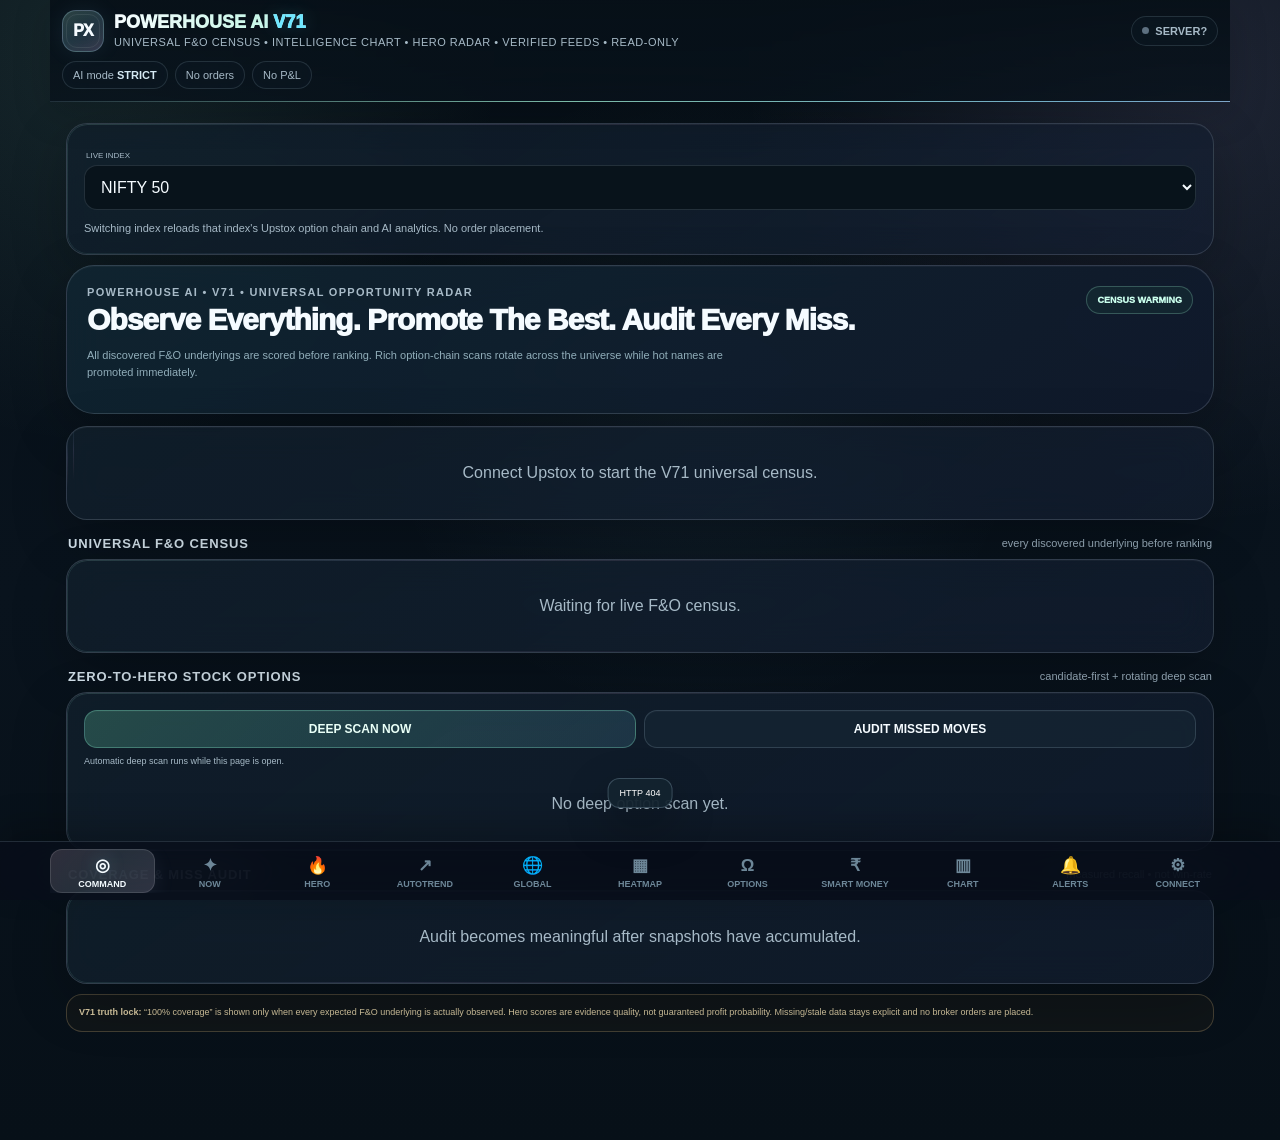
==== static/index.html @ 6ad4db07 "Add files via upload" ====
<!doctype html>
<html lang="en">
<head>
<meta charset="utf-8"/>
<meta name="viewport" content="width=device-width,initial-scale=1,viewport-fit=cover,user-scalable=no"/>
<meta name="theme-color" content="#071018"/>
<meta name="apple-mobile-web-app-capable" content="yes"/>
<meta name="apple-mobile-web-app-status-bar-style" content="black-translucent"/>
<link rel="manifest" href="/manifest.webmanifest"/>
<link rel="apple-touch-icon" href="/static/apple-touch-icon.png"/>
<title>POWERHOUSE AI V71 — Intelligence Chart + Universal Opportunity Radar OS</title>
<style>
:root{--bg:#061019;--bg2:#091720;--card:#0b1822;--card2:#0f202d;--line:#1a3040;--text:#edf8ff;--muted:#7893a5;--green:#31e7aa;--red:#ff6578;--amber:#ffc969;--cyan:#56c9ff;--violet:#b598ff;--shadow:0 16px 50px rgba(0,0,0,.28)}
*{box-sizing:border-box;-webkit-tap-highlight-color:transparent}html,body{margin:0;background:radial-gradient(circle at 80% -5%,rgba(86,201,255,.11),transparent 28%),radial-gradient(circle at 0 28%,rgba(181,152,255,.07),transparent 22%),var(--bg);color:var(--text);font-family:Inter,ui-sans-serif,-apple-system,BlinkMacSystemFont,"Segoe UI",sans-serif;min-height:100%}body{padding-bottom:90px}button,input,select{font:inherit}.shell{width:min(1180px,100%);margin:auto}.top{position:sticky;top:0;z-index:40;padding:calc(10px + env(safe-area-inset-top)) 12px 10px;background:rgba(6,16,25,.88);backdrop-filter:blur(18px);border-bottom:1px solid rgba(38,62,78,.7)}
.brandline{display:flex;justify-content:space-between;align-items:center;gap:10px}.brand{display:flex;gap:10px;align-items:center}.logo{width:42px;height:42px;border-radius:14px;display:grid;place-items:center;background:linear-gradient(145deg,#17394b,#0d1d28);border:1px solid #285064;box-shadow:inset 0 0 20px rgba(86,201,255,.08);font-weight:950;letter-spacing:-1px}.brand h1{margin:0;font-size:15px}.brand small{display:block;margin-top:2px;color:var(--muted);font-size:9px;letter-spacing:.55px}.status{border:1px solid var(--line);border-radius:999px;background:#08131b;padding:7px 9px;color:var(--muted);font-size:9px;font-weight:900;display:flex;align-items:center;gap:6px}.status i{width:7px;height:7px;border-radius:50%;background:#5d7080}.status.live{color:#bcf8e4;border-color:#25614f}.status.live i{background:var(--green);box-shadow:0 0 10px rgba(49,231,170,.8)}.ticker{display:flex;gap:7px;overflow:auto;margin-top:9px;scrollbar-width:none}.ticker::-webkit-scrollbar{display:none}.chip{white-space:nowrap;padding:6px 9px;border-radius:999px;border:1px solid var(--line);background:#08131b;color:var(--muted);font-size:9px}.chip b{color:#d6eaf4}.chip.good{border-color:#245f4d;color:#baf6df}.chip.bad{border-color:#5c2b34;color:#ffc3ca}.chip.warn{border-color:#5f502d;color:#ffe1a0}
main{padding:11px 11px 18px}.page{display:none}.page.active{display:block}.card{background:linear-gradient(180deg,rgba(15,32,45,.98),rgba(9,23,32,.98));border:1px solid var(--line);border-radius:21px;padding:14px;box-shadow:var(--shadow);margin-bottom:10px}.hero{position:relative;overflow:hidden;padding:16px}.hero:after{content:"";position:absolute;width:160px;height:160px;border-radius:50%;right:-70px;top:-75px;background:radial-gradient(circle,rgba(86,201,255,.18),transparent 66%);pointer-events:none}.eyebrow{font-size:9px;text-transform:uppercase;letter-spacing:1.3px;color:var(--muted);font-weight:900}.heroTop{display:flex;justify-content:space-between;gap:12px;align-items:flex-start}.spot{font-size:37px;font-weight:950;letter-spacing:-1.5px;margin:5px 0 2px}.sub{font-size:10px;color:var(--muted);line-height:1.45}.aiOrb{width:72px;height:72px;border-radius:22px;background:#08131b;border:1px solid var(--line);display:grid;place-items:center;text-align:center;flex:0 0 auto}.aiOrb b{display:block;font-size:21px}.aiOrb small{display:block;color:var(--muted);font-size:8px;text-transform:uppercase;margin-top:1px}.heroGrid{display:grid;grid-template-columns:repeat(4,1fr);gap:7px;margin-top:13px}.mini{background:#08131b;border:1px solid var(--line);border-radius:14px;padding:9px;min-width:0}.mini .k{font-size:8px;color:var(--muted);text-transform:uppercase}.mini .v{font-size:12px;font-weight:900;margin-top:4px;white-space:nowrap;overflow:hidden;text-overflow:ellipsis}.signalCard{position:relative;overflow:hidden}.signalCard:before{content:"";position:absolute;left:0;top:0;bottom:0;width:4px;background:var(--amber)}.signalCard.ce:before{background:var(--green)}.signalCard.pe:before{background:var(--red)}.signalHead{display:flex;justify-content:space-between;gap:10px}.signalLabel{font-size:10px;font-weight:950;letter-spacing:.8px;color:var(--amber)}.signalLabel.ce{color:var(--green)}.signalLabel.pe{color:var(--red)}.signalMain{font-size:32px;font-weight:950;letter-spacing:-1px;margin-top:4px}.signalMain small{font-size:15px}.stateBadge{padding:7px 9px;border:1px solid var(--line);border-radius:12px;background:#08131b;font-size:9px;font-weight:900;height:max-content}.stateBadge.confirmed{color:var(--green);border-color:#245f4d}.stateBadge.reversal{color:var(--red);border-color:#5f2b36}.stateBadge.wait{color:var(--amber);border-color:#5d4f2b}.meterRow{display:grid;grid-template-columns:1fr 1fr;gap:8px;margin-top:11px}.meterBox{background:#08131b;border:1px solid var(--line);border-radius:15px;padding:10px}.meterTop{display:flex;justify-content:space-between;gap:10px;font-size:9px}.meterTop span:first-child{color:#bcd0dc}.meterTop span:last-child{color:var(--muted)}.meter{height:8px;background:#071018;border:1px solid #142633;border-radius:999px;overflow:hidden;margin-top:7px}.meter i{display:block;height:100%;width:50%;background:linear-gradient(90deg,#196f58,var(--green));border-radius:99px}.meter i.red{background:linear-gradient(90deg,#7b2c39,var(--red))}.meter i.cyan{background:linear-gradient(90deg,#1c5d7d,var(--cyan))}.sectionTitle{display:flex;justify-content:space-between;align-items:center;margin:16px 2px 8px}.sectionTitle h2{margin:0;font-size:11px;text-transform:uppercase;letter-spacing:1px;color:#b3cad7}.sectionTitle span{font-size:9px;color:var(--muted)}.candidate{display:grid;grid-template-columns:1fr auto;gap:10px;align-items:start}.candidateName{font-size:28px;font-weight:950;letter-spacing:-.8px}.candidateName small{font-size:14px}.score{width:64px;height:64px;border-radius:18px;border:1px solid var(--line);background:#08131b;display:grid;place-items:center;text-align:center}.score b{font-size:19px}.score small{font-size:8px;color:var(--muted);display:block}.metricGrid{display:grid;grid-template-columns:repeat(3,1fr);gap:7px;margin-top:11px}.metric{background:#08131b;border:1px solid var(--line);border-radius:14px;padding:9px;min-width:0}.metric .k{font-size:8px;color:var(--muted);text-transform:uppercase}.metric .v{font-size:12px;font-weight:900;margin-top:4px;white-space:nowrap;overflow:hidden;text-overflow:ellipsis}.pills{display:flex;flex-wrap:wrap;gap:6px;margin-top:10px}.reason{font-size:9px;border:1px solid var(--line);border-radius:999px;padding:6px 8px;color:#bdd0da;background:#08131b}.reason.good{border-color:#235b49;color:#b6f5dd}.reason.bad{border-color:#5f2a34;color:#ffc1c9}.reason.warn{border-color:#5d4f2b;color:#ffe19f}.reason.info{border-color:#285a72;color:#c2ebff}.list{display:grid;gap:7px}.row{background:#08131b;border:1px solid var(--line);border-radius:15px;padding:10px;display:grid;grid-template-columns:1fr auto;gap:8px;align-items:center}.row b{font-size:12px}.row small{display:block;color:var(--muted);font-size:9px;margin-top:3px;line-height:1.35}.row .num{font-size:11px;font-weight:950;text-align:right}.agent{padding:11px}.agentHead{display:flex;justify-content:space-between;gap:8px}.agentName{font-size:12px;font-weight:900}.vote{font-size:9px;font-weight:950;border-radius:999px;border:1px solid var(--line);padding:5px 7px}.vote.bull{color:var(--green);border-color:#245f4d}.vote.bear{color:var(--red);border-color:#5c2c35}.vote.neutral{color:var(--amber);border-color:#60502d}.agentScore{display:grid;grid-template-columns:1fr auto;gap:8px;align-items:center;margin-top:8px}.agentScore .meter{margin:0}.agentScore b{font-size:10px}.agentMeta{display:flex;gap:7px;flex-wrap:wrap;margin-top:7px;color:var(--muted);font-size:8px}.agentEvidence{margin-top:8px;color:#a6bcc8;font-size:9px;line-height:1.45}.smartGrid{display:grid;grid-template-columns:1fr 1fr;gap:8px}.smart{background:#08131b;border:1px solid var(--line);border-radius:15px;padding:11px}.smart .k{font-size:8px;color:var(--muted);text-transform:uppercase}.smart .v{font-size:17px;font-weight:950;margin-top:5px}.smart .d{font-size:8px;color:var(--muted);line-height:1.4;margin-top:3px}.radar{display:grid;gap:7px}.radarRow{display:grid;grid-template-columns:80px 1fr auto;gap:9px;align-items:center;background:#08131b;border:1px solid var(--line);border-radius:15px;padding:10px}.radarRow .contract{font-weight:950;font-size:12px}.radarRow .contract.ce{color:var(--green)}.radarRow .contract.pe{color:var(--red)}.radarStats{display:grid;grid-template-columns:repeat(2,1fr);gap:2px 8px;font-size:8px;color:var(--muted)}.radarStats b{color:#c8dce7}.radarScore{font-size:13px;font-weight:950}.chain{display:grid;gap:7px}.chainRow{display:grid;grid-template-columns:1fr 68px 1fr;gap:5px}.leg{background:#08131b;border:1px solid var(--line);border-radius:14px;padding:8px}.leg.ce.best{border-color:#2e745e;box-shadow:inset 0 0 0 1px rgba(49,231,170,.12)}.leg.pe.best{border-color:#79404a;box-shadow:inset 0 0 0 1px rgba(255,101,120,.12)}.legTop{display:flex;justify-content:space-between;gap:5px;font-size:9px;font-weight:900}.leg.ce .tag{color:var(--green)}.leg.pe .tag{color:var(--red)}.legLtp{font-size:12px}.legMeta{display:grid;grid-template-columns:1fr 1fr;gap:3px;margin-top:6px;font-size:8px;color:var(--muted)}.legMeta b{color:#c0d3dd}.strikeBox{border:1px solid var(--line);border-radius:14px;background:#0d1d27;display:grid;place-items:center;text-align:center;padding:5px}.strikeBox.atm{border-color:#426176;background:#102733}.strikeBox b{font-size:12px}.strikeBox small{font-size:7px;color:var(--muted)}.field{margin:10px 0}.field label{display:block;font-size:8px;color:var(--muted);text-transform:uppercase;margin:0 0 5px 2px}.field input,.field select{width:100%;border:1px solid var(--line);background:#08131b;color:var(--text);border-radius:13px;padding:12px;outline:none}.actions{display:grid;grid-template-columns:1fr 1fr;gap:8px}.btn{border:1px solid var(--line);background:#0d1d27;color:var(--text);border-radius:13px;padding:11px 12px;font-weight:900;font-size:10px}.btn.primary{background:#143d33;border-color:#286852;color:#caffed}.btn.warn{background:#3a2f18;border-color:#665529;color:#ffe7af}.btn.red{background:#3a1e24;border-color:#67313b;color:#ffd0d6}.btn.wide{width:100%}.safe{border:1px solid #245e4c;background:#0b211b;color:#bbf5df;border-radius:15px;padding:11px;font-size:9px;line-height:1.5}.note{font-size:9px;color:var(--muted);line-height:1.5}.diag{font-size:9px;line-height:1.55}.ok{color:var(--green)}.bad{color:var(--red)}.empty{text-align:center;padding:20px 12px;color:var(--muted)}.empty b{display:block;color:#c8d9e2;font-size:12px;margin-bottom:5px}.demoBanner{display:none;margin-bottom:9px;border:1px solid #6b572c;background:#3d3119;color:#ffe2a2;border-radius:13px;padding:8px 10px;font-size:9px}.demoBanner.show{display:block}.nav{position:fixed;z-index:50;left:0;right:0;bottom:0;background:rgba(6,16,25,.95);backdrop-filter:blur(18px);border-top:1px solid var(--line);padding:7px 8px calc(7px + env(safe-area-inset-bottom))}.navInner{max-width:1180px;margin:auto;display:flex;gap:3px;overflow-x:auto;scrollbar-width:none}.navInner::-webkit-scrollbar{display:none}.navBtn{min-width:72px;flex:1 0 72px}.navBtn{border:0;background:transparent;color:#6d8798;border-radius:12px;padding:6px 1px 4px;font-size:8px;font-weight:900}.navBtn span{display:block;font-size:18px;margin-bottom:3px}.navBtn.active{background:#0e202b;color:#e5f6ff}.toast{position:fixed;z-index:100;left:50%;transform:translateX(-50%);bottom:92px;max-width:90%;background:#142532;border:1px solid #324d5e;border-radius:12px;padding:9px 11px;color:#fff;font-size:9px;opacity:0;pointer-events:none;transition:.2s}.toast.show{opacity:1}@media(min-width:900px){#page-home,#page-command,#page-desk,#page-pitch,#page-autotrend,#page-ai,#page-index,#page-money,#page-chart,#page-radar,#page-chain,#page-connect{max-width:1080px;margin:auto}.heroGrid{grid-template-columns:repeat(6,1fr)}.stockList{grid-template-columns:1fr 1fr}.radar{grid-template-columns:1fr 1fr}.chain{grid-template-columns:1fr 1fr}.card{padding:17px}.brand h1{font-size:18px}}@media(min-width:620px){main{padding-left:16px;padding-right:16px}.metricGrid{grid-template-columns:repeat(6,1fr)}.smartGrid{grid-template-columns:repeat(4,1fr)}}

.brainHero{display:grid;grid-template-columns:1fr auto;gap:10px;align-items:start}.brainTitle{font-size:22px;font-weight:950;letter-spacing:-.5px}.brainDir{font-size:9px;font-weight:950;border-radius:999px;padding:6px 8px;border:1px solid var(--line);height:max-content}.brainDir.bull{color:var(--green);border-color:#245f4d}.brainDir.bear{color:var(--red);border-color:#5c2c35}.brainDir.neutral{color:var(--amber);border-color:#60502d}.brainGrid{display:grid;grid-template-columns:repeat(3,1fr);gap:7px;margin-top:10px}.stockList{display:grid;gap:7px}.stockRow{background:#08131b;border:1px solid var(--line);border-radius:15px;padding:10px;display:grid;grid-template-columns:1fr auto;gap:8px;align-items:center}.stockName{font-size:11px;font-weight:900}.stockMeta{font-size:8px;color:var(--muted);margin-top:3px}.stockNums{text-align:right}.stockNums b{display:block;font-size:11px}.stockNums small{font-size:8px;color:var(--muted)}.up{color:var(--green)}.down{color:var(--red)}.flat{color:var(--amber)}.impactBar{height:5px;background:#071018;border:1px solid #142633;border-radius:99px;margin-top:6px;overflow:hidden}.impactBar i{display:block;height:100%;border-radius:99px;background:var(--cyan)}.sectorRow{display:grid;grid-template-columns:1fr auto;gap:8px;align-items:center;background:#08131b;border:1px solid var(--line);border-radius:14px;padding:9px}.sectorRow b{font-size:10px}.sectorRow small{display:block;color:var(--muted);font-size:8px;margin-top:2px}.sourceNote{font-size:8px;color:var(--muted);line-height:1.45;margin-top:9px}.brainAlert{border-radius:14px;padding:10px;border:1px solid #5d4f2b;background:#251f12;color:#ffe4a4;font-size:9px;line-height:1.45}.brainAlert.good{border-color:#245f4d;background:#0c211b;color:#c0f7e3}.brainAlert.bad{border-color:#5c2c35;background:#241419;color:#ffc9cf}@media(max-width:390px){.brainGrid{grid-template-columns:1fr 1fr}.navBtn{font-size:7px}.navBtn span{font-size:16px}}

.commandHero{display:grid;grid-template-columns:1fr auto;gap:12px;align-items:start}.verdict{font-size:34px;font-weight:950;letter-spacing:-1px}.commandGrid{display:grid;grid-template-columns:repeat(2,1fr);gap:8px}.matrix{display:grid;gap:7px}.matrixRow{display:grid;grid-template-columns:100px 1fr auto;gap:8px;align-items:center;background:#08131b;border:1px solid var(--line);border-radius:14px;padding:10px}.matrixRow .bar{height:8px;background:#071018;border-radius:99px;overflow:hidden}.matrixRow .bar i{display:block;height:100%;background:linear-gradient(90deg,#1c5d7d,var(--cyan));border-radius:99px}.battleRow{display:grid;grid-template-columns:1fr 76px 1fr;gap:6px;align-items:stretch}.battleLeg{background:#08131b;border:1px solid var(--line);border-radius:14px;padding:9px}.battleLeg.ce{border-color:#245f4d}.battleLeg.pe{border-color:#5f2b36}.battleLeg b{font-size:10px}.battleLeg small{display:block;font-size:8px;color:var(--muted);margin-top:4px}.battleStrike{display:grid;place-items:center;text-align:center;border:1px solid var(--line);border-radius:14px;background:#10232f;font-weight:950}.timeline{display:grid;grid-template-columns:repeat(auto-fit,minmax(55px,1fr));gap:5px;align-items:end;height:110px}.timelineCol{display:flex;flex-direction:column;justify-content:flex-end;gap:3px;height:100%}.timelineBar{border-radius:8px 8px 4px 4px;background:linear-gradient(180deg,#2d8db8,#143d52);min-height:5px}.timelineCol small{text-align:center;color:var(--muted);font-size:7px}.shiftList{display:grid;gap:6px}.shift{background:#08131b;border:1px solid var(--line);border-radius:13px;padding:9px;font-size:9px}.qualityA{color:var(--green)}.qualityB{color:#9eeaff}.qualityC{color:var(--amber)}.qualityD,.qualityINSUFFICIENT{color:var(--red)}
@media(min-width:620px){.commandGrid{grid-template-columns:repeat(4,1fr)}}

.proHero{display:grid;grid-template-columns:1fr auto;gap:12px;align-items:start}.proTitle{font-size:31px;font-weight:950;letter-spacing:-.8px}.deskGrid{display:grid;grid-template-columns:repeat(2,1fr);gap:8px}.deskCard{background:#08131b;border:1px solid var(--line);border-radius:15px;padding:11px}.deskCard .k{font-size:8px;color:var(--muted);text-transform:uppercase}.deskCard .v{font-size:18px;font-weight:950;margin-top:5px}.deskCard .d{font-size:8px;color:var(--muted);margin-top:4px;line-height:1.4}.riskFlags{display:flex;flex-wrap:wrap;gap:6px}.riskFlag{font-size:9px;border:1px solid #5c2c35;color:#ffc9cf;background:#241419;border-radius:999px;padding:7px 9px}.riskFlag.good{border-color:#245f4d;color:#c0f7e3;background:#0c211b}.tfRow{display:grid;grid-template-columns:54px 1fr auto;gap:8px;align-items:center;background:#08131b;border:1px solid var(--line);border-radius:13px;padding:9px}.tfRow .bar{height:7px;background:#071018;border-radius:999px;overflow:hidden}.tfRow .bar i{display:block;height:100%;border-radius:99px;background:linear-gradient(90deg,#1c5d7d,var(--cyan))}.watchBoard{display:grid;gap:7px}.watchItem{display:grid;grid-template-columns:1fr auto;gap:8px;align-items:center;background:#08131b;border:1px solid var(--line);border-radius:13px;padding:10px}.watchItem b{font-size:10px}.watchItem small{display:block;color:var(--muted);font-size:8px;margin-top:3px}@media(min-width:620px){.deskGrid{grid-template-columns:repeat(4,1fr)}}

.pitchTable{width:100%;border-collapse:separate;border-spacing:0 6px;font-size:9px}.pitchTable th{color:var(--muted);text-transform:uppercase;letter-spacing:.5px;text-align:right;padding:5px 7px}.pitchTable th:nth-child(2),.pitchTable td:nth-child(2){text-align:left}.pitchTable td{background:#08131b;border-top:1px solid var(--line);border-bottom:1px solid var(--line);padding:9px 7px;text-align:right}.pitchTable td:first-child{border-left:1px solid var(--line);border-radius:11px 0 0 11px}.pitchTable td:last-child{border-right:1px solid var(--line);border-radius:0 11px 11px 0}.pitchTable .pos{color:var(--green);font-weight:900}.pitchTable .neg{color:var(--red);font-weight:900}.pitchTable .neu{color:var(--amber);font-weight:900}.optionBoard{overflow-x:auto}.optionTable{width:100%;min-width:760px;border-collapse:collapse;font-size:9px}.optionTable th{padding:8px 6px;color:var(--muted);border-bottom:1px solid var(--line);white-space:nowrap}.optionTable td{padding:9px 6px;border-bottom:1px solid rgba(26,48,64,.7);text-align:center;white-space:nowrap}.optionTable .strike{font-weight:950;background:#10202b}.optionTable .ce{color:#baf6df}.optionTable .pe{color:#ffc3ca}.oiBar{height:4px;background:#0a151d;border-radius:99px;overflow:hidden;margin-top:3px}.oiBar i{display:block;height:100%;border-radius:99px}.oiBar .c{background:var(--green)}.oiBar .p{background:var(--red)}.trendTabs{display:flex;gap:6px;margin-bottom:8px}.trendTabs button{border:1px solid var(--line);background:#08131b;color:var(--muted);padding:7px 10px;border-radius:10px;font-size:9px;font-weight:900}.trendTabs button.active{color:#dff6ff;border-color:#3a6e88;background:#102431}.sourceWarn{font-size:8px;line-height:1.4;color:var(--muted);margin-top:8px}
 .chartToolbar{display:flex;gap:6px;flex-wrap:wrap;margin-bottom:8px}.tfBtn,.barsBtn{border:1px solid var(--line);background:#08131b;color:#9fb7c5;border-radius:10px;padding:8px 10px;font-size:9px;font-weight:900}.tfBtn.active,.barsBtn.active{color:#dff7ff;border-color:#2f718d;background:#0d2735}.chartSubToolbar{display:flex;justify-content:space-between;align-items:center;gap:8px;flex-wrap:wrap;margin-bottom:8px}.barsGroup{display:flex;gap:5px}.chartReadout{display:grid;grid-template-columns:repeat(4,1fr);gap:5px;margin:0 0 8px}.chartReadout .cr{background:#08131b;border:1px solid var(--line);border-radius:10px;padding:7px 8px;min-width:0}.chartReadout .k{font-size:7px;color:var(--muted);text-transform:uppercase}.chartReadout .v{font-size:11px;font-weight:900;margin-top:2px;white-space:nowrap;overflow:hidden;text-overflow:ellipsis}.candleWrap{overflow:hidden;background:#040d14;border:1px solid #244154;border-radius:16px;padding:5px;box-shadow:inset 0 0 0 1px rgba(86,201,255,.03)}.candleSvg{width:100%;height:420px;display:block}.patternBadge{display:inline-flex;border:1px solid var(--line);border-radius:999px;padding:7px 9px;margin:3px;font-size:9px;font-weight:850}.patternBadge.bull{border-color:#245f4d;color:var(--green);background:rgba(49,231,170,.06)}.patternBadge.bear{border-color:#5f2b36;color:var(--red);background:rgba(255,101,120,.06)}.patternBadge.neutral{border-color:#665529;color:var(--amber);background:rgba(255,201,105,.05)}.chartLegend{display:flex;gap:10px;flex-wrap:wrap;font-size:9px;color:#8fa8b7;margin-top:8px;line-height:1.4}.chartPatternGrid{display:grid;grid-template-columns:1fr;gap:7px}.chartPatternCard{background:#08131b;border:1px solid var(--line);border-radius:14px;padding:10px}.chartPatternCard .top{display:flex;justify-content:space-between;gap:8px;align-items:center}.chartPatternCard b{font-size:12px}.chartPatternCard .state{font-size:8px;font-weight:950;border-radius:999px;padding:5px 7px;border:1px solid var(--line)}.chartPatternCard .d{font-size:9px;color:var(--muted);line-height:1.45;margin-top:5px}.chartPatternCard.bull{border-color:#245f4d}.chartPatternCard.bear{border-color:#5f2b36}.chartPatternCard.neutral{border-color:#5d4f2b}@media(max-width:430px){.candleSvg{height:390px}.chartReadout{grid-template-columns:repeat(2,1fr)}}

.autoHero{display:grid;grid-template-columns:1fr auto;gap:12px;align-items:start}.autoVerdict{font-size:34px;font-weight:950;letter-spacing:-1px}.autoScore{min-width:84px;height:84px;border-radius:22px;border:1px solid var(--line);background:#08131b;display:grid;place-items:center;text-align:center}.autoScore b{font-size:24px}.autoScore small{display:block;font-size:8px;color:var(--muted);text-transform:uppercase}.flowBoard{display:grid;gap:9px}.flowRow{background:#08131b;border:1px solid var(--line);border-radius:15px;padding:10px}.flowTop{display:grid;grid-template-columns:92px 1fr 58px;gap:8px;align-items:center}.flowTop b{font-size:10px}.flowState{text-align:right;font-size:9px;font-weight:950}.flowRail{position:relative;height:16px;border-radius:999px;background:linear-gradient(90deg,rgba(255,101,120,.22) 0 49.7%,#31414b 49.7% 50.3%,rgba(49,231,170,.22) 50.3% 100%);overflow:hidden;border:1px solid #1d3442}.flowFill{position:absolute;top:2px;bottom:2px;border-radius:999px;overflow:hidden;filter:saturate(1.15)}.flowFill.bull{left:50%;background:linear-gradient(90deg,#247c61,#31e7aa)}.flowFill.bear{right:50%;background:linear-gradient(90deg,#ff6578,#9b3948)}.flowFill:after{content:"";position:absolute;inset:0;background:repeating-linear-gradient(115deg,rgba(255,255,255,0) 0 10px,rgba(255,255,255,.26) 10px 15px,rgba(255,255,255,0) 15px 25px);background-size:36px 100%;animation:flowStripe var(--flow-speed,1.25s) linear infinite}.flowFill.bear:after{animation-direction:reverse}.flowParticle{position:absolute;top:50%;width:6px;height:6px;border-radius:50%;transform:translate(-50%,-50%);opacity:.95;pointer-events:none}.flowParticle.bull{left:50%;background:#8fffd7;box-shadow:0 0 8px rgba(49,231,170,.9);animation:particleBull var(--flow-speed,1.25s) linear infinite}.flowParticle.bear{left:50%;background:#ff9aa7;box-shadow:0 0 8px rgba(255,101,120,.9);animation:particleBear var(--flow-speed,1.25s) linear infinite}.flowParticle.p2{animation-delay:-.33s}.flowParticle.p3{animation-delay:-.66s}.flowParticle.p4{animation-delay:-.99s}.flowDot{position:absolute;top:50%;width:8px;height:8px;border-radius:50%;background:#e7f7ff;border:1px solid #08131b;transform:translate(-50%,-50%);box-shadow:0 0 0 2px rgba(255,255,255,.12),0 0 10px rgba(231,247,255,.45)}@keyframes flowStripe{from{background-position:0 0}to{background-position:36px 0}}@keyframes particleBull{0%{left:50%;opacity:0}12%{opacity:1}100%{left:var(--flow-end,75%);opacity:0}}@keyframes particleBear{0%{left:50%;opacity:0}12%{opacity:1}100%{left:var(--flow-end,25%);opacity:0}}.flowMeta{display:flex;justify-content:space-between;gap:8px;margin-top:5px;color:var(--muted);font-size:8px}.trendRibbon{display:flex;gap:4px;overflow-x:auto;padding:3px 0 5px;scrollbar-width:none}.trendRibbon::-webkit-scrollbar{display:none}.trendBlock{min-width:54px;border-radius:10px;padding:8px 6px;text-align:center;border:1px solid var(--line);font-size:8px;font-weight:900}.trendBlock.bull{background:#103329;color:#bcf6e0;border-color:#245f4d}.trendBlock.bear{background:#351820;color:#ffc8cf;border-color:#5c2c35}.trendBlock.mixed{background:#332b18;color:#ffe3a4;border-color:#60502d}.trendBlock small{display:block;font-weight:700;opacity:.72;margin-top:2px}.autoGrid{display:grid;grid-template-columns:repeat(2,1fr);gap:8px}.autoTile{background:#08131b;border:1px solid var(--line);border-radius:14px;padding:10px}.autoTile .k{font-size:8px;color:var(--muted);text-transform:uppercase}.autoTile .v{font-size:15px;font-weight:950;margin-top:4px}.autoTile .d{font-size:8px;color:var(--muted);margin-top:3px;line-height:1.4}@media(min-width:650px){.autoGrid{grid-template-columns:repeat(4,1fr)}}

.xrayHero{display:grid;grid-template-columns:1fr auto;gap:10px;align-items:start}.xrayTitle{font-size:24px;font-weight:950;letter-spacing:-.6px}.xrayScore{width:74px;height:74px;border-radius:20px;border:1px solid var(--line);background:#08131b;display:grid;place-items:center;text-align:center}.xrayScore b{font-size:20px}.xrayScore small{display:block;color:var(--muted);font-size:8px}.heatGrid{display:grid;gap:5px}.heatRow{display:grid;grid-template-columns:70px 1fr 46px 1fr;gap:6px;align-items:center}.heatStrike{font-size:10px;font-weight:950;text-align:center}.heatCell{height:30px;border:1px solid var(--line);border-radius:9px;position:relative;overflow:hidden;background:#071018}.heatCell i{position:absolute;inset:0 auto 0 0;opacity:.72}.heatCell.ce i{background:linear-gradient(90deg,#541a25,#ff6578)}.heatCell.pe i{background:linear-gradient(90deg,#0d5c46,#31e7aa)}.heatCell span{position:relative;z-index:1;display:grid;place-items:center;height:100%;font-size:8px;font-weight:900}.scannerGrid{display:grid;grid-template-columns:1fr 1fr;gap:8px}.scanCard{background:#08131b;border:1px solid var(--line);border-radius:15px;padding:10px}.scanCard .k{font-size:8px;color:var(--muted);text-transform:uppercase}.scanCard .v{font-size:16px;font-weight:950;margin-top:4px}.scanCard .d{font-size:8px;color:var(--muted);margin-top:4px;line-height:1.4}.indicatorGrid{display:grid;grid-template-columns:repeat(2,1fr);gap:8px}.indCard{background:#08131b;border:1px solid var(--line);border-radius:14px;padding:10px}.indCard .k{font-size:8px;color:var(--muted);text-transform:uppercase}.indCard .v{font-size:14px;font-weight:950;margin-top:4px}.indCard .d{font-size:8px;color:var(--muted);margin-top:3px}.strengthBar{height:9px;border-radius:99px;background:#071018;border:1px solid #142633;overflow:hidden;margin-top:7px}.strengthBar i{display:block;height:100%;background:linear-gradient(90deg,#ff6578,#f6c95f,#31e7aa)}.sectorHeat{display:grid;grid-template-columns:repeat(2,1fr);gap:7px}.sectorHeat .tile{border:1px solid var(--line);border-radius:13px;padding:9px;background:#08131b}.sectorHeat .tile b{font-size:10px}.sectorHeat .tile small{display:block;font-size:8px;color:var(--muted);margin-top:3px}.sectorHeat .tile.up{box-shadow:inset 0 0 22px rgba(49,231,170,.09)}.sectorHeat .tile.down{box-shadow:inset 0 0 22px rgba(255,101,120,.09)}@media(min-width:650px){.indicatorGrid{grid-template-columns:repeat(4,1fr)}.scannerGrid{grid-template-columns:repeat(4,1fr)}.sectorHeat{grid-template-columns:repeat(4,1fr)}}

/* v18 */

.v20Grid{display:grid;grid-template-columns:repeat(2,1fr);gap:8px}.v20Card{background:#08131b;border:1px solid var(--line);border-radius:15px;padding:11px;min-width:0}.v20Card .k{font-size:8px;color:var(--muted);text-transform:uppercase;letter-spacing:.45px}.v20Card .v{font-size:16px;font-weight:950;margin-top:5px}.v20Card .d{font-size:8px;line-height:1.4;color:var(--muted);margin-top:4px}.v20Card .miniLine{height:5px;border-radius:999px;background:#101f29;margin-top:8px;overflow:hidden}.v20Card .miniLine i{display:block;height:100%;border-radius:999px;background:linear-gradient(90deg,#2f5e76,var(--cyan))}.v20Card.bad .miniLine i{background:linear-gradient(90deg,#75303c,var(--red))}.v20Card.ok .miniLine i{background:linear-gradient(90deg,#216c55,var(--green))}.historySvg{width:100%;height:150px;display:block;background:#08131b;border:1px solid var(--line);border-radius:16px}.historyMeta{display:flex;justify-content:space-between;gap:8px;margin-top:7px;font-size:8px;color:var(--muted)}.historyLegend{display:flex;gap:10px;flex-wrap:wrap;margin-top:7px;font-size:8px;color:var(--muted)}.historyLegend b{color:#d9edf8}.decisionBanner{border:1px solid var(--line);border-radius:16px;padding:12px;background:#08131b}.decisionBanner.wait{border-color:#65552d;background:rgba(255,201,105,.055)}.decisionBanner.clear{border-color:#255f4e;background:rgba(49,231,170,.045)}.decisionBanner .big{font-size:21px;font-weight:950;letter-spacing:-.4px}.decisionBanner .why{font-size:9px;color:var(--muted);line-height:1.5;margin-top:5px}.shiftPill{display:inline-flex;align-items:center;gap:5px;border:1px solid var(--line);border-radius:999px;padding:5px 7px;font-size:8px;color:#c4d8e3;margin-top:7px}.shiftPill i{width:6px;height:6px;border-radius:50%;background:var(--amber)}.shiftPill.bull i{background:var(--green)}.shiftPill.bear i{background:var(--red)}.flowMatrix{display:grid;grid-template-columns:1fr 1fr;gap:7px;margin-top:8px}.flowMatrix>div{border:1px solid var(--line);border-radius:12px;padding:8px;background:#091720}.flowMatrix small{display:block;font-size:7px;color:var(--muted);text-transform:uppercase}.flowMatrix b{display:block;margin-top:3px;font-size:11px}@media(min-width:650px){.v20Grid{grid-template-columns:repeat(4,1fr)}}
.heatControls{display:flex;gap:7px;flex-wrap:wrap;margin-bottom:10px}.heatBtn{border:1px solid var(--line);background:#08131b;color:var(--muted);border-radius:999px;padding:7px 10px;font-size:9px;font-weight:900}.heatBtn.active{color:#fff;border-color:#3a6881;background:#123044}.sectorPanels{display:grid;gap:9px}.sectorPanel{border:1px solid var(--line);border-radius:17px;overflow:hidden;background:#08131b}.sectorHead{width:100%;border:0;background:#102433;color:var(--text);padding:11px 12px;display:flex;justify-content:space-between;align-items:center;font-weight:900}.sectorHead small{color:var(--muted);font-size:8px}.stockHeatGrid{display:grid;grid-template-columns:repeat(3,1fr);gap:1px;background:#19303f}.stockHeatTile{min-height:78px;padding:9px;background:#0b1822;position:relative;overflow:hidden}.stockHeatTile b{font-size:10px;display:block;white-space:nowrap;overflow:hidden;text-overflow:ellipsis}.stockHeatTile .px{font-size:12px;font-weight:900;margin-top:7px}.stockHeatTile .chg{font-size:10px;margin-top:3px}.stockHeatTile.up{background:rgba(49,231,170,var(--alpha,.18))}.stockHeatTile.down{background:rgba(255,101,120,var(--alpha,.18))}.stockHeatTile.flat{background:#13232d}.stockHeatTile .weight{position:absolute;right:5px;top:5px;font-size:7px;color:rgba(255,255,255,.6)}.sectorSummary{padding:8px 10px;font-size:8px;color:var(--muted);display:flex;justify-content:space-between;gap:8px}.turnRadar{display:grid;grid-template-columns:repeat(2,1fr);gap:8px}.turnCard{background:#08131b;border:1px solid var(--line);border-radius:14px;padding:10px}.turnCard .k{font-size:8px;color:var(--muted);text-transform:uppercase}.turnCard .v{font-size:15px;font-weight:950;margin-top:4px}.turnCard .d{font-size:8px;color:var(--muted);margin-top:3px;line-height:1.35}.pulseLamp{display:inline-block;width:7px;height:7px;border-radius:50%;margin-right:5px;background:var(--amber);animation:pulseLamp 1.1s ease-in-out infinite}.pulseLamp.bull{background:var(--green)}.pulseLamp.bear{background:var(--red)}@keyframes pulseLamp{50%{transform:scale(1.55);opacity:.55}}@media(min-width:650px){.stockHeatGrid{grid-template-columns:repeat(5,1fr)}.turnRadar{grid-template-columns:repeat(4,1fr)}}

/* v22 advanced chart + autotrend */
.v22Explain{display:grid;gap:8px}.v22Reason{display:grid;grid-template-columns:auto 1fr auto;gap:9px;align-items:center;background:#08131b;border:1px solid var(--line);border-radius:14px;padding:10px}.v22Reason .dot{width:9px;height:9px;border-radius:50%;background:var(--amber);box-shadow:0 0 10px rgba(255,201,105,.2)}.v22Reason.bull .dot{background:var(--green);box-shadow:0 0 10px rgba(49,231,170,.45)}.v22Reason.bear .dot{background:var(--red);box-shadow:0 0 10px rgba(255,101,120,.45)}.v22Reason b{font-size:11px}.v22Reason small{display:block;color:var(--muted);font-size:8px;margin-top:2px}.v22Reason .score{width:auto;height:auto;border:0;background:none;font-size:11px;font-weight:950}.leadGrid{display:grid;grid-template-columns:repeat(3,1fr);gap:7px}.leadCard{background:#08131b;border:1px solid var(--line);border-radius:15px;padding:10px;min-width:0}.leadCard .k{font-size:8px;color:var(--muted);text-transform:uppercase}.leadCard .v{font-size:15px;font-weight:950;margin:5px 0}.leadCard .d{font-size:8px;color:var(--muted);line-height:1.35}.leadCard.leader{border-color:#2d6b58}.leadCard.drag{border-color:#71303c}.v22BandLegend{display:flex;gap:6px;overflow:auto;padding:4px 0 1px;scrollbar-width:none}.v22BandLegend span{white-space:nowrap;font-size:7px;padding:5px 7px;border-radius:999px;border:1px solid var(--line);color:var(--muted);background:#07121a}.patternHero{display:grid;grid-template-columns:1fr auto;gap:10px;align-items:start;background:#08131b;border:1px solid var(--line);border-radius:16px;padding:11px;margin-bottom:8px}.patternHero .name{font-size:17px;font-weight:950}.patternHero .meta{font-size:8px;color:var(--muted);line-height:1.45;margin-top:3px}.patternHero .completion{width:68px;height:68px;border-radius:18px;display:grid;place-items:center;text-align:center;border:1px solid var(--line);background:#061019}.patternHero .completion b{font-size:19px}.patternHero .completion small{display:block;font-size:7px;color:var(--muted);text-transform:uppercase}.patternMetrics{display:grid;grid-template-columns:repeat(3,1fr);gap:7px;margin:8px 0}.patternMetric{background:#08131b;border:1px solid var(--line);border-radius:13px;padding:8px}.patternMetric .k{font-size:7px;color:var(--muted);text-transform:uppercase}.patternMetric .v{font-size:10px;font-weight:900;margin-top:4px;white-space:nowrap;overflow:hidden;text-overflow:ellipsis}.chartPatternCard .meter{height:5px;margin-top:7px}.chartPatternCard .meter i{background:linear-gradient(90deg,#2b7797,#56c9ff)}.chartPatternCard.bull .meter i{background:linear-gradient(90deg,#17694f,#31e7aa)}.chartPatternCard.bear .meter i{background:linear-gradient(90deg,#71303c,#ff6578)}.patternOverlayTag{font-weight:900}.candleWrap{min-height:430px}.candleSvg{height:430px!important}.chartFocusNote{font-size:8px;color:var(--muted);line-height:1.45;margin-top:6px}.patternStateRow{display:flex;flex-wrap:wrap;gap:6px;margin-top:7px}.patternStateRow span{font-size:7px;border:1px solid var(--line);border-radius:999px;padding:5px 7px;color:#bdd0da}.patternStateRow .ok{border-color:#285f4e;color:#bdf5df}.patternStateRow .bad{border-color:#6a303a;color:#ffc7ce}.patternStateRow .warn{border-color:#65512a;color:#ffe1a0}
@media(max-width:520px){.leadGrid{grid-template-columns:1fr}.patternMetrics{grid-template-columns:1fr 1fr}.patternHero .name{font-size:15px}.candleSvg{height:455px!important}.candleWrap{min-height:455px}}


/* v31 full-market opportunity + alert cockpit */
.v31Hero{display:grid;grid-template-columns:1fr auto;gap:12px;align-items:center}.v31Hero .big{font-size:24px;font-weight:950}.v31Hero .meta{font-size:9px;color:var(--muted);margin-top:4px}.v31Badge{min-width:76px;border:1px solid var(--line);border-radius:18px;padding:10px;text-align:center;background:#071018}.v31Badge b{font-size:22px}.oppGrid{display:grid;gap:8px}.oppCard{background:#08131b;border:1px solid var(--line);border-radius:17px;padding:11px}.oppCard.ready{border-color:#2d6b58}.oppCard.bear{box-shadow:inset 3px 0 0 rgba(255,101,120,.8)}.oppCard.bull{box-shadow:inset 3px 0 0 rgba(49,231,170,.8)}.oppTop{display:grid;grid-template-columns:1fr auto;gap:8px}.oppName{font-size:15px;font-weight:950}.oppMeta{font-size:8px;color:var(--muted);margin-top:2px}.oppSide{font-size:12px;font-weight:950}.oppSide.ce{color:var(--green)}.oppSide.pe{color:var(--red)}.oppLevels{display:grid;grid-template-columns:repeat(4,1fr);gap:6px;margin-top:9px}.oppLv{background:#061019;border:1px solid #163041;border-radius:11px;padding:7px}.oppLv .k{font-size:7px;color:var(--muted)}.oppLv .v{font-size:10px;font-weight:900;margin-top:3px}.oppFoot{display:flex;justify-content:space-between;gap:7px;align-items:center;margin-top:9px}.gradePill{font-size:8px;font-weight:950;border:1px solid var(--line);border-radius:999px;padding:5px 7px}.loadOpt{border:1px solid #315a70;background:#102b3b;color:#d9f2ff;border-radius:999px;padding:6px 9px;font-size:8px;font-weight:900}.v31Stats{display:grid;grid-template-columns:repeat(4,1fr);gap:7px}.v31Stat{background:#08131b;border:1px solid var(--line);border-radius:14px;padding:9px}.v31Stat .k{font-size:7px;color:var(--muted)}.v31Stat .v{font-size:15px;font-weight:950;margin-top:4px}.alertLog{display:grid;gap:6px;max-height:360px;overflow:auto}.alertItem{background:#08131b;border:1px solid var(--line);border-radius:13px;padding:9px;font-size:9px}.alertItem small{display:block;color:var(--muted);margin-top:3px}.v31Controls{display:grid;grid-template-columns:1fr 1fr;gap:8px}.v31Controls select,.v31Controls button{width:100%}@media(max-width:520px){.oppLevels{grid-template-columns:1fr 1fr}.v31Stats{grid-template-columns:1fr 1fr}}

/* V31.1 — Slow Readable Bands + Large-Type Mobile UI */
:root{--v311-type-scale:1.12}
.brand h1{font-size:18px!important;line-height:1.15}.brand small{font-size:11px!important;line-height:1.35;letter-spacing:.5px}.status{font-size:11px!important;padding:8px 10px}.chip{font-size:11px!important;padding:7px 10px}.eyebrow{font-size:11px!important}.spot{font-size:40px!important}.sub{font-size:12px!important;line-height:1.55}.mini .k,.metric .k,.smart .k,.autoTile .k,.turnCard .k,.v31Stat .k,.oppLv .k{font-size:10px!important}.mini .v,.metric .v{font-size:14px!important}.sectionTitle h2{font-size:13px!important}.sectionTitle span{font-size:11px!important}.signalLabel{font-size:12px!important}.signalMain{font-size:36px!important}.signalMain small{font-size:17px!important}.stateBadge{font-size:11px!important}.meterTop{font-size:11px!important}.reason{font-size:11px!important;line-height:1.35}.candidateName{font-size:30px!important}.candidateName small{font-size:16px!important}.row b,.agentName{font-size:14px!important}.row small,.agentEvidence,.note,.diag{font-size:11px!important;line-height:1.5}.row .num{font-size:13px!important}.agentMeta{font-size:10px!important}.smart .v{font-size:19px!important}.smart .d{font-size:10px!important}.btn{font-size:12px!important}.safe{font-size:11px!important}.navBtn{font-size:9px!important}.navBtn span{font-size:17px!important}
/* AutoTrender bands: intentionally slow and easier to follow */
.flowBoard{gap:11px}.flowRow{padding:12px}.flowTop{grid-template-columns:104px 1fr 62px;gap:9px}.flowTop b{font-size:12px!important}.flowState{font-size:11px!important}.flowRail{height:20px!important}.flowFill{top:3px!important;bottom:3px!important}.flowParticle{width:7px!important;height:7px!important}.flowMeta{font-size:10px!important;line-height:1.4;margin-top:7px}.trendBlock{font-size:10px!important;min-width:62px;padding:9px 7px}.autoVerdict{font-size:36px!important}.autoScore b{font-size:26px!important}.autoScore small{font-size:10px!important}.autoTile .v{font-size:17px!important}.autoTile .d{font-size:10px!important;line-height:1.45}.v22BandLegend span{font-size:9px!important}
/* V31 trade radar readability */
.v31Hero .big{font-size:27px!important}.v31Hero .meta{font-size:11px!important;line-height:1.45}.oppName{font-size:18px!important}.oppMeta{font-size:10px!important}.oppSide{font-size:14px!important}.oppLv .v{font-size:12px!important}.gradePill,.loadOpt{font-size:10px!important}.v31Stat .v{font-size:17px!important}.alertItem{font-size:11px!important}.alertItem small{font-size:10px!important}
@media(max-width:520px){.brand h1{font-size:17px!important}.brand small{font-size:10.5px!important}.spot{font-size:39px!important}.flowTop{grid-template-columns:96px 1fr 56px}.flowTop b{font-size:11.5px!important}.flowMeta{font-size:9.5px!important}.heroGrid{gap:6px}.mini{padding:9px 7px}.mini .v{font-size:13px!important}.oppLevels{gap:7px}}
@media(prefers-reduced-motion:reduce){.flowFill:after,.flowParticle{animation-duration:7s!important}}

/* ===== V31.2 Pastel Aurora Live UI ===== */
:root{
 --bg:#071018;--bg2:#0b1520;--card:rgba(17,29,40,.82);--card2:rgba(22,36,49,.86);
 --line:rgba(186,215,234,.15);--text:#f5fbff;--muted:#a7bac7;
 --green:#78e8c4;--red:#ff9aac;--amber:#ffd790;--cyan:#91dcff;--violet:#c8b4ff;
 --pink:#ffb7df;--mint:#9df0d2;--peach:#ffc9a8;--lav:#cdbbff;
 --shadow:0 18px 55px rgba(0,0,0,.22),0 0 0 1px rgba(255,255,255,.015)
}
html,body{background:
 radial-gradient(circle at 8% 4%,rgba(157,240,210,.10),transparent 25%),
 radial-gradient(circle at 93% 7%,rgba(205,187,255,.12),transparent 28%),
 radial-gradient(circle at 55% 35%,rgba(145,220,255,.06),transparent 32%),
 linear-gradient(180deg,#071018 0%,#09131d 52%,#071018 100%)!important}
body:before{content:"";position:fixed;inset:-25%;z-index:-1;pointer-events:none;opacity:.36;filter:blur(70px);background:conic-gradient(from 120deg,rgba(157,240,210,.16),rgba(145,220,255,.13),rgba(205,187,255,.16),rgba(255,183,223,.12),rgba(255,201,168,.11),rgba(157,240,210,.16));animation:auroraDrift 22s linear infinite}
@keyframes auroraDrift{to{transform:rotate(360deg) scale(1.04)}}
.top{background:linear-gradient(180deg,rgba(7,16,24,.94),rgba(8,18,27,.82))!important;border-bottom:1px solid rgba(170,208,232,.16)!important;box-shadow:0 10px 38px rgba(0,0,0,.18)}
.top:after{content:"";position:absolute;left:0;right:0;bottom:-1px;height:1px;background:linear-gradient(90deg,transparent,var(--mint),var(--cyan),var(--lav),var(--pink),transparent);background-size:220% 100%;animation:liveScan 9s linear infinite;opacity:.72}
@keyframes liveScan{to{background-position:220% 0}}
.logo{background:linear-gradient(145deg,rgba(157,240,210,.20),rgba(145,220,255,.16),rgba(205,187,255,.20))!important;border-color:rgba(184,225,245,.28)!important;box-shadow:inset 0 0 24px rgba(255,255,255,.05),0 0 22px rgba(145,220,255,.08)!important}
.brand h1{background:linear-gradient(90deg,#f7fdff,#c9f7e8,#cddfff,#e4d8ff,#ffd6ec);-webkit-background-clip:text;background-clip:text;color:transparent;font-weight:950}
.status,.chip,.mini,.meterBox,.metric,.row,.smart,.agent,.stockRow,.sectorRow,.leg,.strikeBox,.stateBadge,.score,.aiOrb,.autoTile,.turnCard,.v31Stat,.oppLv{background:rgba(12,24,34,.68)!important;border-color:rgba(187,216,235,.14)!important;backdrop-filter:blur(10px)}
.status.live{color:#cffff0!important;border-color:rgba(120,232,196,.42)!important;background:rgba(33,79,65,.22)!important;box-shadow:0 0 18px rgba(120,232,196,.08)}
.status.live i{background:var(--green)!important;box-shadow:0 0 0 4px rgba(120,232,196,.10),0 0 14px rgba(120,232,196,.7)!important;animation:livePulse 2.8s ease-in-out infinite}
@keyframes livePulse{50%{transform:scale(1.18);box-shadow:0 0 0 7px rgba(120,232,196,.03),0 0 18px rgba(120,232,196,.8)}}
.card{position:relative;background:linear-gradient(150deg,rgba(18,31,43,.90),rgba(10,23,33,.84))!important;border-color:rgba(188,216,234,.15)!important;box-shadow:var(--shadow)!important;backdrop-filter:blur(14px);overflow:hidden}
.card:before{content:"";position:absolute;inset:0;border-radius:inherit;padding:1px;background:linear-gradient(125deg,rgba(157,240,210,.25),rgba(145,220,255,.12),rgba(205,187,255,.22),rgba(255,183,223,.12),transparent 62%);-webkit-mask:linear-gradient(#000 0 0) content-box,linear-gradient(#000 0 0);-webkit-mask-composite:xor;mask-composite:exclude;pointer-events:none;opacity:.55}
.hero:after{width:230px!important;height:230px!important;right:-95px!important;top:-110px!important;background:radial-gradient(circle,rgba(205,187,255,.20),rgba(145,220,255,.10),transparent 67%)!important}
.sectionTitle h2{color:#dcebf5!important;letter-spacing:.85px!important}.sectionTitle span{color:#9fb3c2!important}
.spot,.signalMain,.candidateName,.brainTitle{letter-spacing:-1.1px!important}
.meter{height:10px!important;background:rgba(5,14,21,.78)!important;border-color:rgba(186,215,234,.12)!important}
.meter i{background:linear-gradient(90deg,#65dcb6,#a4f4da)!important;box-shadow:0 0 12px rgba(120,232,196,.18)}.meter i.red{background:linear-gradient(90deg,#ff829b,#ffc0cb)!important}.meter i.cyan{background:linear-gradient(90deg,#73cfff,#b8ecff)!important}
.signalCard.ce:before{background:linear-gradient(180deg,var(--mint),var(--cyan))!important}.signalCard.pe:before{background:linear-gradient(180deg,var(--pink),var(--peach))!important}.signalCard:before{width:5px!important}
.reason.good,.vote.bull,.brainDir.bull{color:#caffed!important;border-color:rgba(120,232,196,.34)!important;background:rgba(64,130,106,.12)!important}.reason.bad,.vote.bear,.brainDir.bear{color:#ffd0da!important;border-color:rgba(255,154,172,.32)!important;background:rgba(130,61,79,.12)!important}.reason.warn,.vote.neutral,.brainDir.neutral{color:#ffe8b4!important;border-color:rgba(255,215,144,.32)!important;background:rgba(135,104,43,.12)!important}.reason.info{color:#d3f1ff!important;border-color:rgba(145,220,255,.30)!important;background:rgba(60,115,146,.12)!important}
.btn{background:rgba(21,37,50,.82)!important;border-color:rgba(190,219,237,.17)!important;box-shadow:inset 0 1px 0 rgba(255,255,255,.025)}.btn.primary{background:linear-gradient(135deg,rgba(82,164,137,.34),rgba(69,127,152,.26))!important;border-color:rgba(128,224,196,.34)!important;color:#e9fff7!important}.btn.warn{background:linear-gradient(135deg,rgba(151,118,54,.26),rgba(151,91,111,.16))!important}.btn.red{background:linear-gradient(135deg,rgba(151,70,89,.25),rgba(139,91,154,.18))!important}
.nav{background:rgba(7,16,24,.92)!important;border-top-color:rgba(188,216,234,.15)!important;box-shadow:0 -14px 34px rgba(0,0,0,.22)}.navBtn{transition:background .25s,color .25s,transform .25s}.navBtn.active{background:linear-gradient(135deg,rgba(157,240,210,.13),rgba(145,220,255,.10),rgba(205,187,255,.13))!important;color:#f4fbff!important;box-shadow:inset 0 0 0 1px rgba(197,225,242,.12)}.navBtn.active span{filter:drop-shadow(0 0 8px rgba(145,220,255,.28))}
.ticker{padding-bottom:2px}.chip.good{border-color:rgba(120,232,196,.30)!important;color:#caffed!important}.chip.bad{border-color:rgba(255,154,172,.30)!important;color:#ffd0d8!important}.chip.warn{border-color:rgba(255,215,144,.30)!important;color:#ffe9b7!important}
.flowTrack{background:rgba(6,16,24,.85)!important;border-color:rgba(189,218,236,.13)!important}.flowFill.bull{background:linear-gradient(90deg,rgba(157,240,210,.20),rgba(120,232,196,.82),rgba(145,220,255,.52))!important}.flowFill.bear{background:linear-gradient(90deg,rgba(205,187,255,.42),rgba(255,154,172,.82),rgba(255,201,168,.35))!important}
.candleWrap{background:linear-gradient(180deg,rgba(5,15,23,.90),rgba(8,20,29,.86))!important;border-color:rgba(187,216,235,.13)!important}
.toast{background:rgba(20,35,47,.95)!important;border-color:rgba(183,217,239,.24)!important;box-shadow:0 16px 45px rgba(0,0,0,.28)}
@media(prefers-reduced-motion:reduce){body:before,.top:after,.status.live i{animation:none!important}}

/* V31.3 session-only market-hours notification center */
.alertCenterHero{display:grid;grid-template-columns:1fr auto;gap:12px;align-items:center}.marketHoursBadge{border:1px solid var(--line);border-radius:999px;padding:8px 11px;font-size:11px;font-weight:950}.marketHoursBadge.on{color:#bff6df;border-color:rgba(157,240,210,.35);background:rgba(157,240,210,.08)}.marketHoursBadge.off{color:#d7c7e9;border-color:rgba(205,187,255,.28);background:rgba(205,187,255,.07)}.notifCenter{display:grid;gap:8px}.notifRow{position:relative;overflow:hidden;background:linear-gradient(135deg,rgba(12,28,40,.94),rgba(14,25,38,.90));border:1px solid rgba(191,219,236,.14);border-radius:18px;padding:12px 13px}.notifRow:before{content:"";position:absolute;left:0;top:0;bottom:0;width:3px;background:linear-gradient(180deg,#9df0d2,#91dcff,#cdbbff,#ffb9d2)}.notifTop{display:flex;justify-content:space-between;gap:8px;align-items:flex-start}.notifTitle{font-size:13px;font-weight:950;line-height:1.35}.notifTime{font-size:10px;color:var(--muted);white-space:nowrap}.notifMeta{font-size:10px;color:var(--muted);margin-top:5px;line-height:1.45}.notifEmpty{padding:26px 12px;text-align:center;color:var(--muted);font-size:12px}.notifNote{font-size:11px;color:var(--muted);line-height:1.5}.alertDot{width:8px;height:8px;border-radius:50%;display:inline-block;background:#9df0d2;box-shadow:0 0 0 0 rgba(157,240,210,.45);animation:alertPulse 1.8s infinite;margin-right:6px}@keyframes alertPulse{70%{box-shadow:0 0 0 8px rgba(157,240,210,0)}100%{box-shadow:0 0 0 0 rgba(157,240,210,0)}}
@media(max-width:520px){.card{border-radius:23px!important}.hero{padding:17px!important}.sectionTitle{margin-top:18px!important}.brand h1{font-size:19px!important}.brand small{font-size:11px!important}.chip{font-size:11px!important}.navBtn{min-width:74px!important;flex-basis:74px!important}}

/* V50 Supreme Intelligence OS */
.v36Dash{display:grid;grid-template-columns:repeat(3,1fr);gap:9px;margin-bottom:10px}.v36Tile{border:1px solid rgba(205,187,255,.20);border-radius:18px;padding:13px;background:linear-gradient(145deg,rgba(157,240,210,.08),rgba(145,220,255,.07),rgba(205,187,255,.07));box-shadow:inset 0 1px rgba(255,255,255,.05)}.v36Tile .k{font-size:9px;color:var(--muted);font-weight:850;letter-spacing:.6px}.v36Tile .v{font-size:18px;font-weight:950;margin-top:5px}.funnel{display:flex;gap:7px;overflow:auto;padding-bottom:2px}.funnelStep{min-width:92px;text-align:center;border:1px solid rgba(191,219,236,.15);border-radius:15px;padding:10px;background:rgba(9,22,33,.7)}.funnelStep b{display:block;font-size:19px}.funnelStep small{font-size:8px;color:var(--muted)}.intelStrip{display:flex;flex-wrap:wrap;gap:5px;margin-top:8px}.intelPill{font-size:8px;border:1px solid rgba(191,219,236,.16);border-radius:999px;padding:5px 7px;color:#dcecf7}.whyBox{margin-top:8px;padding:8px;border-radius:12px;background:rgba(145,220,255,.05);font-size:9px;color:var(--muted);line-height:1.5}@media(max-width:520px){.v36Dash{grid-template-columns:1fr 1fr}.v36Tile:last-child{grid-column:1/-1}}

/* V40 Pastel Rainbow Derivatives OS */
:root{--v40mint:#85f3cf;--v40cyan:#89dcff;--v40lav:#c9b4ff;--v40pink:#ffb5dc;--v40peach:#ffc9a8}
.v40Aurora{position:relative;overflow:hidden;border:1px solid rgba(201,180,255,.32);background:linear-gradient(135deg,rgba(133,243,207,.08),rgba(137,220,255,.08) 30%,rgba(201,180,255,.09) 60%,rgba(255,181,220,.08));box-shadow:0 18px 45px rgba(120,120,220,.12)}
.v40Aurora:before{content:"";position:absolute;inset:-70%;background:conic-gradient(from 180deg,rgba(133,243,207,.11),rgba(137,220,255,.10),rgba(201,180,255,.11),rgba(255,181,220,.10),rgba(255,201,168,.10),rgba(133,243,207,.11));animation:v40aurora 16s linear infinite;pointer-events:none}.v40Aurora>*{position:relative;z-index:1}@keyframes v40aurora{to{transform:rotate(360deg)}}
.v40Top{display:grid;grid-template-columns:repeat(4,minmax(0,1fr));gap:8px}.v40Metric{padding:12px;border-radius:16px;background:rgba(18,22,30,.78);border:1px solid rgba(255,255,255,.08)}.v40Metric small{display:block;font-size:11px;color:#aeb7c5}.v40Metric b{display:block;font-size:19px;margin-top:4px}
.v40Tabs{display:flex;gap:7px;overflow:auto;padding:3px 0 8px}.v40Tab{white-space:nowrap;border:1px solid rgba(255,255,255,.11);background:#171b23;color:#cfd7e4;border-radius:999px;padding:9px 13px;font-weight:800}.v40Tab.active{background:linear-gradient(90deg,rgba(137,220,255,.2),rgba(201,180,255,.2),rgba(255,181,220,.2));border-color:rgba(137,220,255,.55);color:white}
.oiStage{height:310px;display:flex;align-items:flex-end;gap:5px;padding:26px 8px 36px;position:relative;border-radius:18px;background:rgba(10,13,19,.82);overflow-x:auto}.oiPair{height:100%;min-width:38px;display:flex;align-items:flex-end;justify-content:center;gap:3px;position:relative}.oiBarV{width:14px;border-radius:8px 8px 2px 2px;transition:height 3.4s cubic-bezier(.22,.61,.36,1),opacity 1.2s ease;min-height:2px}.oiBarV.pe{background:linear-gradient(180deg,var(--v40mint),#49cba8)}.oiBarV.ce{background:linear-gradient(180deg,var(--v40pink),#ff7d93)}.oiBarV.hollow{background:transparent;border:2px solid currentColor}.oiStrike{position:absolute;bottom:-27px;font-size:10px;transform:rotate(-45deg);color:#8792a4}.oiPair.atm:after{content:"ATM";position:absolute;top:-21px;font-size:9px;color:var(--v40cyan);font-weight:900}.oiPair.hot{filter:drop-shadow(0 0 8px rgba(255,255,255,.22))}
.activityGrid{display:grid;grid-template-columns:repeat(2,minmax(0,1fr));gap:8px}.activityCard{background:rgba(18,22,30,.82);border:1px solid rgba(255,255,255,.08);border-radius:16px;padding:12px}.activityCard .label{font-size:11px;color:#9ba6b5}.activityCard .value{font-size:20px;font-weight:950;margin-top:3px}.activityMeter{height:8px;background:#252a34;border-radius:999px;overflow:hidden;margin-top:9px}.activityMeter i{display:block;height:100%;border-radius:inherit;background:linear-gradient(90deg,var(--v40mint),var(--v40cyan),var(--v40lav),var(--v40pink));transition:width 3s ease}.straddleChart{width:100%;height:180px}.v40Explain{font-size:14px;line-height:1.55}.v40Explain b{color:#fff}.v40Signal{display:inline-flex;padding:7px 10px;border-radius:999px;font-weight:950;background:rgba(201,180,255,.13);border:1px solid rgba(201,180,255,.3)}
@media(max-width:430px){.v40Top{grid-template-columns:repeat(2,minmax(0,1fr))}.v40Metric b{font-size:21px}.oiStage{height:330px}}

/* V50 Supreme Intelligence OS */
.v50Hero{position:relative;overflow:hidden;background:linear-gradient(135deg,rgba(133,243,207,.12),rgba(137,220,255,.10),rgba(201,180,255,.12),rgba(255,181,220,.09),rgba(255,201,168,.10));border:1px solid rgba(201,180,255,.30)}
.v50Hero:before{content:"";position:absolute;inset:-55%;background:conic-gradient(from 0deg,rgba(133,243,207,.10),rgba(137,220,255,.10),rgba(201,180,255,.12),rgba(255,181,220,.10),rgba(255,201,168,.10),rgba(133,243,207,.10));animation:v50spin 18s linear infinite;pointer-events:none}.v50Hero>*{position:relative}@keyframes v50spin{to{transform:rotate(360deg)}}
.v50Headline{display:grid;grid-template-columns:1fr auto;gap:12px;align-items:start}.v50Headline h2{font-size:26px;line-height:1.05;margin:5px 0}.v50Pulse{width:82px;height:82px;border-radius:26px;border:1px solid rgba(137,220,255,.32);display:grid;place-items:center;text-align:center;background:rgba(6,16,25,.72);box-shadow:0 0 32px rgba(137,220,255,.10)}.v50Pulse b{font-size:24px}.v50Pulse small{font-size:8px;color:var(--muted);display:block}
.v50Kpis{display:grid;grid-template-columns:repeat(4,1fr);gap:7px;margin-top:13px}.v50Kpi{background:rgba(5,15,23,.72);border:1px solid var(--line);border-radius:15px;padding:10px}.v50Kpi .k{font-size:8px;color:var(--muted);text-transform:uppercase}.v50Kpi .v{font-size:15px;font-weight:950;margin-top:4px}.v50Kpi .d{font-size:8px;color:var(--muted);margin-top:3px;line-height:1.35}
.v50Grid{display:grid;gap:8px}.v50Setup{background:linear-gradient(180deg,rgba(13,29,39,.96),rgba(7,18,27,.98));border:1px solid var(--line);border-radius:18px;padding:12px;position:relative;overflow:hidden}.v50Setup:after{content:"";position:absolute;height:2px;left:0;right:0;bottom:0;background:linear-gradient(90deg,#85f3cf,#89dcff,#c9b4ff,#ffb5dc,#ffc9a8);opacity:.7}.v50Setup .head{display:grid;grid-template-columns:1fr auto;gap:8px}.v50Setup .name{font-size:21px;font-weight:950}.v50Setup .side{font-size:9px;font-weight:950}.v50Setup .rank{min-width:54px;text-align:center;border:1px solid var(--line);border-radius:13px;padding:7px;background:#08131b}.v50Setup .rank b{display:block;font-size:18px}.v50Setup .rank small{font-size:7px;color:var(--muted)}
.v50Evidence{display:grid;grid-template-columns:repeat(4,1fr);gap:5px;margin-top:10px}.v50Ev{border:1px solid var(--line);background:#08131b;border-radius:11px;padding:7px}.v50Ev .k{font-size:7px;color:var(--muted);text-transform:uppercase}.v50Ev .v{font-size:10px;font-weight:900;margin-top:3px}.v50Bar{height:5px;border-radius:999px;background:#061018;overflow:hidden;margin-top:5px}.v50Bar i{display:block;height:100%;border-radius:99px;background:linear-gradient(90deg,#85f3cf,#89dcff,#c9b4ff);transition:width 3.6s cubic-bezier(.2,.7,.2,1)}
.v50Tags{display:flex;gap:5px;flex-wrap:wrap;margin-top:9px}.v50Tag{font-size:8px;padding:5px 7px;border-radius:999px;border:1px solid var(--line);color:#c3d6e0;background:#08131b}.v50Tag.good{border-color:#2f715d;color:#bdf8e3}.v50Tag.warn{border-color:#6c5930;color:#ffe6aa}.v50Tag.bad{border-color:#713541;color:#ffc3cc}.v50Reason{font-size:9px;line-height:1.45;color:#a9c0cc;margin-top:8px}
.v50EngineGrid{display:grid;grid-template-columns:repeat(2,1fr);gap:7px}.v50Engine{border:1px solid var(--line);border-radius:13px;padding:9px;background:#08131b;display:flex;justify-content:space-between;gap:7px;align-items:center}.v50Engine b{font-size:9px}.v50Engine span{font-size:8px;font-weight:900}.v50Engine .live{color:#9ff5d8}.v50Engine .planned{color:#ffdaa0}
.v50Funnel{display:flex;gap:6px;overflow-x:auto;padding-bottom:2px}.v50Step{min-width:92px;border:1px solid var(--line);border-radius:13px;padding:9px;background:#08131b}.v50Step .k{font-size:7px;color:var(--muted);text-transform:uppercase}.v50Step .v{font-size:18px;font-weight:950;margin-top:3px}
.v50Change{border-left:3px solid #89dcff;padding-left:10px}.v50Change b{font-size:11px}.v50Change div{font-size:9px;color:var(--muted);margin-top:4px;line-height:1.45}
@media(min-width:760px){.v50Grid{grid-template-columns:repeat(3,1fr)}.v50EngineGrid{grid-template-columns:repeat(4,1fr)}.v50Evidence{grid-template-columns:repeat(4,1fr)}}
@media(max-width:520px){.v50Kpis{grid-template-columns:repeat(2,1fr)}.v50Evidence{grid-template-columns:repeat(2,1fr)}}


/* V54 Visual Intelligence Terminal */
.v54Hero{overflow:hidden;position:relative}.v54Hero:before{content:"";position:absolute;inset:0;background:linear-gradient(110deg,transparent 0 35%,rgba(86,201,255,.08) 48%,transparent 61%);background-size:240% 100%;animation:v54Scan 6s linear infinite;pointer-events:none}.v54Hero .spot{position:relative}.v54Tabs{display:flex;gap:7px;overflow:auto;padding-bottom:2px}.v54Tab{white-space:nowrap;border:1px solid var(--line);background:#08131b;color:var(--muted);border-radius:999px;padding:8px 10px;font-size:9px;font-weight:900}.v54Tab.active{color:var(--text);border-color:#3b647b;background:#102633}.v54ControlGrid{display:grid;grid-template-columns:1fr 150px;gap:8px;align-items:end}.v54HeatGrid{display:grid;grid-template-columns:repeat(auto-fill,minmax(108px,1fr));gap:7px}.v54HeatTile{position:relative;overflow:hidden;min-height:82px;border:1px solid var(--line);border-radius:15px;padding:10px;background:#08131b;isolation:isolate;transition:transform .25s ease,border-color .45s ease}.v54HeatTile:before{content:"";position:absolute;inset:0;z-index:-1;opacity:var(--heat,.12);transition:opacity .8s ease;background:var(--tile-bg,linear-gradient(145deg,rgba(86,201,255,.35),rgba(181,152,255,.15)))}.v54HeatTile.up{--tile-bg:linear-gradient(145deg,rgba(49,231,170,.72),rgba(49,231,170,.10))}.v54HeatTile.down{--tile-bg:linear-gradient(145deg,rgba(255,101,120,.72),rgba(255,101,120,.10))}.v54HeatTile.warn{--tile-bg:linear-gradient(145deg,rgba(255,201,105,.65),rgba(255,201,105,.08))}.v54HeatTile b{font-size:12px}.v54HeatTile .big{font-size:16px;font-weight:950;margin-top:5px}.v54HeatTile small{display:block;color:var(--muted);font-size:8px;line-height:1.4;margin-top:4px}.v54Sector{margin-bottom:10px}.v54SectorHead{display:flex;justify-content:space-between;gap:8px;align-items:center;margin:3px 2px 6px;color:#b8cedb;font-size:9px;font-weight:900}.v54Bars{display:grid;gap:10px}.v54BarTop{display:flex;justify-content:space-between;gap:8px;font-size:9px}.v54BarTop b{font-size:10px}.v54BarRail{height:14px;border:1px solid var(--line);border-radius:999px;background:#071018;overflow:hidden;position:relative;margin-top:6px}.v54BarFill{height:100%;width:var(--w,50%);border-radius:999px;background:linear-gradient(90deg,#ff6578,#ffc969,#31e7aa);transition:width 1.2s cubic-bezier(.22,.61,.36,1)}.v54BarMid{position:absolute;left:50%;top:0;bottom:0;width:1px;background:rgba(255,255,255,.22)}.v54BarMeta{display:flex;justify-content:space-between;color:var(--muted);font-size:8px;margin-top:4px}.v54Flow{display:flex;align-items:stretch;gap:6px;overflow:auto;padding:4px 1px}.v54FlowNode{min-width:112px;border:1px solid var(--line);border-radius:15px;background:#08131b;padding:10px;position:relative}.v54FlowNode:not(:last-child):after{content:"→";position:absolute;right:-8px;top:50%;transform:translateY(-50%);z-index:2;color:#7391a2;font-weight:950}.v54FlowNode b{font-size:10px;display:block}.v54FlowNode small{font-size:8px;color:var(--muted);display:block;margin-top:5px}.v54FlowNode.pass{border-color:#285f4e}.v54FlowNode.fail{border-color:#6a303a}.v54FlowNode.review{border-color:#66512a}.v54FlowNode.action{border-color:#37677f;animation:v54Pulse 2.6s ease-in-out infinite}.v54OptScroller{overflow-x:auto;border:1px solid var(--line);border-radius:16px}.v54OptHeader,.v54OptRow{display:grid;grid-template-columns:minmax(205px,1fr) 78px minmax(205px,1fr);gap:5px;min-width:540px}.v54OptHeader{position:sticky;top:0;background:#0b1822;z-index:2;padding:8px;font-size:8px;color:var(--muted);font-weight:900;text-align:center}.v54OptRow{padding:4px 8px}.v54OptCell{position:relative;overflow:hidden;border:1px solid var(--line);border-radius:11px;padding:8px;background:#08131b;min-height:56px}.v54OptCell:before{content:"";position:absolute;inset:0;opacity:var(--heat,.08);background:var(--leg-bg);transition:opacity .8s ease}.v54OptCell.ce{--leg-bg:linear-gradient(90deg,rgba(255,101,120,.65),transparent)}.v54OptCell.pe{--leg-bg:linear-gradient(270deg,rgba(49,231,170,.65),transparent)}.v54OptCell>*{position:relative}.v54OptCell .topline{display:flex;justify-content:space-between;gap:7px;font-size:9px;font-weight:900}.v54OptCell .meta{display:flex;flex-wrap:wrap;gap:6px;margin-top:6px;color:var(--muted);font-size:8px}.v54Strike{display:grid;place-items:center;text-align:center;border:1px solid var(--line);border-radius:11px;background:#0d1d27;font-size:11px;font-weight:950}.v54Strike.atm{border-color:#56c9ff;box-shadow:inset 0 0 18px rgba(86,201,255,.10)}.v54Strike small{display:block;color:var(--cyan);font-size:7px;margin-top:2px}.v54DepthRows{display:grid;gap:7px}.v54DepthRow{display:grid;grid-template-columns:74px 1fr 52px;gap:8px;align-items:center}.v54DepthRow b{font-size:9px}.v54MiniRail{height:10px;border-radius:999px;background:#071018;border:1px solid var(--line);overflow:hidden}.v54MiniFill{height:100%;width:var(--w,0%);background:linear-gradient(90deg,#56c9ff,#31e7aa);transition:width 1s ease}.v54MiniFill.ask{background:linear-gradient(90deg,#ffc969,#ff6578)}.v54Spinner{display:inline-block;width:10px;height:10px;border:2px solid #355064;border-top-color:#aee9ff;border-radius:50%;animation:v54Spin .8s linear infinite;margin-right:6px}@keyframes v54Scan{to{background-position:-240% 0}}@keyframes v54Pulse{0%,100%{box-shadow:0 0 0 0 rgba(86,201,255,0)}50%{box-shadow:0 0 0 4px rgba(86,201,255,.08)}}@keyframes v54Spin{to{transform:rotate(360deg)}}@media(max-width:560px){.v54ControlGrid{grid-template-columns:1fr}.v54HeatGrid{grid-template-columns:repeat(2,minmax(0,1fr))}.v54FlowNode{min-width:102px}}@media(prefers-reduced-motion:reduce){.v54Hero:before,.v54FlowNode.action,.v54Spinner{animation:none}.v54BarFill,.v54MiniFill,.v54OptCell:before,.v54HeatTile:before{transition:none}}

/* V56 PREMIUM TERMINAL */
:root{--v56-a:#6fe7ff;--v56-b:#79ffb2;--v56-c:#a889ff;--v56-hot:#ffcf6e}
body:before{content:"";position:fixed;inset:0;pointer-events:none;background:linear-gradient(rgba(255,255,255,.012) 1px,transparent 1px),linear-gradient(90deg,rgba(255,255,255,.01) 1px,transparent 1px);background-size:38px 38px;mask-image:linear-gradient(to bottom,rgba(0,0,0,.45),transparent 70%);z-index:-1}
.premiumLogo{position:relative;background:conic-gradient(from 210deg,#0b2130,#18495f,#46346c,#0b2130);border-color:rgba(111,231,255,.42);box-shadow:0 0 28px rgba(86,201,255,.14),inset 0 0 18px rgba(255,255,255,.05)}.premiumLogo:after{content:"";position:absolute;inset:3px;border:1px solid rgba(255,255,255,.08);border-radius:11px}.brand h1 em{font-style:normal;color:var(--v56-a);text-shadow:0 0 18px rgba(111,231,255,.28)}
.premiumGlass{position:relative;background:linear-gradient(145deg,rgba(13,31,43,.94),rgba(8,19,28,.90));border:1px solid rgba(111,231,255,.14);box-shadow:0 24px 70px rgba(0,0,0,.32),inset 0 1px rgba(255,255,255,.03);backdrop-filter:blur(16px)}
.v56Hero{border-radius:28px;padding:20px;overflow:hidden;margin-bottom:12px}.v56HeroGlow{position:absolute;width:420px;height:260px;right:-130px;top:-140px;background:radial-gradient(circle,rgba(111,231,255,.22),rgba(168,137,255,.08) 42%,transparent 70%);filter:blur(8px);pointer-events:none}.v56Hero:after{content:"";position:absolute;left:-15%;right:-15%;bottom:-1px;height:1px;background:linear-gradient(90deg,transparent,var(--v56-a),var(--v56-c),transparent);opacity:.7}.v56HeroTop{display:flex;justify-content:space-between;gap:18px;align-items:flex-start;position:relative}.v56Title{font-size:clamp(26px,5vw,46px);line-height:.98;font-weight:950;letter-spacing:-1.9px;margin-top:7px;background:linear-gradient(100deg,#fff 10%,#bceeff 58%,#d7caff);-webkit-background-clip:text;background-clip:text;color:transparent}.v56Sub{margin-top:10px;color:#91aeba;font-size:11px;max-width:680px;line-height:1.55}.v56LivePill{display:flex;align-items:center;gap:7px;border:1px solid rgba(121,255,178,.25);background:rgba(20,72,54,.18);border-radius:999px;padding:8px 10px;color:#bfffd9;font-size:8px;font-weight:900;white-space:nowrap}.v56LivePill i{width:7px;height:7px;border-radius:50%;background:var(--v56-b);box-shadow:0 0 12px var(--v56-b);animation:v56Dot 1.8s ease-in-out infinite}.v56Funnel{position:relative;margin-top:16px;padding:12px 14px;border-radius:15px;border:1px solid rgba(111,231,255,.13);background:linear-gradient(90deg,rgba(86,201,255,.08),rgba(168,137,255,.05));font-size:10px;font-weight:850;letter-spacing:.15px;color:#d8f3ff}.v56Funnel.compact{margin:10px 0}.v56HeroStats{display:grid;grid-template-columns:repeat(4,1fr);gap:8px;margin-top:10px}.v56HeroStat{padding:11px;border:1px solid rgba(255,255,255,.06);background:rgba(4,13,20,.48);border-radius:15px}.v56HeroStat span{display:block;color:#6f8b9c;font-size:7px;letter-spacing:1.1px}.v56HeroStat b{display:block;font-size:13px;margin-top:5px}.v56HeroStat small{display:block;color:#748d9b;font-size:7px;margin-top:2px}.v56QuickBar{display:flex;gap:7px;overflow:auto;padding:2px 0 10px;scrollbar-width:none}.v56QuickBar::-webkit-scrollbar{display:none}.v56Preset{border:1px solid var(--line);background:rgba(8,19,27,.92);color:#91a9b6;border-radius:14px;padding:10px 12px;font-size:8px;font-weight:900;white-space:nowrap;letter-spacing:.3px;transition:.2s ease}.v56Preset span{margin-right:4px;color:#7adfff}.v56Preset:hover,.v56Preset.active{color:#ecfbff;border-color:rgba(111,231,255,.42);background:linear-gradient(180deg,rgba(27,75,94,.55),rgba(11,28,39,.85));box-shadow:0 8px 24px rgba(50,172,220,.10),inset 0 0 0 1px rgba(255,255,255,.025);transform:translateY(-1px)}.v56SectionHead{display:flex;justify-content:space-between;align-items:flex-end;gap:10px;margin:8px 2px 8px}.v56SectionHead>div{display:flex;gap:8px;align-items:center}.v56SectionHead span{display:grid;place-items:center;width:26px;height:26px;border-radius:9px;border:1px solid rgba(111,231,255,.2);color:var(--v56-a);font-size:8px;font-weight:950}.v56SectionHead b{font-size:11px;letter-spacing:.7px}.v56SectionHead small{color:#698494;font-size:8px}.v56CandidateGrid{display:grid;grid-template-columns:repeat(3,minmax(0,1fr));gap:9px;margin-bottom:12px}.v56CandidateGrid .v54HeatTile{border-radius:18px;min-height:118px;padding:13px;background:linear-gradient(145deg,rgba(13,31,43,.95),rgba(7,18,26,.96));border-color:rgba(255,255,255,.07);transition:.2s ease}.v56CandidateGrid .v54HeatTile:hover{transform:translateY(-2px);border-color:rgba(111,231,255,.28);box-shadow:0 16px 36px rgba(0,0,0,.2)}.v56CandidateGrid .v54HeatTile .big{font-size:17px;margin:7px 0 5px;letter-spacing:-.35px}.v56TwoCol{display:grid;grid-template-columns:1fr 1fr;gap:10px;margin-top:5px}.v56Block{border-radius:22px;padding:14px;margin-bottom:10px}.v56BlockHead{display:flex;justify-content:space-between;align-items:flex-start;gap:10px;margin-bottom:10px}.v56BlockHead>div{display:flex;gap:9px;align-items:center}.v56BlockHead b{display:block;font-size:11px}.v56BlockHead small{display:block;color:#718b9b;font-size:8px;margin-top:2px}.v56Icon{width:32px;height:32px;border-radius:11px;display:grid;place-items:center;background:linear-gradient(145deg,rgba(111,231,255,.16),rgba(168,137,255,.10));border:1px solid rgba(111,231,255,.18);color:#dff9ff;font-weight:950;font-size:9px}.v56Tag{border:1px solid rgba(255,255,255,.08);background:rgba(6,15,22,.55);padding:6px 7px;border-radius:999px;color:#7892a1;font-size:7px;font-weight:900}.v56OiGrid{display:grid;grid-template-columns:repeat(2,1fr);gap:7px}.v56OiGrid .v54HeatTile{border-radius:15px;padding:10px;min-height:90px}.v56OptionVisual{display:grid;grid-template-columns:1fr 58px 1fr;align-items:center;gap:8px;padding:16px 4px 9px}.v56OptionSide span{display:block;font-size:8px;font-weight:950}.v56OptionSide small{display:block;color:#718b9b;font-size:7px;margin-top:6px}.v56PulseRail{height:9px;border:1px solid rgba(255,255,255,.08);background:#061019;border-radius:999px;margin-top:8px;overflow:hidden}.v56PulseRail i{display:block;height:100%;width:64%;border-radius:inherit;background:linear-gradient(90deg,#ff6578,#ffc969);animation:v56Breath 2.5s ease-in-out infinite}.v56OptionSide.pe{text-align:right}.v56OptionSide.pe .v56PulseRail i{margin-left:auto;background:linear-gradient(90deg,#56c9ff,#31e7aa);width:58%}.v56ATM{height:58px;border-radius:18px;border:1px solid rgba(111,231,255,.2);display:grid;place-items:center;text-align:center;font-size:7px;color:#7f9aaa;background:rgba(15,39,52,.62)}.v56ATM b{font-size:17px;color:#bcefff;line-height:.8}.v56TruthStrip{display:flex;justify-content:center;flex-wrap:wrap;gap:6px;padding:10px 2px 2px}.v56TruthStrip span{border:1px solid rgba(121,255,178,.14);background:rgba(12,45,34,.18);color:#9acbb3;padding:6px 8px;border-radius:999px;font-size:7px;font-weight:900;letter-spacing:.45px}
@keyframes v56Dot{0%,100%{opacity:.45;transform:scale(.85)}50%{opacity:1;transform:scale(1.12)}}@keyframes v56Breath{0%,100%{opacity:.62;filter:saturate(.8)}50%{opacity:1;filter:saturate(1.3)}}
@media(max-width:760px){.v56CandidateGrid{grid-template-columns:repeat(2,minmax(0,1fr))}.v56TwoCol{grid-template-columns:1fr}.v56HeroStats{grid-template-columns:repeat(2,1fr)}.v56SectionHead{align-items:flex-start;flex-direction:column}.v56HeroTop{flex-direction:column}.v56LivePill{align-self:flex-start}}
@media(max-width:430px){.v56Hero{padding:16px;border-radius:23px}.v56CandidateGrid{grid-template-columns:1fr 1fr;gap:7px}.v56CandidateGrid .v54HeatTile{min-height:105px}.v56Title{font-size:29px}.v56OptionVisual{grid-template-columns:1fr 48px 1fr}.v56HeroStats{gap:6px}.v56HeroStat{padding:9px}.v56QuickBar{margin-right:-11px;padding-right:11px}}
@media(prefers-reduced-motion:reduce){.v56LivePill i,.v56PulseRail i{animation:none}.v56Preset,.v56CandidateGrid .v54HeatTile{transition:none}}


/* V60.1 Pastel Rainbow UI refresh */
:root{--pastelA:#ffd9ef;--pastelB:#d8f5ff;--pastelC:#e7ddff;--pastelD:#dfffe9;--pastelE:#fff0cf}
body{background:linear-gradient(125deg,#07131d 0%,#0d1823 35%,#111827 100%);background-attachment:fixed;position:relative}
body:before,body:after{content:"";position:fixed;inset:-25%;z-index:-2;pointer-events:none;filter:blur(75px);opacity:.28;background:conic-gradient(from 0deg,var(--pastelA),var(--pastelB),var(--pastelC),var(--pastelD),var(--pastelE),var(--pastelA));animation:rainbowDrift 18s linear infinite}
body:after{inset:-10%;opacity:.14;animation-direction:reverse;animation-duration:26s;transform:scale(.8)}
@keyframes rainbowDrift{0%{transform:rotate(0deg) scale(1)}50%{transform:rotate(180deg) scale(1.08)}100%{transform:rotate(360deg) scale(1)}}
.card,.premiumGlass,.v56Hero{background:linear-gradient(145deg,rgba(17,31,43,.82),rgba(20,30,48,.68))!important;border:1px solid rgba(221,234,255,.16)!important;box-shadow:0 18px 55px rgba(0,0,0,.24),inset 0 1px 0 rgba(255,255,255,.035)!important;backdrop-filter:blur(18px) saturate(125%)}
.prHero{padding:22px;margin-bottom:14px;border-radius:28px;position:relative;overflow:hidden}.prHero:after{content:"";position:absolute;width:220px;height:220px;right:-90px;top:-110px;border-radius:50%;background:radial-gradient(circle,rgba(255,217,239,.26),rgba(216,245,255,.14),transparent 70%);animation:floatGlow 6s ease-in-out infinite alternate;pointer-events:none}@keyframes floatGlow{to{transform:translate(-20px,22px) scale(1.12)}}
.v56Preset,.navBtn,.btn{transition:transform .22s ease,box-shadow .22s ease,background .22s ease!important}.v56Preset:hover,.btn:hover{transform:translateY(-1px)}.navBtn:active,.btn:active,.v56Preset:active{transform:scale(.96)}
.nav{background:rgba(8,14,25,.78)!important;backdrop-filter:blur(24px) saturate(140%)!important}.navBtn.active{background:linear-gradient(135deg,rgba(255,217,239,.16),rgba(216,245,255,.14),rgba(231,221,255,.17))!important;box-shadow:0 6px 22px rgba(191,219,254,.08),inset 0 0 0 1px rgba(255,255,255,.12)!important}
.v56HeroStat,.v54HeatTile,.row,.metric,.mini,.smart{background:linear-gradient(145deg,rgba(12,26,38,.75),rgba(26,29,48,.62))!important}.v54HeatTile{transition:transform .25s ease,border-color .25s ease,box-shadow .25s ease}.v54HeatTile:hover{transform:translateY(-2px);border-color:rgba(216,245,255,.3)!important;box-shadow:0 10px 28px rgba(0,0,0,.18)}
.volControls{display:flex;gap:8px;overflow-x:auto;padding:4px 0 12px}.auditGrid{display:grid;grid-template-columns:repeat(2,minmax(0,1fr));gap:10px}.auditCard{padding:14px;border-radius:20px;background:rgba(12,27,39,.72);border:1px solid rgba(220,235,255,.14)}.auditCard b{display:block;font-size:13px}.auditCard small{display:block;color:var(--muted);margin-top:5px;line-height:1.4}.auditCard.ok{box-shadow:inset 3px 0 0 #9be7c4}.auditCard.partial{box-shadow:inset 3px 0 0 #ffe2a0}.auditCard.miss{box-shadow:inset 3px 0 0 #ffb4c1}
@media(max-width:620px){.auditGrid{grid-template-columns:1fr}.prHero{padding:18px}.v56Title{font-size:25px!important}}
@media(prefers-reduced-motion:reduce){body:before,body:after,.prHero:after{animation:none!important}.v54HeatTile,.navBtn,.btn,.v56Preset{transition:none!important}}

.teacherPlanGrid{display:grid;grid-template-columns:repeat(3,1fr);gap:10px;margin:12px 0}.teacherPlanCard{padding:15px;border-radius:22px;background:linear-gradient(145deg,rgba(255,255,255,.07),rgba(255,255,255,.025));border:1px solid rgba(255,255,255,.11);box-shadow:0 14px 35px rgba(0,0,0,.14);position:relative;overflow:hidden}.teacherPlanCard:after{content:"";position:absolute;inset:auto -30px -45px auto;width:110px;height:110px;border-radius:50%;background:radial-gradient(circle,rgba(255,207,235,.18),transparent 68%)}.teacherPlanCard b{font-size:15px}.teacherPlanCard .big{font-size:28px;font-weight:950;margin:7px 0}.teacherPlanCard small{color:var(--muted);line-height:1.5}.battleGrid{display:grid;grid-template-columns:repeat(auto-fit,minmax(115px,1fr));gap:8px}.battleTile{padding:11px;border-radius:16px;background:rgba(8,19,27,.72);border:1px solid rgba(255,255,255,.08)}.battleTile b{display:block;font-size:14px}.battleTile small{font-size:9px;color:var(--muted)}.teacherBadge{display:inline-flex;gap:6px;align-items:center;padding:6px 9px;border-radius:999px;background:linear-gradient(90deg,rgba(255,211,236,.12),rgba(202,240,255,.12),rgba(226,214,255,.12));border:1px solid rgba(255,255,255,.11);font-size:9px;font-weight:900}.riskFlag{display:inline-block;padding:6px 8px;margin:3px;border-radius:999px;border:1px solid rgba(255,174,190,.22);background:rgba(94,30,48,.16);font-size:9px;color:#ffd3dc}@media(max-width:720px){.teacherPlanGrid{grid-template-columns:1fr}}

/* V71 Universal Opportunity Radar + Intelligence Chart */
.v71Hero{padding:20px;border-radius:28px;margin-bottom:12px;background:linear-gradient(145deg,rgba(16,37,49,.90),rgba(16,25,43,.90))!important}.v71Top{display:flex;justify-content:space-between;gap:12px;align-items:flex-start}.v71Title{font-size:30px;font-weight:950;letter-spacing:-1px;margin-top:5px}.v71Badge{padding:8px 10px;border:1px solid rgba(157,240,210,.25);border-radius:999px;font-size:9px;font-weight:950;color:#caffed;background:rgba(38,95,75,.17);white-space:nowrap}.v71Kpis{display:grid;grid-template-columns:repeat(4,minmax(0,1fr));gap:8px;margin-top:12px}.v71Kpi{padding:11px;border:1px solid rgba(255,255,255,.08);border-radius:16px;background:rgba(5,17,25,.54)}.v71Kpi span{display:block;font-size:8px;color:var(--muted);letter-spacing:.55px;text-transform:uppercase}.v71Kpi b{display:block;font-size:18px;margin-top:5px}.v71Kpi small{font-size:8px;color:var(--muted)}.v71Stage{display:inline-flex;border:1px solid rgba(255,255,255,.1);padding:5px 7px;border-radius:999px;font-size:8px;font-weight:950}.v71Stage.hero{color:#caffed;border-color:rgba(120,232,196,.4);background:rgba(30,98,74,.18)}.v71Stage.trigger{color:#d3f1ff;border-color:rgba(145,220,255,.35);background:rgba(39,91,118,.16)}.v71Stage.build{color:#ffe8b4;border-color:rgba(255,215,144,.32);background:rgba(110,83,31,.14)}.v71CoverageBar{height:9px;border:1px solid rgba(255,255,255,.08);border-radius:999px;overflow:hidden;background:#061018;margin-top:7px}.v71CoverageBar i{display:block;height:100%;background:linear-gradient(90deg,#79e8c4,#8bd9ff);border-radius:inherit}.v71RadarRow{cursor:pointer}.v71RadarRow:hover{border-color:rgba(145,220,255,.3)!important}.v71Truth{padding:11px 12px;border-radius:16px;border:1px solid rgba(255,215,144,.22);background:rgba(74,58,24,.12);font-size:9px;color:#d7c8a1;line-height:1.55}.v71ChartGrid{display:grid;grid-template-columns:repeat(2,minmax(0,1fr));gap:9px}.v71ChartTile{padding:12px;border:1px solid rgba(255,255,255,.08);border-radius:16px;background:rgba(6,18,27,.62)}.v71ChartTile .k{font-size:8px;color:var(--muted);text-transform:uppercase}.v71ChartTile .v{font-size:16px;font-weight:950;margin-top:5px}.v71ChartTile small{display:block;font-size:8px;color:var(--muted);margin-top:4px;line-height:1.4}.v71Scenario{display:grid;grid-template-columns:1fr 1fr 1fr;gap:7px}.v71Scenario>div{padding:11px;border-radius:15px;border:1px solid rgba(255,255,255,.08);background:rgba(6,18,27,.62);font-size:9px}.v71Scenario b{display:block;font-size:13px;margin-top:4px}.v71DeepStatus{font-size:9px;color:var(--muted);margin-top:8px}.v71Mono{font-variant-numeric:tabular-nums}.v71DataOk{color:var(--green)}.v71DataWarn{color:var(--amber)}.v71DataBad{color:var(--red)}
@media(max-width:650px){.v71Kpis{grid-template-columns:1fr 1fr}.v71Top{flex-direction:column}.v71Title{font-size:26px}.v71ChartGrid{grid-template-columns:1fr}.v71Scenario{grid-template-columns:1fr}.v71Badge{white-space:normal}}
</style>
</head>
<body>
<div class="shell">
<header class="top">
  <div class="brandline">
    <div class="brand"><div class="logo premiumLogo"><span>PX</span></div><div><h1>POWERHOUSE AI <em>V71</em></h1><small>UNIVERSAL F&amp;O CENSUS • INTELLIGENCE CHART • HERO RADAR • VERIFIED FEEDS • READ-ONLY</small></div></div>
    <button class="status" id="statusBtn"><i></i><span id="statusText">OFFLINE</span></button>
  </div>
  <div class="ticker" id="ticker"><span class="chip">AI mode <b>STRICT</b></span><span class="chip">No orders</span><span class="chip">No P&amp;L</span></div>
</header>
<main>
  <div id="demoBanner" class="demoBanner">DEMO MODE — synthetic numbers only. Connect Upstox for live market data.</div>
  <div class="card" style="margin-top:10px"><div class="field"><label>LIVE INDEX</label><select id="underlying"><option value="NIFTY">NIFTY 50</option><option value="BANKNIFTY">BANK NIFTY</option><option value="MIDCPNIFTY">NIFTY MID SELECT</option><option value="SENSEX">SENSEX</option></select></div><div class="note">Switching index reloads that index's Upstox option chain and AI analytics. No order placement.</div></div>

  <section class="page" id="page-command">
    <div class="sectionTitle" style="margin-top:2px"><h2>Market Command Center</h2><span>one-screen decision intelligence</span></div>
    <div class="card" id="commandHero"></div>
    <div class="sectionTitle"><h2>Command Metrics</h2><span>signal • money • quality • risk</span></div>
    <div class="card"><div class="commandGrid" id="commandGrid"></div></div>
    <div class="sectionTitle"><h2>Cross-Index Matrix</h2><span>NIFTY • BANKNIFTY • SENSEX</span></div>
    <div class="card"><div class="matrix" id="crossMatrix"></div></div>
    <div class="sectionTitle"><h2>Strike Battle Map</h2><span>price + ΔOI build-up labels</span></div>
    <div class="card"><div class="list" id="strikeBattle"></div></div>
    <div class="sectionTitle"><h2>Flow Timeline</h2><span>this browser session</span></div>
    <div class="card"><div class="timeline" id="flowTimeline"></div><div class="sourceNote">Session-only history; resets when this browser/app session is cleared. It is not historical exchange data.</div></div>
    <div class="sectionTitle"><h2>Wall Shift Tracker</h2><span>call / put OI wall migration</span></div>
    <div class="card"><div class="shiftList" id="wallShifts"></div></div>
  </section>



  <section class="page" id="page-pitch">
    <div class="sectionTitle" style="margin-top:2px"><h2>Pitch Report</h2><span>heavyweight futures • CMP • % change</span></div>
    <div class="card"><div id="pitchReport"></div><div class="sourceWarn">CMP and % change are from the discovered current-month heavyweight futures feed. If a futures contract is unavailable, the row shows N/A rather than substituting spot data.</div></div>
    <div class="sectionTitle"><h2>Option Data Weekly</h2><span>ΔOI • OI% • LTP • OI lakhs • strike</span></div>
    <div class="card"><div class="optionBoard" id="weeklyOptionBoard"></div></div>
    <div class="sectionTitle"><h2>Intraday Option Trend</h2><span>3m • 5m • 15m rolling browser history</span></div>
    <div class="card"><div class="trendTabs"><button class="active" data-trend="3">3 mins</button><button data-trend="5">5 mins</button><button data-trend="15">15 mins</button></div><div id="intradayTrend"></div><div class="sourceWarn">Trend snapshots are built from this browser session's live refreshes. Until enough history exists, the app shows WARMING UP instead of inventing past values.</div></div>
  </section>

  <section class="page" id="page-desk">
    <div class="sectionTitle" style="margin-top:2px"><h2>Pro Trading Desk</h2><span>alignment • regime • levels • risk</span></div>
    <div class="card" id="deskHero"></div>
    <div class="sectionTitle"><h2>Desk Intelligence</h2><span>not probability of profit</span></div>
    <div class="card"><div class="deskGrid" id="deskGrid"></div></div>
    <div class="sectionTitle"><h2>Multi-Timeframe Alignment</h2><span>3 • 5 • 15 minute trajectory</span></div>
    <div class="card"><div class="list" id="timeframeBoard"></div></div>
    <div class="sectionTitle"><h2>Market Geometry</h2><span>VWAP • max pain • walls • PCR • IV</span></div>
    <div class="card"><div class="deskGrid" id="geometryGrid"></div></div>

    <div class="sectionTitle"><h2>Session & Expiry Brain</h2><span>opening range • day range • expiry risk</span></div>
    <div class="card"><div class="smartGrid" id="sessionBrain"></div></div>
    <div class="sectionTitle"><h2>Derivatives Brain</h2><span>gamma • theta • delta • premium divergence</span></div>
    <div class="card"><div class="smartGrid" id="derivativeBrain"></div></div>
    <div class="sectionTitle"><h2>Sector Rotation</h2><span>heavyweight leadership by sector</span></div>
    <div class="card"><div class="list" id="sectorRotation"></div></div>
    <div class="sectionTitle"><h2>Decision Stack</h2><span>read-only quality gates</span></div>
    <div class="card"><div class="list" id="decisionStack"></div></div>
    <div class="sectionTitle"><h2>Market Pulse Brain</h2><span>range position • acceleration • regime</span></div>
    <div class="card"><div class="smartGrid" id="pulseBrain"></div></div>
    <div class="sectionTitle"><h2>Derivative Pressure Map</h2><span>volume share • OI concentration • IV skew</span></div>
    <div class="card"><div class="smartGrid" id="pressureBrain"></div></div>
    <div class="sectionTitle"><h2>Input Coverage</h2><span>never confuse missing data with zero</span></div>
    <div class="card"><div class="smartGrid" id="coverageBrain"></div></div>
    <div class="sectionTitle"><h2>Conflict Matrix</h2><span>AI • flow • MTF • VWAP • OR • sectors</span></div>
    <div class="card"><div class="list" id="conflictBrain"></div></div>
    <div class="sectionTitle"><h2>Risk Flags</h2><span>automatic conflict detection</span></div>
    <div class="card"><div class="riskFlags" id="deskRisks"></div></div>
    <div class="sectionTitle"><h2>What To Watch Next</h2><span>conditions, not execution instructions</span></div>
    <div class="card"><div class="watchBoard" id="deskWatch"></div></div>
  </section>

  <section class="page" id="page-home">
    <div class="card hero" id="hero"></div>
    <div class="sectionTitle"><h2>AI Signal</h2><span>multi-agent fusion</span></div>
    <div class="card signalCard" id="signalCard"></div>
    <div class="sectionTitle"><h2>Best Option Strike</h2><span>ranked, not executed</span></div>
    <div class="card" id="candidate"></div>
    <div class="sectionTitle"><h2>Backup Strikes</h2><span>same AI direction</span></div>
    <div class="card"><div class="list" id="backups"></div></div>
    <div class="sectionTitle"><h2>Why AI Said This</h2><span>explainable reasons</span></div>
    <div class="card" id="reasonBox"></div>
    <div class="sectionTitle"><h2>AI Next-Move Map</h2><span>1–30 minute horizons</span></div>
    <div class="card"><div class="smartGrid" id="forecast"></div></div>
    <div class="sectionTitle"><h2>AI Risk Shield</h2><span>false-signal defence</span></div>
    <div class="card" id="shield"></div>
  </section>

  <section class="page" id="page-ai">
    <div class="sectionTitle" style="margin-top:2px"><h2>AI Brain</h2><span>adaptive fusion + self-calibration</span></div>
    <div class="card" id="aiSummary"></div>
    <div class="sectionTitle"><h2>Expert Votes</h2><span>regime-weighted</span></div>
    <div class="list" id="agents"></div>
    <div class="sectionTitle"><h2>Adaptive Learning</h2><span>5-minute calibration</span></div>
    <div class="card" id="learning"></div>
    <div class="sectionTitle"><h2>AI Watch Conditions</h2><span>what the model is waiting for</span></div>
    <div class="card"><div class="list" id="watch"></div></div>
  </section>

  <section class="page" id="page-index">
    <div class="sectionTitle" style="margin-top:2px"><h2>AI Index Brain</h2><span>weightage-aware heavyweight intelligence</span></div>
    <div class="card" id="indexNifty"></div>
    <div class="sectionTitle"><h2>NIFTY Heavyweights</h2><span>leader / drag / contribution proxy</span></div>
    <div class="stockList" id="indexNiftyStocks"></div>
    <div class="sectionTitle"><h2>NIFTY Sector Pulse</h2><span>tracked high-impact sectors</span></div>
    <div class="card"><div class="list" id="sectorPulse"></div></div>
    <div class="sectionTitle"><h2>Bank Nifty Brain</h2><span>HDFC • ICICI • SBI • Kotak • Axis +</span></div>
    <div class="card" id="indexBank"></div>
    <div class="sectionTitle"><h2>Bank Nifty Heavyweights</h2><span>weighted bank internals</span></div>
    <div class="stockList" id="indexBankStocks"></div>
    <div class="sectionTitle"><h2>Divergence Shield</h2><span>index vs heavyweight confirmation</span></div>
    <div id="divergenceBox"></div>
  </section>


  <section class="page" id="page-money">
    <div class="sectionTitle" style="margin-top:2px"><h2>Big Money Footprints</h2><span>institutional-style pressure inference</span></div>
    <div class="card" id="moneyHero"></div>
    <div class="sectionTitle"><h2>Smart Money Intelligence v67</h2><span>evidence lifecycle • counter-evidence • truth-safe identity</span></div>
    <div class="card" id="smartMoneyV67"><div class="empty">Open Smart Money after connecting Upstox.</div></div>
    <div class="sectionTitle"><h2>Pressure Evidence Stack</h2><span>bull evidence vs bear evidence</span></div>
    <div class="card"><div class="smartGrid" id="smartMoneyEvidenceV67"></div></div>
    <div class="sectionTitle"><h2>Market Depth Intelligence v69</h2><span>up to 30 levels • walls • imbalance • spread</span></div>
    <div class="card" id="v69Depth"><div class="empty">Connect Upstox for live order-book depth.</div></div>
    <div class="sectionTitle"><h2>Bulk / Block Deals v69</h2><span>verified deals only • accumulation / distribution evidence</span></div>
    <div class="card"><div class="list" id="v69Deals"><div class="empty">No verified bulk/block deals loaded.</div></div></div>
    <div class="sectionTitle"><h2>Anonymous Market Pressure</h2><span>OI • volume • heavyweight internals</span></div>
    <div class="card"><div class="smartGrid" id="moneyGrid"></div></div>
    <div class="sectionTitle"><h2>Whale Strike Radar</h2><span>highest visible activity concentration</span></div>
    <div class="card"><div class="list" id="whaleRadar"></div></div>
    <div class="sectionTitle"><h2>Institutional Trap Shield</h2><span>absorption • divergence • liquidity conflict</span></div>
    <div class="card" id="moneyShield"></div>
    <div class="card"><div class="note"><b>Important:</b> Exchange option-chain data is anonymous. This page detects institutional-style footprints; it does not claim that a specific trade was made by an FII or DII. Official FII/DII identity is not shown unless a verified categorized source is connected.</div></div>
  </section>

  <section class="page" id="page-autotrend">
    <div class="sectionTitle" style="margin-top:2px"><h2>Auto Trender Flow</h2><span>original read-only trend visualization</span></div>
    <div class="card" id="autoHero"><div class="empty">Waiting for live market inputs.</div></div>
    <div class="sectionTitle"><h2>Flowing Trend Bars</h2><span>bear ← neutral → bull</span></div>
    <div class="card"><div class="flowBoard" id="flowBoard"></div><div class="sourceNote">Animated bars visualize current alignment from available inputs. They are not an execution signal or probability of profit.</div></div>
    <div class="sectionTitle"><h2>Session Flow</h2><span>verdict changes over time</span></div>
    <div class="card"><div class="trendRibbon" id="trendRibbon"><div class="empty">History starts when this device receives live snapshots.</div></div></div>
    <div class="sectionTitle"><h2>Trend Components</h2><span>why the bar is moving</span></div>
    <div class="card"><div class="autoGrid" id="autoComponents"></div></div>
    <div class="sectionTitle"><h2>Turning Point Radar</h2><span>momentum • RSI • MACD • bands</span></div>
    <div class="card"><div class="turnRadar" id="turnPointRadar"></div><div class="sourceNote">Rule-based confluence only; not a guaranteed reversal.</div></div>
    <div class="sectionTitle"><h2>V22 Flow Intelligence</h2><span>acceleration • persistence • decision quality</span></div>
    <div class="card"><div class="v20Grid" id="v20Decision"></div></div>
    <div class="sectionTitle"><h2>OI Flow & Strike Shift</h2><span>writing • covering • moving walls</span></div>
    <div class="card"><div class="v20Grid" id="v20Derivatives"></div><div class="sourceNote">Uses visible-chain ΔOI and OI-wall migration. Anonymous exchange activity is not attributed to a specific participant.</div></div>
    <div class="sectionTitle"><h2>Premium Response</h2><span>index move vs ATM CE/PE response</span></div>
    <div class="card" id="v20Premium"><div class="empty">Needs a few live snapshots to compare premium response.</div></div>
    <div class="sectionTitle"><h2>Live Trend Score History</h2><span>session persistence • local device history</span></div>
    <div class="card"><div id="v20ScoreChart"><div class="empty">History starts when this device receives live snapshots.</div></div></div>
    <div class="sectionTitle"><h2>No-Trade / Wait Detector</h2><span>coverage • conflict • data quality</span></div>
    <div class="card" id="v20WaitGate"><div class="empty">Waiting for calibrated inputs.</div></div>
    <div class="sectionTitle"><h2>Explainable Bias v22</h2><span>top drivers • counter-signals • flip conditions</span></div>
    <div class="card" id="v22Explain"><div class="empty">Waiting for live calibrated inputs.</div></div>
    <div class="sectionTitle"><h2>Cross-Index Lead / Lag</h2><span>NIFTY • BANKNIFTY • SENSEX</span></div>
    <div class="card" id="v22LeadLag"><div class="empty">Waiting for cross-index weighted feeds.</div></div>
    <div class="sectionTitle"><h2>PCR Velocity</h2><span>level • slope • acceleration</span></div>
    <div class="card" id="v22PcrVelocity"><div class="empty">Needs live history.</div></div>
    <div class="card"><div class="note"><b>Design note:</b> This is Powerhouse AI's own implementation of a flowing trend dashboard. It uses live/derived Upstox market inputs and does not reproduce any third-party proprietary formula or interface.</div></div>
  </section>

  <section class="page" id="page-chart">
    <div class="sectionTitle" style="margin-top:2px"><h2>Intelligence Chart Pro v71</h2><span>indices + full NSE F&O chart universe</span></div>
    <div class="card">
      <div class="field"><label>Chart symbol</label><input id="chartSymbolInput" list="chartSymbolList" value="NIFTY" placeholder="NIFTY / BANKNIFTY / TATASTEEL / SBIN ..."><datalist id="chartSymbolList"></datalist></div>
      <div class="actions"><button class="btn primary" id="chartOpenBtn">OPEN CHART</button><button class="btn" id="chartScanBtn">UNIVERSAL F&amp;O RADAR</button></div>
      <div class="chartToolbar" style="margin-top:10px"><button class="tfBtn" data-tf="1">1M</button><button class="tfBtn" data-tf="3">3M</button><button class="tfBtn active" data-tf="5">5M</button><button class="tfBtn" data-tf="15">15M</button><button class="tfBtn" data-tf="30">30M</button></div>
      <div class="chartSubToolbar"><div class="sub">Candle density</div><div class="barsGroup"><button class="barsBtn" data-bars="24">24</button><button class="barsBtn active" data-bars="36">36</button><button class="barsBtn" data-bars="60">60</button></div></div>
      <div class="chartReadout" id="chartReadout"></div>
      <div class="candleWrap"><svg id="candleSvg" class="candleSvg" viewBox="0 0 760 420" preserveAspectRatio="none"></svg></div>
      <div class="chartLegend"><span>🟢 Bull candle</span><span>🔴 Bear candle</span><span>━━ Last price</span><span>┅┅ VWAP</span><span>Pattern labels are analysis aids, not guarantees.</span></div>
      <div class="sourceNote" id="v71ChartTruth">V71 overlays use returned candle history + the current universal census. Conditional scenarios never draw fake future candles.</div>
    </div>

    <div class="sectionTitle"><h2>V71 Master Chart State</h2><span>structure • profile • scenario • evidence</span></div>
    <div class="card" id="v71ChartState"><div class="empty">Open a chart to load V71 intelligence.</div></div>
    <div class="sectionTitle"><h2>Structure &amp; Auction Map</h2><span>BOS • CHOCH • VWAP • POC • VAH • VAL</span></div>
    <div class="card"><div class="v71ChartGrid" id="v71ChartStructure"></div></div>
    <div class="sectionTitle"><h2>Conditional Scenario Map</h2><span>no fake future candles</span></div>
    <div class="card" id="v71Scenario"><div class="empty">Scenario levels waiting.</div></div>
    <div class="sectionTitle"><h2>Closest Confluence Levels</h2><span>profile + prior levels + VWAP</span></div>
    <div class="card"><div class="list" id="v71Levels"><div class="empty">Levels waiting.</div></div></div>
    <div class="sectionTitle"><h2>Pre-Move Pattern Radar</h2><span>forming before confirmation</span></div>
    <div class="card" id="v67PreMove"><div class="empty">Pattern lifecycle waiting for candles.</div></div>
    <div class="sectionTitle"><h2>Forming Candlestick Radar</h2><span>current candle • explicitly unconfirmed</span></div>
    <div class="card" id="v67CandleForming"><div class="empty">Forming-candle intelligence waiting.</div></div>
    <div class="sectionTitle"><h2>Auto Fibonacci Intelligence</h2><span>23.6 • 38.2 • 50 • 61.8 • 78.6 + extensions</span></div>
    <div class="card" id="v67Fib"><div class="empty">Fib engine waiting for swing history.</div></div>
    <div class="sectionTitle"><h2>Smart Money + Chart Confluence</h2><span>pressure • counter evidence • no identity guessing</span></div>
    <div class="card" id="v67ChartSmart"><div class="empty">Smart-money chart fusion waiting.</div></div>
    <div class="sectionTitle"><h2>Full F&O Chart Scanner</h2><span>forming pattern • trigger near • smart-money pressure</span></div>
    <div class="card"><div class="list" id="v67Scan"><div class="empty">Tap SCAN F&O to scan current candidates.</div></div></div>
    <div class="sectionTitle"><h2>Candlestick Pattern Brain</h2><span>latest confirmed geometry</span></div>
    <div class="card" id="candlePatterns"><div class="empty">Open chart after connecting Upstox.</div></div>
    <div class="sectionTitle"><h2>Chart Pattern Brain</h2><span>swings • formations • breakout levels</span></div>
    <div class="card" id="chartPatterns"><div class="empty">Chart patterns waiting for enough candles.</div></div>
    <div class="sectionTitle"><h2>Pattern Decision Map v22</h2><span>completion • breakout • invalidation</span></div>
    <div class="card" id="patternDecision"><div class="empty">Waiting for enough swing structure.</div></div>
    <div class="sectionTitle"><h2>Market Structure</h2><span>price action</span></div>
    <div class="card" id="candleStructure"><div class="empty">Structure waiting for candles.</div></div>
  </section>


  <section class="page" id="page-xray">
    <div class="sectionTitle" style="margin-top:2px"><h2>Market X-Ray v22</h2><span>trend • derivatives • momentum • liquidity</span></div>
    <div class="card" id="xrayHero"><div class="empty">Connect live data to start Market X-Ray.</div></div>
    <div class="sectionTitle"><h2>Momentum Engine</h2><span>RSI • MACD • EMA • Bollinger • Supertrend • ATR</span></div>
    <div class="card"><div class="indicatorGrid" id="xrayIndicators"></div></div>
    <div class="sectionTitle"><h2>OI Heatmap</h2><span>nearest strikes • CE vs PE concentration</span></div>
    <div class="card"><div class="heatGrid" id="oiHeatmap"></div><div class="sourceNote">Heat intensity uses visible option-chain OI. Missing OI is excluded, never treated as zero.</div></div>
    <div class="sectionTitle"><h2>Liquidity / Breakout Brain</h2><span>sweep • breakout • retest</span></div>
    <div class="card" id="liquidityBrain"><div class="empty">Waiting for candle history.</div></div>
    <div class="sectionTitle"><h2>Volume Profile</h2><span>POC • value area when candle volume exists</span></div>
    <div class="card" id="volumeProfile"><div class="empty">Volume profile waiting for usable candle volume.</div></div>
    <div class="sectionTitle"><h2>Sector & Stock Heatmap</h2><span>live tracked universe</span></div>
    <div class="card"><div class="heatControls"><button class="heatBtn active" data-heatmode="move">% MOVE</button><button class="heatBtn" data-heatmode="weight">INDEX WEIGHT</button><button class="heatBtn" data-heatmode="flow">FLOW SCORE</button></div><div class="sectorPanels" id="xraySectorHeat"></div><div class="sourceNote">Broad live NSE sector universe via Upstox; unavailable quotes stay N/A. Index-weight mode is shown only where index weights exist.</div></div>
    <div class="sectionTitle"><h2>Heavyweight Scanner</h2><span>strongest • weakest • breadth</span></div>
    <div class="card"><div class="scannerGrid" id="xrayScanner"></div></div>
    <div class="card"><div class="note"><b>Read-only analytics:</b> X-Ray combines observable market data and derived indicators. It does not place orders and its confluence score is not a probability of profit.</div></div>
  </section>
  <section class="page" id="page-radar">
    <div class="sectionTitle" style="margin-top:2px"><h2>AI Contract Radar</h2><span>top liquid options</span></div>
    <div class="radar" id="radar"></div>
    <div class="sectionTitle"><h2>Market Structure</h2><span>OI + volume + volatility</span></div>
    <div class="card"><div class="smartGrid" id="structure"></div></div>
  </section>

  <section class="page" id="page-chain">
    <div class="sectionTitle" style="margin-top:2px"><h2>Mobile Option Chain</h2><span id="chainMeta">—</span></div>
    <div class="chain" id="chain"></div>
  </section>


  <section class="page" id="page-alerts-center">
    <div class="sectionTitle" style="margin-top:2px"><h2>Notification Center</h2><span>session only • market hours</span></div>
    <div class="card">
      <div class="alertCenterHero"><div><div class="eyebrow">LIVE MARKET ALERT STREAM</div><div style="font-size:24px;font-weight:950;margin-top:4px">Today’s Alerts</div><div class="notifNote" style="margin-top:5px">Nothing is stored after market hours. Alerts are kept only in this open app session and auto-cleared when the market closes.</div></div><div id="marketHoursBadge" class="marketHoursBadge off">CLOSED</div></div>
    </div>
    <div class="card"><div class="v31Controls"><select id="alertCenterMode"><option value="A">A/A+ only</option><option value="A+">A+ only</option><option value="ALL">All READY setups</option><option value="OFF">Off</option></select><button class="btn" id="alertCenterNotif">ENABLE NOTIFICATIONS</button></div></div>
    <div class="notifCenter" id="notificationCenter"><div class="notifEmpty">Market-hours alerts will appear here.</div></div>
  </section>

  <section class="page" id="page-v31">
    <div class="sectionTitle" style="margin-top:2px"><h2>V40 Market Intelligence OS</h2><span>stocks • indices • options • alerts</span></div>
    <div class="card" id="v31Hero"><div class="empty">Connect Upstox for live opportunity ranking.</div></div>
    <div class="v36Dash" id="v36Dash"></div>
    <div class="sectionTitle"><h2>Decision Funnel</h2><span>observed → filtered → independent</span></div>
    <div class="card"><div class="funnel" id="v36Funnel"></div></div>
    <div class="sectionTitle"><h2>Best Independent Setups</h2><span>correlation-aware • noise reduced</span></div>
    <div class="oppGrid" id="v31Best"></div>
    <div class="sectionTitle"><h2>Market Coverage</h2><span>live universe only • missing stays N/A</span></div>
    <div class="card"><div class="v31Stats" id="v31Coverage"></div></div>
    <div class="sectionTitle"><h2>Opportunity Queue</h2><span>WATCH → BUILDING → READY</span></div>
    <div class="card"><div class="oppGrid" id="v31Queue"></div></div>
    <div class="sectionTitle"><h2>Alert Cockpit</h2><span>browser / PWA notifications</span></div>
    <div class="card"><div class="v31Controls"><select id="v31AlertMode"><option value="A">A/A+ only</option><option value="A+">A+ only</option><option value="ALL">All READY setups</option><option value="OFF">Off</option></select><button class="btn" id="v31Notif">ENABLE NOTIFICATIONS</button></div><div class="alertLog" id="v31AlertLog" style="margin-top:10px"><div class="empty">No V31 alerts yet.</div></div></div>
    <div class="card"><div class="note"><b>Read-only:</b> V36 ranks correlation-aware analytical setups and can show entry-trigger / invalidation / target scenario levels. Quality grade is not a probability of profit. No orders are placed. Full-market coverage depends on the connected live data universe and API limits; the app does not claim that every trade can be detected.</div></div>
  </section>


  <section class="page" id="page-v40-options">
    <div class="sectionTitle" style="margin-top:2px"><h2>V40 Derivatives Intelligence</h2><span>option chain • OI • activity • straddle • AI</span></div>
    <div class="card v40Aurora"><div class="v40Top" id="v40Top"></div></div>
    <div class="card"><div class="v40Tabs"><button class="v40Tab active" data-v40mode="oi">OPEN INTEREST</button><button class="v40Tab" data-v40mode="doI">OI CHANGE</button><button class="v40Tab" data-v40mode="volume">VOLUME</button><button class="v40Tab" data-v40mode="premium">PREMIUM</button></div><div class="oiStage" id="v40OiStage"></div></div>
    <div class="sectionTitle"><h2>Strike Activity Radar</h2><span>where activity is concentrated</span></div><div class="activityGrid" id="v40Activity"></div>
    <div class="sectionTitle"><h2>Auto ATM Straddle</h2><span>session-only premium track</span></div><div class="card v40Aurora"><div id="v40StraddleMeta" class="note">Waiting for live option chain.</div><svg id="v40StraddleChart" class="straddleChart" viewBox="0 0 600 180" preserveAspectRatio="none"></svg></div>
    <div class="sectionTitle"><h2>AI Derivatives Brain</h2><span>explainable • read-only</span></div><div class="card"><div id="v40Explain" class="v40Explain">Connect live data to build derivatives interpretation.</div></div>
    <div class="sectionTitle"><h2>Participant Positioning</h2><span>exchange-labelled data only</span></div><div class="card"><div id="v40Participants" class="note">FII / Pro / Client labels appear only when a connected data source explicitly provides participant-category data. Anonymous option activity is never attributed to a participant.</div></div>
    <div class="card"><div class="note"><b>V40 safety:</b> setup/activity scores measure market activity and confluence, not probability of profit. Missing data remains N/A. No order placement or execution.</div></div>
  </section>

  <section class="page" id="page-v50">
    <div class="sectionTitle" style="margin-top:2px"><h2>V50 Supreme Intelligence OS</h2><span>V40 + cumulative AI layers</span></div>
    <div class="card v50Hero" id="v50Hero"><div class="empty">Connect live data to activate Supreme Intelligence.</div></div>
    <div class="sectionTitle"><h2>Mission Control</h2><span>actual connected-universe funnel</span></div><div class="card"><div class="v50Funnel" id="v50Funnel"></div></div>
    <div class="sectionTitle"><h2>What Changed?</h2><span>session delta detector</span></div><div class="card" id="v50Changed"><div class="empty">Waiting for the next live update.</div></div>
    <div class="sectionTitle"><h2>Best Now — Trade MRI</h2><span>independent evidence • red-team checked</span></div><div class="v50Grid" id="v50Best"></div>
    <div class="sectionTitle"><h2>Almost Ready</h2><span>one or more confirmations pending</span></div><div class="card"><div class="v50Grid" id="v50Almost"></div></div>
    <div class="sectionTitle"><h2>Anti-FOMO / Second Chance</h2><span>strong setup ≠ good late entry</span></div><div class="card"><div class="v50Grid" id="v50Second"></div></div>
    <div class="sectionTitle"><h2>Unknown Anomaly Lab</h2><span>interesting behavior outside A-grade setups</span></div><div class="card"><div class="v50Grid" id="v50Anomaly"></div></div>
    <div class="sectionTitle"><h2>Option Chain Geometry</h2><span>walls • activity • anonymous flow</span></div><div class="card" id="v50ChainGeo"></div>
    <div class="sectionTitle"><h2>Intelligence Modules</h2><span>live vs staged</span></div><div class="card"><div class="v50EngineGrid" id="v50Engines"></div></div>
    <div class="card"><div class="note"><b>V50 policy:</b> Everything remains read-only. Setup/evidence scores describe confluence and data quality, not probability of profit. Missing data is shown as N/A and does not become a bullish/bearish zero. Anonymous market activity is never labelled as a specific participant. Coverage is measured only over the connected configured universe and cannot guarantee that every market opportunity is detected.</div></div>
  </section>


  <section class="page" id="page-v54">
    <div class="card hero v54Hero"><div class="eyebrow">POWERHOUSE AI V54 • VISUAL INTELLIGENCE TERMINAL</div><div id="v54State" class="spot" style="font-size:28px!important">DATA WAIT</div><div class="sub">Live heatmaps • index options • stock options • animated pressure bars • depth • decision flow • read-only</div></div>
    <div class="card"><div class="v54Tabs"><button class="v54Tab active" data-v54jump="v54-market">MARKET HEATMAP</button><button class="v54Tab" data-v54jump="v54-index-options">INDEX OPTIONS</button><button class="v54Tab" data-v54jump="v54-stock-options">STOCK OPTIONS</button><button class="v54Tab" data-v54jump="v54-flow">FLOW</button><button class="v54Tab" data-v54jump="v54-depth">DEPTH</button></div></div>
    <div class="sectionTitle"><h2>Live Pressure Bars</h2><span>smooth state transitions • data based</span></div><div class="card"><div id="v54Bars" class="v54Bars"></div></div>
    <div id="v54-market" class="sectionTitle"><h2>Stock & Sector Heatmap</h2><span>connected NSE universe</span></div>
    <div class="card"><div class="v54ControlGrid"><div class="note">Tile intensity is normalized within the currently visible universe.</div><div class="field" style="margin:0"><label>Heat metric</label><select id="v54StockMetric"><option value="move">% MOVE</option><option value="volume">VOLUME</option><option value="depth">DEPTH</option><option value="setup">SETUP QUALITY</option><option value="52w">52W STATE</option></select></div></div><div id="v54StockHeat" style="margin-top:12px"></div></div>
    <div id="v54-index-options" class="sectionTitle"><h2>Index Options Heatmap</h2><span>CE ↔ strike ↔ PE • ATM highlighted</span></div>
    <div class="card"><div class="v54ControlGrid"><div id="v54IndexMeta" class="note">Waiting for option chain.</div><div class="field" style="margin:0"><label>Option metric</label><select id="v54OptionMetric"><option value="activity">ACTIVITY</option><option value="oi">OI</option><option value="delta_oi">ΔOI</option><option value="volume">VOLUME</option><option value="iv">IV</option><option value="depth">DEPTH</option><option value="spread">SPREAD</option></select></div></div><div id="v54IndexOpt" style="margin-top:12px"></div></div>
    <div id="v54-stock-options" class="sectionTitle"><h2>Stock Options Heatmap</h2><span>on-demand • avoids wasteful full-universe chain polling</span></div>
    <div class="card"><div class="v54ControlGrid"><div class="field" style="margin:0"><label>F&O stock symbol</label><input id="v54StockSymbol" placeholder="e.g. RELIANCE / ICICIBANK" autocomplete="off"/></div><div class="field" style="margin:0"><label>Expiry</label><select id="v54StockExpiry"><option value="">AUTO</option></select></div></div><div class="actions" style="margin-top:8px"><button class="btn primary" id="v54LoadStock">LOAD STOCK HEATMAP</button><button class="btn" id="v54ClearStock">CLEAR</button></div><div id="v54StockOptMeta" class="note" style="margin-top:10px">Enter an F&O stock. Missing broker fields remain N/A.</div><div id="v54StockOpt" style="margin-top:10px"></div></div>
    <div id="v54-flow" class="sectionTitle"><h2>Decision Flow Chart</h2><span>where the setup passes / waits / fails</span></div><div class="card"><div id="v54Flow" class="v54Flow"></div></div>
    <div id="v54-depth" class="sectionTitle"><h2>Depth & Liquidity Bars</h2><span>displayed bid/ask only • no identity inference</span></div><div class="card"><div id="v54OptionDepth"></div><div class="sectionTitle"><h2>Stock Universe Top-of-Book</h2><span>strongest displayed imbalance</span></div><div id="v54Depth" class="v54DepthRows"></div></div>
    <div class="card"><div class="note"><b>V54 truth policy:</b> Heatmap colors, bars and animations visualize observed data; they do not represent probability of profit. Displayed order-book liquidity can be changed or cancelled and is not proof of institutional activity, spoofing or manipulation. Missing RVOL, 52-week, news or participant-labelled data remains N/A until a legitimate source is connected.</div></div>
  </section>

  <section class="page" id="page-v53">
    <div class="card hero"><div class="eyebrow">POWERHOUSE AI V53 • SUPREME DECISION & SMART MONEY OS</div><div id="v53State" class="spot" style="font-size:28px!important">DATA WAIT</div><div class="sub">Less confusion • fewer but better setups • volume first • exact option contract • strong data truth</div></div>
    <div class="sectionTitle"><h2>Best Now</h2><span>de-correlated • one thesis per stock</span></div><div id="v53Best" class="v50Grid"></div>
    <div class="sectionTitle"><h2>Almost Ready</h2><span>confirmation pending / insufficient room</span></div><div id="v53Almost" class="v50Grid"></div>
    <div class="sectionTitle"><h2>Volume Breakout Hunter</h2><span>awakening → pressure → breakout → acceptance</span></div><div id="v53Volume" class="card"></div>
    <div class="sectionTitle"><h2>52W Breakout Hunter</h2><span>truthful N/A until 52-week source is available</span></div><div id="v53_52" class="card"></div>
    <div class="sectionTitle"><h2>Best Option Contract</h2><span>exact strike • expiry • liquidity • Greeks</span></div><div id="v53Option" class="card"></div>
    <div class="sectionTitle"><h2>Scanner Health</h2><span>real counts only</span></div><div id="v53Health" class="v50Kpis"></div>
    <div class="card"><div class="note"><b>V53 truth policy:</b> Missing data remains N/A / INSUFFICIENT DATA / STALE / UNAVAILABLE. Trigger-ready actions are suppressed when critical data is stale. Anonymous activity is never labelled FII/DII/PRO/CLIENT without an explicit categorized source. Scores are setup/evidence quality, never profit probability.</div></div>
  </section>


  <section class="page active" id="page-v71">
    <div class="v71Hero premiumGlass">
      <div class="v71Top"><div><div class="eyebrow">POWERHOUSE AI • V71 • UNIVERSAL OPPORTUNITY RADAR</div><div class="v71Title">Observe Everything. Promote The Best. Audit Every Miss.</div><div class="v56Sub">All discovered F&amp;O underlyings are scored before ranking. Rich option-chain scans rotate across the universe while hot names are promoted immediately.</div></div><div class="v71Badge" id="v71CoverageBadge">CENSUS WARMING</div></div>
      <div class="v71Kpis" id="v71Coverage"></div>
    </div>
    <div class="card signalCard wait" id="v71Master"><div class="empty">Connect Upstox to start the V71 universal census.</div></div>
    <div class="sectionTitle"><h2>Universal F&amp;O Census</h2><span id="v71CensusMeta">every discovered underlying before ranking</span></div>
    <div class="card"><div class="list" id="v71Radar"><div class="empty">Waiting for live F&amp;O census.</div></div></div>
    <div class="sectionTitle"><h2>Zero-to-Hero Stock Options</h2><span>candidate-first + rotating deep scan</span></div>
    <div class="card"><div class="actions"><button class="btn primary" id="v71DeepScan">DEEP SCAN NOW</button><button class="btn" id="v71AuditBtn">AUDIT MISSED MOVES</button></div><div class="v71DeepStatus" id="v71DeepStatus">Automatic deep scan runs while this page is open.</div><div class="list" id="v71HeroResults" style="margin-top:9px"><div class="empty">No deep option scan yet.</div></div></div>
    <div class="sectionTitle"><h2>Coverage &amp; Miss Audit</h2><span>measured recall • not win-rate</span></div>
    <div class="card" id="v71Audit"><div class="empty">Audit becomes meaningful after snapshots have accumulated.</div></div>
    <div class="v71Truth"><b>V71 truth lock:</b> “100% coverage” is shown only when every expected F&amp;O underlying is actually observed. Hero scores are evidence quality, not guaranteed profit probability. Missing/stale data stays explicit and no broker orders are placed.</div>
  </section>

  <section class="page" id="page-v70">
    <div class="prHero premiumGlass"><div class="eyebrow">V70 • EXPIRY PRECISION HERO</div><div class="v56Title">Before The Blast + One Master Thesis</div><div class="v56Sub">No premium cap. NIFTY • BANK NIFTY • MIDCPNIFTY • SENSEX. Evidence quality is not a profit guarantee.</div></div>
    <div class="card signalCard" id="v70HeroCard"><div class="empty">Connect Upstox / load market data.</div></div>
    <div class="sectionTitle"><h2>Evidence Matrix</h2><span id="v70Truth">DATA TRUTH</span></div>
    <div id="v70Evidence" class="v54HeatGrid"></div>
    <div class="sectionTitle"><h2>Strike Ladder</h2><span>best contract wins • no premium ceiling</span></div>
    <div id="v70Ladder" class="list"></div>
    <div class="sectionTitle"><h2>All-Index Hero Radar</h2><span>4-index competition board</span></div>
    <div class="card"><button class="btn primary wide" id="v70ScanAll">SCAN NIFTY + BANKNIFTY + MIDCPNIFTY + SENSEX</button><div class="note" style="margin-top:8px">REST scans non-active indices on demand; active index retains richer WebSocket velocity/depth evidence.</div></div>
    <div id="v70Board" class="list"><div class="empty">Tap scan all.</div></div>
    <div class="sectionTitle"><h2>V70 Engine Coverage</h2><span id="v70ModuleCount"></span></div>
    <div id="v70Modules" class="auditGrid"></div>
  </section>

  <section class="page" id="page-connect">
    <div class="card">
      <div class="safe"><b>READ-ONLY POWERHOUSE</b><br>No order placement, no execution, no P&amp;L, no paper-trading ledger. This build only reads market data and generates analytics signals.</div>
      <div class="field"><label>AI Signal Mode</label><select id="mode"><option value="strict">STRICT — fewer, higher-conviction signals</option><option value="balanced">BALANCED — moderate filter</option><option value="fast">FAST — faster signal changes</option></select></div>
      <div class="field"><label>Upstox Access Token</label><input id="token" type="password" autocomplete="off" placeholder="Paste on your own device only"/></div>
      <label class="note"><input type="checkbox" id="persist" checked/> Remember token for this device session</label>
      <div class="actions" style="margin-top:10px"><button class="btn primary" id="connectToken">CONNECT UPSTOX</button><button class="btn" id="oauth">UPSTOX OAUTH</button></div>
      <div class="actions" style="margin-top:8px"><button class="btn warn" id="demo">PREVIEW AI DEMO</button><button class="btn red" id="logout">DISCONNECT</button></div>
    </div>
    <div class="card">
      <div class="field"><label>Expiry</label><select id="expiry"><option value="">Connect Upstox first</option></select></div>
      <div class="actions"><button class="btn" id="refresh">FORCE REFRESH</button><button class="btn" id="diagnose">DIAGNOSTICS</button></div>
      <div id="diag" class="diag" style="margin-top:10px"></div>
    </div>
    <div class="card">
      <div class="field"><label>Mobile Signal Alerts</label><select id="alerts"><option value="off">Off</option><option value="strong">Strong / confirmed only</option><option value="all">All signal state changes</option></select></div>
      <button class="btn wide" id="install">INSTALL / ADD TO HOME SCREEN</button>
      <p class="note">For alerts, allow browser notifications. iPhone PWA notification availability depends on your iOS/browser setup. The app can also vibrate on supported Android devices.</p>
    </div>
    <div class="card"><div class="note"><b>v31 AI architecture:</b> an adaptive regime-aware expert-fusion + Big Money Footprint engine combines trend, OI, premium/volume flow, microstructure, multi-index NIFTY/BANKNIFTY/SENSEX intelligence, heavyweight breadth, Greeks/volatility and market structure, then adds multi-horizon forecasting, anomaly detection, false-signal risk, stability scoring and conservative online self-calibration from observed 5-minute moves. It is not a profit guarantee and does not place trades.</div></div>
  </section>
  <section class="page" id="page-v60">
    <div class="v56Hero premiumGlass">
      <div class="v56HeroGlow"></div>
      <div class="v56HeroTop">
        <div><div class="eyebrow">POWERHOUSE AI • V60.3</div><div class="v56Title">Full-Market Production Intelligence & Self-Audit OS</div><div class="v56Sub">Full radar → evidence timeline → freshness → firewall → action → benchmark → autopsy.</div></div>
        <div class="v56LivePill"><i></i><span id="v56Health">WARMING UP</span></div>
      </div>
      <div class="v56Funnel" id="v56Finder">Scanner warming up…</div>
      <div class="v56HeroStats">
        <div class="v56HeroStat"><span>MODE</span><b>STRICT</b><small>quality before quantity</small></div>
        <div class="v56HeroStat"><span>ENGINE</span><b>OPPORTUNITY OS</b><small>early + second chance</small></div>
        <div class="v56HeroStat"><span>DERIVATIVES</span><b>OI FLOW</b><small>verified data only</small></div>
        <div class="v56HeroStat"><span>EXECUTION</span><b>OFF</b><small>analytics only</small></div>
      </div>
    </div>

    <div class="v56QuickBar">
      <button class="v56Preset active" onclick="v56ShowPreset('breakout_now',this)"><span>⚡</span>BREAKOUT NOW</button>
      <button class="v56Preset" onclick="v56ShowPreset('breakout_building',this)"><span>◒</span>BUILDING</button>
      <button class="v56Preset" onclick="v56ShowPreset('volume_surge',this)"><span>▥</span>VOLUME SURGE</button>
      <button class="v56Preset" onclick="v56ShowPreset('high_rvol',this)"><span>↗</span>HIGH RVOL</button>
      <button class="v56Preset" onclick="v56ShowPreset('near_52w_high',this)"><span>◎</span>NEAR 52W</button>
      <button class="v56Preset" onclick="v56ShowPreset('depth_buy_pressure',this)"><span>≋</span>BUY DEPTH</button>
    </div>

    <div class="v56SectionHead"><div><span>01</span><b id="v56PresetTitle">BREAKOUT NOW</b></div><small>Ranked by observable setup evidence — not profit probability</small></div>
    <div id="v56Rows" class="v56CandidateGrid"></div>

    <div class="v56TwoCol">
      <div class="premiumGlass v56Block">
        <div class="v56BlockHead"><div><span class="v56Icon">OI</span><div><b>OI Spurts Radar</b><small>Price + futures OI state</small></div></div><span class="v56Tag">LIVE WHEN VERIFIED</span></div>
        <div id="v56OI" class="v56OiGrid"></div>
      </div>
      <div class="premiumGlass v56Block">
        <div class="v56BlockHead"><div><span class="v56Icon">Ω</span><div><b>Option Chain Intelligence</b><small>PCR • volume • max pain • walls</small></div></div><span class="v56Tag" id="v56OptionSummary">WARMING UP</span></div>
        <div class="v56OptionVisual">
          <div class="v56OptionSide ce"><span>CALL ACTIVITY</span><div class="v56PulseRail"><i></i></div><small>Observed CE OI / volume context</small></div>
          <div class="v56ATM">ATM<br><b>↕</b></div>
          <div class="v56OptionSide pe"><span>PUT ACTIVITY</span><div class="v56PulseRail"><i></i></div><small>Observed PE OI / volume context</small></div>
        </div>
        <div class="sourceNote">OI walls are context only — not guaranteed support/resistance.</div>
      </div>
    </div>

    <div class="premiumGlass v56Block" id="v55BreakoutPanel">
      <div class="v56BlockHead"><div><span class="v56Icon">B</span><div><b>Breakout Lifecycle Engine</b><small>BUILDING → ATTACKING → TRIGGER READY → CONFIRMED</small></div></div><span class="v56Tag" id="v55Health">WARMING UP</span></div>
      <div id="v55Funnel" class="v56Funnel compact"></div>
      <div id="v55Breakouts" class="v56CandidateGrid"></div>
      <div class="sourceNote">Missing RVOL / historical structure remains N/A. The engine does not fabricate breakout confirmation.</div>
    </div>


    <div class="v56SectionHead"><div><span>V60</span><b>PRODUCTION INTELLIGENCE COMMAND CENTER</b></div><small>Read-only evidence engine • lifecycle memory • data truth • unavailable inputs remain N/A</small></div>
    <div class="v56HeroStats" style="margin-bottom:14px">
      <div class="v56HeroStat"><span>BEST NOW</span><b id="v58BestCount">0</b><small>firewall passed</small></div>
      <div class="v56HeroStat"><span>ABOUT TO MOVE</span><b id="v58SoonCount">0</b><small>early / attacking</small></div>
      <div class="v56HeroStat"><span>SECOND CHANCE</span><b id="v58SecondCount">0</b><small>developing near structure</small></div>
      <div class="v56HeroStat"><span>DATA HEALTH</span><b id="v58DataHealth">N/A</b><small id="v58Coverage">coverage warming up</small></div>
    </div>
    <div class="v56TwoCol">
      <div class="premiumGlass v56Block"><div class="v56BlockHead"><div><span class="v56Icon">⚡</span><div><b>About To Move</b><small>velocity • acceleration • RS • confluence</small></div></div><span class="v56Tag">EARLY</span></div><div id="v58Soon" class="v56CandidateGrid"></div></div>
      <div class="premiumGlass v56Block"><div class="v56BlockHead"><div><span class="v56Icon">↺</span><div><b>Second Chance</b><small>retest / developing structure candidates</small></div></div><span class="v56Tag">NO CHASE</span></div><div id="v58Second" class="v56CandidateGrid"></div></div>
    </div>
    <div class="v56TwoCol">
      <div class="premiumGlass v56Block"><div class="v56BlockHead"><div><span class="v56Icon">◉</span><div><b>V60 Production Readiness</b><small>coverage • freshness • lifecycle • benchmark</small></div></div><span class="v56Tag" id="v60ReadyState">WARMING</span></div><div class="v56HeroStats" style="margin-top:10px"><div class="v56HeroStat"><span>READINESS</span><b id="v60ReadyScore">0</b><small>/100 data foundation</small></div><div class="v56HeroStat"><span>TRACKED</span><b id="v60Tracked">0</b><small>lifecycle symbols</small></div><div class="v56HeroStat"><span>AVG LEAD</span><b id="v60Lead">N/A</b><small>before trigger</small></div><div class="v56HeroStat"><span>WEBSOCKET</span><b id="v60Ws">N/A</b><small>provider health</small></div></div></div>
      <div class="premiumGlass v56Block"><div class="v56BlockHead"><div><span class="v56Icon">⌁</span><div><b>Evidence Timeline + Final Action</b><small>why now • counter evidence • freshness • signal aging</small></div></div><span class="v56Tag">NO FAKE PROBABILITY</span></div><div id="v60Decision" class="v56CandidateGrid"></div></div>
      <div class="premiumGlass v56Block"><div class="v56BlockHead"><div><span class="v56Icon">✓</span><div><b>Detection Benchmark</b><small>on-radar-before-trigger • direct trigger • late/chase • developing</small></div></div></div><div id="v60Benchmark" class="v56CandidateGrid"></div></div>
      <div class="premiumGlass v56Block"><div class="v56BlockHead"><div><span class="v56Icon">◎</span><div><b>Anomaly + Micro-Burst Radar</b><small>price velocity • acceleration • volume/OI velocity</small></div></div></div><div id="v58Anomaly" class="v56CandidateGrid"></div></div>
      <div class="premiumGlass v56Block"><div class="v56BlockHead"><div><span class="v56Icon">⊘</span><div><b>Avoid / Counter-Evidence</b><small>chase • liquidity reject • severe conflict</small></div></div></div><div id="v58Avoid" class="v56CandidateGrid"></div></div>
    </div>
    <div class="v56TruthStrip"><span>✓ READ-ONLY</span><span>✓ NO AUTO ORDERS</span><span>✓ MISSING DATA = N/A</span><span>✓ STATE-CHANGE INTELLIGENCE</span></div>
  </section>

  <section class="page" id="page-v55">
    <div class="prHero premiumGlass"><div class="eyebrow">V55 • BREAKOUT INTELLIGENCE</div><div class="v56Title">Breakout Lifecycle Command</div><div class="v56Sub">BUILDING → ATTACKING → TRIGGER READY → CONFIRMED. Missing structure/RVOL stays N/A.</div></div>
    <div class="v56HeroStats"><div class="v56HeroStat"><span>SCANNER</span><b id="v55PageHealth">WARMING</b><small>verified coverage</small></div><div class="v56HeroStat"><span>FUNNEL</span><b id="v55PageCount">0</b><small>active candidates</small></div><div class="v56HeroStat"><span>MODE</span><b>READ ONLY</b><small>no execution</small></div><div class="v56HeroStat"><span>TRUTH</span><b>N/A = N/A</b><small>no fabricated levels</small></div></div>
    <div class="premiumGlass v56Block"><div class="v56BlockHead"><div><span class="v56Icon">⚡</span><div><b>Breakout Funnel</b><small id="v55PageFunnel">warming up</small></div></div><span class="v56Tag">LIVE</span></div><div id="v55PageBreakouts" class="v56CandidateGrid"></div></div>
  </section>

  <section class="page" id="page-volume">
    <div class="prHero premiumGlass"><div class="eyebrow">V60.1 • VOLUME INTELLIGENCE</div><div class="v56Title">Volume Shockers & Activity Radar</div><div class="v56Sub">True RVOL when verified • live volume-burst acceleration • sustained activity • bullish/bearish separation • chase awareness.</div></div>
    <div class="v56HeroStats"><div class="v56HeroStat"><span>SCANNED</span><b id="volScanned">0</b><small>connected universe</small></div><div class="v56HeroStat"><span>ACTIVE</span><b id="volActive">0</b><small>volume anomalies</small></div><div class="v56HeroStat"><span>BULLISH</span><b id="volBull">0</b><small>price + volume</small></div><div class="v56HeroStat"><span>BEARISH</span><b id="volBear">0</b><small>price + volume</small></div></div>
    <div class="premiumGlass v56Block"><div class="v56BlockHead"><div><span class="v56Icon">◒</span><div><b>Volume Shockers</b><small>sorted by verified evidence quality, not profit probability</small></div></div><span class="v56Tag">2.5s APP REFRESH</span></div><div class="volControls"><button class="v56Preset active" data-vol="all">ALL</button><button class="v56Preset" data-vol="bull">BULLISH</button><button class="v56Preset" data-vol="bear">BEARISH</button><button class="v56Preset" data-vol="rvol">TRUE RVOL</button></div><div id="volumeRows" class="v56CandidateGrid"></div></div>
    <div class="v56TruthStrip"><span>✓ VOLUME ≠ DIRECTION</span><span>✓ TRUE RVOL ONLY WHEN SUPPLIED</span><span>✓ SUSTAINED ACTIVITY</span><span>✓ NO PARTICIPANT IDENTITY CLAIM</span></div>
  </section>

  <section class="page" id="page-v57-radar">
    <div class="prHero premiumGlass"><div class="eyebrow">V57 • OPPORTUNITY RADAR</div><div class="v56Title">Early Movers & Missed-Move Prevention</div><div class="v56Sub">Early mover → attacking → trigger ready → confirmed, with liquidity and relative-strength context.</div></div>
    <div id="v57PageStats" class="v56HeroStats"></div><div class="premiumGlass v56Block"><div class="v56BlockHead"><div><span class="v56Icon">⌁</span><div><b>Opportunity Radar</b><small>why now • reject reasons • stage</small></div></div></div><div id="v57PageRows" class="v56CandidateGrid"></div></div>
  </section>

  <section class="page" id="page-v58-os">
    <div class="prHero premiumGlass"><div class="eyebrow">V58 • MARKET OPPORTUNITY OS</div><div class="v56Title">Anomaly, Second Chance & Counter-Evidence</div><div class="v56Sub">Velocity • acceleration • confluence • conflict • entry quality • move maturity.</div></div>
    <div id="v58PageStats" class="v56HeroStats"></div><div class="v56TwoCol"><div class="premiumGlass v56Block"><div class="v56BlockHead"><div><span class="v56Icon">⚡</span><div><b>About To Move</b><small>early candidates</small></div></div></div><div id="v58PageSoon" class="v56CandidateGrid"></div></div><div class="premiumGlass v56Block"><div class="v56BlockHead"><div><span class="v56Icon">↺</span><div><b>Second Chance</b><small>retest/developing</small></div></div></div><div id="v58PageSecond" class="v56CandidateGrid"></div></div></div>
  </section>


  <section class="page" id="page-daily-plan">
    <div class="prHero premiumGlass"><div class="eyebrow">V60.2 • DAILY NIFTY PLAN</div><div class="v56Title">Scenario Intelligence • Today → Tomorrow</div><div class="v56Sub">Inspired by the publicly observable daily/next-day NIFTY planning format of @BestTeacher-MA. Uses our own verified-data rules; unseen proprietary video rules are not invented.</div><div style="margin-top:10px"><span class="teacherBadge">◉ LEVELS + VWAP + ORB + OI WALLS + HEAVYWEIGHTS + VOLUME</span></div></div>
    <div class="v56HeroStats"><div class="v56HeroStat"><span>BIAS</span><b id="dpBias">N/A</b><small>evidence alignment</small></div><div class="v56HeroStat"><span>PCR</span><b id="dpPcr">N/A</b><small>option OI context</small></div><div class="v56HeroStat"><span>MAX PAIN</span><b id="dpMaxPain">N/A</b><small>context only</small></div><div class="v56HeroStat"><span>GAP</span><b id="dpGap">N/A</b><small>vs previous close</small></div></div>
    <div class="teacherPlanGrid"><div class="teacherPlanCard"><b>🟢 BULL SCENARIO</b><div class="big" id="dpBull">N/A</div><small id="dpBullText">Waiting for verified structure.</small></div><div class="teacherPlanCard"><b>🔴 BEAR SCENARIO</b><div class="big" id="dpBear">N/A</div><small id="dpBearText">Waiting for verified structure.</small></div><div class="teacherPlanCard"><b>🟡 NO-TRADE ZONE</b><div class="big" id="dpWait">N/A</div><small>Conflicted/inside-zone market = WAIT. No forced trade.</small></div></div>
    <div class="v56TwoCol"><div class="premiumGlass v56Block"><div class="v56BlockHead"><div><span class="v56Icon">▦</span><div><b>Option Wall & Strike Battle</b><small>OI • ΔOI • volume • nearest strikes</small></div></div></div><div id="dpWalls" class="v56HeroStats"></div><div id="dpBattle" class="battleGrid" style="margin-top:10px"></div></div><div class="premiumGlass v56Block"><div class="v56BlockHead"><div><span class="v56Icon">◉</span><div><b>Why This Bias?</b><small>heavyweights • VWAP • OI • session structure</small></div></div></div><div id="dpEvidence" class="pills"></div><div id="dpRisks" style="margin-top:10px"></div></div></div>
    <div class="premiumGlass v56Block"><div class="v56BlockHead"><div><span class="v56Icon">✓</span><div><b>Next-Session Checklist</b><small>repeatable plan before taking any directional view</small></div></div></div><div id="dpChecklist" class="list"></div></div>
    <div class="v56TruthStrip"><span>✓ SCENARIO, NOT GUARANTEE</span><span>✓ OI WALL ≠ CERTAIN SUPPORT/RESISTANCE</span><span>✓ READ-ONLY</span><span>✓ MISSING DATA = N/A</span></div>
  </section>

  <section class="page" id="page-foundation">
    <div class="prHero premiumGlass"><div class="eyebrow">V60.3 • DATA FOUNDATION</div><h1>Full F&O Coverage Engine</h1><p>Official Upstox NSE BOD universe + V3 full quotes + futures OI + 52W range + gradual true same-time RVOL / historical structure hydration.</p></div>
    <div class="v56HeroStats" style="margin:14px 0">
      <div class="v56HeroStat"><span>F&O UNIVERSE</span><b id="fnoUniverse">0</b><small>eligible equity underlyings</small></div>
      <div class="v56HeroStat"><span>LIVE QUOTES</span><b id="fnoLive">0</b><small>V3 full market quotes</small></div>
      <div class="v56HeroStat"><span>TRUE RVOL</span><b id="fnoRvol">0</b><small>same-time baselines hydrated</small></div>
      <div class="v56HeroStat"><span>FUTURES OI</span><b id="fnoOi">0</b><small>previous OI comparison ready</small></div>
    </div>
    <div class="v56TwoCol">
      <div class="premiumGlass v56Block"><div class="v56BlockHead"><div><span class="v56Icon">52</span><div><b>Historical Structure Coverage</b><small>PDH/PDL • 20D/50D • trailing-year range</small></div></div></div><div id="fnoStructure" class="v56CandidateGrid"></div></div>
      <div class="premiumGlass v56Block"><div class="v56BlockHead"><div><span class="v56Icon">OI</span><div><b>Data Source & Truth</b><small>verified provider fields only</small></div></div></div><div id="fnoTruth" class="v56CandidateGrid"></div></div>
    </div>
    <div class="sourceNote">RVOL coverage fills gradually because each symbol needs historical intraday baselines. Until hydrated, RVOL stays N/A rather than being fabricated.</div>
  </section>



  <section class="page" id="page-v66">
    <div class="prHero premiumGlass"><div class="eyebrow">POWERHOUSE AI • V66</div><div class="v56Title">Historical Intelligence • Replay • Self-Learning OS</div><div class="v56Sub">1/3/5/15/30/60-minute evidence history • sector rotation • option migration • point-in-time replay • missed-move diagnostics • expiry risk context. History is never fabricated.</div></div>
    <div class="v54Stats" style="margin-top:12px">
      <div class="v54Stat"><div class="k">HISTORY ROWS</div><div class="v" id="v66Rows">0</div></div>
      <div class="v54Stat"><div class="k">TRACKED SYMBOLS</div><div class="v" id="v66Symbols">0</div></div>
      <div class="v54Stat"><div class="k">SECTOR LEADER</div><div class="v" id="v66Sector">—</div></div>
      <div class="v54Stat"><div class="k">MISSED MOVES</div><div class="v" id="v66Missed">0</div></div>
    </div>
    <div class="sectionTitle"><h2>📉 Replay Chart Workspace</h2><span>price • VWAP • historical evidence</span></div><div class="premiumGlass v56Block"><div id="v66Chart" style="min-height:260px"></div></div>
    <div class="sectionTitle"><h2>⏱ Evidence Through Time</h2><span>1m • 3m • 5m • 15m • 30m • 60m deltas</span></div><div class="v54HeatGrid" id="v66History"></div>
    <div class="sectionTitle"><h2>↻ Sector Rotation</h2><span>leadership acceleration / decay</span></div><div class="v54HeatGrid" id="v66Rotation"></div>
    <div class="sectionTitle"><h2>⌁ Options Migration</h2><span>PCR • OI walls • IV through time</span></div><div class="v54HeatGrid" id="v66Options"></div>
    <div class="sectionTitle"><h2>🎯 Missed-Move Audit</h2><span>coverage diagnostic, not P&amp;L</span></div><div class="v54HeatGrid" id="v66MissedGrid"></div>
    <div class="sectionTitle"><h2>⚠ Expiry Intelligence</h2><span>gamma • theta • expiry risk mode</span></div><div class="v54HeatGrid" id="v66Expiry"></div>
    <div class="safe">V66 stores point-in-time evidence and evaluates later price behavior. EARLY/ON-TIME/FALSE-BREAKOUT labels are diagnostics only, never guaranteed trade probabilities. Durable history still requires persistent deployment storage.</div>
  </section>



  <section class="page" id="page-v65">
    <div class="prHero premiumGlass"><div class="eyebrow">POWERHOUSE AI • V65</div><div class="v56Title">Institutional Money Map • Source-Verified Intelligence</div><div class="v56Sub">Quarter-by-quarter ownership, FII/DII/PRO positioning, promoter & pledge changes, bulk/block timeline, sector capital rotation, institutional conviction and source health. No anonymous-flow identity inference.</div></div>
    <div class="v54Stats" style="margin-top:12px">
      <div class="v54Stat"><div class="k">TOP MONEY SECTOR</div><div class="v" id="v65TopSector">—</div></div>
      <div class="v54Stat"><div class="k">TOP STOCK FOOTPRINT</div><div class="v" id="v65TopStock">—</div></div>
      <div class="v54Stat"><div class="k">NEW ENTRIES</div><div class="v" id="v65NewEntries">0</div></div>
      <div class="v54Stat"><div class="k">DATA SOURCES</div><div class="v" id="v65Sources">0</div></div>
    </div>
    <div class="sectionTitle"><h2>🗺 Institutional Sector Money Map</h2><span>FPI • MF • DII • deals • breadth</span></div><div class="v54HeatGrid" id="v65SectorMap"></div>
    <div class="sectionTitle"><h2>🏦 Stock Institutional Consensus</h2><span>ownership persistence + deals + promoter + price/RVOL/OI confirmation</span></div><div class="v54HeatGrid" id="v65StockConsensus"></div>
    <div class="sectionTitle"><h2>📈 Ownership Footsteps</h2><span>new entry • accumulation streak • reduction • complete exit</span></div><div class="v54HeatGrid" id="v65Ownership"></div>
    <div class="sectionTitle"><h2>⚖ Participant Derivatives Shift</h2><span>FII / DII / PRO / CLIENT day-over-day</span></div><div class="v54HeatGrid" id="v65Participants"></div>
    <div class="sectionTitle"><h2>🧑‍💼 Promoter & Pledge Intelligence</h2><span>holding change + pledge risk</span></div><div class="v54HeatGrid" id="v65Promoter"></div>
    <div class="sectionTitle"><h2>🔎 Source Health & Provenance</h2><span>verified only when server-side registry trusts the source</span></div><div class="v54HeatGrid" id="v65SourcesGrid"></div>
    <div class="safe">A caller cannot turn a record into “verified” by sending verified=true. V65 verification is controlled by the server-side source registry. Official-data collectors are configurable and scheduled, but if no permitted endpoint/file is configured the dataset stays unavailable rather than being fabricated.</div>
  </section>

  <section class="page" id="page-v64">
    <div class="prHero premiumGlass"><div class="eyebrow">POWERHOUSE AI • V64</div><div class="v56Title">Sector Opportunity • Institutional Footprints</div><div class="v56Sub">Strongest-sector opportunities + FII/FPI/DII/PRO positioning + holding increases/decreases + verified bulk/block footprints. Identity is never inferred from anonymous market flow.</div></div>
    <div class="v54Stats" style="margin-top:12px">
      <div class="v54Stat"><div class="k">STRONGEST SECTOR</div><div class="v" id="v64Sector">—</div></div>
      <div class="v54Stat"><div class="k">BEST OPPORTUNITY</div><div class="v" id="v64Best">—</div></div>
      <div class="v54Stat"><div class="k">FII/FPI CASH</div><div class="v" id="v64Fii">N/A</div></div>
      <div class="v54Stat"><div class="k">DII CASH</div><div class="v" id="v64Dii">N/A</div></div>
    </div>
    <div class="sectionTitle"><h2>🎯 Strongest Sector — Best Opportunity</h2><span>top gainer ≠ necessarily best entry</span></div><div class="v54HeatGrid" id="v64SectorOpp"></div>
    <div class="sectionTitle"><h2>🏦 FII / DII / PRO Positioning</h2><span>verified participant data only</span></div><div class="v54HeatGrid" id="v64Participant"></div>
    <div class="sectionTitle"><h2>📊 Who Is Increasing / Decreasing Holdings?</h2><span>reporting-period shareholding changes</span></div><div class="v54HeatGrid" id="v64Holdings"></div>
    <div class="sectionTitle"><h2>👣 Institutional Footprints</h2><span>holdings + named bulk/block deals + market confirmation</span></div><div class="v54HeatGrid" id="v64Footprints"></div>
    <div class="safe">FII/DII daily cash activity is market-level aggregate data. It cannot tell which individual stock they bought. Stock-level identity is shown only from explicit verified holdings/deal disclosures. Anonymous price, volume, OI and order-book data remain participant-unknown.</div>
  </section>

  <section class="page" id="page-v63">
    <div class="prHero premiumGlass"><div class="eyebrow">POWERHOUSE AI • V63</div><div class="v56Title">Market Command Center • Sector Leadership</div><div class="v56Sub">TradingView-style market overview architecture + today's strongest sector + top gainer inside that sector + global futures cues. Live values only from verified/configured sources.</div></div>
    <div class="v54Stats" style="margin-top:12px">
      <div class="v54Stat"><div class="k">STRONGEST SECTOR</div><div class="v" id="v63StrongSector">—</div></div>
      <div class="v54Stat"><div class="k">TOP GAINER</div><div class="v" id="v63TopGainer">—</div></div>
      <div class="v54Stat"><div class="k">SECTOR BREADTH</div><div class="v" id="v63SectorBreadth">—</div></div>
      <div class="v54Stat"><div class="k">GLOBAL STATE</div><div class="v" id="v63GlobalState">—</div></div>
      <div class="v54Stat"><div class="k">US 10Y YIELD</div><div class="v" id="v63US10Y">—</div></div>
      <div class="v54Stat"><div class="k">10Y–2Y CURVE</div><div class="v" id="v63Curve">—</div></div>
    </div>
    <div class="sectionTitle"><h2>🔥 Today's Sector Leadership</h2><span>sector score ≠ win probability</span></div><div class="v54HeatGrid" id="v63SectorCards"></div>
    <div class="sectionTitle"><h2>🏆 Sector Ranking</h2><span>change • breadth • RVOL confirmation</span></div><div class="v54HeatGrid" id="v63SectorRank"></div>
    <div class="sectionTitle"><h2>📈 Market Movers</h2><span>gainers • losers • volume • RVOL</span></div><div class="v54HeatGrid" id="v63Movers"></div>
    <div class="sectionTitle"><h2>🌍 Global Markets & Macro Feeds</h2><span>GIFT • cash indices • true futures adapters • VIX • DXY • FX • oil • gold • US yields</span></div><div class="v54HeatGrid" id="v63GlobalMarkets"></div>
    <div class="safe">Source-truth policy: Upstox Global Instruments are shown as indices/indicators with their published latency; they are never mislabeled as CME futures. US Treasury yields are daily FRED observations. Actual Dow/S&P/Nasdaq futures remain UNAVAILABLE unless a legitimate futures provider is configured. No Moneycontrol/TradingView scraping.</div>
  </section>

  <section class="page" id="page-v62">
    <div class="prHero premiumGlass"><div class="eyebrow">POWERHOUSE AI • V62</div><div class="v56Title">Consolidated Market Intelligence • Global Futures OS</div><div class="v56Sub">F&O + structure + volume profile + AVWAP + options dynamics + depth persistence + breadth/sector rotation + GIFT NIFTY + DOW FUTURES. Verified-source only.</div></div>
    <div class="v54Stats" style="margin-top:12px">
      <div class="v54Stat"><div class="k">READINESS</div><div class="v" id="v62Ready">—</div></div>
      <div class="v54Stat"><div class="k">GIFT NIFTY</div><div class="v" id="v62Gift">—</div></div>
      <div class="v54Stat"><div class="k">DOW FUTURES</div><div class="v" id="v62Dow">—</div></div>
      <div class="v54Stat"><div class="k">GLOBAL CUE</div><div class="v" id="v62Global">—</div></div>
    </div>
    <div class="sectionTitle"><h2>🌍 Global Futures</h2><span>Never fabricated</span></div><div class="v54HeatGrid" id="v62Cross"></div>
    <div class="sectionTitle"><h2>◈ Structure & Auction</h2><span>CPR • POC • AVWAP • Gap</span></div><div class="v54HeatGrid" id="v62Structure"></div>
    <div class="sectionTitle"><h2>⌁ Options / Depth / Breadth</h2><span>migration through time</span></div><div class="v54HeatGrid" id="v62Flow"></div>
    <div class="sectionTitle"><h2>✓ Data Readiness</h2><span>source-aware</span></div><div class="v54HeatGrid" id="v62Checks"></div>
    <div class="safe">V62 remains read-only analytics. GIFT NIFTY and Dow Futures are displayed only when a legitimate configured feed or verified ingest is available.</div>
  </section>
  <section class="page" id="page-v61">
    <div class="prHero premiumGlass"><div class="eyebrow">POWERHOUSE AI • V61</div><div class="v56Title">Persistent Market Memory • Replay • Alert OS</div><div class="v56Sub">Durable lifecycle memory → state-change replay → internal alerts → catalyst guard → daily self-audit. Read-only; no execution.</div></div>
    <div class="v56HeroStats"><div class="v56HeroStat"><span>OBSERVATIONS</span><b id="v61Obs">0</b><small>persistent market memory</small></div><div class="v56HeroStat"><span>SYMBOLS</span><b id="v61Syms">0</b><small>tracked across restarts</small></div><div class="v56HeroStat"><span>ALERTS</span><b id="v61Alerts">0</b><small>in-app analytics alerts</small></div><div class="v56HeroStat"><span>CATALYST RISK</span><b id="v61Cat">0</b><small>high-risk context events</small></div></div>
    <div class="v56TwoCol"><div class="premiumGlass v56Block"><div class="v56BlockHead"><div><span class="v56Icon">↻</span><div><b>State Change Replay</b><small>what changed, when, and for which symbol</small></div></div></div><div id="v61Replay" class="v56CandidateGrid"></div></div><div class="premiumGlass v56Block"><div class="v56BlockHead"><div><span class="v56Icon">🔔</span><div><b>Alert Center</b><small>trigger-ready / confirmed analytics alerts</small></div></div></div><div id="v61AlertRows" class="v56CandidateGrid"></div></div></div>
    <div class="v56TwoCol"><div class="premiumGlass v56Block"><div class="v56BlockHead"><div><span class="v56Icon">!</span><div><b>Catalyst Guard</b><small>verified/unverified event context stays separate from signal logic</small></div></div></div><div id="v61Catalysts" class="v56CandidateGrid"></div></div><div class="premiumGlass v56Block"><div class="v56BlockHead"><div><span class="v56Icon">✓</span><div><b>Daily Self-Audit</b><small>coverage and detection timing, not win probability</small></div></div></div><div id="v61Audit" class="v56CandidateGrid"></div></div></div>
    <div class="v56TruthStrip"><span>✓ DURABLE MEMORY</span><span>✓ REPLAYABLE STATE CHANGES</span><span>✓ READ-ONLY ALERTS</span><span>✓ CATALYST ≠ SIGNAL</span></div>
  </section>

  <section class="page" id="page-audit">
    <div class="prHero premiumGlass"><div class="eyebrow">SYSTEM REVIEW • V50 → V64</div><div class="v56Title">Feature & Data Coverage Audit</div><div class="v56Sub">Shows what is actually present in the current payload and what is unavailable. No hidden “implemented” claims.</div></div>
    <div id="auditGrid" class="auditGrid"></div>
  </section>

</main>
</div>
<nav class="nav"><div class="navInner">
<button class="navBtn active" data-page="v71"><span>◎</span>COMMAND</button>
<button class="navBtn" data-page="v60"><span>✦</span>NOW</button>
<button class="navBtn" data-page="v70"><span>🔥</span>HERO</button>
<button class="navBtn" data-page="autotrend"><span>↗</span>AUTOTREND</button>
<button class="navBtn" data-page="v63"><span>🌐</span>GLOBAL</button>
<button class="navBtn" data-page="v54"><span>▦</span>HEATMAP</button>
<button class="navBtn" data-page="v40-options"><span>Ω</span>OPTIONS</button>
<button class="navBtn" data-page="money"><span>₹</span>SMART MONEY</button>
<button class="navBtn" data-page="chart"><span>▥</span>CHART</button>
<button class="navBtn" data-page="alerts-center"><span>🔔</span>ALERTS</button>
<button class="navBtn" data-page="connect"><span>⚙</span>CONNECT</button>
</div></nav>
<div class="toast" id="toast"></div>
<script>
const $=id=>document.getElementById(id);const safe=(v,d=0)=>Number.isFinite(+v)?+v:d;const clamp=(v,a,b)=>Math.max(a,Math.min(b,v));const fmt=(v,d=2)=>Number.isFinite(+v)?(+v).toLocaleString('en-IN',{minimumFractionDigits:d,maximumFractionDigits:d}):'—';const compact=v=>{v=safe(v);if(Math.abs(v)>=1e7)return(v/1e7).toFixed(2)+'Cr';if(Math.abs(v)>=1e5)return(v/1e5).toFixed(2)+'L';if(Math.abs(v)>=1e3)return(v/1e3).toFixed(1)+'K';return fmt(v,0)};
const DEVICE_ID=localStorage.getItem('niftyDeviceId')||(()=>{const v=(crypto.randomUUID?crypto.randomUUID():('dev-'+Date.now()+'-'+Math.random().toString(36).slice(2)));localStorage.setItem('niftyDeviceId',v);return v})();
const state={status:null,data:null,poll:null,demo:false,mode:localStorage.getItem('aiMode')||'balanced',alerts:localStorage.getItem('signalAlerts')||'off',lastSignal:null,lastLife:null,deferred:null,nseOi:null,flowHistory:{},wallHistory:{},optionTrend:{},trendMinutes:3,chartTf:5,chartSymbol:localStorage.getItem('chartSymbol')||'NIFTY',chartBars:+(localStorage.getItem('chartBars')||36),candleIntel:null,autoTrendHistory:JSON.parse(localStorage.getItem('autoTrendHistory')||'[]'),autoV20History:JSON.parse(localStorage.getItem('autoV20History')||'[]'),heatMode:'move',v31AlertMode:localStorage.getItem('v31AlertMode')||'A',v31Seen:{},v31Log:[],marketWasOpen:null,v50History:[],v54StockOption:null,v54StockMetric:'move',v54OptionMetric:'activity',v71ChartIntel:null,v71DeepPoll:null,v71HeroScan:null};$('mode').value=state.mode;$('alerts').value=state.alerts;
function toast(t){const e=$('toast');e.textContent=t;e.classList.add('show');clearTimeout(e._t);e._t=setTimeout(()=>e.classList.remove('show'),12000)}
async function api(url,opt={}){const r=await fetch(url,{...opt,headers:{'Content-Type':'application/json','X-Device-ID':DEVICE_ID,...(opt.headers||{})}});let j={};try{j=await r.json()}catch{}if(!r.ok){const e=new Error(j.detail||j.message||('HTTP '+r.status));e.status=r.status;throw e}return j}
function navTo(p){document.querySelectorAll('.page').forEach(x=>x.classList.toggle('active',x.id==='page-'+p));document.querySelectorAll('.navBtn').forEach(x=>x.classList.toggle('active',x.dataset.page===p));if(state.v71DeepPoll){clearInterval(state.v71DeepPoll);state.v71DeepPoll=null}if(p==='chart'&&!state.demo){loadV67Symbols();loadV67Chart()}else if(p==='xray'&&!state.demo)loadCandles();if(p==='money'&&!state.demo){loadV67SmartMoney();loadV69SmartMoney();}if(p==='alerts-center'){enforceMarketAlertSession();renderNotificationCenter()}if(p==='v70'&&state.data?.v70)renderV70(state.data.v70);if(p==='v71'){if(state.data?.v71)renderV71(state.data.v71);if(!state.demo&&state.status?.authenticated){loadV71HeroScan();state.v71DeepPoll=setInterval(loadV71HeroScan,20000)}}window.scrollTo({top:0,behavior:'smooth'})}document.querySelectorAll('.navBtn').forEach(b=>b.onclick=()=>navTo(b.dataset.page));$('statusBtn').onclick=()=>navTo('connect');document.querySelectorAll('[data-trend]').forEach(b=>b.onclick=()=>{state.trendMinutes=+b.dataset.trend;document.querySelectorAll('[data-trend]').forEach(x=>x.classList.toggle('active',x===b));if(state.data)renderIntradayTrend(state.data.market||{})});
function voteClass(v){return v==='BULL'?'bull':v==='BEAR'?'bear':'neutral'}function signalClass(side){return side==='CE'?'ce':side==='PE'?'pe':'wait'}
function chartTimeLabel(ts){try{const d=new Date(ts);if(Number.isNaN(d.getTime()))return '';return d.toLocaleTimeString('en-IN',{hour:'2-digit',minute:'2-digit',hour12:false})}catch{return ''}}
function detectChartPatterns(cs){
 if(!cs||cs.length<16)return [];
 const n=cs.length,last=+cs[n-1].close,hi=Math.max(...cs.map(z=>+z.high)),lo=Math.min(...cs.map(z=>+z.low)),range=Math.max(hi-lo,.01),tol=Math.max(last*.0014,range*.045),out=[];
 const piv=(kind,w=2)=>{const a=[];for(let i=w;i<n-w;i++){const seg=cs.slice(i-w,i+w+1),v=+(kind==='H'?cs[i].high:cs[i].low),xs=seg.map(z=>+(kind==='H'?z.high:z.low));if(kind==='H'?v>=Math.max(...xs):v<=Math.min(...xs))a.push({i,v});}return a};
 const H=piv('H').slice(-7),L=piv('L').slice(-7);
 const add=(o)=>{o.completion=Math.round(clamp(o.completion??65,1,100));o.strength=Math.round(clamp(o.strength??o.completion,1,100));o.state=o.state||'DEVELOPING';o.invalidation=o.invalidation??null;o.breakout=o.breakout??o.level??null;out.push(o)};
 const betweenLow=(a,b)=>Math.min(...cs.slice(a.i,b.i+1).map(z=>+z.low)),betweenHigh=(a,b)=>Math.max(...cs.slice(a.i,b.i+1).map(z=>+z.high));
 // Head & shoulders / inverse H&S
 if(H.length>=3){const a=H[H.length-3],b=H[H.length-2],c=H[H.length-1],shoulder=Math.abs(a.v-c.v)<=tol*1.6,head=b.v>Math.max(a.v,c.v)+tol*1.1;if(shoulder&&head){const nl=(betweenLow(a,b)+betweenLow(b,c))/2,confirmed=last<nl;add({name:'HEAD & SHOULDERS',side:'BEAR',state:confirmed?'CONFIRMED':'DEVELOPING',level:nl,breakout:nl,invalidation:b.v,completion:confirmed?96:82,strength:90,detail:`Shoulders ${fmt((a.v+c.v)/2,1)} • head ${fmt(b.v,1)} • neckline ${fmt(nl,1)}`,points:[a,b,c]})}}
 if(L.length>=3){const a=L[L.length-3],b=L[L.length-2],c=L[L.length-1],shoulder=Math.abs(a.v-c.v)<=tol*1.6,head=b.v<Math.min(a.v,c.v)-tol*1.1;if(shoulder&&head){const nl=(betweenHigh(a,b)+betweenHigh(b,c))/2,confirmed=last>nl;add({name:'INVERSE H&S',side:'BULL',state:confirmed?'CONFIRMED':'DEVELOPING',level:nl,breakout:nl,invalidation:b.v,completion:confirmed?96:82,strength:90,detail:`Shoulders ${fmt((a.v+c.v)/2,1)} • head ${fmt(b.v,1)} • neckline ${fmt(nl,1)}`,points:[a,b,c]})}}
 // Double / triple tops and bottoms
 if(H.length>=2){const a=H[H.length-2],b=H[H.length-1],neck=betweenLow(a,b);if(Math.abs(a.v-b.v)<=tol&&Math.min(a.v,b.v)-neck>tol*1.35)add({name:'DOUBLE TOP',side:'BEAR',state:last<neck?'CONFIRMED':'DEVELOPING',level:neck,breakout:neck,invalidation:Math.max(a.v,b.v),completion:last<neck?95:78,strength:86,detail:`Twin resistance ${fmt((a.v+b.v)/2,1)} • neckline ${fmt(neck,1)}`,points:[a,b]})}
 if(L.length>=2){const a=L[L.length-2],b=L[L.length-1],neck=betweenHigh(a,b);if(Math.abs(a.v-b.v)<=tol&&neck-Math.max(a.v,b.v)>tol*1.35)add({name:'DOUBLE BOTTOM',side:'BULL',state:last>neck?'CONFIRMED':'DEVELOPING',level:neck,breakout:neck,invalidation:Math.min(a.v,b.v),completion:last>neck?95:78,strength:86,detail:`Twin support ${fmt((a.v+b.v)/2,1)} • neckline ${fmt(neck,1)}`,points:[a,b]})}
 if(H.length>=3){const z=H.slice(-3),vals=z.map(q=>q.v);if(Math.max(...vals)-Math.min(...vals)<=tol*1.15){const neck=Math.min(...cs.slice(z[0].i,z[2].i+1).map(q=>+q.low));add({name:'TRIPLE TOP',side:'BEAR',state:last<neck?'CONFIRMED':'DEVELOPING',level:neck,invalidation:Math.max(...vals),completion:last<neck?97:84,strength:91,detail:`Three resistance tests • neckline ${fmt(neck,1)}`,points:z})}}
 if(L.length>=3){const z=L.slice(-3),vals=z.map(q=>q.v);if(Math.max(...vals)-Math.min(...vals)<=tol*1.15){const neck=Math.max(...cs.slice(z[0].i,z[2].i+1).map(q=>+q.high));add({name:'TRIPLE BOTTOM',side:'BULL',state:last>neck?'CONFIRMED':'DEVELOPING',level:neck,invalidation:Math.min(...vals),completion:last>neck?97:84,strength:91,detail:`Three support tests • neckline ${fmt(neck,1)}`,points:z})}}
 // Triangles / wedges
 if(H.length>=3&&L.length>=3){const h=H.slice(-3).map(x=>x.v),l=L.slice(-3).map(x=>x.v),hDown=h[2]<h[1]&&h[1]<h[0],hUp=h[2]>h[1]&&h[1]>h[0],lUp=l[2]>l[1]&&l[1]>l[0],lDown=l[2]<l[1]&&l[1]<l[0],hFlat=Math.max(...h)-Math.min(...h)<=tol*1.35,lFlat=Math.max(...l)-Math.min(...l)<=tol*1.35;
  if(hDown&&lUp){const top=h[2],bot=l[2],br=last>top?top:last<bot?bot:null;add({name:'SYMMETRICAL TRIANGLE',side:br?(last>top?'BULL':'BEAR'):'NEUTRAL',state:br?'CONFIRMED':'DEVELOPING',level:br,breakout:br,completion:br?94:76,strength:82,detail:`Lower highs + higher lows • compression ${fmt(bot,1)}–${fmt(top,1)}`})}
  else if(hFlat&&lUp){const lv=h.reduce((a,b)=>a+b,0)/3;add({name:'ASCENDING TRIANGLE',side:'BULL',state:last>lv?'CONFIRMED':'DEVELOPING',level:lv,invalidation:l[2],completion:last>lv?95:80,strength:86,detail:`Flat resistance ${fmt(lv,1)} • rising lows`})}
  else if(lFlat&&hDown){const lv=l.reduce((a,b)=>a+b,0)/3;add({name:'DESCENDING TRIANGLE',side:'BEAR',state:last<lv?'CONFIRMED':'DEVELOPING',level:lv,invalidation:h[2],completion:last<lv?95:80,strength:86,detail:`Flat support ${fmt(lv,1)} • falling highs`})}
  else if(hUp&&lUp&&((h[2]-l[2])<(h[0]-l[0])*.78))add({name:'RISING WEDGE',side:'BEAR',state:'DEVELOPING',completion:78,strength:78,detail:'Rising highs/lows with narrowing spread • bearish-risk geometry'});
  else if(hDown&&lDown&&((h[2]-l[2])<(h[0]-l[0])*.78))add({name:'FALLING WEDGE',side:'BULL',state:'DEVELOPING',completion:78,strength:78,detail:'Falling highs/lows with narrowing spread • bullish-risk geometry'});
 }
 // Rectangle / range box
 const r16=cs.slice(-16),rh=Math.max(...r16.map(z=>+z.high)),rl=Math.min(...r16.map(z=>+z.low)),rw=rh-rl,tTop=r16.filter(z=>Math.abs(+z.high-rh)<=tol).length,tBot=r16.filter(z=>Math.abs(+z.low-rl)<=tol).length;if(tTop>=2&&tBot>=2&&rw/last<.025){const br=last>rh?rh:last<rl?rl:null;add({name:'RECTANGLE / RANGE',side:br?(last>rh?'BULL':'BEAR'):'NEUTRAL',state:br?'CONFIRMED':'ACTIVE',level:br,completion:br?93:72,strength:75,detail:`Repeated range tests ${fmt(rl,1)}–${fmt(rh,1)}`,invalidation:br?(last>rh?rl:rh):null})}
 // Channel
 const r=cs.slice(-12),dh=+r[r.length-1].high-+r[0].high,dl=+r[r.length-1].low-+r[0].low,rr=Math.max(...r.map(z=>+z.high))-Math.min(...r.map(z=>+z.low));if(Math.abs(dh-dl)<Math.max(tol,rr*.18)&&Math.abs(dh)>tol*1.5)add({name:dh>0?'RISING CHANNEL':'FALLING CHANNEL',side:dh>0?'BULL':'BEAR',state:'ACTIVE',completion:72,strength:70,detail:'Recent highs and lows are moving with similar slope'});
 // Flag / pennant heuristic
 if(cs.length>=22){const z=cs.slice(-22),poleStart=+z[0].close,poleEnd=+z[8].close,pole=poleEnd-poleStart,cons=z.slice(9),cr=Math.max(...cons.map(q=>+q.high))-Math.min(...cons.map(q=>+q.low));if(Math.abs(pole)>range*.28&&cr<Math.abs(pole)*.55){const side=pole>0?'BULL':'BEAR',nm=cr<Math.abs(pole)*.35?'PENNANT':'FLAG';add({name:`${side==='BULL'?'BULL':'BEAR'} ${nm}`,side,state:'DEVELOPING',completion:74,strength:76,detail:`Impulse ${pole>=0?'+':''}${fmt(pole,1)} pts followed by compact consolidation`})}}
 // Cup & handle heuristic
 if(cs.length>=30){const z=cs.slice(-30),left=Math.max(...z.slice(0,7).map(q=>+q.high)),mid=Math.min(...z.slice(8,20).map(q=>+q.low)),right=Math.max(...z.slice(20,26).map(q=>+q.high)),rim=(left+right)/2,depth=(rim-mid)/Math.max(rim,1),handleLow=Math.min(...z.slice(26).map(q=>+q.low));if(Math.abs(left-right)<=tol*2&&depth>.008&&depth<.07&&handleLow>mid+(rim-mid)*.5)add({name:'CUP & HANDLE',side:'BULL',state:last>rim?'CONFIRMED':'DEVELOPING',level:rim,invalidation:handleLow,completion:last>rim?96:80,strength:84,detail:`Rounded base depth ${fmt(depth*100,1)}% • rim ${fmt(rim,1)}`})}
 // Prefer confirmed, then stronger/completer patterns; de-duplicate names.
 const seen=new Set();return out.filter(x=>!seen.has(x.name)&&seen.add(x.name)).sort((a,b)=>(b.state==='CONFIRMED')-(a.state==='CONFIRMED')||b.completion-a.completion||b.strength-a.strength).slice(0,6)
}
function renderCandleChart(j){
 const svg=$('candleSvg'),box=$('candlePatterns'),st=$('candleStructure'),cp=$('chartPatterns'),pd=$('patternDecision'),ro=$('chartReadout');if(!svg)return;
 const all=(j&&j.candles||[]),bars=clamp(state.chartBars||36,18,80),cs=all.slice(-bars);
 if(!cs.length){svg.innerHTML='<text x="380" y="210" text-anchor="middle" fill="#9bb3c1" font-size="18">Candle data unavailable</text>';return}
 const W=760,H=420,L=12,R=82,T=18,B=38, plotW=W-L-R,plotH=H-T-B;
 let hi=Math.max(...cs.map(x=>+x.high)),lo=Math.min(...cs.map(x=>+x.low));let span=Math.max(hi-lo,.01);hi+=span*.055;lo-=span*.055;span=hi-lo;
 const y=v=>T+(hi-v)/span*plotH,step=plotW/cs.length,bw=Math.max(4,Math.min(15,step*.62));let g='';
 // background bands and grid
 g+=`<rect x="${L}" y="${T}" width="${plotW}" height="${plotH}" rx="8" fill="#050f17"/>`;
 for(let i=0;i<6;i++){const val=hi-i*span/5,yy=y(val);g+=`<line x1="${L}" y1="${yy}" x2="${W-R}" y2="${yy}" stroke="#1b3545" stroke-width="1"/><rect x="${W-R+7}" y="${yy-11}" width="68" height="19" rx="6" fill="#0c1b25" stroke="#203847"/><text x="${W-10}" y="${yy+3}" text-anchor="end" fill="#b7cbd6" font-size="11" font-weight="700">${fmt(val,1)}</text>`}
 const latestX=L+step*(cs.length-1)+step/2;g+=`<rect x="${Math.max(L,latestX-step/2)}" y="${T}" width="${Math.max(step,10)}" height="${plotH}" fill="rgba(255,255,255,.025)"/>`;
 cs.forEach((x,i)=>{const cx=L+step*i+step/2,up=+x.close>=+x.open,col=up?'#35efb1':'#ff6176',wick=up?'#6af6ca':'#ff8a99';g+=`<line x1="${cx}" y1="${y(+x.high)}" x2="${cx}" y2="${y(+x.low)}" stroke="${wick}" stroke-width="1.6"/><rect x="${cx-bw/2}" y="${Math.min(y(+x.open),y(+x.close))}" width="${bw}" height="${Math.max(2.2,Math.abs(y(+x.open)-y(+x.close)))}" fill="${col}" rx="1.5"/>`});
 // time labels
 const labelIdx=[0,Math.floor((cs.length-1)/3),Math.floor((cs.length-1)*2/3),cs.length-1];
 labelIdx.forEach(i=>{const cx=L+step*i+step/2,t=chartTimeLabel(cs[i].ts);if(t)g+=`<text x="${cx}" y="${H-10}" text-anchor="middle" fill="#7893a4" font-size="10">${t}</text>`});
 const vw=state.data&&state.data.market?safe(state.data.market.vwap):0;
 if(vw>=lo&&vw<=hi){const yy=y(vw);g+=`<line x1="${L}" y1="${yy}" x2="${W-R}" y2="${yy}" stroke="#56c9ff" stroke-width="1.8" stroke-dasharray="7 5"/><rect x="${L+5}" y="${yy-22}" width="96" height="19" rx="6" fill="#0a2635" stroke="#2b708f"/><text x="${L+12}" y="${yy-9}" fill="#77d7ff" font-size="10" font-weight="800">VWAP ${fmt(vw,1)}</text>`}
 const v71o=(state.v71ChartIntel&&state.v71ChartIntel.overlays)||{};[['POC',v71o.poc,'#ffc969'],['VAH',v71o.vah,'#b598ff'],['VAL',v71o.val,'#b598ff']].forEach(q=>{const val=+q[1];if(Number.isFinite(val)&&val>=lo&&val<=hi){const yy=y(val);g+=`<line x1="${L}" y1="${yy}" x2="${W-R}" y2="${yy}" stroke="${q[2]}" stroke-width="1.1" stroke-dasharray="3 6" opacity=".82"/><text x="${L+8}" y="${yy-4}" fill="${q[2]}" font-size="9" font-weight="800">${q[0]} ${fmt(val,1)}</text>`}});
 const v71t=(state.v71ChartIntel&&state.v71ChartIntel.trend)||null;if(v71t){const tc=v71t.side==='CE'?'#31e7aa':v71t.side==='PE'?'#ff6578':'#ffc969';g+=`<rect x="${L+8}" y="${T+7}" width="180" height="28" rx="8" fill="#08151f" stroke="${tc}" opacity=".96"/><text x="${L+18}" y="${T+25}" fill="${tc}" font-size="11" font-weight="900">V71 ${v71t.stage||'WAIT'} • ${v71t.side||'WAIT'} • ${fmt(v71t.score,0)}</text>`}
 const last=+cs[cs.length-1].close,ly=y(last),lastUp=last>=(+cs[cs.length-1].open),lc=lastUp?'#35efb1':'#ff6176';g+=`<line x1="${L}" y1="${ly}" x2="${W-R}" y2="${ly}" stroke="${lc}" stroke-width="1.3" stroke-dasharray="3 4" opacity=".9"/><rect x="${W-R+5}" y="${ly-12}" width="70" height="22" rx="7" fill="${lastUp?'#0b3a2d':'#44202a'}" stroke="${lc}"/><text x="${W-10}" y="${ly+3}" text-anchor="end" fill="#f4fbff" font-size="11" font-weight="900">${fmt(last,1)}</text>`;
 const chartP=detectChartPatterns(cs),primary=chartP[0],levelP=chartP.find(z=>z.level&&z.level>=lo&&z.level<=hi);if(levelP){const yy=y(levelP.level),col=levelP.side==='BULL'?'#31e7aa':levelP.side==='BEAR'?'#ff6578':'#ffc969';g+=`<line x1="${L}" y1="${yy}" x2="${W-R}" y2="${yy}" stroke="${col}" stroke-width="1.6" stroke-dasharray="10 5" opacity=".95"/><rect x="${L+105}" y="${yy-21}" width="230" height="19" rx="6" fill="#0b1821" stroke="${col}"/><text class="patternOverlayTag" x="${L+112}" y="${yy-8}" fill="${col}" font-size="10">${levelP.name} • ${levelP.state} • ${fmt(levelP.level,1)}</text>`}if(primary&&primary.points){primary.points.forEach(q=>{if(q.i>=all.length-cs.length&&q.i<all.length){const local=q.i-(all.length-cs.length),cx=L+step*local+step/2,cy=y(q.v),col=primary.side==='BULL'?'#31e7aa':primary.side==='BEAR'?'#ff6578':'#ffc969';g+=`<circle cx="${cx}" cy="${cy}" r="5" fill="#071018" stroke="${col}" stroke-width="2"/>`}})}
 const ps=j.patterns||[];if(ps.length){const label=ps[0],col=label.side==='BULL'?'#31e7aa':label.side==='BEAR'?'#ff6578':'#ffc969',lx=Math.max(L,latestX-100),ly2=Math.max(T+8,y(+cs[cs.length-1].high)-34);g+=`<rect x="${lx}" y="${ly2}" width="108" height="22" rx="7" fill="#0b1821" stroke="${col}"/><text x="${lx+54}" y="${ly2+15}" text-anchor="middle" fill="${col}" font-size="10" font-weight="900">${label.name}</text>`}
 svg.setAttribute('viewBox',`0 0 ${W} ${H}`);svg.innerHTML=g;
 const lcandle=cs[cs.length-1],chg=((+lcandle.close/+lcandle.open)-1)*100;
 if(ro)ro.innerHTML=`<div class="cr"><div class="k">Open</div><div class="v">${fmt(lcandle.open,1)}</div></div><div class="cr"><div class="k">High / Low</div><div class="v">${fmt(lcandle.high,1)} / ${fmt(lcandle.low,1)}</div></div><div class="cr"><div class="k">Close</div><div class="v ${chg>=0?'ok':'bad'}">${fmt(lcandle.close,1)} • ${chg>=0?'+':''}${fmt(chg,2)}%</div></div><div class="cr"><div class="k">View</div><div class="v">${cs.length} candles • ${j.interval||state.chartTf}M</div></div>`;
 box.innerHTML=ps.length?ps.map(x=>`<span class="patternBadge ${x.side==='BULL'?'bull':x.side==='BEAR'?'bear':'neutral'}">${x.name} • ${x.strength}/100</span>`).join('')+'<div class="sourceNote">Pattern strength = candle geometry quality, not probability of profit.</div>':'<div class="empty"><b>No major latest-candle pattern</b>That does not mean trend is neutral; use structure and chart formations below.</div>';
 if(cp)cp.innerHTML=chartP.length?`<div class="chartPatternGrid">${chartP.map(x=>`<div class="chartPatternCard ${x.side==='BULL'?'bull':x.side==='BEAR'?'bear':'neutral'}"><div class="top"><b>${x.name}</b><span class="state">${x.state}</span></div><div class="d">${x.detail}${x.level?` • key level ${fmt(x.level,1)}`:''}</div><div class="patternStateRow"><span>${x.side} BIAS</span><span class="${x.state==='CONFIRMED'?'ok':'warn'}">${x.state}</span><span>Strength ${fmt(x.strength,0)}/100</span></div><div class="meter"><i style="width:${clamp(x.completion,1,100)}%"></i></div><div class="sourceNote">Completion ${fmt(x.completion,0)}%${x.invalidation?` • invalidation ${fmt(x.invalidation,1)}`:''}</div></div>`).join('')}</div><div class="sourceNote">V22 formations are rule-based swing geometry. Completion/strength are structure-quality measures, not probability of profit.</div>`:'<div class="empty"><b>No clean chart formation</b>Current swings do not meet the minimum geometry threshold.</div>';
 if(pd){if(chartP.length){const x=chartP[0],cls=x.side==='BULL'?'ok':x.side==='BEAR'?'bad':'warn';pd.innerHTML=`<div class="patternHero"><div><div class="eyebrow">PRIMARY CHART FORMATION</div><div class="name ${cls}">${x.name}</div><div class="meta">${x.detail}</div><div class="patternStateRow"><span class="${x.state==='CONFIRMED'?'ok':'warn'}">${x.state}</span><span>${x.side} BIAS</span><span>strength ${fmt(x.strength,0)}/100</span></div></div><div class="completion"><div><b>${fmt(x.completion,0)}%</b><small>complete</small></div></div></div><div class="patternMetrics"><div class="patternMetric"><div class="k">Breakout / Neckline</div><div class="v">${x.breakout==null?'N/A':fmt(x.breakout,1)}</div></div><div class="patternMetric"><div class="k">Invalidation</div><div class="v">${x.invalidation==null?'N/A':fmt(x.invalidation,1)}</div></div><div class="patternMetric"><div class="k">Latest Close</div><div class="v">${fmt(last,1)}</div></div></div><div class="chartFocusNote">Confirmed means the latest close crossed the rule-defined breakout/neckline. Developing patterns can fail and are not execution instructions.</div>`}else pd.innerHTML='<div class="empty"><b>No qualified V22 formation</b>Pattern engine is monitoring swing geometry, compression, channels and reversal structures.</div>';}
 st.innerHTML=`<div class="smartGrid"><div class="smart"><div class="k">Structure</div><div class="v">${j.structure||'N/A'}</div><div class="d">recent six-candle geometry</div></div><div class="smart"><div class="k">Last Close</div><div class="v">${fmt(j.last_close,2)}</div><div class="d">${j.interval||state.chartTf} minute candles • read-only</div></div></div>`
}
async function loadCandles(){if(state.demo||!state.status||!state.status.authenticated)return;try{const j=await api(`/api/chart/candles?interval=${state.chartTf}&limit=120`);state.candleIntel=j;renderCandleChart(j);if(state.data)renderXray(state.data.market||{},state.data.ai||{},state.data.smart_money||{},j)}catch(e){if($('candlePatterns'))$('candlePatterns').innerHTML=`<div class="empty"><b>Chart unavailable</b>${e.message}</div>`}}
document.querySelectorAll('[data-tf]').forEach(b=>b.onclick=()=>{state.chartTf=+b.dataset.tf;document.querySelectorAll('[data-tf]').forEach(x=>x.classList.toggle('active',x===b));loadV67Chart()});
if($('chartOpenBtn'))$('chartOpenBtn').onclick=()=>loadV67Chart();if($('chartScanBtn'))$('chartScanBtn').onclick=()=>loadV67Scan();if($('chartSymbolInput'))$('chartSymbolInput').onkeydown=e=>{if(e.key==='Enter')loadV67Chart()};
document.querySelectorAll('[data-bars]').forEach(b=>{b.classList.toggle('active',+b.dataset.bars===state.chartBars);b.onclick=()=>{state.chartBars=+b.dataset.bars;localStorage.setItem('chartBars',state.chartBars);document.querySelectorAll('[data-bars]').forEach(x=>x.classList.toggle('active',x===b));if(state.candleIntel)renderCandleChart(state.candleIntel)}});
function renderOffline(){state.data=null;$('demoBanner').classList.remove('show');$('hero').innerHTML=`<div class="empty"><b>Connect Upstox</b>Live AI signals need market data. You can also use Preview AI Demo to inspect the interface.</div>`;$('signalCard').className='card signalCard';$('signalCard').innerHTML=`<div class="empty"><b>AI WAIT</b>No live market snapshot yet.</div>`;$('candidate').innerHTML='<div class="empty"><b>No strike selected</b>AI will rank CE/PE contracts after market data arrives.</div>';$('backups').innerHTML='<div class="empty">—</div>';$('reasonBox').innerHTML='<div class="empty">Connect data to see explainable AI reasons.</div>';$('forecast').innerHTML='<div class="empty">AI horizons waiting for data.</div>';$('shield').innerHTML='<div class="empty">AI risk shield waiting for data.</div>';$('watch').innerHTML='<div class="empty">No watch conditions yet.</div>';$('aiSummary').innerHTML='<div class="empty">AI brain waiting for data.</div>';$('agents').innerHTML='';$('learning').innerHTML='<div class="empty">Learning state will appear after AI snapshots.</div>';$('indexNifty').innerHTML='<div class="empty">NIFTY Index Brain waiting for constituent feeds.</div>';$('indexBank').innerHTML='<div class="empty">Bank Nifty Brain waiting for constituent feeds.</div>';$('indexNiftyStocks').innerHTML='';$('indexBankStocks').innerHTML='';$('sectorPulse').innerHTML='';$('divergenceBox').innerHTML='<div class="brainAlert">Connect Upstox or open demo to evaluate divergence.</div>';$('radar').innerHTML='';$('structure').innerHTML='';$('chain').innerHTML='';$('chainMeta').textContent='—';if($('pitchReport'))$('pitchReport').innerHTML='<div class="empty">Pitch Report waiting for live data.</div>';if($('weeklyOptionBoard'))$('weeklyOptionBoard').innerHTML='<div class="empty">Weekly option board waiting for live data.</div>';if($('intradayTrend'))$('intradayTrend').innerHTML='<div class="empty">Intraday trend waiting for live data.</div>';if($('xrayHero'))$('xrayHero').innerHTML='<div class="empty">Connect live data to start Market X-Ray.</div>';if($('v20Decision'))$('v20Decision').innerHTML='';if($('v20Derivatives'))$('v20Derivatives').innerHTML='';if($('v20Premium'))$('v20Premium').innerHTML='<div class="empty">Connect live data to start premium response history.</div>';if($('v20ScoreChart'))$('v20ScoreChart').innerHTML='<div class="empty">Connect live data to start score history.</div>';if($('v20WaitGate'))$('v20WaitGate').innerHTML='<div class="empty">Waiting for live calibrated inputs.</div>';if($('v22Explain'))$('v22Explain').innerHTML='<div class="empty">Waiting for live calibrated inputs.</div>';if($('v22LeadLag'))$('v22LeadLag').innerHTML='<div class="empty">Waiting for weighted cross-index feeds.</div>';if($('v22PcrVelocity'))$('v22PcrVelocity').innerHTML='<div class="empty">PCR history warming up.</div>';}
function renderTicker(m,a){const feed=state.demo?'DEMO':m.websocket_connected?'LIVE WS':'REST',code=m.active_underlying||'NIFTY',ib=(m.index_brain||{})[code]||{};$('ticker').innerHTML=`<span class="chip">${m.active_label||code} <b>${fmt(m.spot,2)}</b></span><span class="chip ${ib.direction==='BULL'?'good':ib.direction==='BEAR'?'bad':'warn'}">INDEX AI <b>${fmt(ib.confirmation_score,0)}</b></span><span class="chip">AI <b>${a.mode.toUpperCase()}</b></span><span class="chip">GRADE <b>${a.signal_grade||'—'}</b></span><span class="chip ${a.regime==='TREND'?'good':a.regime==='VOLATILE'?'bad':'warn'}">${a.regime.replaceAll('_',' ')}</span><span class="chip">DQ <b>${fmt(a.data_quality,0)}</b></span><span class="chip">${feed}</span>`}
function renderHero(m,a){const gap=safe(a.metrics?.gap_pct),code=m.active_underlying||'NIFTY',ib=(m.index_brain||{})[code]||{};$('hero').innerHTML=`<div class="heroTop"><div><div class="eyebrow">${m.active_label||code} • ${m.expiry||'—'}</div><div class="spot">${fmt(m.spot,2)}</div><div class="sub">VWAP ${fmt(m.vwap,2)} • ${gap>=0?'+':''}${fmt(gap,3)}% • ${state.demo?'synthetic demo':m.source||'market feed'}</div></div><div class="aiOrb"><div><b>${fmt(a.confidence,0)}</b><small>${a.signal_grade||'AI'} • confidence</small></div></div></div><div class="heroGrid"><div class="mini"><div class="k">Fusion</div><div class="v">${a.fusion_score>=0?'+':''}${fmt(a.fusion_score,0)}</div></div><div class="mini"><div class="k">Index AI</div><div class="v">${fmt(ib.confirmation_score,0)}/100</div></div><div class="mini"><div class="k">Stability</div><div class="v">${fmt(a.stability_score,0)}%</div></div><div class="mini"><div class="k">False Risk</div><div class="v">${fmt(a.false_signal_risk,0)}</div></div></div>`}
function renderSignal(a){const cls=signalClass(a.side),life=(a.lifecycle||'').toLowerCase();$('signalCard').className='card signalCard '+(a.side==='CE'?'ce':a.side==='PE'?'pe':'');const main=a.side==='WAIT'?'WAIT':`${a.signal}`;$('signalCard').innerHTML=`<div class="signalHead"><div><div class="signalLabel ${cls}">${a.side==='WAIT'?'NO CLEAN DIRECTIONAL EDGE':'AI DIRECTIONAL SIGNAL'}</div><div class="signalMain">${main}</div><div class="sub">${a.summary}</div></div><div class="stateBadge ${life==='confirmed'?'confirmed':life==='reversal'?'reversal':a.side==='WAIT'?'wait':''}">${a.lifecycle}</div></div><div class="meterRow"><div class="meterBox"><div class="meterTop"><span>Confidence</span><span>${fmt(a.confidence,0)}/100</span></div><div class="meter"><i class="${a.side==='PE'?'red':''}" style="width:${clamp(a.confidence,0,100)}%"></i></div></div><div class="meterBox"><div class="meterTop"><span>Trap Safety</span><span>${fmt(100-a.trap_risk,0)}/100</span></div><div class="meter"><i class="${a.trap_risk>55?'red':'cyan'}" style="width:${clamp(100-a.trap_risk,0,100)}%"></i></div></div></div><div class="pills"><span class="reason info">Regime ${a.regime.replaceAll('_',' ')}</span><span class="reason info">Lifecycle ${a.lifecycle}</span><span class="reason info">Index confirm ${fmt(a.index_confirmation?.confirmation_score,0)}/100</span>${(a.reject_reasons||[]).slice(0,3).map(x=>`<span class="reason warn">${x}</span>`).join('')}</div>`}
function renderCandidate(a){const b=a.top_contract;if(!b){$('candidate').innerHTML=`<div class="empty"><b>No option buy candidate</b>AI risk gates rejected the current setup. WAIT is an intentional output, not a missing signal.</div>`;return}$('candidate').innerHTML=`<div class="candidate"><div><div class="eyebrow">Top AI-ranked contract</div><div class="candidateName">${fmt(b.strike,0)} <small>${b.side}</small></div><div class="sub">Current premium ₹${fmt(b.ltp,2)} • ${b.flow_class}</div></div><div class="score"><div><b>${fmt(b.score,0)}</b><small>contract</small></div></div></div><div class="metricGrid"><div class="metric"><div class="k">Volume</div><div class="v">${compact(b.volume)}</div></div><div class="metric"><div class="k">OI</div><div class="v">${fmt(b.oi,2)}</div></div><div class="metric"><div class="k">ΔOI</div><div class="v">${fmt(b.oi_change,2)}</div></div><div class="metric"><div class="k">Delta</div><div class="v">${fmt(b.delta,2)}</div></div><div class="metric"><div class="k">IV</div><div class="v">${fmt(b.iv,1)}%</div></div><div class="metric"><div class="k">Spread</div><div class="v">${fmt(b.spread_pct,2)}%</div></div><div class="metric"><div class="k">Vol 1m</div><div class="v">${fmt(b.volume_spike_1m,2)}×</div></div><div class="metric"><div class="k">Vol 3m</div><div class="v">${fmt(b.volume_spike_3m,2)}×</div></div><div class="metric"><div class="k">Prem Mom</div><div class="v">${b.premium_momentum>=0?'+':''}${fmt(b.premium_momentum,2)}</div></div></div>`}
function renderBackups(a){const bs=a.backups||[];$('backups').innerHTML=bs.length?bs.map(b=>`<div class="row"><div><b>${fmt(b.strike,0)} ${b.side}</b><small>₹${fmt(b.ltp,2)} • Vol ${compact(b.volume)} • Δ ${fmt(b.delta,2)} • ${b.flow_class}</small></div><div class="num">${fmt(b.score,0)}/100</div></div>`).join(''):'<div class="empty">No backup strike until a directional signal clears all AI gates.</div>'}
function renderReasons(a){$('reasonBox').innerHTML=`<div class="pills" style="margin-top:0">${(a.reasons||[]).map(r=>`<span class="reason ${r.tone}">${r.text}</span>`).join('')}</div><div class="sectionTitle" style="margin-top:14px"><h2>What Changed</h2><span>recent AI memory</span></div><div class="pills" style="margin-top:0">${(a.what_changed||[]).map(x=>`<span class="reason info">${x}</span>`).join('')}</div><p class="note" style="margin-bottom:0">${a.lifecycle_note||''}</p>`}
function renderAISummary(a){const m=a.metrics||{};$('aiSummary').innerHTML=`<div class="smartGrid"><div class="smart"><div class="k">Regime</div><div class="v">${a.regime.replaceAll('_',' ')}</div><div class="d">AI changes expert weights by regime.</div></div><div class="smart"><div class="k">Agreement</div><div class="v">${fmt(a.agreement,0)}%</div><div class="d">How aligned the experts are.</div></div><div class="smart"><div class="k">Conflict</div><div class="v">${fmt(a.conflict,0)}%</div><div class="d">Higher conflict reduces confidence.</div></div><div class="smart"><div class="k">Data Quality</div><div class="v">${fmt(a.data_quality,0)}</div><div class="d">Freshness + depth + Greeks + feed.</div></div></div><div class="pills">${(a.data_quality_notes||[]).map(x=>`<span class="reason info">${x}</span>`).join('')}<span class="reason info">Breadth ${fmt(m.breadth_pct,2)}%</span><span class="reason info">Index Brain ${fmt(a.index_confirmation?.confirmation_score,0)}/100</span></div>`}
function renderAgents(a){const learns={};(a.learning?.agents||[]).forEach(x=>learns[x.name]=x);$('agents').innerHTML=(a.agents||[]).map(x=>{const l=learns[x.name]||{};const pct=(safe(x.score)+1)/2*100;return `<div class="card agent"><div class="agentHead"><div class="agentName">${x.name}</div><div class="vote ${voteClass(x.vote)}">${x.vote}</div></div><div class="agentScore"><div class="meter"><i class="${x.score<0?'red':'cyan'}" style="width:${clamp(Math.abs(x.score)*100,3,100)}%"></i></div><b>${x.score>=0?'+':''}${fmt(x.score*100,0)}</b></div><div class="agentMeta"><span>Reliability ${fmt(x.reliability,0)}%</span><span>Learned ×${fmt(l.multiplier||1,3)}</span>${l.hit_rate!=null?`<span>Observed hit ${fmt(l.hit_rate,0)}%</span>`:''}</div><div class="agentEvidence">${(x.evidence||[]).join(' • ')}</div></div>`}).join('')}
function renderLearning(a){const l=a.learning||{};const hit=l.observed_hit_rate==null?'Learning':fmt(l.observed_hit_rate,0)+'%';$('learning').innerHTML=`<div class="smartGrid"><div class="smart"><div class="k">Status</div><div class="v">${l.enabled?'ON':'OFF'}</div><div class="d">Conservative online calibration.</div></div><div class="smart"><div class="k">Resolved</div><div class="v">${fmt(l.resolved_predictions||0,0)}</div><div class="d">5-minute labelled observations.</div></div><div class="smart"><div class="k">Observed Hit</div><div class="v">${hit}</div><div class="d">Historical within this running engine only.</div></div><div class="smart"><div class="k">Pending</div><div class="v">${fmt(l.pending||0,0)}</div><div class="d">Waiting for a future price label.</div></div></div><p class="note">${l.note||''}</p>`}
function renderForecast(a){const fs=a.forecast||[];$('forecast').innerHTML=fs.map(x=>{const c=x.direction==='CE'?'good':x.direction==='PE'?'bad':'warn';return `<div class="smart"><div class="k">${x.label} • ${x.minutes}</div><div class="v">${x.direction}</div><div class="d">AI directional score ${x.score>=0?'+':''}${fmt(x.score,0)} • strength ${fmt(x.strength,0)}/100</div><div class="pills"><span class="reason ${c}">${x.direction==='WAIT'?'NO EDGE':x.direction+' BIAS'}</span></div></div>`}).join('')||'<div class="empty">No AI horizons yet.</div>'}
function renderShield(a){const i=a.intelligence||{},c=i.consensus||{};$('shield').innerHTML=`<div class="smartGrid"><div class="smart"><div class="k">Signal Grade</div><div class="v">${a.signal_grade||'—'}</div><div class="d">Combined signal-quality grade.</div></div><div class="smart"><div class="k">False Signal Risk</div><div class="v">${fmt(a.false_signal_risk,0)}</div><div class="d">Trap + conflict + anomaly + data quality.</div></div><div class="smart"><div class="k">Anomaly</div><div class="v">${fmt(a.anomaly_score,0)}</div><div class="d">Unusual volume/spread/IV conditions.</div></div><div class="smart"><div class="k">Consensus</div><div class="v">${fmt(c.dominant_pct,0)}%</div><div class="d">Bull ${c.bull||0} • Bear ${c.bear||0} • Neutral ${c.neutral||0}</div></div></div>`}
function renderWatch(a){$('watch').innerHTML=(a.watch_conditions||[]).map((x,i)=>`<div class="row"><div><b>${i+1}. ${x}</b><small>AI monitor condition • read-only</small></div><div class="num">◎</div></div>`).join('')||'<div class="empty">No major watch condition.</div>'}
function brainClass(d){return d==='BULL'?'bull':d==='BEAR'?'bear':'neutral'}
function renderBrainSummary(b,id){if(!b||!b.stocks){$(id).innerHTML='<div class="empty">Index Brain data unavailable.</div>';return}const lead=(b.leaders||[])[0],drag=(b.drags||[])[0],pts=b.approx_contribution_points;$(id).innerHTML=`<div class="brainHero"><div><div class="eyebrow">${b.label} • weighted constituents</div><div class="brainTitle">${b.direction} • ${fmt(b.confirmation_score,0)}/100</div><div class="sub">Heavyweight move ${b.weighted_heavy_move_pct>=0?'+':''}${fmt(b.weighted_heavy_move_pct,3)}% • agreement ${fmt(b.agreement_pct,0)}% • divergence ${fmt(b.divergence_risk,0)}/100</div></div><div class="brainDir ${brainClass(b.direction)}">${b.direction}</div></div><div class="brainGrid"><div class="mini"><div class="k">Tracked Weight</div><div class="v">${fmt(b.tracked_weight_pct,1)}%</div></div><div class="mini"><div class="k">Live Coverage</div><div class="v">${fmt(b.coverage_pct,0)}%</div></div><div class="mini"><div class="k">Approx Impact</div><div class="v">${pts==null?'—':(pts>=0?'+':'')+fmt(pts,1)+' pts'}</div></div><div class="mini"><div class="k">Bull Weight</div><div class="v">${fmt(b.bull_weight_pct,1)}%</div></div><div class="mini"><div class="k">Bear Weight</div><div class="v">${fmt(b.bear_weight_pct,1)}%</div></div><div class="mini"><div class="k">Fragility</div><div class="v">${fmt(b.fragility_risk,0)}</div></div></div><div class="pills">${lead?`<span class="reason good">Leader ${lead.symbol} ${lead.change_pct>=0?'+':''}${fmt(lead.change_pct,2)}%</span>`:''}${drag?`<span class="reason bad">Drag ${drag.symbol} ${drag.change_pct>=0?'+':''}${fmt(drag.change_pct,2)}%</span>`:''}<span class="reason ${b.divergence_risk>55?'warn':'info'}">${b.divergence_label}</span></div><div class="sourceNote">Weights: ${b.weights_source} • as of ${b.weights_as_of}. Contribution points are a first-order proxy from tracked weights, not an index-divisor reconstruction.</div>`}
function renderBrainStocks(b,id){const xs=(b?.stocks||[]),max=Math.max(...xs.map(x=>Math.abs(safe(x.contribution_pct))),.001);$(id).innerHTML=xs.map(x=>{const c=x.state==='BULL'?'up':x.state==='BEAR'?'down':'flat',w=clamp(Math.abs(safe(x.contribution_pct))/max*100,4,100);return `<div class="stockRow"><div><div class="stockName">${x.name} <span class="${c}">${x.state}</span></div><div class="stockMeta">${x.symbol} • weight ${fmt(x.weight,2)}% • ${x.sector} • ${x.live?'LIVE':'waiting'}</div><div class="impactBar"><i style="width:${w}%"></i></div></div><div class="stockNums"><b class="${c}">${x.change_pct>=0?'+':''}${fmt(x.change_pct,2)}%</b><small>impact ${x.contribution_pct>=0?'+':''}${fmt(x.contribution_pct,3)}%${x.approx_points==null?'':` • ${x.approx_points>=0?'+':''}${fmt(x.approx_points,1)} pts`}</small></div></div>`}).join('')||'<div class="empty">No constituent rows.</div>'}
function renderIndexBrain(m,a){const ib=m.index_brain||{},n=ib.NIFTY||{},b=ib.BANKNIFTY||{};renderBrainSummary(n,'indexNifty');renderBrainSummary(b,'indexBank');renderBrainStocks(n,'indexNiftyStocks');renderBrainStocks(b,'indexBankStocks');$('sectorPulse').innerHTML=(n.sectors||[]).map(x=>`<div class="sectorRow"><div><b>${x.sector}</b><small>tracked weight ${fmt(x.tracked_weight,1)}%</small></div><div class="${x.state==='BULL'?'up':x.state==='BEAR'?'down':'flat'}"><b>${x.weighted_move_pct>=0?'+':''}${fmt(x.weighted_move_pct,2)}%</b></div></div>`).join('')||'<div class="empty">No sector pulse yet.</div>';const nd=safe(n.divergence_risk),bd=safe(b.divergence_risk),risk=Math.max(nd,bd),cls=risk<35?'good':risk>60?'bad':'';let text=risk<35?'Heavyweights are broadly confirming the index move.':risk>60?'High divergence detected: index movement is not being cleanly confirmed by high-weight constituents.':'Mixed confirmation: wait for stronger alignment between index and major constituents.';$('divergenceBox').innerHTML=`<div class="brainAlert ${cls}"><b>Divergence Shield ${fmt(risk,0)}/100</b><br>${text}<br>NIFTY ${fmt(nd,0)} • BANKNIFTY ${fmt(bd,0)} • AI false-signal risk ${fmt(a.false_signal_risk,0)}</div>`}
function renderRadar(a){$('radar').innerHTML=(a.radar||[]).map(b=>`<div class="radarRow"><div class="contract ${b.side.toLowerCase()}">${fmt(b.strike,0)} ${b.side}</div><div class="radarStats"><span>Vol <b>${compact(b.volume)}</b></span><span>OI <b>${fmt(b.oi,1)}</b></span><span>Δ <b>${fmt(b.delta,2)}</b></span><span>1m <b>${fmt(b.volume_spike_1m,2)}×</b></span></div><div class="radarScore">${fmt(b.score,0)}</div></div>`).join('')||'<div class="empty">No contracts yet.</div>'}
function renderStructure(a){const m=a.metrics||{};$('structure').innerHTML=`<div class="smart"><div class="k">PCR OI</div><div class="v">${fmt(m.pcr_oi,2)}</div><div class="d">Put OI / Call OI.</div></div><div class="smart"><div class="k">ΔOI Ratio</div><div class="v">${fmt(m.delta_oi_ratio,2)}</div><div class="d">Positioning flow.</div></div><div class="smart"><div class="k">PE/CE Volume</div><div class="v">${fmt(m.pe_ce_volume_ratio,2)}</div><div class="d">Visible-chain volume ratio.</div></div><div class="smart"><div class="k">Max Pain</div><div class="v">${fmt(m.max_pain,0)}</div><div class="d">Distance ${fmt(m.max_pain_distance,0)} pts.</div></div><div class="smart"><div class="k">Call Wall</div><div class="v">${fmt(m.call_wall,0)}</div><div class="d">Largest visible Call OI.</div></div><div class="smart"><div class="k">Put Wall</div><div class="v">${fmt(m.put_wall,0)}</div><div class="d">Largest visible Put OI.</div></div><div class="smart"><div class="k">IV Proxy</div><div class="v">${fmt(m.iv_proxy,1)}</div><div class="d">Volatility context.</div></div><div class="smart"><div class="k">Breadth</div><div class="v">${fmt(m.breadth_pct,2)}%</div><div class="d">${fmt(m.breadth_live||0,0)} heavy contracts live.</div></div>`}
function renderChain(m,a){const rows=m.option_data||[],best=a.top_contract,spot=safe(m.spot);let atm=null,ad=1e9;rows.forEach(r=>{const d=Math.abs(safe(r.s)-spot);if(d<ad){ad=d;atm=r.s}});$('chainMeta').textContent=`${rows.length} strikes • ${m.expiry||'—'}`;$('chain').innerHTML=rows.map(r=>{const cb=best&&best.side==='CE'&&safe(best.strike)===safe(r.s),pb=best&&best.side==='PE'&&safe(best.strike)===safe(r.s);return `<div class="chainRow"><div class="leg ce ${cb?'best':''}"><div class="legTop"><span class="tag">CE${cb?' ★':''}</span><span class="legLtp">₹${fmt(r.cltp,2)}</span></div><div class="legMeta"><span>VOL <b>${compact(r.cvol)}</b></span><span>OI <b>${fmt(r.coi,1)}</b></span><span>ΔOI <b>${r.cchg==null?'N/A':fmt(r.cchg,2)}</b></span><span>IV <b>${fmt(r.civ,1)}</b></span></div></div><div class="strikeBox ${safe(r.s)===safe(atm)?'atm':''}"><b>${fmt(r.s,0)}</b><small>${safe(r.s)===safe(atm)?'ATM':'STRIKE'}</small></div><div class="leg pe ${pb?'best':''}"><div class="legTop"><span class="tag">PE${pb?' ★':''}</span><span class="legLtp">₹${fmt(r.pltp,2)}</span></div><div class="legMeta"><span>VOL <b>${compact(r.pvol)}</b></span><span>OI <b>${fmt(r.poi,1)}</b></span><span>ΔOI <b>${r.pchg==null?'N/A':fmt(r.pchg,2)}</b></span><span>IV <b>${fmt(r.piv,1)}</b></span></div></div></div>`}).join('')}

function valOrNA(v,suffix=''){return (v===null||v===undefined||!Number.isFinite(+v))?'N/A':fmt(v,1)+suffix}
function pctFromOi(oi,doi){if(oi==null||doi==null||!Number.isFinite(+oi)||!Number.isFinite(+doi))return null;const prev=(+oi)-(+doi);return Math.abs(prev)>1e-9?(+doi)/prev*100:null}
function renderPitch(m){const el=$('pitchReport');if(!el)return;const code=m.active_underlying||'NIFTY',b=(m.index_brain||{})[code]||{},xs=(b.stocks||[]).slice(0,10);if(!xs.length){el.innerHTML='<div class="empty">Pitch Report waiting for heavyweight feeds.</div>';return}el.innerHTML=`<table class="pitchTable"><thead><tr><th>#</th><th>Stock</th><th>CMP</th><th>% Chg Fut</th></tr></thead><tbody>${xs.map((x,i)=>{const ch=x.live?x.change_pct:null,cl=ch==null?'neu':ch>0?'pos':ch<0?'neg':'neu';return `<tr><td>${i+1}</td><td><b>${x.name||x.symbol}</b><div class="sub">${x.symbol||''} • wt ${fmt(x.weight,2)}%</div></td><td>${x.ltp==null?'N/A':fmt(x.ltp,2)}</td><td class="${cl}">${ch==null?'N/A':(ch>=0?'+':'')+fmt(ch,2)+'%'}</td></tr>`}).join('')}</tbody></table>`}
function nearestOptionRows(rows,spot,count=7){return [...rows].sort((a,b)=>Math.abs(safe(a.s)-spot)-Math.abs(safe(b.s)-spot)).slice(0,count).sort((a,b)=>safe(b.s)-safe(a.s))}
function renderWeeklyOptions(m){const el=$('weeklyOptionBoard');if(!el)return;const rows=nearestOptionRows(m.option_data||[],safe(m.spot),9);if(!rows.length){el.innerHTML='<div class="empty">Option data waiting for live chain.</div>';return}const maxC=Math.max(...rows.map(r=>safe(r.coi)),.01),maxP=Math.max(...rows.map(r=>safe(r.poi)),.01);el.innerHTML=`<table class="optionTable"><thead><tr><th>CE ΔOI</th><th>CE OI%</th><th>CE LTP</th><th>CE OI(L)</th><th>Strike</th><th>PE OI(L)</th><th>PE LTP</th><th>PE OI%</th><th>PE ΔOI</th></tr></thead><tbody>${rows.map(r=>{const cp=pctFromOi(r.coi,r.cchg),pp=pctFromOi(r.poi,r.pchg);return `<tr><td class="ce">${r.cchg==null?'N/A':fmt(r.cchg,2)+'L'}</td><td>${cp==null?'N/A':(cp>=0?'+':'')+fmt(cp,1)+'%'}</td><td>₹${fmt(r.cltp,2)}</td><td>${fmt(r.coi,2)}<div class="oiBar"><i class="c" style="width:${clamp(safe(r.coi)/maxC*100,2,100)}%"></i></div></td><td class="strike">${fmt(r.s,0)}</td><td>${fmt(r.poi,2)}<div class="oiBar"><i class="p" style="width:${clamp(safe(r.poi)/maxP*100,2,100)}%"></i></div></td><td>₹${fmt(r.pltp,2)}</td><td>${pp==null?'N/A':(pp>=0?'+':'')+fmt(pp,1)+'%'}</td><td class="pe">${r.pchg==null?'N/A':fmt(r.pchg,2)+'L'}</td></tr>`}).join('')}</tbody></table>`}
function trendKey(m){return (m.active_underlying||'NIFTY')+'|'+(m.expiry||'')}
function rememberOptionTrend(m){const rows=m.option_data||[];if(!rows.length)return;const now=Date.now(),key=trendKey(m),call=rows.reduce((s,r)=>s+safe(r.coi),0),put=rows.reduce((s,r)=>s+safe(r.poi),0),spot=safe(m.spot),vwap=safe(m.vwap);const arr=state.optionTrend[key]||(state.optionTrend[key]=[]);const last=arr[arr.length-1];if(!last||now-last.t>30000)arr.push({t:now,call,put,spot,vwap});while(arr.length&&now-arr[0].t>25*60*1000)arr.shift()}
function optionSignal(x){if(!x)return 'N/A';const pcr=x.call>0?x.put/x.call:null;if(pcr==null)return 'N/A';return pcr>=1.08?'BULLISH':pcr<=.92?'BEARISH':'MIXED'}
function renderIntradayTrend(m){const el=$('intradayTrend');if(!el)return;rememberOptionTrend(m);const arr=state.optionTrend[trendKey(m)]||[],mins=state.trendMinutes||3,now=Date.now(),target=now-mins*60000;let old=null;for(const x of arr){if(x.t<=target)old=x;else break}const cur=arr[arr.length-1];if(!cur){el.innerHTML='<div class="empty">Waiting for option history.</div>';return}const pcr=cur.call>0?cur.put/cur.call:null,diff=cur.put-cur.call,vwapSig=cur.vwap?cur.spot>=cur.vwap?'BULLISH':'BEARISH':'N/A';let delta='WARMING UP';if(old){const dc=cur.call-old.call,dp=cur.put-old.put;delta=`CE ${dc>=0?'+':''}${fmt(dc,2)}L • PE ${dp>=0?'+':''}${fmt(dp,2)}L`}el.innerHTML=`<div class="smartGrid"><div class="smart"><div class="k">Window</div><div class="v">${mins} min</div><div class="d">${old?'history ready':'warming up'}</div></div><div class="smart"><div class="k">Call OI</div><div class="v">${fmt(cur.call,2)}L</div><div class="d">visible chain total</div></div><div class="smart"><div class="k">Put OI</div><div class="v">${fmt(cur.put,2)}L</div><div class="d">visible chain total</div></div><div class="smart"><div class="k">Diff</div><div class="v">${diff>=0?'+':''}${fmt(diff,2)}L</div><div class="d">Put OI − Call OI</div></div><div class="smart"><div class="k">PCR</div><div class="v">${pcr==null?'N/A':fmt(pcr,2)}</div><div class="d">${optionSignal(cur)}</div></div><div class="smart"><div class="k">Price</div><div class="v">${fmt(cur.spot,2)}</div><div class="d">VWAP ${fmt(cur.vwap,2)} • ${vwapSig}</div></div></div><div class="brainAlert" style="margin-top:8px"><b>${delta}</b><br>${old?'Observed OI change over the selected browser-session window.':'Need at least '+mins+' minutes of live browser history for an interval comparison.'}</div>`}
function renderPitchPage(m){renderPitch(m);renderWeeklyOptions(m);renderIntradayTrend(m)}

function renderMoney(sm){
 sm=sm||{};
 const sc=safe(sm.footprint_score,50), cls=sm.direction==='INSUFFICIENT DATA'?'flat':sc>=60?'up':sc<=40?'down':'flat';
 $('moneyHero').innerHTML=`<div class="brainHero"><div><div class="eyebrow">BIG MONEY ENGINE v12 • ${sm.active_underlying||'—'}</div><div class="brainTitle ${cls}">${sm.direction||'WAITING'}</div><div class="sub">${sm.session_phase||'—'} • input coverage ${fmt(sm.input_coverage,0)}%</div></div><div class="score"><b>${fmt(sc,0)}</b><small>FOOTPRINT</small></div></div>`;
 const cells=[
 ['Bull Pressure',fmt(sm.bull_pressure,0)+'/100','aggregated bullish footprint'],
 ['Bear Pressure',fmt(sm.bear_pressure,0)+'/100','aggregated bearish footprint'],
 ['Volume Bias',valOrNA(sm.option_volume_bias,'%'),'PE vs CE activity bias'],
 ['OI Bias',valOrNA(sm.option_oi_bias,'%'),'visible positioning bias'],
 ['ΔOI Bias',valOrNA(sm.delta_oi_bias,'%'),sm.delta_oi_available?'Upstox prev OI → current OI':'N/A — not substituted with zero'],
 ['Heavyweights',sm.heavyweight_available?fmt(sm.heavyweight_confirmation,0)+'/100':'N/A','active-index weighted internals'],
 ['Call Wall',fmt(sm.call_wall,0),'largest visible call OI'],
 ['Put Wall',fmt(sm.put_wall,0),'largest visible put OI'],['Data Quality',(sm.data_quality_grade||'N/A')+' • '+fmt(sm.data_quality,0)+'/100','input completeness, not direction'],['Cross Index',sm.cross_index_alignment==null?'N/A':fmt(sm.cross_index_alignment,0)+'/100','configured weighted-index alignment']
 ];
 $('moneyGrid').innerHTML=cells.map(x=>`<div class="smart"><div class="k">${x[0]}</div><div class="v">${x[1]}</div><div class="d">${x[2]}</div></div>`).join('');
 $('whaleRadar').innerHTML=(sm.whale_strikes||[]).map((x,i)=>`<div class="row"><div><b>#${i+1} ${fmt(x.strike,0)} ${x.side}</b><small>Vol ${compact(x.volume)} • OI ${compact(x.oi)} • ΔOI ${x.delta_oi==null?'N/A':compact(x.delta_oi)}</small></div><div class="num">${fmt(x.activity_score,0)}</div></div>`).join('')||'<div class="empty">Waiting for chain data.</div>';
 const tr=safe(sm.trap_risk), ac=safe(sm.absorption_risk), dv=safe(sm.divergence_risk);
 $('moneyShield').innerHTML=`<div class="brainAlert ${tr>60?'bad':tr<35?'good':''}"><b>Trap Risk ${fmt(tr,0)}/100</b><br>Absorption ${fmt(ac,0)} • Index divergence ${fmt(dv,0)}<br>${sm.identity_warning||''}</div>`;
}

async function loadV67Symbols(){
 const inp=$('chartSymbolInput'),dl=$('chartSymbolList');if(inp&&!inp.dataset.init){inp.value=state.chartSymbol||'NIFTY';inp.dataset.init='1'}
 if(!state.status||!state.status.authenticated||!dl)return;
 try{const j=await api('/api/v67/symbols');const xs=[...(j.indexes||[]),...(j.fno||[])];dl.innerHTML=xs.map(x=>`<option value="${x}"></option>`).join('')}catch(e){}
}
function renderV67ChartIntel(j){
 const pm=$('v67PreMove'),cf=$('v67CandleForming'),fb=$('v67Fib'),sm=$('v67ChartSmart');
 const pats=j.forming_patterns||[];
 if(pm)pm.innerHTML=pats.length?`<div class="chartPatternGrid">${pats.slice(0,8).map(x=>`<div class="chartPatternCard ${x.side==='BULL'?'bull':x.side==='BEAR'?'bear':'neutral'}"><div class="top"><b>${x.pattern}</b><span class="state">${x.stage}</span></div><div class="d">${(x.evidence||[]).join(' • ')||'geometry evidence'}</div><div class="patternStateRow"><span>${x.side}</span><span>quality ${fmt(x.formation_quality,0)}/100</span><span>${x.trigger==null?'trigger N/A':'trigger '+fmt(x.trigger,2)}</span></div><div class="meter"><i style="width:${clamp(x.formation_quality,1,100)}%"></i></div><div class="sourceNote">${x.invalidation==null?'':'Invalidation '+fmt(x.invalidation,2)+' • '}forming pattern may fail before confirmation.</div></div>`).join('')}</div>`:'<div class="empty"><b>No qualified forming pattern</b>Scanner is still monitoring compression, swing convergence and repeated level attacks.</div>';
 const cs=j.candlestick_forming||[];if(cf)cf.innerHTML=cs.length?cs.map(x=>`<span class="patternBadge ${x.side==='BULL'?'bull':x.side==='BEAR'?'bear':'neutral'}">${x.name} • ${fmt(x.formation_quality,0)}/100 • UNCONFIRMED</span>`).join('')+'<div class="sourceNote">Current candle can change until it closes; these are formation candidates, not confirmed patterns.</div>':'<div class="empty">No strong forming-candle candidate on the current candle.</div>';
 const f=j.fibonacci||{};if(fb){if(!f.available)fb.innerHTML=`<div class="empty">${f.reason||'Fib unavailable'}</div>`;else{const rr=f.retracements||{},ex=f.extensions||{};fb.innerHTML=`<div class="smartGrid"><div class="smart"><div class="k">Swing</div><div class="v">${f.direction}</div><div class="d">${fmt(f.anchor_low,2)} → ${fmt(f.anchor_high,2)} • ${f.swing_quality}</div></div><div class="smart"><div class="k">Nearest Fib</div><div class="v">${f.nearest_retracement.ratio}</div><div class="d">${fmt(f.nearest_retracement.level,2)} • ${fmt(f.nearest_retracement.distance_pct,2)}% away</div></div><div class="smart"><div class="k">61.8%</div><div class="v">${fmt(rr['0.618'],2)}</div><div class="d">key retracement</div></div><div class="smart"><div class="k">161.8%</div><div class="v">${fmt(ex['1.618'],2)}</div><div class="d">extension reference</div></div></div><div class="pills">${(f.clusters||[]).map(x=>`<span class="reason info">Fib ${x.fib} + ${(x.confluence||[]).join('+')} @ ${fmt(x.level,2)}</span>`).join('')}</div><div class="sourceNote">${f.note}</div>`}}
 const a=j.smart_money||{};if(sm)sm.innerHTML=`<div class="brainHero"><div><div class="eyebrow">SMART MONEY + CHART v67</div><div class="brainTitle ${safe(a.pressure_score)>=60?'up':safe(a.pressure_score)<=40?'down':'flat'}">${a.state||'WAITING'}</div><div class="sub">Anonymous market footprint • evidence weight ${fmt(a.evidence_weight,0)}</div></div><div class="score"><b>${fmt(a.pressure_score,0)}</b><small>PRESSURE</small></div></div><div class="pills">${(a.bull_evidence||[]).map(x=>`<span class="reason good">+ ${x}</span>`).join('')}${(a.bear_evidence||[]).map(x=>`<span class="reason bad">− ${x}</span>`).join('')}</div><div class="sourceNote">${a.identity_policy||''}</div>`;
}
async function loadV67Chart(){
 const inp=$('chartSymbolInput');const sym=((inp&&inp.value)||state.chartSymbol||'NIFTY').trim().toUpperCase();state.chartSymbol=sym;localStorage.setItem('chartSymbol',sym);
 if(inp)inp.value=sym;
 const ro=$('chartReadout'),svg=$('candleSvg');
 if(ro)ro.innerHTML=`<div class="cr"><div class="k">Symbol</div><div class="v">${sym}</div></div><div class="cr"><div class="k">Status</div><div class="v">LOADING</div></div>`;
 if(state.demo||!state.status||!state.status.authenticated){if(svg)svg.innerHTML=`<text x="380" y="210" text-anchor="middle" fill="#9bb3c1" font-size="18">Connect Upstox to load ${sym}</text>`;return}
 try{const pack=await api(`/api/v71/chart/${encodeURIComponent(sym)}?interval=${state.chartTf}&limit=180`);const j=pack.base_chart||pack;state.v67Chart=j;state.v71ChartIntel=pack.intelligence_chart||null;state.candleIntel=j.candle_intel||{};renderCandleChart(state.candleIntel);renderV67ChartIntel(j);renderV71ChartIntel(state.v71ChartIntel);if(ro)ro.insertAdjacentHTML('afterbegin',`<div class="cr"><div class="k">Symbol</div><div class="v">${sym}</div></div>`)}catch(e){state.candleIntel=null;if(svg)svg.innerHTML=`<text x="380" y="210" text-anchor="middle" fill="#9bb3c1" font-size="18">${sym} data unavailable</text>`;if(ro)ro.innerHTML=`<div class="cr"><div class="k">Symbol</div><div class="v">${sym}</div></div><div class="cr"><div class="k">Status</div><div class="v bad">${e.status===401?'LOGIN REQUIRED':'UNAVAILABLE'}</div></div>`;if($('v67PreMove'))$('v67PreMove').innerHTML=`<div class="empty"><b>${sym} chart unavailable</b>${e.message}</div>`}
}
async function loadV67Scan(){
 const el=$('v67Scan');if(!el||!state.status||!state.status.authenticated)return;el.innerHTML='<div class="empty">Reading universal F&O census — no top-N prefilter…</div>';
 try{const j=await api('/api/v71/universe?limit=500');const rows=j.rows||[];el.innerHTML=`<div class="sourceNote">Observed before ranking: ${j.coverage?.observed||0}/${j.coverage?.expected_universe||0} • matched ${j.matched||0} • showing top ${Math.min(rows.length,60)}</div>`+rows.slice(0,60).map((x,i)=>`<div class="row" data-v67sym="${x.symbol}"><div><b>#${i+1} ${x.symbol} • ${x.stage||'WATCH'} • ${x.side||'WAIT'}</b><small>Move ${safe(x.change_pct)>=0?'+':''}${fmt(x.change_pct,2)}% • 15s ${x.velocity_15s==null?'warming':fmt(x.velocity_15s,2)+'%/m'} • RVOL ${x.rvol==null?'N/A':fmt(x.rvol,2)+'x'} • OI ${x.futures_oi_change_pct==null?'N/A':fmt(x.futures_oi_change_pct,2)+'%'}</small></div><div class="num">${fmt(x.evidence_score,0)}</div></div>`).join('');el.querySelectorAll('[data-v67sym]').forEach(r=>r.onclick=()=>{state.chartSymbol=r.dataset.v67sym;$('chartSymbolInput').value=state.chartSymbol;loadV67Chart()})}catch(e){el.innerHTML=`<div class="empty"><b>Universal radar unavailable</b>${e.message}</div>`}
}
async function loadV69SmartMoney(){
 const de=$('v69Depth'),dl=$('v69Deals');if(!de||!state.status||!state.status.authenticated)return;
 try{
   const j=await api('/api/v69/status');
   const ds=(j.market_depth||{}).rows||[];
   const top=ds.slice(0,8);
   de.innerHTML=top.length?`<div class="smartGrid">${top.map(x=>`<div class="smart"><div class="k">${x.symbol||'—'} • ${x.levels||0} LEVELS</div><div class="v ${x.imbalance_pct>=18?'up':x.imbalance_pct<=-18?'down':''}">${x.state||'BALANCED'} ${fmt(x.imbalance_pct,1)}%</div><div class="d">Bid ${compact(x.bid_qty_total)} • Ask ${compact(x.ask_qty_total)} • Spread ${x.spread_bps==null?'N/A':fmt(x.spread_bps,1)+' bps'}<br>Bid wall ${x.largest_bid_wall?fmt(x.largest_bid_wall.bid,2)+' / '+compact(x.largest_bid_wall.bid_qty):'N/A'} • Ask wall ${x.largest_ask_wall?fmt(x.largest_ask_wall.ask,2)+' / '+compact(x.largest_ask_wall.ask_qty):'N/A'}</div></div>`).join('')}</div><div class="sourceNote">${j.market_depth.policy||''}</div>`:'<div class="empty"><b>Depth unavailable</b>Connected feed has not supplied order-book levels yet. No values are fabricated.</div>';
   const rows=(j.bulk_block||{}).rows||[];
   dl.innerHTML=rows.length?rows.slice(0,20).map((x,i)=>`<div class="row"><div><b>#${i+1} ${x.symbol||'—'} • ${x.deal_type||'DEAL'} • ${x.side||'—'}</b><small>${x.entity||'Entity N/A'} • ${x.trade_date||'Date N/A'} • Qty ${compact(x.quantity)} • Price ${x.price==null?'N/A':fmt(x.price,2)} • VERIFIED</small></div><div class="num ${x.interpretation==='ACCUMULATION'?'up':x.interpretation==='DISTRIBUTION'?'down':''}">${x.interpretation||'—'}</div></div>`).join(''):'<div class="empty"><b>No verified deals yet</b>Configure/ingest permitted official NSE/BSE deal data through the existing trusted-source pipeline.</div>';
 }catch(e){de.innerHTML=`<div class="empty"><b>V69 unavailable</b>${e.message}</div>`}
}

async function loadV67SmartMoney(){
 const hero=$('smartMoneyV67'),grid=$('smartMoneyEvidenceV67');if(!hero||!state.status||!state.status.authenticated)return;
 try{const j=await api('/api/v67/smart-money'),a=j.advanced||{};hero.innerHTML=`<div class="brainHero"><div><div class="eyebrow">SMART MONEY INTELLIGENCE v67</div><div class="brainTitle ${safe(a.pressure_score)>=60?'up':safe(a.pressure_score)<=40?'down':'flat'}">${a.state||'WAITING'}</div><div class="sub">${a.identity||'ANONYMOUS MARKET FOOTPRINT'} • evidence weight ${fmt(a.evidence_weight,0)}</div></div><div class="score"><b>${fmt(a.pressure_score,0)}</b><small>PRESSURE</small></div></div><div class="sourceNote">${a.identity_policy||''}</div>`;const cells=[['Bull evidence',(a.bull_evidence||[]).join(' • ')||'N/A','supportive footprint evidence'],['Bear evidence',(a.bear_evidence||[]).join(' • ')||'N/A','counter / bearish footprint evidence'],['Counter evidence',(a.counter_evidence||[]).join(' • ')||'None observed','what can invalidate the dominant read'],['Base footprint',a.base_footprint_score==null?'N/A':fmt(a.base_footprint_score,0)+'/100','legacy anonymous footprint retained']];grid.innerHTML=cells.map(x=>`<div class="smart"><div class="k">${x[0]}</div><div class="v" style="font-size:12px">${x[1]}</div><div class="d">${x[2]}</div></div>`).join('')}catch(e){hero.innerHTML=`<div class="empty"><b>Smart Money v67 unavailable</b>${e.message}</div>`}
}

function renderNseOi(j){j=j||{};const el=$('nseOi');if(!el)return;if(!j.available){el.innerHTML=`<div class="brainAlert"><b>NSE OI Spurts: N/A</b><br>${j.note||'Official NSE layer unavailable right now.'}</div>`;return}const rows=(j.rows||[]).slice(0,12);el.innerHTML=rows.map((x,i)=>`<div class="row"><div><b>#${i+1} ${x.symbol||'—'}</b><small>Official NSE OI-spurt feed</small></div><div class="num">${x.change_oi==null?'—':x.change_oi}</div></div>`).join('')||'<div class="empty">No OI-spurt rows returned.</div>'}
async function loadNseOi(){try{state.nseOi=await api('/api/nse/oi-spurts');renderNseOi(state.nseOi)}catch(e){renderNseOi({available:false,note:e.message})}}


function rememberCommandHistory(m,sm){
 const code=(m.active_underlying||'NIFTY').toUpperCase(), now=Date.now();
 const fh=state.flowHistory[code]||(state.flowHistory[code]=[]);
 if(!fh.length||now-fh[fh.length-1].t>12000){fh.push({t:now,score:safe(sm.footprint_score,50),dir:sm.direction||'—'});if(fh.length>18)fh.shift()}
 const wh=state.wallHistory[code]||(state.wallHistory[code]=[]);const cw=sm.call_wall??null,pw=sm.put_wall??null;
 const last=wh[wh.length-1];if(!last||last.cw!==cw||last.pw!==pw){wh.push({t:now,cw,pw});if(wh.length>10)wh.shift()}
}
function commandVerdict(a,sm){
 const q=safe(sm.data_quality), sig=a.side||'WAIT', money=sm.direction||'INSUFFICIENT DATA';
 if(q<55||sm.direction==='INSUFFICIENT DATA')return {v:'WAIT',why:'DATA QUALITY GATE'};
 if(sig==='WAIT')return {v:'WAIT',why:'AI FILTERS NOT CLEARED'};
 const bull=money==='BULLISH FOOTPRINT',bear=money==='BEARISH FOOTPRINT';
 if((sig==='CE'&&!bear)||(sig==='PE'&&!bull))return {v:'ALIGNED '+sig,why:'AI + FLOW NOT IN HARD CONFLICT'};
 return {v:'WAIT',why:'AI / BIG-MONEY CONFLICT'};
}
function renderCommand(m,a,sm){sm=sm||{};rememberCommandHistory(m,sm);const cv=commandVerdict(a,sm),q=safe(sm.data_quality),qc='quality'+(sm.data_quality_grade||'INSUFFICIENT');
 $('commandHero').innerHTML=`<div class="commandHero"><div><div class="eyebrow">${m.active_label||m.active_underlying||'INDEX'} • COMMAND CENTER v13</div><div class="verdict ${cv.v.includes('CE')?'up':cv.v.includes('PE')?'down':'flat'}">${cv.v}</div><div class="sub">${cv.why} • analytics only • no order execution</div></div><div class="score"><b>${fmt(a.confidence,0)}</b><small>AI QUALITY</small></div></div>`;
 const metrics=[['AI Signal',a.signal||a.side||'WAIT',a.lifecycle||'—'],['Big Money',sm.direction||'N/A',fmt(sm.footprint_score,0)+'/100'],['Data Quality',`<span class="${qc}">${sm.data_quality_grade||'N/A'} • ${fmt(q,0)}</span>`,'missing inputs are N/A'],['Trap Risk',fmt(sm.trap_risk,0)+'/100','absorption + divergence'],['ΔOI',sm.delta_oi_available?valOrNA(sm.delta_oi_bias,'%'):'N/A',sm.delta_oi_source||'unavailable'],['Heavyweights',sm.heavyweight_available?fmt(sm.heavyweight_confirmation,0)+'/100':'N/A','active index coverage'],['Call Wall',fmt(sm.call_wall,0),'visible max CE OI'],['Put Wall',fmt(sm.put_wall,0),'visible max PE OI']];
 $('commandGrid').innerHTML=metrics.map(x=>`<div class="smart"><div class="k">${x[0]}</div><div class="v">${x[1]}</div><div class="d">${x[2]}</div></div>`).join('');
 const cross=sm.cross_index||{};$('crossMatrix').innerHTML=['NIFTY','BANKNIFTY','SENSEX'].map(code=>{const x=cross[code]||{},v=x.available?safe(x.confirmation_score):0;return `<div class="matrixRow"><b>${code}</b><div><div class="bar"><i style="width:${x.available?clamp(v,3,100):3}%"></i></div><small>${x.available?`${x.direction} • coverage ${fmt(x.coverage_pct,0)}%`:'N/A — dedicated weighted input unavailable'}</small></div><div class="num">${x.available?fmt(v,0):'N/A'}</div></div>`}).join('');
 $('strikeBattle').innerHTML=(sm.strike_battle||[]).map(x=>`<div class="battleRow"><div class="battleLeg ce"><b>CE • ${x.ce.buildup||'N/A'}</b><small>ΔOI ${x.ce.delta_oi==null?'N/A':fmt(x.ce.delta_oi,2)} • Premium ${x.ce.price_change_pct==null?'N/A':fmt(x.ce.price_change_pct,2)+'%'}</small></div><div class="battleStrike">${fmt(x.strike,0)}</div><div class="battleLeg pe"><b>PE • ${x.pe.buildup||'N/A'}</b><small>ΔOI ${x.pe.delta_oi==null?'N/A':fmt(x.pe.delta_oi,2)} • Premium ${x.pe.price_change_pct==null?'N/A':fmt(x.pe.price_change_pct,2)+'%'}</small></div></div>`).join('')||'<div class="empty">Strike battle unavailable.</div>';
 const code=(m.active_underlying||'NIFTY').toUpperCase(),fh=state.flowHistory[code]||[];$('flowTimeline').innerHTML=fh.map(x=>{const h=clamp(Math.abs(x.score-50)*2+8,8,100);return `<div class="timelineCol"><div class="timelineBar" style="height:${h}%"></div><small>${fmt(x.score,0)}</small></div>`}).join('')||'<div class="empty">Timeline starts after live snapshots arrive.</div>';
 const wh=state.wallHistory[code]||[];$('wallShifts').innerHTML=wh.slice().reverse().map((x,i)=>{const t=new Date(x.t).toLocaleTimeString('en-IN',{hour:'2-digit',minute:'2-digit'});return `<div class="shift"><b>${t}</b> • Call wall ${x.cw==null?'N/A':fmt(x.cw,0)} • Put wall ${x.pw==null?'N/A':fmt(x.pw,0)}${i===0?' • CURRENT':''}</div>`}).join('')||'<div class="empty">No wall movement recorded in this session.</div>';
}

function renderDesk(m,a,sm,mi){mi=mi||{};const mtf=mi.multi_timeframe||{},vw=mi.vwap||{},mp=mi.max_pain||{},pcr=mi.pcr||{},iv=mi.iv||{},walls=mi.walls||{};
 const verdict=mi.desk_verdict||'WAITING',vc=verdict.includes('BULLISH')?'up':verdict.includes('BEARISH')?'down':'flat';
 $('deskHero').innerHTML=`<div class="proHero"><div><div class="eyebrow">${m.active_label||m.active_underlying||'INDEX'} • ULTIMATE DESK v13</div><div class="proTitle ${vc}">${verdict}</div><div class="sub">Confluence is agreement + data quality, not probability of profit • read-only analytics</div></div><div class="score"><b>${fmt(mi.confluence_score,0)}</b><small>CONFLUENCE</small></div></div>`;
 const dg=[['MTF Alignment',mtf.label||'N/A',fmt(mtf.score,0)+'/100'],['VWAP State',vw.state||'N/A',vw.distance_pct==null?'N/A':(vw.distance_pct>=0?'+':'')+fmt(vw.distance_pct,3)+'%'],['PCR',pcr.value==null?'N/A':fmt(pcr.value,2),pcr.state||'N/A'],['IV Regime',iv.value==null?'N/A':fmt(iv.value,1)+'%',iv.regime||'N/A'],['Max Pain',mp.value==null?'N/A':fmt(mp.value,0),mp.distance_pct==null?'N/A':(mp.distance_pct>=0?'+':'')+fmt(mp.distance_pct,3)+'% from spot'],['Wall Geometry',walls.state||'N/A',`CE ${walls.call_wall==null?'N/A':fmt(walls.call_wall,0)} • PE ${walls.put_wall==null?'N/A':fmt(walls.put_wall,0)}`],['Flow',sm?.direction||'N/A',fmt(sm?.footprint_score,0)+'/100'],['Trap Risk',fmt(sm?.trap_risk,0)+'/100','lower is cleaner']];
 $('deskGrid').innerHTML=dg.map(x=>`<div class="deskCard"><div class="k">${x[0]}</div><div class="v">${x[1]}</div><div class="d">${x[2]}</div></div>`).join('');
 const labs=mtf.labels||{},sl=mtf.slopes_pct||{};$('timeframeBoard').innerHTML=['3','5','15'].map(tf=>{const sc=sl[tf]==null?50:clamp(50+safe(sl[tf])*260,3,97);return `<div class="tfRow"><b>${tf}m</b><div><div class="bar"><i style="width:${sc}%"></i></div><small>${labs[tf]||'N/A'} • slope ${sl[tf]==null?'N/A':(sl[tf]>=0?'+':'')+fmt(sl[tf],3)+'%'}</small></div><div class="num">${labs[tf]||'N/A'}</div></div>`}).join('');
 const gg=[['VWAP',vw.value==null?'N/A':fmt(vw.value,2),vw.state||'N/A'],['Max Pain',mp.value==null?'N/A':fmt(mp.value,0),'official/feed value when available'],['Call Wall',walls.call_wall==null?'N/A':fmt(walls.call_wall,0),'highest visible CE OI'],['Put Wall',walls.put_wall==null?'N/A':fmt(walls.put_wall,0),'highest visible PE OI'],['Wall Width',walls.width==null?'N/A':fmt(walls.width,0),'distance between current OI walls'],['PCR',pcr.value==null?'N/A':fmt(pcr.value,2),pcr.state||'N/A'],['IV Proxy',iv.value==null?'N/A':fmt(iv.value,1)+'%',iv.regime||'N/A'],['Data Quality',fmt(sm?.data_quality,0)+'/100',sm?.data_quality_grade||'N/A']];$('geometryGrid').innerHTML=gg.map(x=>`<div class="deskCard"><div class="k">${x[0]}</div><div class="v">${x[1]}</div><div class="d">${x[2]}</div></div>`).join('');
 const pb=mi.intraday_position||{},mom=mi.momentum_brain||{},dp=mi.derivative_pressure||{},cov=mi.data_coverage||{},cm=mi.conflict_matrix||{};
 if($('pulseBrain')) $('pulseBrain').innerHTML=[['Market Regime',mi.regime_v13||'N/A','v13 adaptive state'],['Day Range Position',pb.range_position_pct==null?'N/A':fmt(pb.range_position_pct,0)+'%',pb.state||'N/A'],['Move From Open',pb.from_open_pct==null?'N/A':(pb.from_open_pct>=0?'+':'')+fmt(pb.from_open_pct,3)+'%',pb.day_range_pct==null?'day range N/A':`day range ${fmt(pb.day_range_pct,3)}%`],['Momentum',mom.state||'N/A',mom.acceleration==null?'acceleration N/A':`accel ${mom.acceleration>=0?'+':''}${fmt(mom.acceleration,3)} • impulse ${fmt(mom.impulse_score,0)}/100`]].map(x=>`<div class="smart"><div class="k">${x[0]}</div><div class="v">${x[1]}</div><div class="d">${x[2]}</div></div>`).join('');
 if($('pressureBrain')) $('pressureBrain').innerHTML=[['Derivative Activity',dp.state||'N/A','volume-side activity proxy'],['CE Volume Share',dp.ce_volume_share_pct==null?'N/A':fmt(dp.ce_volume_share_pct,1)+'%','visible chain'],['PE Volume Share',dp.pe_volume_share_pct==null?'N/A':fmt(dp.pe_volume_share_pct,1)+'%','visible chain'],['OI Concentration',dp.oi_concentration_pct==null?'N/A':fmt(dp.oi_concentration_pct,1)+'%',dp.atm_skew_pct==null?'ATM IV skew N/A':`ATM put-call IV skew ${fmt(dp.atm_skew_pct,2)}`]].map(x=>`<div class="smart"><div class="k">${x[0]}</div><div class="v">${x[1]}</div><div class="d">${x[2]}</div></div>`).join('');
 if($('coverageBrain')) $('coverageBrain').innerHTML=[['Coverage Grade',(cov.grade||'N/A')+' • '+fmt(cov.score,0)+'/100',`${cov.option_rows||0} option rows`],['Greeks Coverage',fmt(cov.greeks_pct,0)+'%','ATM-area valid Greeks'],['Premium Δ Coverage',fmt(cov.premium_change_pct,0)+'%','CE + PE premium change fields'],['Previous OI Coverage',fmt(cov.prev_oi_pct,0)+'%',`Index brain ${fmt(cov.index_brain_pct,0)}%`]].map(x=>`<div class="smart"><div class="k">${x[0]}</div><div class="v">${x[1]}</div><div class="d">${x[2]}</div></div>`).join('');
 if($('conflictBrain')) $('conflictBrain').innerHTML=(cm.votes||[]).map(x=>`<div class="row"><div><b>${x.label}</b><small>${x.available?'live/derived input':'unavailable — excluded'}</small></div><div class="num ${x.direction==='BULL'?'ok':x.direction==='BEAR'?'bad':''}">${x.available?x.direction:'N/A'}</div></div>`).join('')+`<div class="sourceNote">Matrix: ${cm.state||'N/A'} • Bull ${cm.bull||0} • Bear ${cm.bear||0} • Available ${cm.available||0}/6. Agreement is not probability of profit.</div>`;
 const rf=mi.risk_flags||[];$('deskRisks').innerHTML=rf.length?rf.map(x=>`<span class="riskFlag">${x}</span>`).join(''):'<span class="riskFlag good">NO MAJOR CONFLICT FLAG FROM CURRENT INPUTS</span>';
 const watches=[];if(vw.distance_pct!=null)watches.push(['VWAP',vw.state,`Watch for sustained reclaim/rejection around ${fmt(vw.value,2)}`]);if(walls.call_wall!=null)watches.push(['Call Wall',fmt(walls.call_wall,0),'Wall migration or sustained acceptance above it changes structure']);if(walls.put_wall!=null)watches.push(['Put Wall',fmt(walls.put_wall,0),'Wall migration or sustained acceptance below it changes structure']);watches.push(['Flow Quality',sm?.data_quality_grade||'N/A',`Current data quality ${fmt(sm?.data_quality,0)}/100; missing fields remain N/A`]);$('deskWatch').innerHTML=watches.map(x=>`<div class="watchItem"><div><b>${x[0]}</b><small>${x[2]}</small></div><div class="num">${x[1]}</div></div>`).join('');
 const or=mi.opening_range||{},ex=mi.expiry_brain||{},gb=mi.greeks_brain||{},pd=mi.premium_divergence||{},sr=mi.sector_rotation||{},ds=mi.decision_stack||{};
 const sess=[['Opening Range',or.state||'N/A',`H ${or.high==null?'N/A':fmt(or.high,0)} • L ${or.low==null?'N/A':fmt(or.low,0)}`],['Day Range',or.day_high==null?'N/A':fmt(or.day_high,0),`Low ${or.day_low==null?'N/A':fmt(or.day_low,0)} • Open ${or.day_open==null?'N/A':fmt(or.day_open,0)}`],['Expiry Mode',ex.mode||'N/A',ex.days_to_expiry==null?'days unavailable':`${ex.days_to_expiry} day(s) to expiry`],['Expiry Risk',fmt(ex.risk_score,0)+'/100',ex.pin_distance_pct==null?'Max-pain pin N/A':`Pin distance ${fmt(ex.pin_distance_pct,3)}%`]];if($('sessionBrain')) $('sessionBrain').innerHTML=sess.map(x=>`<div class="smart"><div class="k">${x[0]}</div><div class="v">${x[1]}</div><div class="d">${x[2]}</div></div>`).join('');
 const der=[['Gamma Pressure',gb.gamma_pressure||'N/A',`coverage ${fmt(gb.coverage_pct,0)}%`],['Theta Pressure',gb.theta_pressure||'N/A',gb.theta_sum==null?'N/A':`Σθ ${fmt(gb.theta_sum,1)}`],['Delta Balance',gb.delta_balance==null?'N/A':fmt(gb.delta_balance,3),'ATM-area call+put balance'],['Premium Divergence',pd.state||'N/A',pd.available?`CE ${fmt(pd.ce_change_pct,2)}% • PE ${fmt(pd.pe_change_pct,2)}%`:'change data unavailable']];if($('derivativeBrain')) $('derivativeBrain').innerHTML=der.map(x=>`<div class="smart"><div class="k">${x[0]}</div><div class="v">${x[1]}</div><div class="d">${x[2]}</div></div>`).join('');
 if($('sectorRotation')) $('sectorRotation').innerHTML=(sr.leaders||[]).map(x=>`<div class="row"><div><b>${x.sector}</b><small>${x.state} • tracked weight ${fmt(x.tracked_weight,1)}%</small></div><div class="num">${x.weighted_move_pct>=0?'+':''}${fmt(x.weighted_move_pct,2)}%</div></div>`).join('')||'<div class="empty">Sector rotation unavailable for this index.</div>';
 const gates=ds.gates||{};if($('decisionStack')) $('decisionStack').innerHTML=Object.entries(gates).map(([k,v])=>`<div class="row"><div><b>${k.replaceAll('_',' ').toUpperCase()}</b><small>read-only decision-quality gate</small></div><div class="num ${v?'ok':'bad'}">${v?'PASS':'BLOCK'}</div></div>`).join('')||'<div class="empty">Decision gates unavailable.</div>';
}


function biasFromText(v){v=String(v||'').toUpperCase();if(/BULL|POSITIVE|BUY|CE|UPTREND|ABOVE/.test(v))return 1;if(/BEAR|NEGATIVE|SELL|PE|DOWNTREND|BELOW/.test(v))return -1;return 0}
function autoLane(label,score,detail,available=true,weight=1){score=available?clamp(safe(score),-100,100):0;return{label,score,detail,available,weight}}
function optionOiFlow(m){const rows=m.option_data||[];let c=0,p=0,n=0;for(const r of rows){let used=false;if(r.cchg!=null&&Number.isFinite(Number(r.cchg))){c+=safe(r.cchg);used=true}if(r.pchg!=null&&Number.isFinite(Number(r.pchg))){p+=safe(r.pchg);used=true}if(used)n++}if(!n)return{available:false,score:0,ce:null,pe:null,rows:0,state:'N/A'};const den=Math.abs(c)+Math.abs(p);const score=den<.0001?0:clamp((p-c)/den*78,-78,78);let st='BALANCED OI';if(c>0&&p>0)st=score>10?'PUT WRITING DOMINANT':score<-10?'CALL WRITING DOMINANT':'TWO-SIDED WRITING';else if(c<0&&p>0)st='CALL COVERING + PUT WRITING';else if(c>0&&p<0)st='CALL WRITING + PUT COVERING';else if(c<0&&p<0)st=score>10?'CALL COVERING DOMINANT':score<-10?'PUT COVERING DOMINANT':'TWO-SIDED UNWINDING';return{available:true,score,ce:c,pe:p,rows:n,state:st}}
function sectorBreadthFlow(d,ib){const broad=(d.sector_heatmap||[]).filter(z=>z&&z.live&&z.change_pct!=null),fallback=(ib.stocks||[]).filter(z=>z&&z.live&&z.change_pct!=null),rows=broad.length?broad:fallback;if(!rows.length)return{available:false,score:0,detail:'breadth unavailable'};const adv=rows.filter(z=>safe(z.change_pct)>0).length,dec=rows.filter(z=>safe(z.change_pct)<0).length,avg=rows.reduce((q,z)=>q+safe(z.change_pct),0)/rows.length;const participation=(adv-dec)/rows.length*55,move=clamp(avg*22,-25,25),score=clamp(participation+move,-80,80);return{available:true,score,detail:`${adv}↑ ${dec}↓ • avg ${avg>=0?'+':''}${fmt(avg,2)}% • ${rows.length} live`}}
function buildAutoTrend(d){const m=d.market||{},a=d.ai||{},sm=d.smart_money||{},mi=d.market_intel||{},code=m.active_underlying||'NIFTY',ib=(m.index_brain||{})[code]||{},mtf=mi.multi_timeframe||{},vw=mi.vwap||{},pcr=mi.pcr||{};const lanes=[];
 // v20 calibration: magnitude and data coverage drive bar length; labels alone do not force extreme scores.
 const aiDir=a.side==='CE'?1:a.side==='PE'?-1:0;const aiScore=aiDir?aiDir*clamp((safe(a.confidence,50)-50)*2,8,90):0;lanes.push(autoLane('AI Fusion',aiScore,`${a.signal||a.side||'WAIT'} • ${fmt(a.confidence,0)}/100`,a.confidence!=null,1.2));
 const liveStocks=(ib.stocks||[]).filter(z=>z&&z.live&&z.change_pct!=null);let pitchScore=null,pitchDetail=`${ib.direction||'N/A'} • coverage ${fmt(ib.coverage_pct,0)}%`;if(liveStocks.length){const withWt=liveStocks.filter(z=>z.weight!=null&&safe(z.weight)>0),den=withWt.reduce((q,z)=>q+safe(z.weight),0);const mv=den>0?withWt.reduce((q,z)=>q+safe(z.change_pct)*safe(z.weight),0)/den:liveStocks.reduce((q,z)=>q+safe(z.change_pct),0)/liveStocks.length;const cov=clamp(safe(ib.coverage_pct,100)/100,.45,1);pitchScore=clamp(mv*48*cov,-88,88);pitchDetail=`weighted FUT move ${mv>=0?'+':''}${fmt(mv,2)}% • ${liveStocks.length} live`;}else if(ib.confirmation_score!=null){const dir=biasFromText(ib.direction);pitchScore=dir*clamp(safe(ib.confirmation_score)*.55,0,55)}lanes.push(autoLane('Pitch / FUT',pitchScore||0,pitchDetail,pitchScore!=null,1.25));
 const flowDir=biasFromText(sm.direction);lanes.push(autoLane('Big Money',flowDir*clamp(safe(sm.footprint_score,0),0,80),`${sm.direction||'N/A'} • footprint ${fmt(sm.footprint_score,0)}`,sm.footprint_score!=null,1.05));
 const mtfDir=biasFromText(mtf.label);lanes.push(autoLane('3/5/15 MTF',mtfDir*clamp(safe(mtf.score,0),0,80),`${mtf.label||'N/A'} • ${fmt(mtf.score,0)}/100`,mtf.score!=null,1.05));
 let vwDir=biasFromText(vw.state);if(!vwDir&&m.spot!=null&&m.vwap!=null)vwDir=safe(m.spot)>=safe(m.vwap)?1:-1;let vwd=vw.distance_pct==null?(m.spot!=null&&m.vwap!=null?Math.abs((safe(m.spot)-safe(m.vwap))/Math.max(safe(m.vwap),1)*100):null):Math.abs(safe(vw.distance_pct));let vwStrength=vwd==null?null:clamp(vwd*220,4,72);lanes.push(autoLane('VWAP',vwDir*(vwStrength||0),`${vw.state|| (vwDir>0?'ABOVE VWAP':vwDir<0?'BELOW VWAP':'N/A')} • ${vw.distance_pct==null?'distance N/A':fmt(vw.distance_pct,3)+'%'}`,vwDir!==0&&vwStrength!=null,1.15));
 let pcrv=pcr.value;if(pcrv==null&&m.pcr!=null)pcrv=m.pcr;let pdir=pcrv==null?0:(safe(pcrv)>=1.05?1:safe(pcrv)<=.95?-1:0);let pst=pcrv==null?0:(pdir?clamp(Math.abs(safe(pcrv)-1)*120,6,70):0);lanes.push(autoLane('Options PCR',pdir*pst,pcrv==null?'PCR N/A':`PCR ${fmt(pcrv,2)} • ${pdir>0?'put-side support':pdir<0?'call-side pressure':'balanced'}`,pcrv!=null,1.05));
 const oi=optionOiFlow(m);lanes.push(autoLane('OI Flow',oi.score,oi.available?`${oi.state} • CE Δ ${fmt(oi.ce,1)}L • PE Δ ${fmt(oi.pe,1)}L`:'ΔOI unavailable',oi.available,1.2));
 const breadth=sectorBreadthFlow(d,ib);lanes.push(autoLane('Sector Breadth',breadth.score,breadth.detail,breadth.available,.95));
 const ind=state.candleIntel?.indicators||{};
 if(ind.rsi14!=null){const r=safe(ind.rsi14),rs=Math.abs(r-50)<5?0:clamp((r-50)*2,-65,65);lanes.push(autoLane('RSI 14',rs,`RSI ${fmt(r,1)} • ${rs>0?'bull zone':rs<0?'bear zone':'neutral'}`,true,.85));}
 if(ind.macd!=null&&ind.macd_signal!=null){const md=safe(ind.macd)-safe(ind.macd_signal),den=Math.abs(safe(ind.macd))+Math.abs(safe(ind.macd_signal))+.001,rel=Math.abs(md)/den,dir=md>0?1:md<0?-1:0,ms=dir*clamp(12+rel*65,12,55);lanes.push(autoLane('MACD',ms,`MACD ${fmt(ind.macd,2)} vs ${fmt(ind.macd_signal,2)}`,true,.8));}
 if(ind.supertrend_state){const sd=biasFromText(ind.supertrend_state);lanes.push(autoLane('Supertrend',sd*38,ind.supertrend_state,true,.8));}
 const valid=lanes.filter(x=>x.available),wt=valid.reduce((q,x)=>q+safe(x.weight,1),0),raw=wt?valid.reduce((q,x)=>q+x.score*safe(x.weight,1),0)/wt:0,coverage=lanes.length?valid.length/lanes.length*100:0,score=clamp(raw,-100,100),abs=Math.abs(score);let verdict=abs<15?'NEUTRAL / MIXED':score>0?(abs>=60?'STRONG POSITIVE':abs>=35?'POSITIVE':'MILD POSITIVE'):(abs>=60?'STRONG NEGATIVE':abs>=35?'NEGATIVE':'MILD NEGATIVE');return{lanes,score,coverage,verdict,code,oi,breadth,calibrated:true};}
function renderAutoTrender(d){const h=$('autoHero'),fb=$('flowBoard'),rb=$('trendRibbon'),ac=$('autoComponents');if(!h||!fb||!rb||!ac)return;const x=buildAutoTrend(d),sc=x.score,side=sc>15?'bull':sc<-15?'bear':'mixed',bull=Math.round(clamp((sc+100)/2,0,100)),bear=100-bull;h.innerHTML=`<div class="autoHero"><div><div class="eyebrow">${x.code} • LIVE TREND ALIGNMENT</div><div class="autoVerdict ${side==='bull'?'ok':side==='bear'?'bad':''}">${x.verdict}</div><div class="sub">Bull pressure ${bull}% • Bear pressure ${bear}% • input coverage ${fmt(x.coverage,0)}%</div><div class="v22BandLegend"><span>±0–14 Neutral</span><span>15–34 Mild</span><span>35–59 Directional</span><span>60+ Strong</span></div></div><div class="autoScore"><div><b>${sc>=0?'+':''}${fmt(sc,0)}</b><small>trend score</small></div></div></div>`;
 fb.innerHTML=x.lanes.map(l=>{if(!l.available)return `<div class="flowRow"><div class="flowTop"><b>${l.label}</b><div class="flowRail"><span class="flowDot" style="left:50%"></span></div><span class="flowState">N/A</span></div><div class="flowMeta"><span>data unavailable</span><span>excluded</span></div></div>`;const w=Math.max(2,Math.abs(l.score)/2),left=50+l.score/2,cls=l.score>8?'bull':l.score<-8?'bear':'mixed',dir=l.score>=0?'bull':'bear',speed=(4.80-(Math.min(100,Math.abs(l.score))/100)*2.00).toFixed(2)+'s',end=clamp(left,1,99)+'%';const particles=Math.abs(l.score)>8?`<span class="flowParticle ${dir}" style="--flow-speed:${speed};--flow-end:${end}"></span><span class="flowParticle ${dir} p2" style="--flow-speed:${speed};--flow-end:${end}"></span><span class="flowParticle ${dir} p3" style="--flow-speed:${speed};--flow-end:${end}"></span><span class="flowParticle ${dir} p4" style="--flow-speed:${speed};--flow-end:${end}"></span>`:'';return `<div class="flowRow"><div class="flowTop"><b>${l.label}</b><div class="flowRail">${Math.abs(l.score)>4?`<i class="flowFill ${dir}" style="width:${w}%;--flow-speed:${speed}"></i>`:''}${particles}<span class="flowDot" style="left:${clamp(left,1,99)}%"></span></div><span class="flowState ${cls==='bull'?'ok':cls==='bear'?'bad':''}">${l.score>=0?'+':''}${fmt(l.score,0)}</span></div><div class="flowMeta"><span>${l.detail}</span><span>${cls.toUpperCase()} • FLOW ${Math.abs(l.score)>65?'STRONG':Math.abs(l.score)>30?'STEADY':'GENTLE'}</span></div></div>`}).join('');
 const now=Date.now(),last=state.autoTrendHistory[state.autoTrendHistory.length-1];if(!last||now-last.ts>=30000||Math.abs(last.score-sc)>=18){state.autoTrendHistory.push({ts:now,score:Math.round(sc),verdict:x.verdict,code:x.code});state.autoTrendHistory=state.autoTrendHistory.slice(-40);localStorage.setItem('autoTrendHistory',JSON.stringify(state.autoTrendHistory))}const hist=state.autoTrendHistory.filter(z=>z.code===x.code).slice(-24);rb.innerHTML=hist.length?hist.map(z=>{const c=z.score>15?'bull':z.score<-15?'bear':'mixed',t=new Date(z.ts).toLocaleTimeString('en-IN',{hour:'2-digit',minute:'2-digit'});return `<div class="trendBlock ${c}">${z.score>=0?'+':''}${z.score}<small>${t}</small></div>`}).join(''):'<div class="empty">History starts with live snapshots.</div>';
 const strongest=[...x.lanes].filter(z=>z.available).sort((a,b)=>Math.abs(b.score)-Math.abs(a.score));ac.innerHTML=strongest.map(z=>`<div class="autoTile"><div class="k">${z.label}</div><div class="v ${z.score>8?'ok':z.score<-8?'bad':''}">${z.score>=0?'+':''}${fmt(z.score,0)}</div><div class="d">${z.detail}</div></div>`).join('')||'<div class="empty">Insufficient inputs.</div>'}


function renderTurnPointRadar(d,x){
 const el=$('turnPointRadar');if(!el)return;
 x=x||buildAutoTrend(d||{});
 const hist=(state.autoTrendHistory||[]).filter(z=>z.code===x.code);
 const prev=hist.length>1?hist[hist.length-2]:null;
 const delta=prev?x.score-safe(prev.score):null;
 const flipped=prev&&((safe(prev.score)>15&&x.score<-15)||(safe(prev.score)<-15&&x.score>15));
 const ind=state.candleIntel?.indicators||{};
 const rsi=ind.rsi14==null?null:safe(ind.rsi14);
 const macd=(ind.macd!=null&&ind.macd_signal!=null)?safe(ind.macd)-safe(ind.macd_signal):null;
 let momentum='N/A',mcls='';
 if(delta!=null){momentum=Math.abs(delta)<6?'STABLE':delta>0?'BULL PRESSURE RISING':'BEAR PRESSURE RISING';mcls=delta>6?'ok':delta<-6?'bad':'';}
 const rsiState=rsi==null?'N/A':rsi>=70?'OVERBOUGHT':rsi<=30?'OVERSOLD':rsi>=55?'BULL ZONE':rsi<=45?'BEAR ZONE':'NEUTRAL';
 const macdState=macd==null?'N/A':macd>0?'BULLISH':'BEARISH';
 const turn=flipped?'TREND FLIP':delta==null?'WARMING UP':Math.abs(delta)>=18?'FAST TURN':Math.abs(delta)>=8?'TURN WATCH':'NO MAJOR TURN';
 const turnCls=flipped?'bad':delta!=null&&delta>8?'ok':delta!=null&&delta<-8?'bad':'';
 const cards=[
  ['Turning Point',turn,delta==null?'Need another live snapshot.':`Flow change ${delta>=0?'+':''}${fmt(delta,0)} pts`,turnCls],
  ['Flow Momentum',momentum,delta==null?'Session history warming up.':`Current ${x.score>=0?'+':''}${fmt(x.score,0)} vs prior ${safe(prev?.score)>=0?'+':''}${fmt(prev?.score,0)}`,mcls],
  ['RSI 14',rsi==null?'N/A':`${fmt(rsi,1)} • ${rsiState}`,rsi==null?'Candle indicator unavailable.':'Momentum context only; not a reversal guarantee.',rsi!=null?(rsi>=55?'ok':rsi<=45?'bad':''):'' ],
  ['MACD',macdState,macd==null?'MACD feed unavailable.':`MACD spread ${macd>=0?'+':''}${fmt(macd,2)}`,macd==null?'':macd>0?'ok':'bad']
 ];
 el.innerHTML=cards.map(c=>`<div class="turnCard"><div class="k">${c[0]}</div><div class="v ${c[3]||''}"><span class="pulseLamp ${c[3]==='ok'?'bull':c[3]==='bad'?'bear':''}"></span>${c[1]}</div><div class="d">${c[2]}</div></div>`).join('');
}



function currentAtmSnapshot(m){const rows=m.option_data||[],spot=safe(m.spot);if(!rows.length||!spot)return{strike:null,ce:null,pe:null};let best=null,dist=1e18;for(const r of rows){const z=Math.abs(safe(r.s)-spot);if(z<dist){dist=z;best=r}}return best?{strike:safe(best.s),ce:best.cltp==null?null:safe(best.cltp),pe:best.pltp==null?null:safe(best.pltp)}:{strike:null,ce:null,pe:null}}
function currentWallsV20(d){const m=d.market||{},mi=d.market_intel||{},w=mi.walls||{},rows=m.option_data||[];let cw=w.call_wall??null,pw=w.put_wall??null;if(cw==null&&rows.length){const r=rows.filter(z=>z.coi!=null).sort((a,b)=>safe(b.coi)-safe(a.coi))[0];if(r)cw=safe(r.s)}if(pw==null&&rows.length){const r=rows.filter(z=>z.poi!=null).sort((a,b)=>safe(b.poi)-safe(a.poi))[0];if(r)pw=safe(r.s)}return{call:cw,put:pw}}
function rememberV20(d,x){const m=d.market||{},now=Date.now(),code=x.code,atm=currentAtmSnapshot(m),walls=currentWallsV20(d),oi=x.oi||optionOiFlow(m),dq=d.smart_money?.data_quality??null,last=state.autoV20History[state.autoV20History.length-1];if(!last||last.code!==code||now-last.ts>=30000){state.autoV20History.push({ts:now,code,score:Math.round(x.score*10)/10,spot:m.spot==null?null:safe(m.spot),ce:atm.ce,pe:atm.pe,atm:atm.strike,callWall:walls.call,putWall:walls.put,oiScore:oi.available?Math.round(oi.score*10)/10:null,pcr:(d.market_intel?.pcr?.value??m.pcr??null),dataQuality:dq});state.autoV20History=state.autoV20History.slice(-180);try{localStorage.setItem('autoV20History',JSON.stringify(state.autoV20History))}catch{}}}
function v20Hist(code){return(state.autoV20History||[]).filter(z=>z.code===code).slice(-80)}
function premiumResponseV20(hist){if(hist.length<2)return{state:'WARMING UP',detail:'Need more live snapshots.',ce:null,pe:null,spot:null,cls:''};const cur=hist[hist.length-1],target=cur.ts-3*60000;let old=null;for(const z of hist){if(z.ts<=target&&z.ce!=null&&z.pe!=null&&z.spot!=null)old=z;else if(z.ts>target)break}if(!old){old=[...hist].reverse().find(z=>z.ts<cur.ts&&z.ce!=null&&z.pe!=null&&z.spot!=null)}if(!old||cur.ce==null||cur.pe==null||cur.spot==null)return{state:'WARMING UP',detail:'ATM premium history incomplete.',ce:null,pe:null,spot:null,cls:''};const pct=(a,b)=>b?((a-b)/Math.abs(b))*100:null,ce=pct(cur.ce,old.ce),pe=pct(cur.pe,old.pe),spot=pct(cur.spot,old.spot);let st='MIXED RESPONSE',cls='';if(Math.abs(spot)<.02)st='RANGE / LOW INDEX MOVE';else if(spot>0&&ce>0&&pe<0){st='BULL MOVE CONFIRMED';cls='ok'}else if(spot<0&&pe>0&&ce<0){st='BEAR MOVE CONFIRMED';cls='bad'}else if(spot>0&&ce<=0)st='BULL MOVE NOT CONFIRMED';else if(spot<0&&pe<=0)st='BEAR MOVE NOT CONFIRMED';return{state:st,detail:`Spot ${spot>=0?'+':''}${fmt(spot,3)}% • CE ${ce>=0?'+':''}${fmt(ce,1)}% • PE ${pe>=0?'+':''}${fmt(pe,1)}%`,ce,pe,spot,cls,minutes:Math.max(1,Math.round((cur.ts-old.ts)/60000))}}
function strikeShiftV20(hist){const xs=hist.filter(z=>z.callWall!=null||z.putWall!=null);if(!xs.length)return{state:'N/A',detail:'OI walls unavailable.',call:null,put:null,cls:''};const cur=xs[xs.length-1],prev=[...xs].reverse().find(z=>z.ts<cur.ts&&(z.callWall!==cur.callWall||z.putWall!==cur.putWall))||xs[Math.max(0,xs.length-2)];if(!prev||prev===cur)return{state:'STABLE / WARMING UP',detail:`CE ${cur.callWall==null?'N/A':fmt(cur.callWall,0)} • PE ${cur.putWall==null?'N/A':fmt(cur.putWall,0)}`,call:0,put:0,cls:''};const dc=(cur.callWall!=null&&prev.callWall!=null)?cur.callWall-prev.callWall:null,dp=(cur.putWall!=null&&prev.putWall!=null)?cur.putWall-prev.putWall:null;let st='MIXED WALL SHIFT',cls='';if(dc===0&&dp===0)st='STABLE WALLS';else if(dc!=null&&dp!=null&&dc>0&&dp>0){st='RANGE SHIFTING UP';cls='ok'}else if(dc!=null&&dp!=null&&dc<0&&dp<0){st='RANGE SHIFTING DOWN';cls='bad'}else if(dc!=null&&dp!=null&&dc<0&&dp>0)st='WALL COMPRESSION';else if(dc!=null&&dp!=null&&dc>0&&dp<0)st='WALL EXPANSION';return{state:st,detail:`Call wall ${dc==null?'N/A':(dc>=0?'+':'')+fmt(dc,0)} • Put wall ${dp==null?'N/A':(dp>=0?'+':'')+fmt(dp,0)}`,call:dc,put:dp,cls}}
function decisionGateV20(d,x){const sm=d.smart_money||{},dq=sm.data_quality??null,valid=x.lanes.filter(z=>z.available&&Math.abs(z.score)>=15),bull=valid.filter(z=>z.score>0).length,bear=valid.filter(z=>z.score<0).length,conflict=bull>=2&&bear>=2,why=[];if(x.coverage<60)why.push(`input coverage ${fmt(x.coverage,0)}% < 60%`);if(dq!=null&&safe(dq)<58)why.push(`data quality ${fmt(dq,0)} < 58`);if(Math.abs(x.score)<25)why.push(`trend score ${x.score>=0?'+':''}${fmt(x.score,0)} inside ±25`);if(conflict&&Math.abs(x.score)<45)why.push(`directional conflict ${bull} bull vs ${bear} bear`);const wait=why.length>0;return{wait,state:wait?'NO-TRADE / WAIT ZONE':'ANALYTICS TREND CLEAR',why:why.length?why:['coverage, data quality and directional agreement pass current read-only gates'],dq,bull,bear,conflict}}
function renderScoreHistoryV20(hist){const el=$('v20ScoreChart');if(!el)return;if(hist.length<2){el.innerHTML='<div class="empty">Need at least two live history points.</div>';return}const pts=hist.slice(-36),W=720,H=150,pad=14,x=(i)=>pad+i*(W-2*pad)/Math.max(1,pts.length-1),y=(v)=>pad+(100-clamp(v,-100,100))*(H-2*pad)/200,poly=pts.map((z,i)=>`${x(i).toFixed(1)},${y(z.score).toFixed(1)}`).join(' '),cur=pts[pts.length-1].score,cls=cur>15?'ok':cur<-15?'bad':'',mn=Math.min(...pts.map(z=>z.score)),mx=Math.max(...pts.map(z=>z.score));el.innerHTML=`<svg class="historySvg" viewBox="0 0 ${W} ${H}" preserveAspectRatio="none"><line x1="${pad}" y1="${y(0)}" x2="${W-pad}" y2="${y(0)}" stroke="#31414b" stroke-width="1" stroke-dasharray="5 5"/><line x1="${pad}" y1="${y(50)}" x2="${W-pad}" y2="${y(50)}" stroke="#1a3040" stroke-width="1"/><line x1="${pad}" y1="${y(-50)}" x2="${W-pad}" y2="${y(-50)}" stroke="#1a3040" stroke-width="1"/><polyline points="${poly}" fill="none" stroke="${cur>15?'#31e7aa':cur<-15?'#ff6578':'#ffc969'}" stroke-width="3" vector-effect="non-scaling-stroke"/><circle cx="${x(pts.length-1)}" cy="${y(cur)}" r="5" fill="#edf8ff" stroke="#061019" stroke-width="2" vector-effect="non-scaling-stroke"/></svg><div class="historyMeta"><span>${pts.length} snapshots</span><span>Low ${fmt(mn,0)} • High ${fmt(mx,0)}</span><span>Now ${cur>=0?'+':''}${fmt(cur,0)}</span></div><div class="historyLegend"><span><b>0</b> neutral</span><span><b>+50</b> strong bull pressure zone</span><span><b>−50</b> strong bear pressure zone</span></div>`}
function renderV20Intelligence(d,x){if(!$('v20Decision'))return;rememberV20(d,x);const hist=v20Hist(x.code),cur=hist[hist.length-1],prev=hist.length>1?hist[hist.length-2]:null,prev2=hist.length>2?hist[hist.length-3]:null,delta=prev?cur.score-prev.score:null,prevDelta=prev&&prev2?prev.score-prev2.score:null,accel=delta!=null&&prevDelta!=null?delta-prevDelta:null;let streak=0,sign=Math.sign(x.score);for(let i=hist.length-1;i>=0;i--){if(Math.abs(hist[i].score)<15||Math.sign(hist[i].score)!==sign)break;streak++}const acceleration=delta==null?'WARMING UP':Math.abs(delta)<4?'STABLE':delta>0?'BULL PRESSURE RISING':'BEAR PRESSURE RISING',accCls=delta==null?'':delta>4?'ok':delta<-4?'bad':'';const persist=streak>=5?'PERSISTENT':streak>=3?'BUILDING':'FRESH / MIXED';const gate=decisionGateV20(d,x);$('v20Decision').innerHTML=[['Trend Acceleration',acceleration,delta==null?'Need another snapshot.':`Δ ${delta>=0?'+':''}${fmt(delta,1)} pts${accel==null?'':` • acceleration ${accel>=0?'+':''}${fmt(accel,1)}`}`,accCls],['Persistence',persist,`${streak} consecutive directional snapshot(s)`,streak>=5?(sign>0?'ok':'bad'):''],['Calibrated Score',`${x.score>=0?'+':''}${fmt(x.score,0)}`,`Magnitude-calibrated • ${fmt(x.coverage,0)}% inputs`,x.score>15?'ok':x.score<-15?'bad':''],['Conflict',gate.conflict?`${gate.bull} BULL / ${gate.bear} BEAR`:'LOW',gate.conflict?'Opposing lanes are active.':'No material multi-lane conflict.',gate.conflict?'bad':'ok']].map(c=>`<div class="v20Card ${c[3]||''}"><div class="k">${c[0]}</div><div class="v ${c[3]||''}">${c[1]}</div><div class="d">${c[2]}</div><div class="miniLine"><i style="width:${clamp(Math.abs(c[0]==='Calibrated Score'?x.score:delta||0),4,100)}%"></i></div></div>`).join('');
 const oi=x.oi||optionOiFlow(d.market||{}),shift=strikeShiftV20(hist);$('v20Derivatives').innerHTML=`<div class="v20Card ${oi.score>10?'ok':oi.score<-10?'bad':''}"><div class="k">OI Flow</div><div class="v ${oi.score>10?'ok':oi.score<-10?'bad':''}">${oi.available?(oi.score>=0?'+':'')+fmt(oi.score,0):'N/A'}</div><div class="d">${oi.available?oi.state:'ΔOI unavailable'}</div>${oi.available?`<div class="flowMatrix"><div><small>CE ΔOI</small><b>${fmt(oi.ce,1)}L</b></div><div><small>PE ΔOI</small><b>${fmt(oi.pe,1)}L</b></div></div>`:''}</div><div class="v20Card ${shift.cls}"><div class="k">Strike Shift Radar</div><div class="v ${shift.cls}">${shift.state}</div><div class="d">${shift.detail}</div><span class="shiftPill ${shift.cls==='ok'?'bull':shift.cls==='bad'?'bear':''}"><i></i>OI wall migration</span></div><div class="v20Card"><div class="k">Sector Breadth</div><div class="v ${x.breadth?.score>10?'ok':x.breadth?.score<-10?'bad':''}">${x.breadth?.available?(x.breadth.score>=0?'+':'')+fmt(x.breadth.score,0):'N/A'}</div><div class="d">${x.breadth?.detail||'breadth unavailable'}</div></div><div class="v20Card"><div class="k">Input Coverage</div><div class="v">${fmt(x.coverage,0)}%</div><div class="d">Unavailable lanes are excluded, never converted to zero.</div></div>`;
 const prem=premiumResponseV20(hist);$('v20Premium').innerHTML=`<div class="decisionBanner ${prem.cls==='ok'?'clear':prem.cls==='bad'?'wait':''}"><div class="eyebrow">ATM PREMIUM RESPONSE • ${prem.minutes||'—'} MIN WINDOW</div><div class="big ${prem.cls}">${prem.state}</div><div class="why">${prem.detail}</div></div>`;renderScoreHistoryV20(hist);$('v20WaitGate').innerHTML=`<div class="decisionBanner ${gate.wait?'wait':'clear'}"><div class="eyebrow">READ-ONLY DECISION QUALITY GATE</div><div class="big ${gate.wait?'warn':'ok'}">${gate.state}</div><div class="why">${gate.why.map(z=>'• '+z).join('<br>')}</div><div class="pills"><span class="reason">Coverage ${fmt(x.coverage,0)}%</span><span class="reason">Data quality ${gate.dq==null?'N/A':fmt(gate.dq,0)}</span><span class="reason">Conflict ${gate.conflict?'YES':'NO'}</span></div></div>`}


function renderV22Auto(d,x){
 const ex=$('v22Explain'),ll=$('v22LeadLag'),pv=$('v22PcrVelocity');if(!ex||!ll||!pv)return;x=x||buildAutoTrend(d||{});const lanes=x.lanes.filter(z=>z.available),bear=[...lanes].filter(z=>z.score<0).sort((a,b)=>a.score-b.score),bull=[...lanes].filter(z=>z.score>0).sort((a,b)=>b.score-a.score),top=[...(x.score<0?bear:bull).slice(0,3),...(x.score<0?bull:bear).slice(0,2)];const flip=[];if(x.score<0){const b=bull[0];if(b)flip.push(`${b.label} already counters at +${fmt(b.score,0)}`);flip.push('Bias improves if calibrated score rises above −15');}else if(x.score>0){const b=bear[0];if(b)flip.push(`${b.label} already counters at ${fmt(b.score,0)}`);flip.push('Bias weakens if calibrated score falls below +15');}else flip.push('Need multiple lanes to leave the ±14 neutral band');ex.innerHTML=`<div class="v22Explain">${top.map(z=>`<div class="v22Reason ${z.score>0?'bull':z.score<0?'bear':''}"><span class="dot"></span><div><b>${z.label}</b><small>${z.detail}</small></div><div class="score">${z.score>=0?'+':''}${fmt(z.score,0)}</div></div>`).join('')}</div><div class="brainAlert" style="margin-top:8px"><b>What can flip the bias?</b><br>${flip.map(q=>'• '+q).join('<br>')}</div>`;
 const ib=(d.market||{}).index_brain||{},codes=['NIFTY','BANKNIFTY','SENSEX'],cards=codes.map(code=>{const z=ib[code]||{},avail=z.direction_score!=null&&safe(z.coverage_pct)>0,sc=avail?clamp(safe(z.direction_score)*100,-100,100):null;return{code,sc,dir:z.direction||'N/A',cov:z.coverage_pct,move:z.weighted_heavy_move_pct}}).sort((a,b)=>Math.abs(safe(b.sc))-Math.abs(safe(a.sc)));const leader=cards.find(z=>z.sc!=null);ll.innerHTML=`<div class="leadGrid">${cards.map((z,i)=>`<div class="leadCard ${z.sc==null?'':i===0?'leader':''}"><div class="k">${z.code}${i===0&&z.sc!=null?' • LEAD':''}</div><div class="v ${z.sc>15?'ok':z.sc<-15?'bad':''}">${z.sc==null?'N/A':(z.sc>=0?'+':'')+fmt(z.sc,0)}</div><div class="d">${z.dir} • heavy move ${z.move==null?'N/A':(z.move>=0?'+':'')+fmt(z.move,2)+'%'} • coverage ${z.cov==null?'N/A':fmt(z.cov,0)+'%'}</div></div>`).join('')}</div><div class="sourceNote">Lead/lag uses each index's weighted-heavyweight direction score; it is a relative context layer, not a timing guarantee.</div>`;
 const hist=v20Hist(x.code),pts=hist.filter(z=>z.pcr!=null),cur=pts[pts.length-1],prev=pts.length>1?pts[pts.length-2]:null,prev2=pts.length>2?pts[pts.length-3]:null;if(!cur||!prev){pv.innerHTML='<div class="empty"><b>PCR velocity warming up</b>Needs at least two live snapshots with valid PCR.</div>';return}const dv=cur.pcr-prev.pcr,acc=prev2?dv-(prev.pcr-prev2.pcr):null,state=Math.abs(dv)<.01?'STABLE':dv>0?'PCR RISING':'PCR FALLING',cls=dv>.01?'ok':dv<-.01?'bad':'';pv.innerHTML=`<div class="smartGrid"><div class="smart"><div class="k">Current PCR</div><div class="v">${fmt(cur.pcr,2)}</div><div class="d">visible-chain PCR context</div></div><div class="smart"><div class="k">Velocity</div><div class="v ${cls}">${dv>=0?'+':''}${fmt(dv,3)}</div><div class="d">${state}</div></div><div class="smart"><div class="k">Acceleration</div><div class="v">${acc==null?'N/A':(acc>=0?'+':'')+fmt(acc,3)}</div><div class="d">change in PCR slope</div></div><div class="smart"><div class="k">Interpretation</div><div class="v ${cls}">${state}</div><div class="d">level + velocity, not PCR alone</div></div></div>`;
}

function xrayStateClass(t){t=(t||'').toUpperCase();return /BULL|POSITIVE|UP|LONG/.test(t)?'up':/BEAR|NEGATIVE|DOWN|SHORT/.test(t)?'down':'flat'}
function renderXray(m,a,sm,cj){const hero=$('xrayHero');if(!hero)return;cj=cj||state.candleIntel||{};const ind=cj.indicators||{},code=(m.active_underlying||'NIFTY').toUpperCase(),ib=(m.index_brain||{})[code]||{},rows=nearestOptionRows(m.option_data||[],safe(m.spot),11);const pcr=rows.length?rows.reduce((s,r)=>s+(r.poi==null?0:safe(r.poi)),0)/Math.max(.0001,rows.reduce((s,r)=>s+(r.coi==null?0:safe(r.coi)),0)):null;let votes=[];if(ind.momentum_score!=null)votes.push((safe(ind.momentum_score)-50)*2);if(ib.confirmation_score!=null)votes.push((safe(ib.confirmation_score)-50)*2);if(sm.footprint_score!=null)votes.push((safe(sm.footprint_score)-50)*2);if(pcr!=null)votes.push(clamp((pcr-1)*180,-100,100));const sc=votes.length?clamp(votes.reduce((x,y)=>x+y,0)/votes.length,-100,100):0,abs=Math.abs(sc),ver=abs<16?'MIXED':sc>0?(abs>=60?'STRONG POSITIVE':'POSITIVE'):(abs>=60?'STRONG NEGATIVE':'NEGATIVE'),bull=Math.round(clamp((sc+100)/2,0,100));hero.innerHTML=`<div class="xrayHero"><div><div class="eyebrow">${code} • MARKET X-RAY</div><div class="xrayTitle ${sc>15?'up':sc<-15?'down':'flat'}">${ver}</div><div class="sub">Bull ${bull}% • Bear ${100-bull}% • ${votes.length}/4 directional layers available</div><div class="strengthBar"><i style="width:${bull}%"></i></div></div><div class="xrayScore"><div><b>${sc>=0?'+':''}${fmt(sc,0)}</b><small>X-RAY</small></div></div></div>`;
 const inds=[['RSI 14',ind.rsi14==null?'N/A':fmt(ind.rsi14,1),ind.rsi14==null?'waiting':ind.rsi14>=60?'bullish momentum':ind.rsi14<=40?'bearish momentum':'neutral zone'],['MACD',ind.macd_state||'N/A',ind.macd==null?'N/A':`${fmt(ind.macd,2)} vs signal ${fmt(ind.macd_signal,2)}`],['EMA Stack',ind.ema_state||'N/A',ind.ema9==null?'N/A':`9 ${fmt(ind.ema9,1)} • 20 ${fmt(ind.ema20,1)} • 50 ${fmt(ind.ema50,1)}`],['Supertrend',ind.supertrend_state||'N/A',ind.supertrend==null?'N/A':fmt(ind.supertrend,2)],['Bollinger',ind.bb_state||'N/A',ind.bb_mid==null?'N/A':`L ${fmt(ind.bb_lower,1)} • M ${fmt(ind.bb_mid,1)} • U ${fmt(ind.bb_upper,1)}`],['ATR 14',ind.atr14==null?'N/A':fmt(ind.atr14,2),ind.atr_pct==null?'N/A':`${fmt(ind.atr_pct,3)}% of price`],['Candle Structure',cj.structure||'N/A',(cj.patterns||[]).map(x=>x.name).slice(0,2).join(' • ')||'no major latest pattern'],['Momentum Score',ind.momentum_score==null?'N/A':fmt(ind.momentum_score,0)+'/100','indicator agreement quality']];$('xrayIndicators').innerHTML=inds.map(x=>`<div class="indCard"><div class="k">${x[0]}</div><div class="v ${xrayStateClass(x[1])}">${x[1]}</div><div class="d">${x[2]}</div></div>`).join('');
 if(rows.length){const mc=Math.max(...rows.map(r=>r.coi==null?0:safe(r.coi)),.01),mp=Math.max(...rows.map(r=>r.poi==null?0:safe(r.poi)),.01);$('oiHeatmap').innerHTML=rows.sort((a,b)=>safe(b.s)-safe(a.s)).map(r=>`<div class="heatRow"><div class="heatCell ce">${r.coi==null?'':`<i style="width:${clamp(safe(r.coi)/mc*100,2,100)}%"></i>`}<span>${r.coi==null?'N/A':fmt(r.coi,1)+'L'}</span></div><div style="font-size:8px;color:var(--muted);text-align:right">CE Δ ${r.cchg==null?'N/A':fmt(r.cchg,1)}</div><div class="heatStrike">${fmt(r.s,0)}</div><div class="heatCell pe">${r.poi==null?'':`<i style="width:${clamp(safe(r.poi)/mp*100,2,100)}%"></i>`}<span>${r.poi==null?'N/A':fmt(r.poi,1)+'L'}</span></div></div>`).join('')}else $('oiHeatmap').innerHTML='<div class="empty">OI heatmap waiting for option chain.</div>';
 const liq=cj.liquidity||{};$('liquidityBrain').innerHTML=`<div class="brainAlert ${/BULL/.test(liq.state||'')?'good':/BEAR/.test(liq.state||'')?'bad':''}"><b>${liq.state||'N/A'}</b><br>${liq.detail||'Need recent candles.'}</div>`;
 const vp=cj.volume_profile||{};$('volumeProfile').innerHTML=vp.available?`<div class="smartGrid"><div class="smart"><div class="k">POC</div><div class="v">${fmt(vp.poc,2)}</div><div class="d">highest observed candle-volume price bin</div></div><div class="smart"><div class="k">Value Area High</div><div class="v">${fmt(vp.vah,2)}</div><div class="d">approx 70% volume area</div></div><div class="smart"><div class="k">Value Area Low</div><div class="v">${fmt(vp.val,2)}</div><div class="d">approx 70% volume area</div></div><div class="smart"><div class="k">Volume Coverage</div><div class="v">${fmt(vp.coverage,0)}%</div><div class="d">candles carrying usable volume</div></div></div>`:'<div class="brainAlert"><b>Volume Profile: N/A</b><br>Index candle volume is unavailable/insufficient on this feed; no synthetic volume is invented.</div>';
 const broad=((state.data||{}).sector_heatmap||[]).filter(Boolean),allStocks=broad.length?broad:(ib.stocks||[]),groups={};allStocks.forEach(st=>{const sec=st.sector||'Other';(groups[sec]||(groups[sec]=[])).push(st)});const hp=$('xraySectorHeat');if(hp){const names=Object.keys(groups);hp.innerHTML=names.length?names.map(sec=>{const arr=groups[sec],live=arr.filter(z=>z.live&&z.change_pct!=null),avg=live.length?live.reduce((q,z)=>q+safe(z.change_pct),0)/live.length:null,adv=live.filter(z=>safe(z.change_pct)>0).length,dec=live.filter(z=>safe(z.change_pct)<0).length;const tiles=arr.slice().sort((a,b)=>safe(b.change_pct,-999)-safe(a.change_pct,-999)).map(st=>{const ch=st.change_pct,avail=st.live&&ch!=null,cls=!avail?'flat':safe(ch)>.02?'up':safe(ch)<-.02?'down':'flat',alpha=avail?clamp(.12+Math.abs(safe(ch))*.12,.12,.78):.08;let metric=state.heatMode==='weight'?(st.weight!=null?`WT ${fmt(st.weight,2)}%`:'WT N/A'):state.heatMode==='flow'?`${avail?(safe(ch)>=0?'+':'')+fmt(clamp(safe(ch)*28,-100,100),0):'N/A'} FLOW`:`${avail?(safe(ch)>=0?'+':'')+fmt(ch,2)+'%':'N/A'}`;return `<div class="stockHeatTile ${cls}" style="--alpha:${alpha}"><span class="weight">${st.weight!=null?fmt(st.weight,1)+'%':'EQ'}</span><b>${st.symbol||st.name}</b><div class="px">${st.ltp==null?'N/A':fmt(st.ltp,1)}</div><div class="chg">${metric}</div></div>`}).join('');return `<div class="sectorPanel"><button class="sectorHead" type="button"><span>${sec}</span><small>${avg==null?'N/A':(avg>=0?'+':'')+fmt(avg,2)+'%'} • ${adv}↑ ${dec}↓</small></button><div class="stockHeatGrid">${tiles}</div><div class="sectorSummary"><span>${live.length}/${arr.length} live</span><span>${arr.some(z=>z.weight!=null)?'tracked wt '+fmt(arr.reduce((q,z)=>q+safe(z.weight),0),1)+'%':'broad NSE universe'}</span></div></div>`}).join(''):'<div class="empty">Sector heatmap unavailable for this index feed.</div>';} 
 const stocks=(ib.stocks||[]).filter(x=>x.live&&x.change_pct!=null),sorted=[...stocks].sort((x,y)=>safe(y.change_pct)-safe(x.change_pct)),best=sorted[0],worst=sorted[sorted.length-1],adv=stocks.filter(x=>safe(x.change_pct)>0).length,dec=stocks.filter(x=>safe(x.change_pct)<0).length;$('xrayScanner').innerHTML=[['Strongest',best?best.name:'N/A',best?`${best.change_pct>=0?'+':''}${fmt(best.change_pct,2)}% futures`:'feed unavailable'],['Weakest',worst?worst.name:'N/A',worst?`${worst.change_pct>=0?'+':''}${fmt(worst.change_pct,2)}% futures`:'feed unavailable'],['Breadth',stocks.length?`${adv} ↑ / ${dec} ↓`:'N/A',stocks.length?`${stocks.length} tracked heavyweight futures live`:'waiting'],['PCR',pcr==null?'N/A':fmt(pcr,2),pcr==null?'option OI unavailable':pcr>=1.08?'put-side OI heavier':pcr<=.92?'call-side OI heavier':'balanced']].map(x=>`<div class="scanCard"><div class="k">${x[0]}</div><div class="v">${x[1]}</div><div class="d">${x[2]}</div></div>`).join('');}

function v31Level(v){return v==null?'N/A':fmt(v,2)}
function v31Card(x,compactMode=false){const lv=x.levels||{},side=(x.side||'WAIT').toLowerCase(),cls=x.side==='CE'?'bull':x.side==='PE'?'bear':'';return `<div class="oppCard ${cls} ${x.lifecycle==='READY'?'ready':''}"><div class="oppTop"><div><div class="oppName">${x.symbol||'—'} <span class="gradePill">${x.grade||'—'} • ${fmt(x.quality,0)}/100</span></div><div class="oppMeta">${x.kind||''}${x.sector&&x.sector!=='INDEX'?' • '+x.sector:''} • ${x.lifecycle||''} • ${x.change_pct==null?'':((x.change_pct>=0?'+':'')+fmt(x.change_pct,2)+'%')}</div></div><div class="oppSide ${side}">${x.side||'WAIT'}</div></div>${compactMode?'':`<div class="oppLevels"><div class="oppLv"><div class="k">ENTRY TRIGGER</div><div class="v">${v31Level(lv.entry_trigger)}</div></div><div class="oppLv"><div class="k">SL / INVALIDATION</div><div class="v">${v31Level(lv.sl)}</div></div><div class="oppLv"><div class="k">T1</div><div class="v">${v31Level(lv.t1)}</div></div><div class="oppLv"><div class="k">T2</div><div class="v">${v31Level(lv.t2)}</div></div></div><div class="pills">${(x.reasons||[]).slice(0,4).map(r=>`<span class="reason info">${r}</span>`).join('')}</div><div class="intelStrip"><span class="intelPill">${x.maturity||'—'}</span><span class="intelPill">CHASE ${x.chase_risk||'—'}</span><span class="intelPill">CONFLICT ${x.conflict??'—'}</span><span class="intelPill">DATA ${x.data_trust??'N/A'}</span></div><div class="whyBox"><b>FLIP:</b> ${x.flip_condition||'N/A'}</div><div class="oppFoot"><small>${x.option_preference||''}</small>${x.kind==='STOCK'?`<button class="loadOpt" onclick="loadStockOption('${x.symbol}','${x.side}')">LOAD STOCK OPTION</button>`:''}</div>`}</div>`}
async function loadStockOption(symbol,side){try{toast('Loading '+symbol+' option chain…');const j=await api('/api/v31/stock-option?symbol='+encodeURIComponent(symbol));if(!j.ok)return toast(j.reason||'Option chain unavailable');const rows=(j.chain||[]).filter(r=>r.spot&&r.strike).sort((a,b)=>Math.abs(a.strike-a.spot)-Math.abs(b.strike-b.spot));const r=rows[0];if(!r)return toast('No liquid option row returned');const leg=side==='PE'?r.pe:r.ce;const spread=leg&&leg.ask&&leg.bid?Math.max(0,leg.ask-leg.bid):null;toast(`${symbol} ${side} ${fmt(r.strike,0)} • LTP ${v31Level(leg?.ltp)} • Exp ${j.expiry}${spread!=null?' • Spr '+fmt(spread,2):''}`)}catch(e){toast(e.message)}}
function renderV31(v){if(!v||!$('v31Hero'))return;const b=v.breadth||{},c=v.coverage||{},best=v.best_now||[];const dec=v.decision||{},f=v.funnel||{};if($('v36Dash'))$('v36Dash').innerHTML=[['MARKET STATE',v.market_state||'N/A'],['BIAS',v.market_bias||'N/A'],['DECISION',dec.action||'WAIT']].map(z=>`<div class="v36Tile"><div class="k">${z[0]}</div><div class="v">${z[1]}</div></div>`).join('');if($('v36Funnel'))$('v36Funnel').innerHTML=[['OBSERVED',f.observed],['LIVE',f.live],['INTERESTING',f.interesting],['A/A+',f.high_quality],['INDEPENDENT',f.independent]].map(z=>`<div class="funnelStep"><b>${z[1]??'N/A'}</b><small>${z[0]}</small></div>`).join('');$('v31Hero').innerHTML=`<div class="v31Hero"><div><div class="eyebrow">POWERHOUSE V40 • DECISION & OPPORTUNITY ORCHESTRATOR</div><div class="big">${best[0]?best[0].symbol+' '+best[0].side:'NO READY SETUP'}</div><div class="meta">${best[0]?best[0].grade+' • quality '+fmt(best[0].quality,0)+'/100 • '+best[0].lifecycle:'Waiting for live data'} • bullish ${b.bullish||0} / bearish ${b.bearish||0}</div></div><div class="v31Badge"><b>${best[0]?fmt(best[0].quality,0):'—'}</b><small>BEST NOW</small></div></div>`;$('v31Best').innerHTML=best.length?best.map(x=>v31Card(x)).join(''):'<div class="card"><div class="empty">No live candidates yet.</div></div>';$('v31Coverage').innerHTML=[['LIVE STOCKS',c.live_stocks],['CONFIGURED',c.configured_universe],['SECTORS',c.sectors],['A/A+ ALERTS',(v.alert_candidates||[]).length]].map(z=>`<div class="v31Stat"><div class="k">${z[0]}</div><div class="v">${z[1]??'N/A'}</div></div>`).join('');$('v31Queue').innerHTML=(v.queue||[]).length?(v.queue||[]).map(x=>v31Card(x,true)).join(''):'<div class="empty">Queue waiting for live feed.</div>';renderV31Log();maybeV31Alerts(v)}
function marketSessionIST(){const parts=new Intl.DateTimeFormat('en-GB',{timeZone:'Asia/Kolkata',weekday:'short',hour:'2-digit',minute:'2-digit',hour12:false}).formatToParts(new Date());const g=t=>parts.find(x=>x.type===t)?.value||'';const wd=g('weekday'),hh=+g('hour'),mm=+g('minute');const mins=hh*60+mm;const weekday=!['Sat','Sun'].includes(wd);const open=weekday&&mins>=555&&mins<930;return {open,wd,hh,mm,mins,label:open?'MARKET OPEN':'MARKET CLOSED'}}
function addSessionAlert(text,status='ALERT',source='V31'){const m=marketSessionIST();if(!m.open)return;state.v31Log.unshift({ts:Date.now(),text,status,source});state.v31Log=state.v31Log.slice(0,100);renderV31Log();renderNotificationCenter()}
function enforceMarketAlertSession(){const m=marketSessionIST();if(state.marketWasOpen===true&&!m.open){state.v31Log=[];state.v31Seen={};renderV31Log();renderNotificationCenter()}state.marketWasOpen=m.open;const b=$('marketHoursBadge');if(b){b.textContent=m.label;b.classList.toggle('on',m.open);b.classList.toggle('off',!m.open)}return m.open}
function renderNotificationCenter(){const e=$('notificationCenter');if(!e)return;const m=marketSessionIST();const rows=state.v31Log||[];if(!m.open){e.innerHTML='<div class="card"><div class="notifEmpty">Market closed. Session alerts are cleared automatically and no alert history is stored.</div></div>';return}e.innerHTML=rows.length?rows.map(x=>`<div class="notifRow"><div class="notifTop"><div class="notifTitle"><span class="alertDot"></span>${x.text}</div><div class="notifTime">${new Date(x.ts).toLocaleTimeString('en-IN',{hour:'2-digit',minute:'2-digit',second:'2-digit'})}</div></div><div class="notifMeta">${x.source||'AI'} • ${x.status||'ALERT'} • session only</div></div>`).join(''):'<div class="card"><div class="notifEmpty">No alerts yet. New market-hours alerts will appear here automatically.</div></div>'}
function renderV31Log(){const e=$('v31AlertLog');if(!e)return;const m=marketSessionIST(),rows=state.v31Log||[];e.innerHTML=!m.open?'<div class="empty">Market closed • session alerts auto-cleared.</div>':rows.length?rows.slice(0,30).map(x=>`<div class="alertItem"><b>${x.text}</b><small>${new Date(x.ts).toLocaleTimeString('en-IN')} • ${x.source||'AI'} • ${x.status}</small></div>`).join(''):'<div class="empty">No alerts yet this session.</div>'}
async function maybeV31Alerts(v){if(state.demo||state.v31AlertMode==='OFF'||!enforceMarketAlertSession())return;for(const x of (v.alert_candidates||[])){if(!['READY','TRIGGER READY'].includes(x.lifecycle))continue;if(state.v31AlertMode==='A+'&&x.grade!=='A+')continue;if(state.v31AlertMode==='A'&&!['A','A+'].includes(x.grade))continue;const key=[x.symbol,x.side,x.grade,x.lifecycle].join('|');const last=state.v31Seen[key]||0;if(Date.now()-last<15*60*1000)continue;state.v31Seen[key]=Date.now();const lv=x.levels||{};const text=`${x.grade} ${x.symbol} ${x.side} • Entry ${v31Level(lv.entry_trigger)} • SL ${v31Level(lv.sl)} • T1 ${v31Level(lv.t1)} • T2 ${v31Level(lv.t2)}`;addSessionAlert(text,x.lifecycle,'V54 RADAR');toast('⚡ '+text);try{if('Notification'in window&&Notification.permission==='granted')new Notification('Powerhouse AI V55',{body:text,icon:'/static/icon-192.png'});if(navigator.vibrate)navigator.vibrate([100,60,100])}catch{}}}

state.v40Mode=state.v40Mode||'oi';state.v40Straddle=state.v40Straddle||[];
function v40Rows(m){return nearestOptionRows(m.option_data||[],safe(m.spot),17)}
function v40MetricVal(r,mode,side){if(mode==='oi')return safe(r[side==='ce'?'coi':'poi']);if(mode==='doI'){const z=r[side==='ce'?'cchg':'pchg'];return z==null?0:Math.abs(safe(z))}if(mode==='volume')return safe(r[side==='ce'?'cvol':'pvol']);return safe(r[side==='ce'?'cltp':'pltp'])}
function v40ActivityScore(r){return (safe(r.cvol)+safe(r.pvol))*.45+(Math.abs(safe(r.cchg))+Math.abs(safe(r.pchg)))*.35+(safe(r.coi)+safe(r.poi))*.20}
function v40SvgLine(arr){if(arr.length<2)return '';const vals=arr.map(x=>x.v).filter(Number.isFinite);if(!vals.length)return '';const mn=Math.min(...vals),mx=Math.max(...vals),span=Math.max(.001,mx-mn);return arr.map((x,i)=>`${i?'L':'M'} ${(i/(arr.length-1))*590+5} ${165-((x.v-mn)/span)*145}`).join(' ')}
function renderV40Options(m){const top=$('v40Top'),stage=$('v40OiStage');if(!top||!stage)return;const rows=v40Rows(m),spot=safe(m.spot),mode=state.v40Mode;if(!rows.length){top.innerHTML='<div class="empty">Option chain waiting for live data.</div>';stage.innerHTML='';return}let atm=rows[0],dist=1e18;for(const r of rows){const d=Math.abs(safe(r.s)-spot);if(d<dist){dist=d;atm=r}}const totalC=rows.reduce((a,r)=>a+safe(r.coi),0),totalP=rows.reduce((a,r)=>a+safe(r.poi),0),pcr=totalC?totalP/totalC:null;const callWall=[...rows].sort((a,b)=>safe(b.coi)-safe(a.coi))[0],putWall=[...rows].sort((a,b)=>safe(b.poi)-safe(a.poi))[0],atmStr=safe(atm.cltp)+safe(atm.pltp);top.innerHTML=[['SPOT',spot?fmt(spot,2):'N/A'],['PCR',pcr==null?'N/A':fmt(pcr,2)],['ATM',fmt(atm.s,0)],['ATM STRADDLE',atmStr?'₹'+fmt(atmStr,2):'N/A'],['CALL WALL',callWall?fmt(callWall.s,0):'N/A'],['PUT WALL',putWall?fmt(putWall.s,0):'N/A'],['TOTAL CALL OI',compact(totalC)],['TOTAL PUT OI',compact(totalP)]].map(z=>`<div class="v40Metric"><small>${z[0]}</small><b>${z[1]}</b></div>`).join('');const mx=Math.max(1,...rows.flatMap(r=>[v40MetricVal(r,mode,'ce'),v40MetricVal(r,mode,'pe')])),hotScore=Math.max(...rows.map(v40ActivityScore));stage.innerHTML=rows.map(r=>{const c=v40MetricVal(r,mode,'ce'),p=v40MetricVal(r,mode,'pe'),isAtm=safe(r.s)===safe(atm.s),hot=v40ActivityScore(r)===hotScore,ch=r.cchg!=null&&safe(r.cchg)<0,ph=r.pchg!=null&&safe(r.pchg)<0;return `<div class="oiPair ${isAtm?'atm':''} ${hot?'hot':''}"><i class="oiBarV pe ${mode==='doI'&&ph?'hollow':''}" style="height:${clamp(p/mx*100,1,100)}%;color:var(--v40mint)"></i><i class="oiBarV ce ${mode==='doI'&&ch?'hollow':''}" style="height:${clamp(c/mx*100,1,100)}%;color:var(--v40pink)"></i><span class="oiStrike">${fmt(r.s,0)}</span></div>`}).join('');const ranked=[...rows].sort((a,b)=>v40ActivityScore(b)-v40ActivityScore(a)),hot=ranked[0],maxVol=[...rows].sort((a,b)=>(safe(b.cvol)+safe(b.pvol))-(safe(a.cvol)+safe(a.pvol)))[0],maxD=[...rows].sort((a,b)=>(Math.abs(safe(b.cchg))+Math.abs(safe(b.pchg)))-(Math.abs(safe(a.cchg))+Math.abs(safe(a.pchg))))[0];const cards=[['MOST ACTIVE',hot?.s,100],['MAX VOLUME',maxVol?.s,85],['FASTEST OI CHANGE',maxD?.s,80],['CALL WALL',callWall?.s,92],['PUT WALL',putWall?.s,92],['ATM ACTIVITY',atm?.s,Math.min(100,v40ActivityScore(atm)/Math.max(1,v40ActivityScore(hot))*100)]];$('v40Activity').innerHTML=cards.map(z=>`<div class="activityCard"><div class="label">${z[0]}</div><div class="value">${z[1]==null?'N/A':fmt(z[1],0)}</div><div class="activityMeter"><i style="width:${clamp(z[2],2,100)}%"></i></div></div>`).join('');if(atmStr){const arr=state.v40Straddle,last=arr[arr.length-1];if(!last||Date.now()-last.t>25000)arr.push({t:Date.now(),v:atmStr,strike:safe(atm.s)});while(arr.length&&Date.now()-arr[0].t>90*60*1000)arr.shift();$('v40StraddleMeta').innerHTML=`ATM ${fmt(atm.s,0)} • CE ₹${fmt(atm.cltp,2)} + PE ₹${fmt(atm.pltp,2)} = <b>₹${fmt(atmStr,2)}</b> • ${arr.length} session points`;$('v40StraddleChart').innerHTML=arr.length>1?`<defs><linearGradient id="v40line" x1="0" x2="1"><stop offset="0" stop-color="#85f3cf"/><stop offset=".5" stop-color="#c9b4ff"/><stop offset="1" stop-color="#ffb5dc"/></linearGradient></defs><path d="${v40SvgLine(arr)}" fill="none" stroke="url(#v40line)" stroke-width="4" stroke-linecap="round"/>`:'<text x="20" y="90" fill="#9aa5b5">Collecting session points…</text>'}const ceD=rows.reduce((a,r)=>a+(r.cchg==null?0:safe(r.cchg)),0),peD=rows.reduce((a,r)=>a+(r.pchg==null?0:safe(r.pchg)),0);let bias='BALANCED / CONFLICTED';if(peD>ceD*1.2)bias='PUT-SIDE OI ACTIVITY STRONGER';else if(ceD>peD*1.2)bias='CALL-SIDE OI ACTIVITY STRONGER';let prem='ATM PREMIUM STABLE';if(state.v40Straddle.length>2){const a=state.v40Straddle[0].v,b=state.v40Straddle.at(-1).v;prem=b>a*1.06?'ATM PREMIUM EXPANDING':b<a*.94?'ATM PREMIUM COMPRESSING':'ATM PREMIUM STABLE'}$('v40Explain').innerHTML=`<span class="v40Signal">${bias}</span><p><b>Most active strike:</b> ${hot?fmt(hot.s,0):'N/A'} • <b>Call wall:</b> ${callWall?fmt(callWall.s,0):'N/A'} • <b>Put wall:</b> ${putWall?fmt(putWall.s,0):'N/A'}.</p><p><b>Premium state:</b> ${prem}. <b>PCR:</b> ${pcr==null?'N/A':fmt(pcr,2)}. Activity ranking combines visible OI, OI change and volume; it does not identify who traded.</p>`}

function v50n(v){return Number.isFinite(+v)?+v:null}
function v50txt(v,d=0,suffix=''){const n=v50n(v);return n==null?'N/A':fmt(n,d)+suffix}
function v50SetupCard(x,compactMode=false){if(!x)return '<div class="empty">N/A</div>';const e=x.evidence||{},r=x.red_team||{},f=x.fragility||{},side=x.side||'WAIT',cls=side==='CE'?'ok':side==='PE'?'bad':'warn';const ev=[['Trend',e.trend],['Structure',e.structure],['Participation',e.participation],['Derivatives',e.derivatives],['Liquidity',e.liquidity],['Context',e.context],['Data trust',e.data_trust],['Independent',e.independent_strength]];const reasons=(x.why_now||x.reasons||[]).slice(0,compactMode?2:4);const objections=(x.why_not||[]).slice(0,2);return `<div class="v50Setup"><div class="head"><div><div class="name ${cls}">${x.symbol||'—'} <span class="side">${side}</span></div><div class="note">${x.lifecycle||'WATCH'} • ${x.timing||''}</div></div><div class="rank"><b>${v50txt(x.supreme_rank_score,0)}</b><small>RANK</small></div></div>${compactMode?'':`<div class="v50Evidence">${ev.map(z=>`<div class="v50Ev"><div class="k">${z[0]}</div><div class="v">${v50txt(z[1],0)}</div><div class="v50Bar"><i style="width:${z[1]==null?0:clamp(z[1],1,100)}%"></i></div></div>`).join('')}</div>`}<div class="v50Tags"><span class="v50Tag ${r.survived?'good':'warn'}">${r.verdict||'RED TEAM N/A'}</span><span class="v50Tag ${f.label==='ROBUST'?'good':f.label?.includes('FRAGILE')?'bad':'warn'}">${f.label||'N/A'} FRAGILITY</span><span class="v50Tag ${x.chase_risk==='HIGH'?'bad':x.chase_risk==='MEDIUM'?'warn':'good'}">CHASE ${x.chase_risk||'N/A'}</span></div><div class="v50Reason">${reasons.length?'<b>Why now:</b> '+reasons.join(' • '):'Why now: N/A'}${objections.length?'<br><b>Why not:</b> '+objections.join(' • '):''}${!compactMode&&x.what_changes_mind?'<br><b>Flip:</b> '+x.what_changes_mind:''}</div></div>`}
function v50SessionDelta(v){const h=state.v50History,now={t:Date.now(),best:(v.best_now||[])[0]?.symbol||null,ready:(v.mission_control||{}).trigger_ready||0,almost:(v.mission_control||{}).almost_ready||0,bias:(v.heartbeat||{}).market_bias||null,tension:(v.heartbeat||{}).tension||null,anom:(v.mission_control||{}).anomalies||0};if(!h.length||Date.now()-h[h.length-1].t>10000){h.push(now);if(h.length>40)h.shift()}const prev=h.length>1?h[h.length-2]:null;if(!prev)return '<div class="empty">Baseline captured. Next update will show material changes.</div>';const parts=[];if(prev.best!==now.best)parts.push(`Best Now ${prev.best||'N/A'} → ${now.best||'N/A'}`);if(prev.ready!==now.ready)parts.push(`Trigger Ready ${prev.ready} → ${now.ready}`);if(prev.almost!==now.almost)parts.push(`Almost Ready ${prev.almost} → ${now.almost}`);if(prev.bias!==now.bias)parts.push(`Bias ${prev.bias||'N/A'} → ${now.bias||'N/A'}`);if(prev.tension!==now.tension&&Math.abs((now.tension||0)-(prev.tension||0))>=8)parts.push(`Tension ${prev.tension??'N/A'} → ${now.tension??'N/A'}`);if(prev.anom!==now.anom)parts.push(`Anomalies ${prev.anom} → ${now.anom}`);return parts.length?`<div class="v50Change"><b>${parts.length} material change${parts.length>1?'s':''}</b><div>${parts.join('<br>')}</div></div>`:'<div class="v50Change"><b>No material state change</b><div>Powerhouse is still watching the current setup stack.</div></div>'}
function renderV50(v){if(!v)return;const hb=v.heartbeat||{},c=v.coverage||{},mc=v.mission_control||{},g=v.guardian||{};$('v50Hero').innerHTML=`<div class="v50Headline"><div><div class="eyebrow">POWERHOUSE V50 • SUPREME MARKET INTELLIGENCE OS</div><h2>${hb.market_state||'DATA WAIT'}</h2><div class="sub">${hb.market_bias||'N/A'} bias • ${hb.tension_label||'N/A'} tension • ${g.status||'N/A'} • cumulative V40 foundation preserved</div></div><div class="v50Pulse"><div><b>${v50txt(c.fresh_pct,0,'%')}</b><small>FRESH COVERAGE</small></div></div></div><div class="v50Kpis"><div class="v50Kpi"><div class="k">Observed</div><div class="v">${c.configured??'N/A'}</div><div class="d">configured connected universe</div></div><div class="v50Kpi"><div class="k">Fresh Live</div><div class="v">${c.fresh_live??'N/A'}</div><div class="d">missing/stale ${c.missing_or_stale??'N/A'}</div></div><div class="v50Kpi"><div class="k">Almost Ready</div><div class="v">${mc.almost_ready??0}</div><div class="d">confirmation pending</div></div><div class="v50Kpi"><div class="k">Trigger Ready</div><div class="v">${mc.trigger_ready??0}</div><div class="d">review-ready analytical setups</div></div><div class="v50Kpi"><div class="k">Breadth</div><div class="v">${v50txt(hb.breadth_score,0)}</div><div class="d">connected breadth score</div></div><div class="v50Kpi"><div class="k">Flow</div><div class="v">${v50txt(hb.flow_score,0)}</div><div class="d">footprint proxy</div></div><div class="v50Kpi"><div class="k">Trap Risk</div><div class="v">${v50txt(hb.trap_risk,0)}</div><div class="d">risk context</div></div><div class="v50Kpi"><div class="k">Tension</div><div class="v">${v50txt(hb.tension,0)}</div><div class="d">${hb.tension_label||'N/A'}</div></div></div>`;
 const steps=[['Observed',mc.observed],['Live',mc.live],['Anomalies',mc.anomalies],['Deep Scan',mc.deep_scan],['Interesting',mc.interesting],['High Quality',mc.high_quality],['Almost Ready',mc.almost_ready],['Trigger Ready',mc.trigger_ready],['Red Team',mc.red_team_survivors]];$('v50Funnel').innerHTML=steps.map(z=>`<div class="v50Step"><div class="k">${z[0]}</div><div class="v">${z[1]??'N/A'}</div></div>`).join('');
 $('v50Changed').innerHTML=v50SessionDelta(v);$('v50Best').innerHTML=(v.best_now||[]).map(x=>v50SetupCard(x)).join('')||'<div class="empty"><b>No Best Now setup</b>Guardian is not forcing a trade.</div>';$('v50Almost').innerHTML=(v.almost_ready||[]).slice(0,6).map(x=>v50SetupCard(x,true)).join('')||'<div class="empty">No clean almost-ready setups.</div>';$('v50Second').innerHTML=(v.second_chance||[]).slice(0,6).map(x=>v50SetupCard(x,true)).join('')||'<div class="empty">No extended setups need second-chance handling.</div>';$('v50Anomaly').innerHTML=(v.unknown_anomalies||[]).slice(0,6).map(x=>v50SetupCard(x,true)).join('')||'<div class="empty">No current unclassified anomaly above the investigation threshold.</div>';
 const cg=v.option_chain_geometry||{};$('v50ChainGeo').innerHTML=cg.available?`<div class="smartGrid"><div class="smart"><div class="k">Call Wall</div><div class="v">${v50txt(cg.call_wall,0)}</div><div class="d">visible CE OI concentration</div></div><div class="smart"><div class="k">Put Wall</div><div class="v">${v50txt(cg.put_wall,0)}</div><div class="d">visible PE OI concentration</div></div><div class="smart"><div class="k">Most Active Strike</div><div class="v">${v50txt(cg.most_active_strike,0)}</div><div class="d">visible activity composite</div></div><div class="smart"><div class="k">Visible Strikes</div><div class="v">${cg.visible_strikes??'N/A'}</div><div class="d">${cg.semantics||''}</div></div></div>`:`<div class="empty">${cg.note||'Option-chain geometry unavailable.'}</div>`;
 $('v50Engines').innerHTML=(v.engines||[]).map(x=>`<div class="v50Engine"><b>${x.name}</b><span class="${x.live?'live':'planned'}">${x.live?'LIVE':'STAGED'}</span></div>`).join('');
}


function v53Card(x){const lv=x.levels||{},g=x.opportunity_filter||{},rt=x.red_team||{};return `<div class="card"><div class="candidate"><div><div class="eyebrow">${x.volume_state||'NORMAL'} • ${(x.freshness||{}).status||'N/A'}</div><div class="candidateName">${x.symbol||'N/A'} <small>${x.action||'WAIT'}</small></div><div class="sub">${x.sector||''} • ${rt.verdict||'N/A'} • ${g.reason||''}</div></div><div class="score"><b>${x.quality??'—'}</b><small>QUALITY</small></div></div><div class="metricGrid"><div class="metric"><div class="k">ENTRY</div><div class="v">${v31Level(lv.entry_trigger)}</div></div><div class="metric"><div class="k">SL</div><div class="v">${v31Level(lv.sl)}</div></div><div class="metric"><div class="k">T1</div><div class="v">${v31Level(lv.t1)}</div></div><div class="metric"><div class="k">T2</div><div class="v">${v31Level(lv.t2)}</div></div></div><div class="pills">${(x.reasons||[]).slice(0,4).map(r=>`<span class="reason good">${r}</span>`).join('')}${(rt.objections||[]).slice(0,2).map(r=>`<span class="reason warn">${r}</span>`).join('')}</div></div>`}

function v54Compact(v){return v==null||!Number.isFinite(+v)?'N/A':compact(v)}
function v54Val(leg,metric){if(!leg)return null;if(metric==='activity')return leg.activity_score;if(metric==='oi')return leg.oi;if(metric==='delta_oi')return leg.delta_oi;if(metric==='volume')return leg.volume;if(metric==='iv')return leg.iv;if(metric==='depth')return leg.bid_pct==null?null:Math.abs(leg.bid_pct-50)*2;if(metric==='spread')return leg.spread_pct;return null}
function v54FmtMetric(v,metric){if(v==null||!Number.isFinite(+v))return 'N/A';if(metric==='oi'||metric==='volume')return compact(v);if(metric==='delta_oi')return (safe(v)>=0?'+':'')+compact(v);if(metric==='iv'||metric==='depth'||metric==='activity')return fmt(v,1);if(metric==='spread')return fmt(v,2)+'%';return fmt(v,2)}
function renderV54OptionHeat(map,targetId,metric){const el=$(targetId);if(!el)return;if(!map||!map.available||!(map.rows||[]).length){el.innerHTML='<div class="empty">Option heatmap unavailable.</div>';return}const rows=map.rows||[],vals=[];rows.forEach(r=>{const a=v54Val(r.ce,metric),b=v54Val(r.pe,metric);if(a!=null)vals.push(Math.abs(safe(a)));if(b!=null)vals.push(Math.abs(safe(b)))});const max=Math.max(...vals,1);el.innerHTML=`<div class="v54OptScroller"><div class="v54OptHeader"><div>CE • ${metric.toUpperCase()}</div><div>STRIKE</div><div>PE • ${metric.toUpperCase()}</div></div>${rows.map(r=>{const cv=v54Val(r.ce,metric),pv=v54Val(r.pe,metric),ca=cv==null?.06:clamp(.08+Math.abs(safe(cv))/max*.72,.08,.8),pa=pv==null?.06:clamp(.08+Math.abs(safe(pv))/max*.72,.08,.8);const c=r.ce||{},p=r.pe||{};return `<div class="v54OptRow"><div class="v54OptCell ce" style="--heat:${ca}"><div class="topline"><span>CE ${v54FmtMetric(cv,metric)}</span><span>₹${v31Level(c.ltp)}</span></div><div class="meta"><span>OI ${v54Compact(c.oi)}</span><span>Vol ${v54Compact(c.volume)}</span><span>ΔOI ${c.delta_oi==null?'N/A':v54Compact(c.delta_oi)}</span><span>IV ${c.iv==null?'N/A':fmt(c.iv,1)}</span><span>Spr ${c.spread_pct==null?'N/A':fmt(c.spread_pct,2)+'%'}</span></div></div><div class="v54Strike ${r.atm?'atm':''}">${fmt(r.strike,0)}${r.atm?'<small>ATM</small>':''}</div><div class="v54OptCell pe" style="--heat:${pa}"><div class="topline"><span>₹${v31Level(p.ltp)}</span><span>PE ${v54FmtMetric(pv,metric)}</span></div><div class="meta"><span>OI ${v54Compact(p.oi)}</span><span>Vol ${v54Compact(p.volume)}</span><span>ΔOI ${p.delta_oi==null?'N/A':v54Compact(p.delta_oi)}</span><span>IV ${p.iv==null?'N/A':fmt(p.iv,1)}</span><span>Spr ${p.spread_pct==null?'N/A':fmt(p.spread_pct,2)+'%'}</span></div></div></div>`}).join('')}</div>`}
function v54StockValue(x,metric){if(metric==='move')return x.change_pct;if(metric==='volume')return x.rvol!=null?x.rvol:x.volume;if(metric==='depth')return x.bid_pct==null?null:x.bid_pct-50;if(metric==='setup')return x.setup_quality;if(metric==='52w')return /BREAK/.test(x.breakout_52w||'')?100:/ATTACK|NEAR/.test(x.breakout_52w||'')?65:null;return null}
function renderV54StockHeat(map){const el=$('v54StockHeat');if(!el)return;const rows=map?.rows||[];if(!rows.length){el.innerHTML='<div class="empty">Stock heatmap unavailable.</div>';return}const metric=state.v54StockMetric||'move',vals=rows.map(x=>v54StockValue(x,metric)).filter(x=>x!=null).map(x=>Math.abs(safe(x))),max=Math.max(...vals,1),groups={};rows.forEach(x=>(groups[x.sector||'OTHER']??=[]).push(x));el.innerHTML=Object.entries(groups).map(([sec,a])=>`<div class="v54Sector"><div class="v54SectorHead"><span>${sec}</span><span>${a.filter(x=>x.live).length}/${a.length} live</span></div><div class="v54HeatGrid">${a.map(x=>{const v=v54StockValue(x,metric),alpha=v==null?.06:clamp(.10+Math.abs(safe(v))/max*.68,.10,.78);let cls='warn';if(metric==='move'||metric==='depth')cls=safe(v)>0?'up':safe(v)<0?'down':'warn';else if(x.action==='BUY'||x.action==='BUY CE')cls='up';else if(x.action==='SELL'||x.action==='BUY PE')cls='down';let show=metric==='move'?(x.change_pct==null?'N/A':(safe(x.change_pct)>=0?'+':'')+fmt(x.change_pct,2)+'%'):metric==='volume'?(x.rvol!=null?fmt(x.rvol,2)+'× RVOL':v54Compact(x.volume)):metric==='depth'?(x.bid_pct==null?'N/A':fmt(x.bid_pct,0)+'% bid'):metric==='setup'?(x.setup_quality==null?'N/A':fmt(x.setup_quality,0)+'/100'):x.breakout_52w;return `<div class="v54HeatTile ${cls}" style="--heat:${alpha}"><b>${x.symbol||'—'}</b><div class="big">${show}</div><small>₹${v31Level(x.ltp)} • ${x.action||'WAIT'}</small><small>${x.volume_state||''}</small></div>`}).join('')}</div></div>`).join('')}
function renderV54Bars(v){const el=$('v54Bars');if(!el)return;const bars=v?.visual_bars||[];el.innerHTML=bars.length?bars.map(b=>{const w=clamp(safe(b.value,50),0,100);return `<div><div class="v54BarTop"><b>${b.label}</b><span>${b.left_value!=null?b.left_label+' '+fmt(b.left_value,0)+'% • '+b.right_label+' '+fmt(b.right_value,0)+'%':fmt(w,0)+'/100'}</span></div><div class="v54BarRail"><div class="v54BarFill" style="--w:${w}%"></div><i class="v54BarMid"></i></div><div class="v54BarMeta"><span>${b.left_label||''}</span><span>${b.source||''}</span><span>${b.right_label||''}</span></div></div>`}).join(''):'<div class="empty">Visual pressure bars are warming up.</div>'}
function renderV54Flow(v){const el=$('v54Flow');if(!el)return;const f=v?.decision_flow||{},nodes=f.nodes||[];el.innerHTML=nodes.length?nodes.map(n=>{const st=String(n.state||'WAIT').toUpperCase(),cls=st==='PASS'?'pass':st==='FAIL'?'fail':(['BUY','SELL','BUY CE','BUY PE','WAIT'].includes(st)&&n.label==='Final action')?'action':'review';return `<div class="v54FlowNode ${cls}"><b>${n.label}</b><small>${st}</small></div>`}).join(''):'<div class="empty">Decision flow unavailable.</div>'}
function renderV54OptionDepth(v){const el=$('v54OptionDepth');if(!el)return;const rows=v?.index_options_heatmap?.rows||[];let r=rows.find(x=>x.atm);if(!r&&rows.length){const spot=safe(v.index_options_heatmap?.spot);r=[...rows].sort((a,b)=>Math.abs(safe(a.strike)-spot)-Math.abs(safe(b.strike)-spot))[0]}if(!r){el.innerHTML='<div class="empty">ATM option depth unavailable.</div>';return}const sideHtml=(leg,label)=>{const lv=(leg?.depth_levels||[]).slice(0,10);if(!lv.length)return `<div class="smart"><div class="k">${label} ${fmt(r.strike,0)}</div><div class="d">Multi-level depth is not present yet; live WebSocket full-depth will populate when supplied.</div></div>`;const max=Math.max(...lv.flatMap(x=>[safe(x.bid_qty),safe(x.ask_qty)]),1);return `<div class="smart"><div class="k">${label} ${fmt(r.strike,0)} • ${(lv.length)} levels</div><div style="margin-top:8px;display:grid;gap:5px">${lv.map(x=>`<div style="display:grid;grid-template-columns:1fr 48px 1fr;gap:5px;align-items:center"><div><div class="v54MiniRail"><div class="v54MiniFill" style="--w:${clamp(safe(x.bid_qty)/max*100,0,100)}%"></div></div><small style="font-size:7px;color:var(--muted)">${v54Compact(x.bid_qty)} @ ${v31Level(x.bid)}</small></div><b style="font-size:8px;text-align:center">BID / ASK</b><div><div class="v54MiniRail"><div class="v54MiniFill ask" style="--w:${clamp(safe(x.ask_qty)/max*100,0,100)}%"></div></div><small style="font-size:7px;color:var(--muted)">${v31Level(x.ask)} @ ${v54Compact(x.ask_qty)}</small></div></div>`).join('')}</div></div>`};el.innerHTML=`<div class="smartGrid">${sideHtml(r.ce,'ATM CE')}${sideHtml(r.pe,'ATM PE')}</div>`}
function renderV54Depth(v){const el=$('v54Depth');if(!el)return;const rows=(v?.stock_heatmap?.rows||[]).filter(x=>x.bid_pct!=null).sort((a,b)=>Math.abs(safe(b.bid_pct)-50)-Math.abs(safe(a.bid_pct)-50)).slice(0,12);el.innerHTML=rows.length?rows.map(x=>`<div class="v54DepthRow"><b>${x.symbol}</b><div><div class="v54MiniRail"><div class="v54MiniFill" style="--w:${clamp(safe(x.bid_pct),0,100)}%"></div></div><div class="v54MiniRail" style="margin-top:3px"><div class="v54MiniFill ask" style="--w:${clamp(safe(x.ask_pct),0,100)}%"></div></div></div><span style="font-size:8px;color:var(--muted)">${fmt(x.bid_pct,0)}:${fmt(x.ask_pct,0)}</span></div>`).join(''):'<div class="empty">Displayed bid/ask quantity is unavailable for the current stock universe.</div>'}
function renderV54(v){if(!v||!$('v54State'))return;const f=v.decision_flow||{};$('v54State').textContent=f.symbol?`${f.symbol} — ${f.status}`:`${f.status||'WAIT'} • VISUAL SCANNER`;renderV54Bars(v);renderV54StockHeat(v.stock_heatmap);const opt=v.index_options_heatmap||{};$('v54IndexMeta').textContent=opt.available?`${(state.data?.market?.active_label||state.data?.market?.active_underlying||'INDEX')} • Spot ${v31Level(opt.spot)} • Expiry ${opt.expiry||'N/A'} • ${(opt.rows||[]).length} strikes`:(opt.note||'Option chain unavailable');renderV54OptionHeat(opt,'v54IndexOpt',state.v54OptionMetric||'activity');renderV54Flow(v);renderV54OptionDepth(v);renderV54Depth(v);if(state.v54StockOption)renderV54OptionHeat(state.v54StockOption,'v54StockOpt',state.v54OptionMetric||'activity')}
async function loadV54StockOptions(){const sym=($('v54StockSymbol')?.value||'').trim().toUpperCase();if(!sym)return toast('Enter an F&O stock symbol');if(state.demo)return toast('Stock option heatmap needs connected Upstox live data');const exp=$('v54StockExpiry')?.value||'';$('v54StockOptMeta').innerHTML='<span class="v54Spinner"></span>Loading '+sym+' option chain…';try{const j=await api('/api/v54/stock-option-heatmap?symbol='+encodeURIComponent(sym)+(exp?'&expiry='+encodeURIComponent(exp):''));if(!j.ok)throw new Error(j.reason||'Stock option heatmap unavailable');state.v54StockOption=j;const sel=$('v54StockExpiry');if(sel){const current=j.expiry||'';sel.innerHTML=(j.expiries||[]).map(x=>`<option value="${x}" ${x===current?'selected':''}>${x}</option>`).join('')||'<option value="">AUTO</option>'} $('v54StockOptMeta').textContent=`${j.symbol} • Spot ${v31Level(j.spot)} • Expiry ${j.expiry||'N/A'} • ${(j.rows||[]).length} strikes • read-only`;renderV54OptionHeat(j,'v54StockOpt',state.v54OptionMetric||'activity')}catch(e){$('v54StockOptMeta').textContent=e.message;$('v54StockOpt').innerHTML='<div class="empty">'+e.message+'</div>'}}

function renderV53(v){if(!v||!$('v53State'))return;const best=v.best_now||[],almost=v.almost_ready||[],dt=v.data_truth||{},fr=dt.critical_freshness||{};$('v53State').textContent=best[0]?`${best[0].symbol} — ${best[0].action}`:`NO ACTIONABLE THESIS • ${fr.status||'DATA WAIT'}`;$('v53Best').innerHTML=best.length?best.map(v53Card).join(''):'<div class="card"><div class="empty">No setup currently survives V53 freshness, room, quality and de-correlation gates.</div></div>';$('v53Almost').innerHTML=almost.length?almost.map(v53Card).join(''):'<div class="card"><div class="empty">No almost-ready setup.</div></div>';const vl=v.volume_breakout_hunter||[];$('v53Volume').innerHTML=vl.length?vl.map(x=>`<div class="row"><div><b>${x.symbol} • ${x.volume_state}</b><small>${(x.reasons||[]).slice(0,2).join(' • ')}</small></div><div class="num">${x.action}</div></div>`).join(''):'<div class="empty">No verified volume anomaly. RVOL remains N/A until sufficient volume baseline exists.</div>';const hh=v.breakout_52w_hunter||[];$('v53_52').innerHTML=hh.length?hh.map(x=>`<div class="row"><div><b>${x.symbol}</b><small>${x.breakout_52w.state}</small></div><div class="num">${x.breakout_52w.distance_pct??'N/A'}%</div></div>`).join(''):'<div class="empty">52-week levels unavailable from the current connected snapshot; no breakout is fabricated.</div>';const o=v.options_contract_selector||{},bc=o.best_contract;$('v53Option').innerHTML=bc?`<div class="candidateName">${fmt(bc.strike,0)} ${bc.side} <small>BUY</small></div><div class="sub">Expiry ${bc.expiry||'N/A'} • Premium ₹${fmt(bc.premium,2)} • ${bc.liquidity_quality}</div><div class="metricGrid"><div class="metric"><div class="k">BID</div><div class="v">${v31Level(bc.bid)}</div></div><div class="metric"><div class="k">ASK</div><div class="v">${v31Level(bc.ask)}</div></div><div class="metric"><div class="k">SPREAD</div><div class="v">${v31Level(bc.spread)}</div></div><div class="metric"><div class="k">DELTA</div><div class="v">${bc.delta??'N/A'}</div></div><div class="metric"><div class="k">IV</div><div class="v">${bc.iv??'N/A'}</div></div><div class="metric"><div class="k">OI</div><div class="v">${compact(bc.oi)}</div></div></div>`:'<div class="empty">No option contract selected because there is no surviving option thesis.</div>';const h=v.scanner_health||{};$('v53Health').innerHTML=Object.entries(h).map(([k,val])=>`<div class="v50Kpi"><div class="k">${k.replaceAll('_',' ')}</div><div class="v">${val??'N/A'}</div></div>`).join('' )}


function renderV55(v){const h=document.getElementById('v55Health'),f=document.getElementById('v55Funnel'),e=document.getElementById('v55Breakouts');if(!h||!f||!e)return;if(!v){h.textContent='UNAVAILABLE';return}const x=v.scanner_health||{},c=v.breakout_hunter?.counts||{};h.textContent=`${x.live_quotes||0}/${x.universe||0} live • RVOL ${x.rvol_ready||0} • Structure ${x.structure_ready||0}`;f.textContent=`${x.universe||0} scanned → ${c.BUILDING||0} building → ${c.ATTACKING||0} attacking → ${c['TRIGGER READY']||0} trigger ready → ${c.CONFIRMED||0} confirmed`;const rows=v.breakout_hunter?.rows||[];e.innerHTML=rows.slice(0,18).map(r=>`<div class="v54HeatTile ${r.stage==='CONFIRMED'||r.stage==='TRIGGER READY'?'up':r.stage==='ATTACKING'?'warn':''}"><b>${r.symbol}</b><div class="big">${r.stage}</div><small>Score ${r.evidence_score}/100 • ${r.rvol==null?'RVOL N/A':Number(r.rvol).toFixed(2)+'×'}</small><small>${r.distance_pct==null?'Level N/A':Number(r.distance_pct).toFixed(2)+'% to level'}</small></div>`).join('')||'<div class="empty">No live breakout candidates. Check scanner coverage above.</div>';}
function v56Card(r){return `<div class="v54HeatTile ${['CONFIRMED','TRIGGER READY'].includes(r.stage)?'up':r.stage==='ATTACKING'?'warn':''}"><b>${r.symbol||'--'}</b><div class="big">${r.stage||'SCAN'}</div><small>Score ${r.setup_score??'N/A'}/100 • ${r.change_pct==null?'Δ N/A':Number(r.change_pct).toFixed(2)+'%'}</small><small>${r.rvol==null?'RVOL N/A':'RVOL '+Number(r.rvol).toFixed(2)+'×'} • ${r.distance_pct==null?'Level N/A':Number(r.distance_pct).toFixed(2)+'% to level'}</small></div>`}
function v56ShowPreset(name,btn){if(btn){document.querySelectorAll('.v56Preset').forEach(x=>x.classList.remove('active'));btn.classList.add('active')} const v=state.data?.v56;if(!v)return;const rows=v.advanced_screener?.presets?.[name]||[];const title=document.getElementById('v56PresetTitle'),e=document.getElementById('v56Rows');if(title)title.textContent=name.replaceAll('_',' ').toUpperCase()+` • ${rows.length} matches`;if(e)e.innerHTML=rows.slice(0,24).map(v56Card).join('')||'<div class="empty">No verified matches for this scan.</div>'}
function renderV56(v){const h=document.getElementById('v56Health'),f=document.getElementById('v56Finder'),oi=document.getElementById('v56OI'),os=document.getElementById('v56OptionSummary');if(!h||!f)return;if(!v){h.textContent='UNAVAILABLE';return}const x=v.scanner_health||{},t=v.trade_finder||{};h.textContent=`${x.live_quotes||0}/${x.configured_symbols||0} live • ${x.coverage_pct||0}% coverage`;f.textContent=`${x.configured_symbols||0} scanned → ${t.building||0} building → ${t.breakout_now||0} breakout now → ${t.volume_surge||0} volume surge`;v56ShowPreset('breakout_now');if(oi){const rows=v.oi_spurts||[];oi.innerHTML=rows.slice(0,12).map(r=>`<div class="v54HeatTile"><b>${r.symbol}</b><div class="big">${r.state}</div><small>Price ${Number(r.price_change_pct).toFixed(2)}% • OI ${Number(r.oi_change_pct).toFixed(2)}%</small><small>Evidence ${r.score}/100</small></div>`).join('')||'<div class="empty">Futures OI change unavailable in current stock feed.</div>'}const q=v.option_chain_intelligence?.summary||{};if(os)os.textContent=`PCR OI ${q.pcr_oi??'N/A'} • Vol PCR ${q.pcr_volume??'N/A'} • Max Pain ${q.official_max_pain??'N/A'}`}
function renderV57(v){const reg=document.getElementById('v57Regime'),br=document.getElementById('v57Breadth'),den=document.getElementById('v57Density'),nt=document.getElementById('v57NoTrade'),fun=document.getElementById('v57Funnel'),best=document.getElementById('v57Best'),aut=document.getElementById('v57Autopsy');if(!reg)return;if(!v){reg.textContent='UNAVAILABLE';return}const r=v.market_regime||{},d=v.opportunity_density||{},f=v.funnel||{};reg.textContent=r.state||'UNKNOWN';br.textContent=`Breadth ${r.breadth_up_pct??'N/A'}% • Dispersion ${r.dispersion??'N/A'}`;den.textContent=`${d.state||'LOW'} • ${d.qualified||0}/${d.scanned||0}`;nt.textContent=(v.no_trade_quality||{}).reason||'No forced trades';fun.textContent=`${f.WATCH||0} watch → ${f.BUILDING||0} building → ${f['EARLY MOVER']||0} early → ${f.ATTACKING||0} attacking → ${f['TRIGGER READY']||0} ready → ${f.CONFIRMED||0} confirmed`;if(best){const rows=v.best_now||[];best.innerHTML=rows.map(x=>`<div class="v54HeatTile"><b>${x.symbol}</b><div class="big">${x.stage}</div><small>Early ${x.early_score}/100 • ${x.change_pct==null?'N/A':Number(x.change_pct).toFixed(2)+'%'}</small><small>${(x.why_now||[]).join(' • ')}</small><small>RS Mkt ${x.relative_strength?.vs_market??'N/A'} • Sector ${x.relative_strength?.vs_sector??'N/A'} • Spread ${x.liquidity?.spread_pct??'N/A'}%</small></div>`).join('')||'<div class="empty">No qualified setup right now. Waiting is valid.</div>'}if(aut){const rows=v.shadow_scanner?.autopsies||[];aut.innerHTML=rows.slice(0,8).map(x=>`<div class="v54HeatTile"><b>${x.symbol}</b><div class="big">${x.move_since_reject_pct>0?'+':''}${x.move_since_reject_pct}% after reject</div><small>Rejected as ${x.rejected_stage} • score ${x.rejected_score??'N/A'}</small><small>${(x.reject_reasons||[]).join(' • ')||'threshold diagnostics'}</small></div>`).join('')||'<div class="empty">No missed-move autopsy recorded in this service session yet.</div>'}}
function renderV58(v){if(!v)return;const c=v.command_center||{},cov=v.data_coverage||{};const set=(id,x)=>{const e=document.getElementById(id);if(e)e.textContent=x};set('v58BestCount',(c.best_now||[]).length);set('v58SoonCount',(c.about_to_move||[]).length);set('v58SecondCount',(c.second_chance||[]).length);set('v58DataHealth',cov.health||'N/A');set('v58Coverage',`Price ${cov.pct?.price??0}% • RVOL ${cov.pct?.rvol??0}% • OI ${cov.pct?.oi??0}%`);const cards=(id,rows,mode)=>{const e=document.getElementById(id);if(!e)return;e.innerHTML=(rows||[]).slice(0,8).map(x=>`<div class="v54HeatTile"><b>${x.symbol}</b><div class="big">${mode==='avoid'?(x.entry_quality||x.conflict_matrix?.severity):(x.stage||x.urgency)}</div><small>Score ${x.early_score??'N/A'} • Micro ${x.micro_burst_score??'N/A'} • ${x.change_pct==null?'N/A':Number(x.change_pct).toFixed(2)+'%'}</small><small>Velocity ${x.price_velocity_pct_per_min??'N/A'}%/m • OI vel ${x.oi_velocity_pct_per_min??'N/A'}</small><small>${mode==='avoid'?(x.conflict_matrix?.counter_evidence||[]).join(' • '):(x.why_now||[]).join(' • ')}</small><small>Data ${x.data_quality?.state||'N/A'} ${x.data_quality?.score??0}% • Entry ${x.entry_quality||'N/A'}</small></div>`).join('')||'<div class="empty">No qualifying candidates from verified data.</div>'};cards('v58Soon',c.about_to_move);cards('v58Second',c.second_chance);cards('v58Anomaly',v.market_anomaly_radar);cards('v58Avoid',c.avoid,'avoid')}
function renderV60(v){if(!v)return;const pr=v.production_readiness||{},sh=v.scanner_health||{},bm=v.detection_benchmark||{},cc=v.command_center||{};const set=(id,x)=>{const e=document.getElementById(id);if(e)e.textContent=x};set('v60ReadyScore',pr.score??0);set('v60ReadyState',pr.state||'N/A');set('v60Tracked',sh.tracked_symbols??0);set('v60Lead',bm.avg_lead_to_trigger_sec==null?'N/A':Math.round(bm.avg_lead_to_trigger_sec)+'s');set('v60Ws',sh.websocket_connected===true?'LIVE':sh.websocket_connected===false?'OFF':'N/A');const dec=document.getElementById('v60Decision');if(dec)dec.innerHTML=(cc.best_now||[]).concat(cc.about_to_move||[]).slice(0,8).map(x=>{const tl=(x.lifecycle?.timeline||[]).slice(-4).map(t=>t.event).join(' → ')||'warming';const block=(x.rule_attribution?.blocking_rules||[]).join(' • ');return `<div class="v54HeatTile"><b>${x.symbol}</b><div class="big">${x.final_action||'WAIT'} • ${x.stage||'WATCH'}</div><small>Rank ${x.v60_rank_score??'N/A'} • Consensus ${x.decision_firewall?.consensus?.alignment_pct??0}% • ${x.signal_validity||'N/A'}</small><small>${tl}</small><small>${(x.rule_attribution?.supporting_rules||[]).join(' • ')||'Evidence still building'}</small><small>${block?('Counter: '+block):'Firewall passed'} • Data ${x.data_quality?.score??0}%</small></div>`}).join('')||'<div class="empty">No verified V60 candidates yet.</div>';const be=document.getElementById('v60Benchmark');if(be){const c=bm.counts||{};be.innerHTML=[['EARLY',c.on_radar_before_trigger||0],['DIRECT TRIGGER',c.trigger_seen_directly||0],['LATE / CHASE',c.late_or_chase||0],['DEVELOPING',c.developing||0]].map(x=>`<div class="v54HeatTile"><b>${x[0]}</b><div class="big">${x[1]}</div><small>Scanner timing metric • not win rate</small></div>`).join('')}}
let volumeMode='all';
function vMiniCard(r){const cls=(r.change_pct||0)>0?'up':(r.change_pct||0)<0?'down':'';return `<div class="v54HeatTile ${cls}"><b>${r.symbol||'—'}</b><div class="big">${r.stage||r.state||'WATCH'}</div><small>${r.change_pct==null?'Move N/A':Number(r.change_pct).toFixed(2)+'%'} • Score ${r.early_score??r.volume_quality_score??r.setup_score??'N/A'}</small><small>${r.rvol==null?'RVOL N/A':'RVOL '+Number(r.rvol).toFixed(2)+'×'}${r.live_burst_ratio==null?'':' • Burst '+Number(r.live_burst_ratio).toFixed(2)+'×'}</small></div>`}
function renderV55Page(v){if(!$('v55PageHealth'))return;if(!v){$('v55PageHealth').textContent='UNAVAILABLE';return}const h=v.scanner_health||{},c=v.breakout_hunter?.counts||{},rows=v.breakout_hunter?.rows||[];$('v55PageHealth').textContent=`${h.live_quotes||0}/${h.universe||0}`;$('v55PageCount').textContent=rows.length;$('v55PageFunnel').textContent=`${h.universe||0} scanned → ${c.BUILDING||0} building → ${c.ATTACKING||0} attacking → ${c['TRIGGER READY']||0} ready → ${c.CONFIRMED||0} confirmed`;$('v55PageBreakouts').innerHTML=rows.slice(0,40).map(vMiniCard).join('')||'<div class="empty">No breakout candidates right now.</div>'}
function volumeRows(v){let rows=(v?.shockers||[]);if(volumeMode==='bull')rows=v?.bullish_shockers||[];if(volumeMode==='bear')rows=v?.bearish_shockers||[];if(volumeMode==='rvol')rows=(v?.all_rows||[]).filter(x=>x.rvol!=null).sort((a,b)=>(b.rvol||0)-(a.rvol||0));return rows}
function renderVolume(v){if(!$('volumeRows'))return;const q=v?.summary||{};$('volScanned').textContent=q.scanned||0;$('volActive').textContent=q.active||0;$('volBull').textContent=q.bullish||0;$('volBear').textContent=q.bearish||0;const rows=volumeRows(v);$('volumeRows').innerHTML=rows.slice(0,60).map(vMiniCard).join('')||'<div class="empty"><b>No verified volume shocker</b>True RVOL may be unavailable; live burst needs several session observations.</div>'}
function renderV57Page(v){if(!$('v57PageStats'))return;const d=v?.opportunity_density||{},f=v?.funnel||{};$('v57PageStats').innerHTML=`<div class="v56HeroStat"><span>SCANNED</span><b>${d.scanned||0}</b><small>radar universe</small></div><div class="v56HeroStat"><span>DENSITY</span><b>${d.state||'N/A'}</b><small>${d.pct??0}% qualified</small></div><div class="v56HeroStat"><span>READY</span><b>${f['TRIGGER READY']||0}</b><small>trigger ready</small></div><div class="v56HeroStat"><span>CONFIRMED</span><b>${f.CONFIRMED||0}</b><small>confirmed</small></div>`;$('v57PageRows').innerHTML=(v?.opportunity_radar||[]).slice(0,40).map(vMiniCard).join('')||'<div class="empty">No radar rows.</div>'}
function renderV58Page(v){if(!$('v58PageStats'))return;const c=v?.command_center||{},dq=v?.data_coverage||{};$('v58PageStats').innerHTML=`<div class="v56HeroStat"><span>BEST NOW</span><b>${(c.best_now||[]).length}</b><small>firewall passed</small></div><div class="v56HeroStat"><span>ABOUT TO MOVE</span><b>${(c.about_to_move||[]).length}</b><small>early</small></div><div class="v56HeroStat"><span>SECOND CHANCE</span><b>${(c.second_chance||[]).length}</b><small>developing</small></div><div class="v56HeroStat"><span>DATA</span><b>${dq.health||'N/A'}</b><small>${dq.scanned||0} scanned</small></div>`;$('v58PageSoon').innerHTML=(c.about_to_move||[]).map(vMiniCard).join('')||'<div class="empty">No early candidate.</div>';$('v58PageSecond').innerHTML=(c.second_chance||[]).map(vMiniCard).join('')||'<div class="empty">No second-chance candidate.</div>'}
function renderFoundation(d){if(!$('fnoUniverse'))return;const f=d?.market?.fno_foundation||{};$('fnoUniverse').textContent=f.universe_count||0;$('fnoLive').textContent=f.live_quotes||0;$('fnoRvol').textContent=f.rvol_ready||0;$('fnoOi').textContent=f.futures_oi_ready||0;const n=f.universe_count||0,st=f.structure_ready||0,yr=f.year_range_ready||0;$('fnoStructure').innerHTML=`<div class="auditCard ${st&&st/n>.8?'ok':st?'partial':'miss'}"><b>PDH/PDL + 20D/50D: ${st}/${n}</b><small>Gradual historical-candle hydration; coverage increases while service stays online.</small></div><div class="auditCard ${yr&&yr/n>.9?'ok':yr?'partial':'miss'}"><b>52W range: ${yr}/${n}</b><small>Direct trailing-year high/low from Full Market Quotes V3.</small></div><div class="auditCard ${f.rvol_ready&&f.rvol_ready/n>.8?'ok':f.rvol_ready?'partial':'miss'}"><b>Same-time RVOL: ${f.rvol_ready||0}/${n}</b><small>Prior 5-minute sessions, same clock-time cumulative volume baseline.</small></div>`;$('fnoTruth').innerHTML=`<div class="auditCard ${f.ready?'ok':'miss'}"><b>${f.ready?'✓':'✕'} Official F&O universe</b><small>${f.source||'N/A'}</small></div><div class="auditCard ${f.futures_oi_ready?'ok':'partial'}"><b>Futures OI: ${f.futures_oi_ready||0}/${n}</b><small>Current OI vs previous-session OI; no participant identity inference.</small></div>${f.error?`<div class="auditCard miss"><b>Data warning</b><small>${f.error}</small></div>`:''}`}
function renderAudit(d){if(!$('auditGrid'))return;const mods=[['V50 Supreme',d.v50],['V53 Decision',d.v53],['V54 Visual',d.v54],['V55 Breakout',d.v55],['V56 Screener/OI',d.v56],['V57 Radar',d.v57],['V58 Market OS',d.v58],['V60 Self-Audit',d.v60],['Volume Intelligence',d.volume_intelligence],['Daily NIFTY Plan',d.daily_plan],['Full F&O Foundation',d.market?.fno_foundation]];const cov=d.v58?.data_coverage?.pct||{};const extra=[['True RVOL coverage',cov.rvol],['Structure coverage',cov.structure],['Depth coverage',cov.depth],['Futures/OI coverage',cov.oi],['VWAP coverage',cov.vwap]];$('auditGrid').innerHTML=mods.map(([n,v])=>`<div class="auditCard ${v?'ok':'miss'}"><b>${v?'✓':'✕'} ${n}</b><small>${v?'Payload present • '+(v.version||'active'):'Missing from current payload'}</small></div>`).join('')+extra.map(([n,v])=>`<div class="auditCard ${v>=80?'ok':v>0?'partial':'miss'}"><b>${v>=80?'✓':v>0?'△':'✕'} ${n}</b><small>${v==null?'N/A':v+'%'} of current V58 radar. Low coverage means related features cannot be trusted as complete.</small></div>`).join('')}
document.querySelectorAll('[data-vol]').forEach(b=>b.onclick=()=>{volumeMode=b.dataset.vol;document.querySelectorAll('[data-vol]').forEach(x=>x.classList.toggle('active',x===b));if(state.data)renderVolume(state.data.volume_intelligence)});


function renderDailyPlan(p){if(!p)return;const snap=p.market_snapshot||{},bias=p.bias||{},cards=p.plan_cards||[],opt=p.option_context||{};if($('dpBias'))$('dpBias').textContent=bias.state||'N/A';if($('dpPcr'))$('dpPcr').textContent=opt.pcr==null?'N/A':fmt(opt.pcr,2);if($('dpMaxPain'))$('dpMaxPain').textContent=opt.max_pain==null?'N/A':fmt(opt.max_pain,0);if($('dpGap'))$('dpGap').textContent=snap.gap_pct==null?'N/A':`${snap.gap_state||''} ${fmt(snap.gap_pct,2)}%`;const bull=cards.find(x=>x.name==='BULL SCENARIO')||{},bear=cards.find(x=>x.name==='BEAR SCENARIO')||{},wait=cards.find(x=>x.name==='NO-TRADE ZONE')||{};if($('dpBull'))$('dpBull').textContent=bull.trigger==null?'N/A':fmt(bull.trigger,2);if($('dpBear'))$('dpBear').textContent=bear.trigger==null?'N/A':fmt(bear.trigger,2);if($('dpWait'))$('dpWait').textContent=(wait.low==null||wait.high==null)?'N/A':`${fmt(wait.low,2)} – ${fmt(wait.high,2)}`;if($('dpBullText'))$('dpBullText').textContent=bull.condition||'';if($('dpBearText'))$('dpBearText').textContent=bear.condition||'';if($('dpWalls'))$('dpWalls').innerHTML=[['CALL WALL',opt.call_wall],['PUT WALL',opt.put_wall],['CALL ΔOI',opt.call_doi_wall],['PUT ΔOI',opt.put_doi_wall]].map(z=>`<div class="v56HeroStat"><span>${z[0]}</span><b>${z[1]==null?'N/A':fmt(z[1],0)}</b><small>context</small></div>`).join('');if($('dpBattle'))$('dpBattle').innerHTML=(opt.strike_battle||[]).map(r=>`<div class="battleTile"><b>${fmt(r.strike,0)} • ${r.dominant}</b><small>CE OI ${compact(r.ce_oi)} • PE OI ${compact(r.pe_oi)}<br>CE Δ ${r.ce_doi==null?'N/A':compact(r.ce_doi)} • PE Δ ${r.pe_doi==null?'N/A':compact(r.pe_doi)}</small></div>`).join('')||'<div class="empty">Option chain unavailable.</div>';if($('dpEvidence'))$('dpEvidence').innerHTML=(bias.evidence||[]).map(x=>`<span class="reason good">${x}</span>`).join('')||'<span class="reason warn">Insufficient evidence</span>';if($('dpRisks'))$('dpRisks').innerHTML=(p.risk_flags||[]).map(x=>`<span class="riskFlag">⚠ ${x}</span>`).join('')||'<span class="reason good">No major risk flag from available inputs</span>';if($('dpChecklist'))$('dpChecklist').innerHTML=(p.next_session_checklist||[]).map((x,i)=>`<div class="row"><div><b>${i+1}. ${x}</b><small>Verified-data checkpoint</small></div><div class="num">✓</div></div>`).join('')}



function renderV63(v){
 if(!v)return; const set=(id,x)=>{const e=$(id);if(e)e.textContent=(x===null||x===undefined)?'—':x};
 const ss=v.sector_strength||{}, lead=ss.strongest_sector||{}, weak=ss.weakest_sector||{}, tg=lead.top_gainer||{}, per=v.sector_persistence||{}, gm=v.global_markets||{};
 set('v63StrongSector',lead.sector||ss.status||'—');
 set('v63TopGainer',tg.symbol?`${tg.symbol} ${tg.change_pct>=0?'+':''}${Number(tg.change_pct).toFixed(2)}%`:'—');
 set('v63SectorBreadth',lead.breadth_pct!=null?`${Number(lead.breadth_pct).toFixed(0)}%`:'—');
 set('v63GlobalState',gm.global_state||'—'); const us10=(gm.markets||[]).find(x=>x.market==='US 10Y')||{}; set('v63US10Y',us10.price!=null?Number(us10.price).toFixed(3)+'%':(us10.status||'—')); set('v63Curve',gm.yield_curve_10y_2y_bps!=null?Number(gm.yield_curve_10y_2y_bps).toFixed(1)+' bps':'—');
 if($('v63SectorCards'))$('v63SectorCards').innerHTML=lead.sector?`
  <div class="v54HeatTile"><b>🔥 Strongest Sector</b><div class="big">${lead.sector}</div><small>Avg ${Number(lead.avg_change_pct||0).toFixed(2)}% • breadth ${Number(lead.breadth_pct||0).toFixed(0)}% • ${lead.advancers||0} up / ${lead.decliners||0} down • ${ss.leadership_state||''}</small></div>
  <div class="v54HeatTile"><b>🏆 Top Gainer in ${lead.sector}</b><div class="big">${tg.symbol||'—'}</div><small>${tg.change_pct!=null?(Number(tg.change_pct).toFixed(2)+'%'):''}${tg.rvol!=null?` • RVOL ${Number(tg.rvol).toFixed(2)}`:''}${tg.ltp!=null?` • ₹${Number(tg.ltp).toLocaleString()}`:''}</small></div>
  <div class="v54HeatTile"><b>⏱ Leadership Persistence</b><div class="big">${per.persistence_pct!=null?Number(per.persistence_pct).toFixed(0)+'%':per.status||'BUILDING'}</div><small>${per.checked||0} names checked • ${per.persistent_names||0} persistent over stored observations</small></div>
  <div class="v54HeatTile"><b>🧊 Weakest Sector</b><div class="big">${weak.sector||'—'}</div><small>${weak.avg_change_pct!=null?Number(weak.avg_change_pct).toFixed(2)+'% avg':''}${weak.weakest_stock?.symbol?` • weakest ${weak.weakest_stock.symbol} ${Number(weak.weakest_stock.change_pct).toFixed(2)}%`:''}</small></div>`:'<div class="empty">Sector data unavailable.</div>';
 if($('v63SectorRank'))$('v63SectorRank').innerHTML=(ss.ranking||[]).slice(0,12).map((x,i)=>`<div class="v54HeatTile"><b>#${i+1} ${x.sector}</b><div class="big">${Number(x.avg_change_pct).toFixed(2)}%</div><small>Score ${Number(x.sector_score).toFixed(0)} • breadth ${Number(x.breadth_pct).toFixed(0)}% • A ${x.advancers}/D ${x.decliners}${x.top_gainer?.symbol?` • top ${x.top_gainer.symbol} ${Number(x.top_gainer.change_pct).toFixed(2)}%`:''}</small></div>`).join('')||'<div class="empty">Ranking building.</div>';
 const mv=v.market_movers||{}; const strip=(title,arr,key='change_pct')=>`<div class="v54HeatTile"><b>${title}</b><div class="big">${(arr||[])[0]?.symbol||'—'}</div><small>${(arr||[]).slice(0,5).map(x=>`${x.symbol} ${x[key]!=null?(key==='volume'?Number(x[key]).toLocaleString():Number(x[key]).toFixed(2)+(key==='rvol'?'x':'%')):'—'}`).join(' • ')}</small></div>`;
 if($('v63Movers'))$('v63Movers').innerHTML=strip('Top Gainers',mv.top_gainers)+strip('Top Losers',mv.top_losers)+strip('Highest Volume',mv.highest_volume,'volume')+strip('Highest RVOL',mv.highest_rvol,'rvol');
 if($('v63GlobalMarkets'))$('v63GlobalMarkets').innerHTML=(gm.markets||[]).map(x=>{const isYield=String(x.market||'').startsWith('US ')&&String(x.market||'').endsWith('Y');const val=x.price!=null?(isYield?Number(x.price).toFixed(3)+'%':Number(x.price).toLocaleString()):(x.status||'UNAVAILABLE');const age=x.age_sec!=null?` • age ${x.age_sec<60?Math.round(x.age_sec)+'s':Math.round(x.age_sec/60)+'m'}`:'';const lat=x.provider_latency?` • latency ${x.provider_latency}`:'';const type=x.truth_label?` • ${x.truth_label}`:'';return `<div class="v54HeatTile"><b>${x.market}</b><div class="big">${val}</div><small>${x.change_pct!=null?(Number(x.change_pct).toFixed(2)+'% • '):''}${x.status||'UNAVAILABLE'}${type}${lat}${age} • ${x.source||x.reason||''}</small></div>`}).join('')||'<div class="empty">Global feeds not configured.</div>';
}

function renderV62(v){if(!v)return;const set=(id,x)=>{const e=$(id);if(e)e.textContent=(x===null||x===undefined)?'—':x};const m=v.modules||{},cm=m.cross_market||{},rd=v.readiness||{};set('v62Ready',(rd.readiness_pct??0)+'%');set('v62Global',cm.global_alignment||'—');const mk=(cm.markets||[]);const gift=mk.find(x=>x.market==='GIFT NIFTY')||{},dow=mk.find(x=>x.market==='DOW FUTURES')||{};set('v62Gift',gift.price!=null?Number(gift.price).toLocaleString():(gift.status||'UNAVAILABLE'));set('v62Dow',dow.price!=null?Number(dow.price).toLocaleString():(dow.status||'UNAVAILABLE'));if($('v62Cross'))$('v62Cross').innerHTML=mk.map(x=>`<div class="v54HeatTile"><b>${x.market}</b><div class="big">${x.price!=null?Number(x.price).toLocaleString():x.status||'UNAVAILABLE'}</div><small>${x.change_pct!=null?(Number(x.change_pct).toFixed(2)+'% • '):''}${x.verified?'VERIFIED':'SOURCE STATE: '+(x.status||'N/A')} • ${x.source||x.reason||''}</small></div>`).join('')||'<div class="empty">No external futures feed configured.</div>';const cards=[];const push=(name,o,txt)=>cards.push(`<div class="v54HeatTile"><b>${name}</b><div class="big">${o?.status||'UNAVAILABLE'}</div><small>${txt}</small></div>`);const cpr=m.pivots_cpr||{};push('CPR / Pivots',cpr,cpr.status==='READY'?`P ${Number(cpr.pivot).toFixed(2)} • BC ${Number(cpr.bc).toFixed(2)} • TC ${Number(cpr.tc).toFixed(2)} • ${cpr.cpr_type}`:(cpr.reason||''));const vp=m.volume_profile||{};push('Volume Profile',vp,vp.status==='READY'?`POC ${Number(vp.poc).toFixed(2)} • VAH ${Number(vp.vah).toFixed(2)} • VAL ${Number(vp.val).toFixed(2)}`:(vp.reason||''));const av=m.anchored_vwap||{};push('Anchored VWAP',av,av.status==='READY'?`Session ${Number(av.session).toFixed(2)} • ${av.spot_vs_session}`:(av.reason||''));const gp=m.gap_opening||{};push('Gap / Opening',gp,gp.status==='READY'?`${gp.gap_state} ${Number(gp.gap_pct).toFixed(2)}% • ${gp.classification}`:'');if($('v62Structure'))$('v62Structure').innerHTML=cards.join('');const flow=[];const od=m.option_dynamics||{};flow.push(`<div class="v54HeatTile"><b>Option Dynamics</b><div class="big">${od.status||'UNAVAILABLE'}</div><small>${od.status==='READY'?`Call wall ${od.call_wall} • Put wall ${od.put_wall} • OI PCR ${od.oi_pcr!=null?Number(od.oi_pcr).toFixed(2):'—'} • IV skew ${od.iv_skew_median!=null?Number(od.iv_skew_median).toFixed(2):'—'}`:(od.reason||'')}</small></div>`);const ch=m.chain_migration||{};flow.push(`<div class="v54HeatTile"><b>PCR / Max Pain Migration</b><div class="big">${ch.status||'—'}</div><small>1h PCR Δ ${ch.pcr_1h_change!=null?Number(ch.pcr_1h_change).toFixed(3):'BUILDING'} • Max Pain Δ ${ch.max_pain_1h_change!=null?Number(ch.max_pain_1h_change).toFixed(0):'BUILDING'} • ${ch.history_points||0} points</small></div>`);const dp=m.depth_persistence||{};flow.push(`<div class="v54HeatTile"><b>Depth Persistence</b><div class="big">${dp.status||'—'}</div><small>${(dp.leaders||[]).slice(0,3).map(x=>x.symbol+' '+x.persistence).join(' • ')||dp.policy||''}</small></div>`);const br=m.breadth_rotation||{};flow.push(`<div class="v54HeatTile"><b>Breadth / Sector Rotation</b><div class="big">${br.status==='READY'?(Number(br.breadth_pct).toFixed(1)+'%'):(br.status||'—')}</div><small>${br.status==='READY'?`A ${br.advance} / D ${br.decline} • Leaders ${(br.sector_leaders||[]).slice(0,3).map(x=>x.sector).join(', ')}`:''}</small></div>`);if($('v62Flow'))$('v62Flow').innerHTML=flow.join('');if($('v62Checks'))$('v62Checks').innerHTML=Object.entries(rd.checks||{}).map(([k,val])=>`<div class="v54HeatTile"><b>${k.replaceAll('_',' ').toUpperCase()}</b><div class="big">${val?'READY':'MISSING DATA'}</div><small>${val?'Verified/available in current snapshot or stored history':'Module stays unavailable rather than inventing values'}</small></div>`).join('');}
function renderV61(v){if(!v)return;const set=(id,x)=>{const e=$(id);if(e)e.textContent=x};const m=v.market_memory||{},a=v.alert_center||{},c=v.catalyst_guard||{},r=v.replay||{},d=v.daily_self_audit||{};set('v61Obs',m.stored_observations||0);set('v61Syms',m.tracked_symbols||0);set('v61Alerts',(a.alerts||[]).length);set('v61Cat',c.high_risk_count||0);if($('v61Replay'))$('v61Replay').innerHTML=(r.transitions||[]).slice(-12).reverse().map(x=>`<div class="v54HeatTile"><b>${x.symbol}</b><div class="big">${x.to}</div><small>${x.from} → ${x.to}</small></div>`).join('')||'<div class="empty">Replay builds as live states change.</div>';if($('v61AlertRows'))$('v61AlertRows').innerHTML=(a.alerts||[]).slice(0,12).map(x=>`<div class="v54HeatTile"><b>${x.symbol||'MARKET'} • ${x.severity}</b><div class="big">${x.title}</div><small>${x.detail||''}</small></div>`).join('')||'<div class="empty">No trigger alerts yet.</div>';if($('v61Catalysts'))$('v61Catalysts').innerHTML=(c.events||[]).slice(0,10).map(x=>`<div class="v54HeatTile"><b>${x.symbol||'MARKET'} • ${x.category}</b><div class="big">${x.title}</div><small>${x.severity} • ${x.verified?'VERIFIED':'UNVERIFIED CONTEXT'}</small></div>`).join('')||'<div class="empty">No catalyst events loaded. Unverified news is never invented.</div>';if($('v61Audit'))$('v61Audit').innerHTML=`<div class="v54HeatTile"><b>Today</b><div class="big">${d.observations_today||0} observations</div><small>${d.symbols_today||0} symbols • ${d.alerts_today||0} alerts</small></div><div class="v54HeatTile"><b>Truth</b><div class="big">Timing ≠ Win Rate</div><small>${d.note||''}</small></div>`;}


function renderV66(v){
  if(!v)return; const p=v.provenance||{},rot=v.sector_rotation||{},om=v.option_migration||{},mm=v.missed_move_audit||{},ex=v.expiry_intelligence||{};
  const set=(id,x)=>{const e=$(id);if(e)e.textContent=x}; set('v66Rows',p.metric_rows||0);set('v66Symbols',p.symbols||0);set('v66Sector',rot.leader?.sector||'N/A');set('v66Missed',mm.missed||0);
  const cw=v.chart_workspace||{},cp=(cw.points||[]).filter(x=>x.price!=null);if($('v66Chart')){if(cp.length<2){$('v66Chart').innerHTML='<div class="empty">Chart history builds from stored snapshots.</div>'}else{const w=900,h=240,pad=30,vals=cp.map(x=>Number(x.price)),mn=Math.min(...vals),mx=Math.max(...vals),rng=Math.max(.0001,mx-mn);const xy=(x,i)=>[(pad+i*(w-2*pad)/Math.max(1,cp.length-1)),(h-pad-(Number(x.price)-mn)*(h-2*pad)/rng)];const path=cp.map((x,i)=>{const [a,b]=xy(x,i);return `${i?'L':'M'}${a.toFixed(1)},${b.toFixed(1)}`}).join(' ');const vpts=cp.filter(x=>x.vwap!=null);const vpath=vpts.map((x,i)=>{const idx=cp.indexOf(x),a=pad+idx*(w-2*pad)/Math.max(1,cp.length-1),b=h-pad-(Number(x.vwap)-mn)*(h-2*pad)/rng;return `${i?'L':'M'}${a.toFixed(1)},${b.toFixed(1)}`}).join(' ');$('v66Chart').innerHTML=`<svg viewBox="0 0 ${w} ${h}" style="width:100%;height:260px"><path d="${path}" fill="none" stroke="currentColor" stroke-width="2.5"/><path d="${vpath}" fill="none" stroke="currentColor" stroke-opacity=".45" stroke-dasharray="6 5" stroke-width="2"/><text x="${pad}" y="18" fill="currentColor" font-size="12">${cw.symbol||''} • Price / VWAP • stored point-in-time history</text><text x="${pad}" y="${h-6}" fill="currentColor" font-size="11">Low ${mn.toFixed(2)} • High ${mx.toFixed(2)}</text></svg>`}}
  if($('v66History'))$('v66History').innerHTML=(v.focus_history||[]).slice(0,12).map(x=>{const w=x.windows||{},m5=w['5m']||{},m15=w['15m']||{};return `<div class="v54HeatTile"><b>${x.symbol}</b><div class="big">5m Δ ${m5.price_delta==null?'BUILDING':Number(m5.price_delta).toFixed(2)}</div><small>RVOL Δ ${m5.rvol_delta==null?'—':Number(m5.rvol_delta).toFixed(2)} • OI Δ ${m15.futures_oi_change_pct_delta==null?'—':Number(m15.futures_oi_change_pct_delta).toFixed(2)} • Sector Δ ${m15.sector_score_delta==null?'—':Number(m15.sector_score_delta).toFixed(2)}</small></div>`}).join('')||'<div class="empty">History starts building from verified live snapshots.</div>';
  if($('v66Rotation'))$('v66Rotation').innerHTML=(rot.rows||[]).slice(0,12).map((x,i)=>`<div class="v54HeatTile"><b>${i+1}. ${x.sector}</b><div class="big">${x.state}</div><small>Leadership ${Number(x.leadership_score||0).toFixed(2)} • rotation Δ ${Number(x.rotation_delta||0).toFixed(2)} • RVOL ${x.avg_rvol==null?'—':Number(x.avg_rvol).toFixed(2)}</small></div>`).join('')||'<div class="empty">Sector rotation requires stored history.</div>';
  if($('v66Options'))$('v66Options').innerHTML=(om.series||[]).slice(-12).reverse().map(x=>`<div class="v54HeatTile"><b>${new Date((x.epoch||0)*1000).toLocaleTimeString()}</b><div class="big">PCR ${x.pcr==null?'—':Number(x.pcr).toFixed(2)}</div><small>Call wall ${x.call_wall??'—'} • Put wall ${x.put_wall??'—'} • IV ${x.mean_iv==null?'—':Number(x.mean_iv).toFixed(2)}</small></div>`).join('')||'<div class="empty">Option migration builds from strike-level option snapshots.</div>';
  if($('v66MissedGrid'))$('v66MissedGrid').innerHTML=(mm.rows||[]).slice(0,12).map(x=>`<div class="v54HeatTile"><b>${x.symbol}</b><div class="big">${x.classification}</div><small>Observed intraday range ${Number(x.range_move_pct||0).toFixed(2)}% • threshold ${Number(mm.threshold_pct||0).toFixed(1)}%</small></div>`).join('')||'<div class="empty">Missed-move audit needs enough intraday history.</div>';
  if($('v66Expiry'))$('v66Expiry').innerHTML=`<div class="v54HeatTile"><b>Expiry Mode</b><div class="big">${ex.mode||'NORMAL'}</div><small>${ex.expiry||'Expiry unavailable'} • ${ex.guard||''}</small></div><div class="v54HeatTile"><b>Gamma / Theta</b><div class="big">${ex.gamma_concentration==null?'N/A':Number(ex.gamma_concentration).toFixed(6)}</div><small>Theta intensity ${ex.theta_intensity==null?'N/A':Number(ex.theta_intensity).toFixed(4)} • Mean IV ${ex.mean_iv==null?'N/A':Number(ex.mean_iv).toFixed(2)}</small></div>`;
}

function renderV65(v){
  if(!v)return; const m=v.money_map||{},sm=m.sector_money_map||{},sc=m.stock_consensus||{},ow=m.ownership_trends||{},pt=m.participant_trends||{},pr=m.promoter_intelligence||{},sh=m.source_health||{};
  const topSec=sm.strongest_institutional_sector||{},topStock=(sc.leaders||[])[0]||{};
  if($('v65TopSector'))$('v65TopSector').textContent=topSec.sector||'N/A';
  if($('v65TopStock'))$('v65TopStock').textContent=topStock.symbol||'N/A';
  if($('v65NewEntries'))$('v65NewEntries').textContent=(ow.new_entries||[]).length;
  if($('v65Sources'))$('v65Sources').textContent=(sh.sources||[]).length;
  if($('v65SectorMap'))$('v65SectorMap').innerHTML=(sm.ranking||[]).slice(0,14).map((x,i)=>`<div class="v54HeatTile"><b>${i+1}. ${x.sector}</b><div class="big">${Number(x.institutional_sector_score||0).toFixed(0)}</div><small>Breadth ${Number(x.institutional_breadth_pct||0).toFixed(0)}% • FPI ${Number(x.FPI_change_pp_sum||0).toFixed(2)}pp • MF ${Number(x.MF_change_pp_sum||0).toFixed(2)}pp • DII ${Number(x.DII_change_pp_sum||0).toFixed(2)}pp</small></div>`).join('')||'<div class="empty">Two or more verified ownership periods are needed for sector capital-rotation intelligence.</div>';
  if($('v65StockConsensus'))$('v65StockConsensus').innerHTML=(sc.leaders||[]).slice(0,14).map((x,i)=>`<div class="v54HeatTile"><b>${i+1}. ${x.symbol} • ${x.sector||'—'}</b><div class="big">${x.state}</div><small>Conviction ${Number(x.institutional_conviction_score||0).toFixed(0)} • FPI ${Number(x.FPI_change_pp||0).toFixed(2)}pp • MF ${Number(x.MF_change_pp||0).toFixed(2)}pp • streak ${x.max_accumulation_streak||0}</small></div>`).join('')||'<div class="empty">No verified stock-level ownership/deal history loaded yet.</div>';
  const own=[...(ow.new_entries||[]).slice(0,5),...(ow.persistent_accumulation||[]).slice(0,5),...(ow.exits||[]).slice(0,4)]; if($('v65Ownership'))$('v65Ownership').innerHTML=own.map(x=>`<div class="v54HeatTile"><b>${x.symbol} • ${x.category}${x.institution?' • '+x.institution:''}</b><div class="big">${x.state}</div><small>${x.change_pp==null?'Δ N/A':((x.change_pp>=0?'+':'')+Number(x.change_pp).toFixed(2)+'pp')} • streak +${x.increase_streak||0}/-${x.decrease_streak||0} • ${x.as_of||'—'}</small></div>`).join('')||'<div class="empty">Ownership footsteps require historical verified reporting snapshots.</div>';
  if($('v65Participants'))$('v65Participants').innerHTML=(pt.rows||[]).slice(0,12).map(x=>`<div class="v54HeatTile"><b>${x.participant} • ${x.segment}</b><div class="big">${x.bias}</div><small>Net ${x.net_contracts==null?'N/A':Number(x.net_contracts).toLocaleString()} • Δ ${x.net_change==null?'N/A':Number(x.net_change).toLocaleString()} • ${x.trade_date||'—'}</small></div>`).join('')||'<div class="empty">Participant-wise official derivatives data is not loaded.</div>';
  if($('v65Promoter'))$('v65Promoter').innerHTML=(pr.rows||[]).slice(0,12).map(x=>`<div class="v54HeatTile"><b>${x.symbol}</b><div class="big">${x.risk}</div><small>Promoter ${x.promoter_holding_pct==null?'N/A':Number(x.promoter_holding_pct).toFixed(2)+'%'} • Δ ${x.holding_change_pp==null?'N/A':Number(x.holding_change_pp).toFixed(2)+'pp'} • Pledge ${x.pledge_pct==null?'N/A':Number(x.pledge_pct).toFixed(2)+'%'}</small></div>`).join('')||'<div class="empty">Promoter/pledge data not loaded.</div>';
  if($('v65SourcesGrid'))$('v65SourcesGrid').innerHTML=(sh.sources||[]).map(x=>`<div class="v54HeatTile"><b>${x.source_id}</b><div class="big">${x.trust_level}</div><small>${x.label} • ${x.source_type} • ${x.enabled?'enabled':'disabled'}</small></div>`).join('')||'<div class="empty">Source registry unavailable.</div>';
}

function renderV64(v){
  if(!v)return;const so=v.sector_opportunity||{},ca=v.cash_institutional_activity||{},pp=v.participant_positioning||{},hc=v.holding_changes||{},fp=v.institutional_footprints||{};
  if($('v64Sector'))$('v64Sector').textContent=so.sector||'N/A';
  const best=(so.best_opportunities||[])[0]||{};if($('v64Best'))$('v64Best').textContent=best.symbol||'N/A';
  const latest=ca.latest||[];const fii=latest.find(x=>['FII','FPI','FII/FPI'].includes(String(x.participant||'').toUpperCase()));const dii=latest.find(x=>String(x.participant||'').toUpperCase()==='DII');
  const fmtNet=x=>x&&x.net_value!=null?`${Number(x.net_value)>=0?'+':''}${Number(x.net_value).toFixed(1)}`:'N/A';if($('v64Fii'))$('v64Fii').textContent=fmtNet(fii);if($('v64Dii'))$('v64Dii').textContent=fmtNet(dii);
  if($('v64SectorOpp'))$('v64SectorOpp').innerHTML=(so.best_opportunities||[]).slice(0,10).map((x,i)=>`<div class="v54HeatTile"><b>${i+1}. ${x.symbol}</b><div class="big">${x.bucket}</div><small>Score ${Number(x.opportunity_score||0).toFixed(0)} • ${Number(x.change_pct||0).toFixed(2)}% • RVOL ${x.rvol==null?'N/A':Number(x.rvol).toFixed(2)} • OI ${x.oi_change_pct==null?'N/A':Number(x.oi_change_pct).toFixed(2)+'%'}</small></div>`).join('')||'<div class="empty">Sector opportunities need live classified F&O rows.</div>';
  if($('v64Participant'))$('v64Participant').innerHTML=(pp.positions||[]).slice(0,12).map(x=>`<div class="v54HeatTile"><b>${x.participant} • ${x.segment}</b><div class="big">${x.bias||'N/A'}</div><small>Net ${x.net_contracts==null?'N/A':Number(x.net_contracts).toLocaleString()} • long share ${x.long_share_pct==null?'N/A':Number(x.long_share_pct).toFixed(1)+'%'} • ${x.verified?'VERIFIED':'UNVERIFIED'}</small></div>`).join('')||'<div class="empty">Load official participant-wise OI/volume data to show FII/DII/PRO/CLIENT positioning.</div>';
  const inc=(hc.increased||[]).slice(0,6),dec=(hc.decreased||[]).slice(0,6);if($('v64Holdings'))$('v64Holdings').innerHTML=[...inc.map(x=>`<div class="v54HeatTile"><b>▲ ${x.symbol} • ${x.category}</b><div class="big">+${Number(x.change_pp||0).toFixed(2)} pp</div><small>${x.previous_holding_pct==null?'N/A':Number(x.previous_holding_pct).toFixed(2)+'%'} → ${x.holding_pct==null?'N/A':Number(x.holding_pct).toFixed(2)+'%'} • ${x.as_of}</small></div>`),...dec.map(x=>`<div class="v54HeatTile"><b>▼ ${x.symbol} • ${x.category}</b><div class="big">${Number(x.change_pp||0).toFixed(2)} pp</div><small>${x.previous_holding_pct==null?'N/A':Number(x.previous_holding_pct).toFixed(2)+'%'} → ${x.holding_pct==null?'N/A':Number(x.holding_pct).toFixed(2)+'%'} • ${x.as_of}</small></div>`)].join('')||'<div class="empty">Holding changes appear after two verified reporting-period snapshots are loaded.</div>';
  if($('v64Footprints'))$('v64Footprints').innerHTML=(fp.leaders||[]).slice(0,12).map(x=>`<div class="v54HeatTile"><b>${x.symbol}</b><div class="big">${x.interpretation}</div><small>Footprint ${Number(x.footprint_score||0).toFixed(0)} • holding Δ ${Number(x.verified_holding_change_pp||0).toFixed(2)} pp • named deal net ${Number(x.verified_deal_net_value||0).toLocaleString()}</small></div>`).join('')||'<div class="empty">No verified stock-level institutional disclosures loaded yet.</div>';
}


function v71StageClass(stage){stage=String(stage||'').toUpperCase();return stage.includes('HERO')?'hero':stage.includes('TRIGGER')||stage.includes('EARLY')?'trigger':'build'}
function renderV71(v){
 if(!v||!$('v71Coverage'))return;
 const c=v.universal_census||{},g=v.coverage_guard||{},b=v.best_stock_now||{};
 const cov=safe(g.coverage_pct),fresh=safe(g.freshness_pct),complete=g.state==='COMPLETE';
 $('v71CoverageBadge').textContent=(complete&&fresh>=99.5?'✓ FULL CENSUS':'CENSUS '+(g.state||'WARMING'))+' • '+fmt(cov,1)+'%';
 $('v71CoverageBadge').className='v71Badge '+(complete?'v71DataOk':cov>90?'v71DataWarn':'v71DataBad');
 $('v71Coverage').innerHTML=`<div class="v71Kpi"><span>Expected F&O</span><b>${g.expected??'—'}</b><small>official discovered census</small></div><div class="v71Kpi"><span>Observed</span><b>${g.observed??'—'}</b><small>${fmt(cov,1)}% coverage</small><div class="v71CoverageBar"><i style="width:${clamp(cov,0,100)}%"></i></div></div><div class="v71Kpi"><span>Fresh ≤10 sec</span><b>${fmt(fresh,1)}%</b><small>current quote freshness</small><div class="v71CoverageBar"><i style="width:${clamp(fresh,0,100)}%"></i></div></div><div class="v71Kpi"><span>Hero Ready</span><b>${(c.hero_ready||[]).length}</b><small>evidence threshold only</small></div>`;
 const side=b.side==='CE'?'ce':b.side==='PE'?'pe':'wait';
 const m=$('v71Master');m.className='card signalCard '+side;
 m.innerHTML=b.symbol?`<div class="signalHead"><div><div class="signalLabel ${side}">${b.symbol} • ${b.sector||'F&O'}</div><div class="signalMain">${b.stage||'WATCH'} <small>${b.side||'WAIT'}</small></div></div><div class="score"><div><b>${fmt(b.evidence_score,0)}</b><small>evidence</small></div></div></div><div class="metricGrid"><div class="metric"><div class="k">LTP</div><div class="v">${fmt(b.ltp,2)}</div></div><div class="metric"><div class="k">MOVE</div><div class="v ${safe(b.change_pct)>=0?'up':'down'}">${safe(b.change_pct)>=0?'+':''}${fmt(b.change_pct,2)}%</div></div><div class="metric"><div class="k">15s VELOCITY</div><div class="v">${b.velocity_15s==null?'warming':fmt(b.velocity_15s,2)+'%/m'}</div></div><div class="metric"><div class="k">RVOL</div><div class="v">${b.rvol==null?'N/A':fmt(b.rvol,2)+'x'}</div></div><div class="metric"><div class="k">FUT OI Δ</div><div class="v">${b.futures_oi_change_pct==null?'N/A':fmt(b.futures_oi_change_pct,2)+'%'}</div></div><div class="metric"><div class="k">QUOTE AGE</div><div class="v">${fmt(b.quote_age_sec,1)}s</div></div></div><div class="pills">${(b.evidence||[]).map(x=>`<span class="reason good">✓ ${x}</span>`).join('')}${(b.counter_evidence||[]).map(x=>`<span class="reason bad">− ${x}</span>`).join('')}</div>`:'<div class="empty">Universal census is warming. No candidate is fabricated.</div>';
 const rows=v.universal_rows||[];$('v71CensusMeta').textContent=`observed ${g.observed??0}/${g.expected??0} • UI showing top ${Math.min(rows.length,40)}`;
 $('v71Radar').innerHTML=rows.slice(0,40).map((x,i)=>`<div class="row v71RadarRow" data-v71sym="${x.symbol}"><div><b>#${i+1} ${x.symbol} <span class="v71Stage ${v71StageClass(x.stage)}">${x.stage}</span></b><small>${x.side||'WAIT'} • ${safe(x.change_pct)>=0?'+':''}${fmt(x.change_pct,2)}% • RVOL ${x.rvol==null?'N/A':fmt(x.rvol,2)+'x'} • 15s ${x.velocity_15s==null?'warming':fmt(x.velocity_15s,2)+'%/m'} • OI ${x.futures_oi_change_pct==null?'N/A':fmt(x.futures_oi_change_pct,2)+'%'}</small></div><div class="num">${fmt(x.evidence_score,0)}</div></div>`).join('')||'<div class="empty">No live F&O rows yet.</div>';
 $('v71Radar').querySelectorAll('[data-v71sym]').forEach(r=>r.onclick=()=>{state.chartSymbol=r.dataset.v71sym;localStorage.setItem('chartSymbol',state.chartSymbol);if($('chartSymbolInput'))$('chartSymbolInput').value=state.chartSymbol;navTo('chart')});
}
async function loadV71HeroScan(){
 const el=$('v71HeroResults'),st=$('v71DeepStatus');if(!el||state.demo||!state.status?.authenticated)return;
 if(st)st.textContent='Deep-scanning hot + rotating stock option chains…';
 try{const j=await api('/api/v71/hero-scan?max_symbols=20&rotate=10');state.v71HeroScan=j;const w=j.winners||[];el.innerHTML=w.slice(0,30).map((x,i)=>`<div class="row"><div><b>#${i+1} ${x.symbol} ${fmt(x.strike,0)} ${x.side} • ${x.stage}</b><small>Premium ₹${fmt(x.premium,2)} • score ${fmt(x.score,0)} • liquidity ${fmt(x.liquidity_score,0)} • spread ${x.spread_pct==null?'N/A':fmt(x.spread_pct,1)+'%'} • premium vel ${x.premium_velocity_15s==null?'warming':fmt(x.premium_velocity_15s,2)+'%/m'}</small></div><div class="num">${fmt(x.score,0)}</div></div>`).join('')||'<div class="empty">No qualifying option Hero candidate in this rotation.</div>';if(st)st.textContent=`Observed ${j.universe_observed||0}/${j.universe_expected||0} underlyings • deep-scanned ${j.underlyings_deep_scanned||0} now • rotating cursor ${j.rotation_cursor||0}${(j.errors||[]).length?' • '+j.errors.length+' unavailable':''}`;}catch(e){if(st)st.textContent='Deep scan unavailable: '+e.message}
}
async function loadV71Audit(){const el=$('v71Audit');if(!el||state.demo||!state.status?.authenticated)return;el.innerHTML='<div class="empty">Running retrospective coverage audit…</div>';try{const j=await api('/api/v71/missed-move-audit?minutes=390&threshold_pct=1.25');el.innerHTML=`<div class="v71Kpis"><div class="v71Kpi"><span>Qualifying moves</span><b>${j.qualifying_moves??0}</b></div><div class="v71Kpi"><span>Detected</span><b>${j.detected??0}</b></div><div class="v71Kpi"><span>Missed</span><b class="${safe(j.missed)>0?'down':'up'}">${j.missed??0}</b></div><div class="v71Kpi"><span>Detection recall</span><b>${j.detection_recall_pct==null?'N/A':fmt(j.detection_recall_pct,1)+'%'}</b></div></div><div class="list" style="margin-top:10px">${(j.missed_events||[]).slice(0,20).map(x=>`<div class="row"><div><b>${x.symbol} • MISSED</b><small>Observed range move ${fmt(x.range_move_pct,2)}% • requires autopsy/tuning; this is not a win-rate metric.</small></div><div class="num down">${fmt(x.range_move_pct,2)}%</div></div>`).join('')||'<div class="empty">No missed qualifying events in stored window, or not enough history yet.</div>'}</div>`}catch(e){el.innerHTML='<div class="empty">'+e.message+'</div>'}}
function renderV71ChartIntel(j){
 state.v71ChartIntel=j||null;if(!j||j.status!=='READY'){if($('v71ChartState'))$('v71ChartState').innerHTML='<div class="empty">V71 chart intelligence unavailable.</div>';return}
 const t=j.trend||{},st=j.structure||{},vp=j.volume_profile||{},sc=j.scenario||{};const side=t.side==='CE'?'ce':t.side==='PE'?'pe':'wait';
 const box=$('v71ChartState');box.className='card signalCard '+side;box.innerHTML=`<div class="signalHead"><div><div class="signalLabel ${side}">${j.symbol} • ${j.interval}M</div><div class="signalMain">${t.stage||'WAIT'} <small>${t.side||'WAIT'}</small></div></div><div class="score"><div><b>${fmt(t.score,0)}</b><small>structure</small></div></div></div><div class="pills">${(t.evidence||[]).map(x=>`<span class="reason good">✓ ${x}</span>`).join('')}${(t.counter_evidence||[]).map(x=>`<span class="reason bad">− ${x}</span>`).join('')}</div>`;
 $('v71ChartStructure').innerHTML=`<div class="v71ChartTile"><div class="k">Market Structure</div><div class="v">${st.state||'—'}</div><small>BOS ${st.bos?st.bos.side+' '+fmt(st.bos.level,2):'—'} • CHOCH ${st.choch?st.choch.side+' '+fmt(st.choch.level,2):'—'}</small></div><div class="v71ChartTile"><div class="k">Session VWAP</div><div class="v">${j.vwap?.session==null?'N/A':fmt(j.vwap.session,2)}</div><small>ATR ${st.atr==null?'N/A':fmt(st.atr,2)} • gap ${j.gap_pct==null?'N/A':fmt(j.gap_pct,2)+'%'}</small></div><div class="v71ChartTile"><div class="k">Volume Profile</div><div class="v">POC ${vp.poc==null?'N/A':fmt(vp.poc,2)}</div><small>VAH ${vp.vah==null?'N/A':fmt(vp.vah,2)} • VAL ${vp.val==null?'N/A':fmt(vp.val,2)}</small></div><div class="v71ChartTile"><div class="k">Confluence</div><div class="v">${(j.confluence_zones||[]).length} zones</div><small>${(j.confluence_zones||[]).slice(0,2).map(x=>fmt(x.zone,2)+' '+x.members.join('+')).join(' • ')||'No tight confluence'}</small></div>`;
 $('v71Scenario').innerHTML=`<div class="v71Scenario"><div><span class="v71DataOk">BULL ACCEPTANCE</span><b>&gt; ${fmt(sc.bullish_acceptance_above,2)}</b><small>conditional path only</small></div><div><span class="v71DataWarn">INSIDE</span><b>WAIT / RANGE</b><small>avoid forced direction</small></div><div><span class="v71DataBad">BEAR ACCEPTANCE</span><b>&lt; ${fmt(sc.bearish_acceptance_below,2)}</b><small>conditional path only</small></div></div>`;
 $('v71Levels').innerHTML=(j.levels||[]).slice(0,12).map(x=>`<div class="row"><div><b>${x.name}</b><small>Distance ${fmt(x.distance_pct,3)}%</small></div><div class="num">${fmt(x.value,2)}</div></div>`).join('')||'<div class="empty">No derived levels.</div>';if($('v71ChartTruth'))$('v71ChartTruth').textContent=`${j.data_truth?.source||'Verified data'} • future leakage ${j.data_truth?.future_leakage?'YES':'NO'} • profit probability ${j.data_truth?.profit_probability?'YES':'NO'}`;
}

function v70StateClass(s){s=String(s||'').toUpperCase();return s.includes('ACTIVE')||s.includes('READY')?'ok':s.includes('NO TRADE')||s.includes('UNAVAILABLE')?'bad':''}
function renderV70(v){if(!v||!$('v70HeroCard'))return;const h=v.expiry_precision_hero||{},w=h.winner||{},m=h.master||{},bl=h.blast||{},dt=h.data_truth||{};const side=(h.side==='CE'?'ce':h.side==='PE'?'pe':'wait');$('v70HeroCard').className='card signalCard '+side;$('v70HeroCard').innerHTML=`<div class="signalHead"><div><div class="signalLabel ${side}">${h.underlying||'INDEX'} • ${h.expiry||'EXPIRY N/A'}</div><div class="signalMain">${h.state||'NO DATA'} ${h.side&&h.side!=='WAIT'?'<small>'+h.side+'</small>':''}</div></div><div class="score"><div><b>${fmt(h.score,0)}</b><small>evidence</small></div></div></div><div class="metricGrid"><div class="metric"><div class="k">WINNER</div><div class="v">${w.strike?fmt(w.strike,0)+' '+(w.side||''): '—'}</div></div><div class="metric"><div class="k">PREMIUM</div><div class="v">${w.premium!=null?'₹'+fmt(w.premium,2):'—'}</div></div><div class="metric"><div class="k">BAND</div><div class="v">${w.band||'—'}</div></div><div class="metric"><div class="k">MASTER</div><div class="v">${m.side||'WAIT'} • ${fmt(m.score,0)}</div></div><div class="metric"><div class="k">BLAST</div><div class="v">${bl.state||'—'} • ${fmt(bl.score,0)}</div></div><div class="metric"><div class="k">TTL</div><div class="v">${h.ttl_seconds||'—'} sec</div></div></div><div class="pills">${(w.evidence||[]).map(x=>`<span class="reason good">✓ ${x}</span>`).join('')}${(w.counter_evidence||[]).map(x=>`<span class="reason bad">⚠ ${x}</span>`).join('')}</div><div class="note" style="margin-top:10px">Invalidation spot ${h.invalidation_spot==null?'N/A':fmt(h.invalidation_spot,2)} • ${h.entry_policy||''}</div>`;
$('v70Truth').textContent=`${dt.freshness||'N/A'} • QUALITY ${fmt(dt.score,0)}/100`;
const flags=bl.flags||{};$('v70Evidence').innerHTML=Object.entries(flags).map(([k,val])=>`<div class="v54HeatTile ${val?'up':'down'}"><b>${k.replaceAll('_',' ').toUpperCase()}</b><div class="big">${val?'PASS':'WAIT'}</div><small>${val?'evidence present':'not confirmed'}</small></div>`).join('')||'<div class="empty">Evidence unavailable.</div>';
$('v70Ladder').innerHTML=(h.top_candidates||[]).slice(0,8).map((x,i)=>`<div class="row"><div><b>${i+1}. ${fmt(x.strike,0)} ${x.side} • ₹${fmt(x.premium,2)}</b><small>${x.band} • Reach ${fmt(x.reachability,0)} • Gamma ${fmt(x.gamma_score,0)} • OI ${fmt(x.oi_flow,0)} • Vol ${fmt(x.volume_surprise,0)} • Liq ${fmt(x.liquidity,0)} • Theta risk ${fmt(x.theta_risk,0)}</small></div><div class="num">${fmt(x.score,0)}</div></div>`).join('')||'<div class="empty">No ranked contracts.</div>';
const ms=v.module_status||{},mods=ms.modules||{};$('v70ModuleCount').textContent=`${ms.ready||0} READY • ${ms.total||0} TOTAL`;$('v70Modules').innerHTML=Object.entries(mods).map(([k,val])=>`<div class="auditCard ${val==='READY'?'ok':val.includes('UNAVAILABLE')?'miss':'partial'}"><b>${k}</b><small>${val}</small></div>`).join('');}
async function loadV70Radar(){if(state.demo)return toast('All-index radar needs connected Upstox data');const b=$('v70Board');if(!b)return;b.innerHTML='<div class="empty">Scanning four indices…</div>';try{const j=await api('/api/v70/hero-radar');const rows=j.board||[];b.innerHTML=rows.map((x,i)=>`<div class="row"><div><b>${i===0?'🏆 ':''}${x.underlying||'INDEX'} • ${x.state||'UNAVAILABLE'}</b><small>${x.expiry||'expiry N/A'} • ${x.side||'WAIT'} ${x.strike?fmt(x.strike,0):''} ${x.premium!=null?'• ₹'+fmt(x.premium,2):''}<br>Data ${x.freshness||'N/A'} • Quality ${fmt(x.data_quality,0)}</small></div><div class="num">${fmt(x.score,0)}</div></div>`).join('')||'<div class="empty">No index result.</div>';if((j.errors||[]).length)toast('Radar partial: '+j.errors.map(x=>x.underlying).join(', '));}catch(e){b.innerHTML='<div class="empty">'+e.message+'</div>';toast(e.message)}}
function render(){const d=state.data;if(!d)return renderOffline();const m=d.market||{},a=d.ai||{};$('demoBanner').classList.toggle('show',!!state.demo);renderTicker(m,a);renderHero(m,a);renderSignal(a);renderCandidate(a);renderBackups(a);renderReasons(a);renderForecast(a);renderShield(a);renderAISummary(a);renderAgents(a);renderLearning(a);renderWatch(a);renderIndexBrain(m,a);renderPitchPage(m);renderAutoTrender(d);const autoX=buildAutoTrend(d);renderTurnPointRadar(d,autoX);renderV20Intelligence(d,autoX);renderV22Auto(d,autoX);renderV31(d.v31);renderV40Options(m);renderV50(d.v50);renderV53(d.v53);renderV54(d.v54);renderV55(d.v55);renderV56(d.v56);renderV57(d.v57);renderV58(d.v58);renderV60(d.v60);renderV61(d.v61);renderV62(d.v62);renderV63(d.v63);renderV64(d.v64);renderV65(d.v65);renderV66(d.v66);renderV71(d.v71);renderV70(d.v70);renderV55Page(d.v55);renderV57Page(d.v57);renderV58Page(d.v58);renderVolume(d.volume_intelligence);renderDailyPlan(d.daily_plan);renderFoundation(d);renderAudit(d);renderXray(m,a,d.smart_money||{},state.candleIntel);renderMoney(d.smart_money);renderCommand(m,a,d.smart_money);renderDesk(m,a,d.smart_money,d.market_intel);renderNseOi(state.nseOi);renderRadar(a);renderStructure(a);renderChain(m,a);maybeAlert(a)}
async function maybeAlert(a){if(state.demo||state.alerts==='off'||!enforceMarketAlertSession())return;const sig=a.signal+'|'+a.lifecycle+'|'+(a.top_contract?.strike||'');if(!state.lastSignal){state.lastSignal=sig;state.lastLife=a.lifecycle;return}if(sig===state.lastSignal)return;const strong=a.side!=='WAIT'&&a.confidence>=70&&['CONFIRMED','NEW','REVERSAL'].includes(a.lifecycle);if(state.alerts==='strong'&&!strong){state.lastSignal=sig;return}const code=state.data?.market?.active_label||state.data?.market?.active_underlying||'INDEX';const text=a.side==='WAIT'?`${code} AI: WAIT • ${a.lifecycle}`:`${code} AI: ${a.signal} ${fmt(a.top_contract?.strike,0)} • ${fmt(a.confidence,0)}/100 • ${a.lifecycle}`;addSessionAlert(text,a.lifecycle,'INDEX AI');toast(text);if(navigator.vibrate)navigator.vibrate([120,70,120]);try{if('Notification'in window){if(Notification.permission==='default')await Notification.requestPermission();if(Notification.permission==='granted')new Notification('NIFTY Powerhouse AI Index Brain',{body:text,icon:'/static/icon-192.png'})}}catch{}state.lastSignal=sig}
async function loadStatus(){try{const st=await api('/api/upstox/status');state.status=st;const live=!!st.authenticated;$('statusBtn').classList.toggle('live',live);$('statusText').textContent=live?(st.websocket_connected?'LIVE':'CONNECTED'):(state.demo?'DEMO':'OFFLINE');if(live){state.demo=false;if(state.status?.active_underlying)$('underlying').value=state.status.active_underlying;await loadExpiries();await loadAI();loadNseOi();startPoll()}else if(!state.demo)renderOffline()}catch(e){$('statusText').textContent='SERVER?';toast(e.message)}}
async function loadExpiries(){try{const j=await api('/api/upstox/expiries');const s=$('expiry');s.innerHTML=(j.expiries||[]).map(x=>`<option value="${x}">${x}</option>`).join('')||'<option>No expiries</option>';if(state.status?.current_expiry)s.value=state.status.current_expiry}catch(e){toast(e.message)}}
async function loadAI(){try{state.data=await api('/api/ai/snapshot?mode='+encodeURIComponent(state.mode));state.demo=false;render();$('statusBtn').classList.add('live');$('statusText').textContent=state.data.market?.websocket_connected?'LIVE':'REST'}catch(e){if(e.status===401){clearInterval(state.poll);if(state.status)state.status.authenticated=false;$('statusBtn').classList.remove('live');$('statusText').textContent='OFFLINE';renderOffline();return}if(!/Connect Upstox/i.test(e.message))toast(e.message)}}function startPoll(){clearInterval(state.poll);state.poll=setInterval(loadAI,5000)}
$('underlying').onchange=async e=>{if(state.demo){toast('Connect Upstox to switch live index');e.target.value='NIFTY';return}if(!state.status?.authenticated)return;try{clearInterval(state.poll);$('statusText').textContent='SWITCHING';await api('/api/upstox/underlying',{method:'POST',body:JSON.stringify({code:e.target.value})});state.status=await api('/api/upstox/status');await loadExpiries();await loadAI();startPoll();toast('Switched to '+e.target.value)}catch(err){toast(err.message);await loadStatus()}};
$('mode').onchange=async e=>{state.mode=e.target.value;localStorage.setItem('aiMode',state.mode);if(state.demo){state.data=await api('/api/ai/demo?mode='+state.mode);render()}else if(state.status?.authenticated)loadAI()};$('alerts').onchange=e=>{state.alerts=e.target.value;localStorage.setItem('signalAlerts',state.alerts);toast('Signal alerts: '+state.alerts)};
$('connectToken').onclick=async()=>{const t=$('token').value.trim();if(!t)return toast('Paste token first');try{await api('/api/upstox/manual-token',{method:'POST',body:JSON.stringify({access_token:t,persist:$('persist').checked})});$('token').value='';toast('Upstox connected');await loadStatus();navTo('v71')}catch(e){toast(e.message)}};$('oauth').onclick=()=>location.href='/api/upstox/login?device_id='+encodeURIComponent(DEVICE_ID);$('logout').onclick=async()=>{try{await api('/api/upstox/logout',{method:'POST'});clearInterval(state.poll);state.demo=false;state.data=null;await loadStatus();toast('Disconnected')}catch(e){toast(e.message)}};
$('demo').onclick=async()=>{try{clearInterval(state.poll);state.data=await api('/api/ai/demo?mode='+state.mode);state.demo=true;$('statusBtn').classList.remove('live');$('statusText').textContent='DEMO';render();navTo('v71');toast('Synthetic AI demo loaded')}catch(e){toast(e.message)}};
$('refresh').onclick=async()=>{if(state.demo){state.data=await api('/api/ai/demo?mode='+state.mode);render();return}try{await api('/api/upstox/resync',{method:'POST'});await loadAI();toast('Market data refreshed')}catch(e){toast(e.message)}};$('expiry').onchange=async e=>{if(!e.target.value||state.demo)return;try{await api('/api/upstox/expiry',{method:'POST',body:JSON.stringify({expiry:e.target.value})});await loadAI();toast('Expiry changed')}catch(err){toast(err.message)}};
$('diagnose').onclick=async()=>{const d=$('diag');d.textContent='Testing…';try{const j=await api('/api/upstox/diagnostics');d.innerHTML=(j.checks||[]).map(x=>`<div class="${x.ok?'ok':'bad'}">${x.ok?'✓':'✕'} ${x.name}: ${x.detail||''}</div>`).join('')}catch(e){d.innerHTML=`<span class="bad">${e.message}</span>`}};
document.querySelectorAll('.heatBtn').forEach(b=>b.onclick=()=>{state.heatMode=b.dataset.heatmode||'move';document.querySelectorAll('.heatBtn').forEach(x=>x.classList.toggle('active',x===b));if(state.data)renderXray(state.data.market||{},state.data.ai||{},state.data.smart_money||{},state.candleIntel)});
const v31Mode=$('v31AlertMode');if(v31Mode){v31Mode.value=state.v31AlertMode;v31Mode.onchange=e=>{state.v31AlertMode=e.target.value;localStorage.setItem('v31AlertMode',state.v31AlertMode);toast('V36 alerts: '+state.v31AlertMode)}}const v31Notif=$('v31Notif');if(v31Notif)v31Notif.onclick=async()=>{if(!('Notification'in window))return toast('Notifications not supported here');const p=await Notification.requestPermission();toast('Notifications: '+p)};const acMode=$('alertCenterMode');if(acMode){acMode.value=state.v31AlertMode;acMode.onchange=e=>{state.v31AlertMode=e.target.value;localStorage.setItem('v31AlertMode',state.v31AlertMode);if(v31Mode)v31Mode.value=state.v31AlertMode;toast('Alert center: '+state.v31AlertMode)}}const acNotif=$('alertCenterNotif');if(acNotif)acNotif.onclick=async()=>{if(!('Notification'in window))return toast('Notifications not supported here');const p=await Notification.requestPermission();toast('Notifications: '+p)};setInterval(()=>{enforceMarketAlertSession();renderNotificationCenter()},30000);enforceMarketAlertSession();renderNotificationCenter();
window.addEventListener('beforeinstallprompt',e=>{e.preventDefault();state.deferred=e});$('install').onclick=async()=>{if(state.deferred){state.deferred.prompt();await state.deferred.userChoice;state.deferred=null}else alert(/iPhone|iPad|iPod/i.test(navigator.userAgent)?'iPhone: Safari → Share → Add to Home Screen.':'Android: Chrome menu → Install app / Add to Home screen. Use HTTPS for full PWA support.')};if('serviceWorker'in navigator)navigator.serviceWorker.register('/sw.js').catch(()=>{});loadNseOi();loadStatus();


document.querySelectorAll('[data-v54jump]').forEach(b=>b.onclick=()=>{document.querySelectorAll('[data-v54jump]').forEach(x=>x.classList.toggle('active',x===b));const t=$(b.dataset.v54jump);if(t)t.scrollIntoView({behavior:'smooth',block:'start'})});

if($('v71DeepScan'))$('v71DeepScan').onclick=loadV71HeroScan;
if($('v71AuditBtn'))$('v71AuditBtn').onclick=loadV71Audit;
if($('v70ScanAll'))$('v70ScanAll').onclick=loadV70Radar;
if($('v54StockMetric'))$('v54StockMetric').onchange=e=>{state.v54StockMetric=e.target.value;if(state.data?.v54)renderV54StockHeat(state.data.v54.stock_heatmap)};
if($('v54OptionMetric'))$('v54OptionMetric').onchange=e=>{state.v54OptionMetric=e.target.value;if(state.data?.v54)renderV54OptionHeat(state.data.v54.index_options_heatmap,'v54IndexOpt',state.v54OptionMetric);if(state.v54StockOption)renderV54OptionHeat(state.v54StockOption,'v54StockOpt',state.v54OptionMetric)};
if($('v54LoadStock'))$('v54LoadStock').onclick=loadV54StockOptions;if($('v54StockExpiry'))$('v54StockExpiry').onchange=()=>{if(state.v54StockOption)loadV54StockOptions()};if($('v54ClearStock'))$('v54ClearStock').onclick=()=>{state.v54StockOption=null;$('v54StockSymbol').value='';$('v54StockExpiry').innerHTML='<option value="">AUTO</option>';$('v54StockOptMeta').textContent='Enter an F&O stock. Missing broker fields remain N/A.';$('v54StockOpt').innerHTML=''};

document.querySelectorAll('[data-v40mode]').forEach(b=>b.onclick=()=>{state.v40Mode=b.dataset.v40mode;document.querySelectorAll('[data-v40mode]').forEach(x=>x.classList.toggle('active',x===b));renderV40Options((state.data||{}).market||{})});
</script>
</body>
</html>
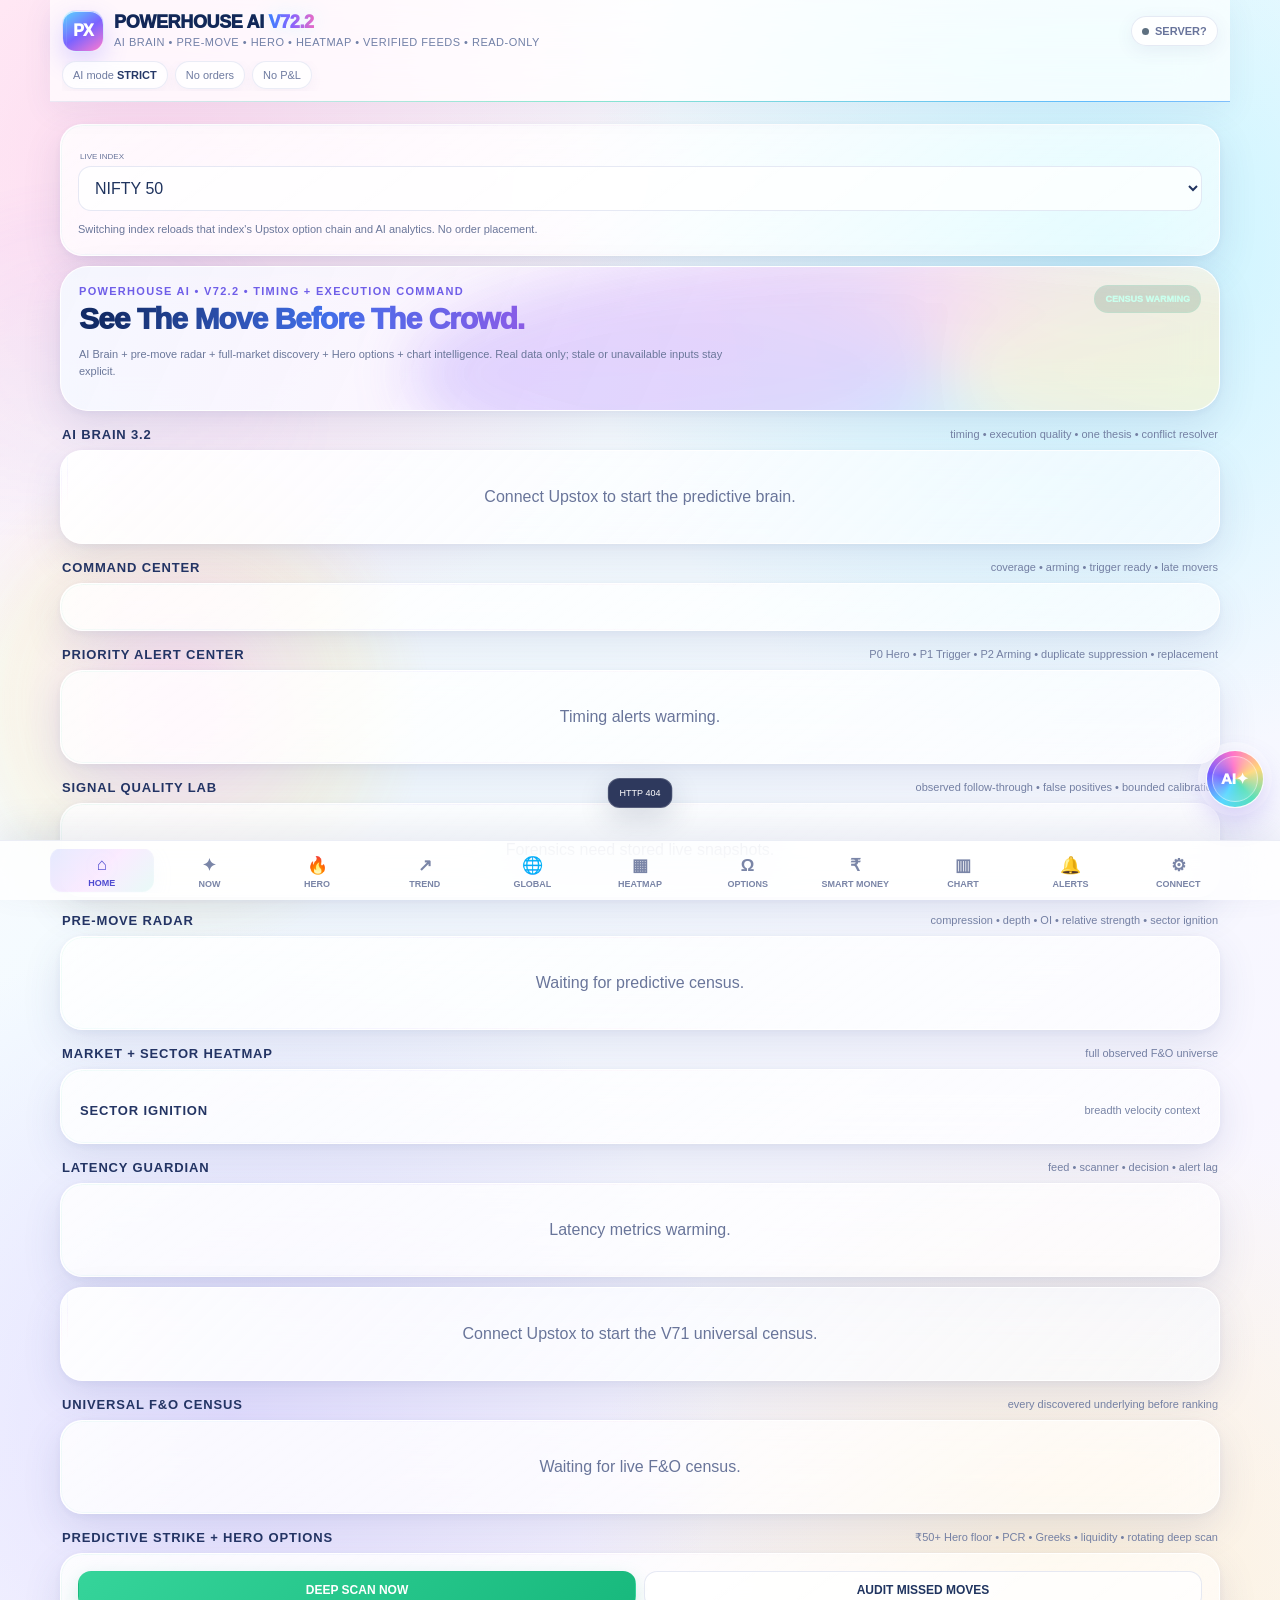
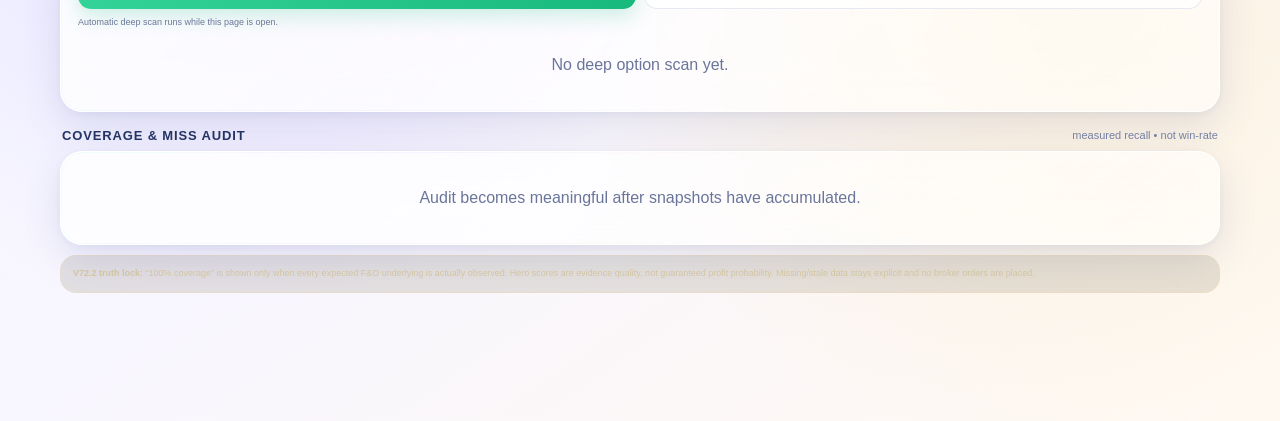
==== commit 273d263e: "Add files via upload" ====
--- a/static/index.html
+++ b/static/index.html
@@ -3,12 +3,12 @@
 <head>
 <meta charset="utf-8"/>
 <meta name="viewport" content="width=device-width,initial-scale=1,viewport-fit=cover,user-scalable=no"/>
-<meta name="theme-color" content="#071018"/>
+<meta name="theme-color" content="#f8f7ff"/>
 <meta name="apple-mobile-web-app-capable" content="yes"/>
-<meta name="apple-mobile-web-app-status-bar-style" content="black-translucent"/>
+<meta name="apple-mobile-web-app-status-bar-style" content="default"/>
 <link rel="manifest" href="/manifest.webmanifest"/>
 <link rel="apple-touch-icon" href="/static/apple-touch-icon.png"/>
-<title>POWERHOUSE AI V71 — Intelligence Chart + Universal Opportunity Radar OS</title>
+<title>POWERHOUSE AI V72.2 — Timing + Execution Intelligence</title>
 <style>
 :root{--bg:#061019;--bg2:#091720;--card:#0b1822;--card2:#0f202d;--line:#1a3040;--text:#edf8ff;--muted:#7893a5;--green:#31e7aa;--red:#ff6578;--amber:#ffc969;--cyan:#56c9ff;--violet:#b598ff;--shadow:0 16px 50px rgba(0,0,0,.28)}
 *{box-sizing:border-box;-webkit-tap-highlight-color:transparent}html,body{margin:0;background:radial-gradient(circle at 80% -5%,rgba(86,201,255,.11),transparent 28%),radial-gradient(circle at 0 28%,rgba(181,152,255,.07),transparent 22%),var(--bg);color:var(--text);font-family:Inter,ui-sans-serif,-apple-system,BlinkMacSystemFont,"Segoe UI",sans-serif;min-height:100%}body{padding-bottom:90px}button,input,select{font:inherit}.shell{width:min(1180px,100%);margin:auto}.top{position:sticky;top:0;z-index:40;padding:calc(10px + env(safe-area-inset-top)) 12px 10px;background:rgba(6,16,25,.88);backdrop-filter:blur(18px);border-bottom:1px solid rgba(38,62,78,.7)}
@@ -160,13 +160,79 @@
 /* V71 Universal Opportunity Radar + Intelligence Chart */
 .v71Hero{padding:20px;border-radius:28px;margin-bottom:12px;background:linear-gradient(145deg,rgba(16,37,49,.90),rgba(16,25,43,.90))!important}.v71Top{display:flex;justify-content:space-between;gap:12px;align-items:flex-start}.v71Title{font-size:30px;font-weight:950;letter-spacing:-1px;margin-top:5px}.v71Badge{padding:8px 10px;border:1px solid rgba(157,240,210,.25);border-radius:999px;font-size:9px;font-weight:950;color:#caffed;background:rgba(38,95,75,.17);white-space:nowrap}.v71Kpis{display:grid;grid-template-columns:repeat(4,minmax(0,1fr));gap:8px;margin-top:12px}.v71Kpi{padding:11px;border:1px solid rgba(255,255,255,.08);border-radius:16px;background:rgba(5,17,25,.54)}.v71Kpi span{display:block;font-size:8px;color:var(--muted);letter-spacing:.55px;text-transform:uppercase}.v71Kpi b{display:block;font-size:18px;margin-top:5px}.v71Kpi small{font-size:8px;color:var(--muted)}.v71Stage{display:inline-flex;border:1px solid rgba(255,255,255,.1);padding:5px 7px;border-radius:999px;font-size:8px;font-weight:950}.v71Stage.hero{color:#caffed;border-color:rgba(120,232,196,.4);background:rgba(30,98,74,.18)}.v71Stage.trigger{color:#d3f1ff;border-color:rgba(145,220,255,.35);background:rgba(39,91,118,.16)}.v71Stage.build{color:#ffe8b4;border-color:rgba(255,215,144,.32);background:rgba(110,83,31,.14)}.v71CoverageBar{height:9px;border:1px solid rgba(255,255,255,.08);border-radius:999px;overflow:hidden;background:#061018;margin-top:7px}.v71CoverageBar i{display:block;height:100%;background:linear-gradient(90deg,#79e8c4,#8bd9ff);border-radius:inherit}.v71RadarRow{cursor:pointer}.v71RadarRow:hover{border-color:rgba(145,220,255,.3)!important}.v71Truth{padding:11px 12px;border-radius:16px;border:1px solid rgba(255,215,144,.22);background:rgba(74,58,24,.12);font-size:9px;color:#d7c8a1;line-height:1.55}.v71ChartGrid{display:grid;grid-template-columns:repeat(2,minmax(0,1fr));gap:9px}.v71ChartTile{padding:12px;border:1px solid rgba(255,255,255,.08);border-radius:16px;background:rgba(6,18,27,.62)}.v71ChartTile .k{font-size:8px;color:var(--muted);text-transform:uppercase}.v71ChartTile .v{font-size:16px;font-weight:950;margin-top:5px}.v71ChartTile small{display:block;font-size:8px;color:var(--muted);margin-top:4px;line-height:1.4}.v71Scenario{display:grid;grid-template-columns:1fr 1fr 1fr;gap:7px}.v71Scenario>div{padding:11px;border-radius:15px;border:1px solid rgba(255,255,255,.08);background:rgba(6,18,27,.62);font-size:9px}.v71Scenario b{display:block;font-size:13px;margin-top:4px}.v71DeepStatus{font-size:9px;color:var(--muted);margin-top:8px}.v71Mono{font-variant-numeric:tabular-nums}.v71DataOk{color:var(--green)}.v71DataWarn{color:var(--amber)}.v71DataBad{color:var(--red)}
 @media(max-width:650px){.v71Kpis{grid-template-columns:1fr 1fr}.v71Top{flex-direction:column}.v71Title{font-size:26px}.v71ChartGrid{grid-template-columns:1fr}.v71Scenario{grid-template-columns:1fr}.v71Badge{white-space:normal}}
+
+/* === V72 APPROVED PASTEL RAINBOW MOBILE UI — visual layer only === */
+:root{
+  --bg:#f8f9ff;--bg2:#eef7ff;--card:rgba(255,255,255,.72);--card2:rgba(255,255,255,.88);
+  --line:rgba(80,102,170,.14);--text:#14224d;--muted:#69759a;
+  --green:#16b978;--red:#ef5c7a;--amber:#f4a62a;--cyan:#2fa7ff;--violet:#805cff;
+  --pink:#ff79c9;--mint:#65e4c0;--shadow:0 14px 38px rgba(63,76,140,.13),0 2px 8px rgba(66,82,150,.06)
+}
+html,body{background:
+ radial-gradient(circle at 12% 8%,rgba(255,180,225,.46),transparent 24%),
+ radial-gradient(circle at 86% 12%,rgba(127,232,255,.38),transparent 25%),
+ radial-gradient(circle at 18% 70%,rgba(183,163,255,.30),transparent 28%),
+ radial-gradient(circle at 82% 78%,rgba(255,222,143,.28),transparent 25%),
+ linear-gradient(145deg,#fffafb 0%,#f4fbff 36%,#f8f6ff 68%,#fff9f1 100%) !important;
+ color:var(--text)!important}
+body{position:relative;isolation:isolate;overflow-x:hidden;padding-bottom:104px}
+body:before,body:after{content:"";position:fixed;z-index:-2;border-radius:50%;filter:blur(12px);pointer-events:none;opacity:.9;animation:v72Aurora 13s ease-in-out infinite alternate}
+body:before{width:42vw;height:42vw;min-width:260px;min-height:260px;left:-15vw;top:20vh;background:radial-gradient(circle,rgba(106,214,255,.35),rgba(169,141,255,.18) 45%,transparent 72%)}
+body:after{width:48vw;height:48vw;min-width:280px;min-height:280px;right:-18vw;top:44vh;background:radial-gradient(circle,rgba(255,145,210,.30),rgba(255,219,117,.16) 48%,transparent 72%);animation-delay:-5s}
+@keyframes v72Aurora{0%{transform:translate3d(0,-12px,0) scale(.96)}100%{transform:translate3d(28px,24px,0) scale(1.08)}}
+.shell{width:min(1180px,100%);position:relative}
+.top{background:rgba(255,255,255,.72)!important;border-bottom:1px solid rgba(103,121,190,.12)!important;backdrop-filter:blur(24px) saturate(1.35)!important;box-shadow:0 8px 28px rgba(67,85,148,.08)}
+.logo{background:linear-gradient(145deg,#58d7ff,#7b63ff 52%,#ff7bcf)!important;color:#fff;border:1px solid rgba(255,255,255,.76)!important;box-shadow:0 10px 24px rgba(104,91,255,.22),inset 0 1px 0 rgba(255,255,255,.75)!important;position:relative;overflow:hidden}
+.logo:after{content:"";position:absolute;inset:-50%;background:linear-gradient(120deg,transparent 36%,rgba(255,255,255,.78) 50%,transparent 64%);transform:translateX(-70%);animation:v72Shine 4.8s ease-in-out infinite}
+@keyframes v72Shine{0%,64%{transform:translateX(-75%) rotate(10deg)}82%,100%{transform:translateX(75%) rotate(10deg)}}
+.brand h1{color:#132758!important;font-weight:950;letter-spacing:-.35px}.brand h1 em{font-style:normal;background:linear-gradient(90deg,#397dff,#8b5cff,#ef66c5);-webkit-background-clip:text;background-clip:text;color:transparent}.brand small{color:#7280a7!important}
+.status{background:rgba(255,255,255,.76)!important;border-color:rgba(83,104,178,.14)!important;color:#68749b!important;box-shadow:0 5px 18px rgba(63,82,145,.08)}
+.status.live{background:linear-gradient(135deg,rgba(224,255,243,.95),rgba(239,255,250,.85))!important;color:#08764f!important;border-color:rgba(17,184,117,.28)!important;box-shadow:0 0 0 4px rgba(30,196,129,.06),0 8px 24px rgba(30,196,129,.12)}
+.status.live i{animation:v72Live 1.5s ease-in-out infinite}@keyframes v72Live{50%{transform:scale(1.45);box-shadow:0 0 16px rgba(22,185,120,.75)}}
+.ticker{padding-bottom:2px}.chip{background:rgba(255,255,255,.66)!important;border-color:rgba(84,107,177,.12)!important;color:#6e7aa0!important;box-shadow:0 4px 14px rgba(73,86,143,.05)}.chip b{color:#253867!important}
+main{padding:12px 10px 24px}
+.card,.premiumGlass,.v56Hero,.v56Block,.v71Hero,.prHero{background:linear-gradient(145deg,rgba(255,255,255,.84),rgba(255,255,255,.58))!important;border:1px solid rgba(255,255,255,.9)!important;box-shadow:var(--shadow)!important;backdrop-filter:blur(22px) saturate(1.35)!important}
+.card,.v56Block{border-radius:22px!important}.premiumGlass,.v71Hero,.prHero{overflow:hidden}
+.card:before,.premiumGlass:before{pointer-events:none}
+.v71Hero{position:relative;border-radius:28px!important;padding:18px!important;background:
+ linear-gradient(115deg,rgba(244,249,255,.90),rgba(255,245,253,.86) 55%,rgba(239,255,251,.86))!important}
+.v71Hero:after{content:"";position:absolute;inset:auto -22% -65% 30%;height:260px;background:conic-gradient(from 180deg,rgba(93,202,255,.22),rgba(135,95,255,.23),rgba(255,116,198,.22),rgba(255,204,105,.20),rgba(93,202,255,.22));filter:blur(28px);border-radius:50%;animation:v72Halo 9s linear infinite;pointer-events:none}@keyframes v72Halo{to{transform:rotate(360deg)}}
+.v71Hero>*{position:relative;z-index:1}.v71Title,.v56Title{background:linear-gradient(95deg,#122b66 4%,#416ee8 36%,#835de8 63%,#e45ab7)!important;-webkit-background-clip:text!important;background-clip:text!important;color:transparent!important;text-shadow:none!important}.v56Sub,.sub,.note,.sourceNote,.v71DeepStatus{color:#6b779a!important}.eyebrow{color:#6f5ee8!important}
+.sectionTitle h2,.v56SectionHead b,.v56BlockHead b{color:#243564!important}.sectionTitle span,.v56SectionHead small,.v56BlockHead small{color:#7884a6!important}
+.mini,.metric,.meterBox,.smart,.row,.agent,.leg,.strikeBox,.v54FlowNode,.v54OptCell,.v54Strike,.v54HeatTile,.v56HeroStat,.v56Preset,.v71Kpi,.v71ChartTile,.v71Scenario>div,.turnCard,.scanCard,.cr,.brainAlert,.decisionBanner,.auditCard{
+ background:linear-gradient(145deg,rgba(255,255,255,.80),rgba(248,250,255,.60))!important;
+ border-color:rgba(95,116,183,.13)!important;color:var(--text)!important;box-shadow:0 7px 20px rgba(72,83,145,.055)
+}
+.mini .k,.metric .k,.smart .k,.v54HeatTile small,.v56HeroStat span,.v56HeroStat small,.row small,.legMeta,.v71Kpi span,.v71Kpi small{color:#7480a2!important}
+.row b,.mini .v,.metric .v,.smart .v,.v54HeatTile b,.v54HeatTile .big,.v56HeroStat b,.v71Kpi b{color:#1b2e60}
+.v54HeatTile{transition:transform .25s ease,box-shadow .25s ease,border-color .25s ease}.v54HeatTile:hover,.row:hover,.v56CandidateGrid .v54HeatTile:hover{transform:translateY(-2px) scale(1.008);box-shadow:0 15px 30px rgba(91,102,170,.12)!important}
+.v54HeatTile.up{--tile-bg:linear-gradient(145deg,rgba(55,222,157,.68),rgba(173,255,223,.10))}.v54HeatTile.down{--tile-bg:linear-gradient(145deg,rgba(255,105,135,.67),rgba(255,211,220,.10))}.v54HeatTile.warn{--tile-bg:linear-gradient(145deg,rgba(255,192,86,.56),rgba(255,239,202,.10))}
+.v54HeatTile.up,.reason.good,.vote.bull{color:#08794e!important}.v54HeatTile.down,.reason.bad,.vote.bear{color:#bc3150!important}
+.reason{background:rgba(255,255,255,.70)!important;color:#4e5f87!important;border-color:rgba(96,116,184,.14)!important}.reason.good{background:rgba(221,255,242,.76)!important;border-color:rgba(22,185,120,.20)!important}.reason.bad{background:rgba(255,229,235,.77)!important;border-color:rgba(239,92,122,.20)!important}.reason.warn{background:rgba(255,245,217,.78)!important;color:#986415!important}.reason.info{background:rgba(231,244,255,.78)!important;color:#286ca2!important}
+.meter,.v54BarRail,.v54MiniRail,.v56PulseRail,.v71CoverageBar{background:rgba(224,231,248,.72)!important;border-color:rgba(92,113,180,.10)!important}.meter i,.v54MiniFill,.v71CoverageBar i{box-shadow:0 0 15px rgba(43,182,255,.20)}
+.field input,.field select,.btn{background:rgba(255,255,255,.78)!important;color:#20345f!important;border-color:rgba(89,111,179,.15)!important}.btn.primary{background:linear-gradient(135deg,#35d49a,#18b97d)!important;color:white!important;border-color:transparent!important;box-shadow:0 8px 20px rgba(24,185,125,.20)}.btn.warn{background:linear-gradient(135deg,#ffd46d,#ffb944)!important;color:#65440c!important}.btn.red{background:linear-gradient(135deg,#ff8aa2,#ef5c7a)!important;color:#fff!important}
+.safe{background:rgba(224,255,243,.75)!important;color:#177553!important;border-color:rgba(30,185,126,.20)!important}.demoBanner{background:rgba(255,242,203,.82)!important;color:#8b6214!important;border-color:rgba(224,168,46,.25)!important}
+.signalCard{background:linear-gradient(135deg,rgba(255,255,255,.92),rgba(247,250,255,.68))!important}.signalCard.ce{box-shadow:0 14px 38px rgba(24,185,125,.13)!important}.signalCard.pe{box-shadow:0 14px 38px rgba(239,92,122,.13)!important}.signalMain{color:#1b2e60}.stateBadge{background:rgba(255,255,255,.72)!important;color:#536187!important;border-color:rgba(89,111,179,.14)!important}
+.v54OptHeader{background:rgba(248,250,255,.94)!important;color:#65739a!important}.v54OptScroller{background:rgba(255,255,255,.40)!important;border-color:rgba(89,111,179,.12)!important}
+.nav{background:rgba(255,255,255,.82)!important;border-top:1px solid rgba(102,119,180,.12)!important;backdrop-filter:blur(25px) saturate(1.35)!important;box-shadow:0 -12px 34px rgba(68,78,137,.10);padding-top:8px}.navInner{gap:4px}.navBtn{color:#7a85a7!important;transition:.22s ease}.navBtn span{font-size:19px}.navBtn.active{background:linear-gradient(135deg,rgba(101,126,255,.16),rgba(223,112,255,.14),rgba(76,218,194,.13))!important;color:#4e4bd0!important;box-shadow:inset 0 0 0 1px rgba(112,99,220,.08),0 5px 14px rgba(85,82,180,.08);transform:translateY(-1px)}
+.toast{background:rgba(35,45,83,.94)!important;border-color:rgba(255,255,255,.18)!important;box-shadow:0 10px 30px rgba(32,42,83,.18)}
+.aiFloatBtn{position:fixed;right:16px;bottom:92px;z-index:65;width:58px;height:58px;border:1px solid rgba(255,255,255,.92);border-radius:50%;background:conic-gradient(from 210deg,#56d7ff,#755dff,#ff74c9,#ffd778,#58e0bb,#56d7ff);color:white;font-weight:950;font-size:15px;box-shadow:0 12px 28px rgba(113,83,221,.28),0 0 0 8px rgba(255,255,255,.42);animation:v72Float 2.8s ease-in-out infinite;cursor:pointer}.aiFloatBtn:after{content:"";position:absolute;inset:5px;border-radius:50%;border:1px solid rgba(255,255,255,.54);box-shadow:inset 0 0 18px rgba(255,255,255,.25)}@keyframes v72Float{50%{transform:translateY(-6px) rotate(2deg);box-shadow:0 18px 34px rgba(113,83,221,.32),0 0 0 11px rgba(255,255,255,.30)}}
+.valuePulse{animation:v72Value .58s ease-out}@keyframes v72Value{0%{transform:scale(.96);filter:brightness(1)}42%{transform:scale(1.045);filter:brightness(1.1)}100%{transform:scale(1);filter:none}}
+.revealCard{opacity:0;transform:translateY(10px);transition:opacity .5s ease,transform .5s ease}.revealCard.in{opacity:1;transform:none}
+@media(max-width:560px){
+  main{padding:10px 8px 22px}.top{padding-left:10px;padding-right:10px}.brand small{max-width:245px;white-space:nowrap;overflow:hidden;text-overflow:ellipsis}.brand h1{font-size:16px}.logo{width:44px;height:44px;border-radius:15px}
+  .v71Hero{padding:16px!important;border-radius:24px!important}.v71Title{font-size:30px!important;line-height:.95!important;letter-spacing:-1.3px!important}.v71Top{gap:8px!important}.v71Badge{font-size:8px!important}
+  .v71Kpis,.v56HeroStats{grid-template-columns:repeat(2,minmax(0,1fr))!important}.v56CandidateGrid{grid-template-columns:1fr!important}.v56TwoCol{grid-template-columns:1fr!important}.smartGrid{grid-template-columns:repeat(2,minmax(0,1fr))!important}.metricGrid{grid-template-columns:repeat(2,minmax(0,1fr))!important}
+  .card,.v56Block{padding:13px!important}.sectionTitle{margin-top:14px}.sectionTitle h2{font-size:11px}.sectionTitle span{max-width:48%;text-align:right}.aiFloatBtn{right:14px;bottom:93px;width:56px;height:56px}
+}
+@media(prefers-reduced-motion:reduce){body:before,body:after,.logo:after,.status.live i,.v71Hero:after,.aiFloatBtn{animation:none!important}.revealCard{opacity:1;transform:none;transition:none}.valuePulse{animation:none}}
 </style>
 </head>
 <body>
 <div class="shell">
 <header class="top">
   <div class="brandline">
-    <div class="brand"><div class="logo premiumLogo"><span>PX</span></div><div><h1>POWERHOUSE AI <em>V71</em></h1><small>UNIVERSAL F&amp;O CENSUS • INTELLIGENCE CHART • HERO RADAR • VERIFIED FEEDS • READ-ONLY</small></div></div>
+    <div class="brand"><div class="logo premiumLogo"><span>PX</span></div><div><h1>POWERHOUSE AI <em>V72.2</em></h1><small>AI BRAIN • PRE-MOVE • HERO • HEATMAP • VERIFIED FEEDS • READ-ONLY</small></div></div>
     <button class="status" id="statusBtn"><i></i><span id="statusText">OFFLINE</span></button>
   </div>
   <div class="ticker" id="ticker"><span class="chip">AI mode <b>STRICT</b></span><span class="chip">No orders</span><span class="chip">No P&amp;L</span></div>
@@ -327,7 +393,7 @@
   </section>
 
   <section class="page" id="page-chart">
-    <div class="sectionTitle" style="margin-top:2px"><h2>Intelligence Chart Pro v71</h2><span>indices + full NSE F&O chart universe</span></div>
+    <div class="sectionTitle" style="margin-top:2px"><h2>Intelligence Chart Pro v72</h2><span>indices + full NSE F&O chart universe</span></div>
     <div class="card">
       <div class="field"><label>Chart symbol</label><input id="chartSymbolInput" list="chartSymbolList" value="NIFTY" placeholder="NIFTY / BANKNIFTY / TATASTEEL / SBIN ..."><datalist id="chartSymbolList"></datalist></div>
       <div class="actions"><button class="btn primary" id="chartOpenBtn">OPEN CHART</button><button class="btn" id="chartScanBtn">UNIVERSAL F&amp;O RADAR</button></div>
@@ -336,9 +402,11 @@
       <div class="chartReadout" id="chartReadout"></div>
       <div class="candleWrap"><svg id="candleSvg" class="candleSvg" viewBox="0 0 760 420" preserveAspectRatio="none"></svg></div>
       <div class="chartLegend"><span>🟢 Bull candle</span><span>🔴 Bear candle</span><span>━━ Last price</span><span>┅┅ VWAP</span><span>Pattern labels are analysis aids, not guarantees.</span></div>
-      <div class="sourceNote" id="v71ChartTruth">V71 overlays use returned candle history + the current universal census. Conditional scenarios never draw fake future candles.</div>
-    </div>
-
+      <div class="sourceNote" id="v71ChartTruth">V72 predictive layer uses returned candle history + current census. Leading evidence is separated from VWAP/EMA context; no fake future candles.</div>
+    </div>
+
+    <div class="sectionTitle"><h2>V72 Predictive Chart Brain</h2><span>RSI divergence • liquidity sweep • squeeze • forming patterns</span></div>
+    <div class="card signalCard wait" id="v72ChartBrain"><div class="empty">Open a chart to load V72 predictive intelligence.</div></div>
     <div class="sectionTitle"><h2>V71 Master Chart State</h2><span>structure • profile • scenario • evidence</span></div>
     <div class="card" id="v71ChartState"><div class="empty">Open a chart to load V71 intelligence.</div></div>
     <div class="sectionTitle"><h2>Structure &amp; Auction Map</h2><span>BOS • CHOCH • VWAP • POC • VAH • VAL</span></div>
@@ -347,6 +415,8 @@
     <div class="card" id="v71Scenario"><div class="empty">Scenario levels waiting.</div></div>
     <div class="sectionTitle"><h2>Closest Confluence Levels</h2><span>profile + prior levels + VWAP</span></div>
     <div class="card"><div class="list" id="v71Levels"><div class="empty">Levels waiting.</div></div></div>
+    <div class="sectionTitle"><h2>Big Money Entry Radar v71.4</h2><span>abnormal volume • absorption • retest • breakout</span></div>
+    <div class="card" id="v714BigMoney"><div class="empty">Waiting for enough price + volume history.</div></div>
     <div class="sectionTitle"><h2>Pre-Move Pattern Radar</h2><span>forming before confirmation</span></div>
     <div class="card" id="v67PreMove"><div class="empty">Pattern lifecycle waiting for candles.</div></div>
     <div class="sectionTitle"><h2>Forming Candlestick Radar</h2><span>current candle • explicitly unconfirmed</span></div>
@@ -480,17 +550,31 @@
 
   <section class="page active" id="page-v71">
     <div class="v71Hero premiumGlass">
-      <div class="v71Top"><div><div class="eyebrow">POWERHOUSE AI • V71 • UNIVERSAL OPPORTUNITY RADAR</div><div class="v71Title">Observe Everything. Promote The Best. Audit Every Miss.</div><div class="v56Sub">All discovered F&amp;O underlyings are scored before ranking. Rich option-chain scans rotate across the universe while hot names are promoted immediately.</div></div><div class="v71Badge" id="v71CoverageBadge">CENSUS WARMING</div></div>
+      <div class="v71Top"><div><div class="eyebrow">POWERHOUSE AI • V72.2 • TIMING + EXECUTION COMMAND</div><div class="v71Title">See The Move Before The Crowd.</div><div class="v56Sub">AI Brain + pre-move radar + full-market discovery + Hero options + chart intelligence. Real data only; stale or unavailable inputs stay explicit.</div></div><div class="v71Badge" id="v71CoverageBadge">CENSUS WARMING</div></div>
       <div class="v71Kpis" id="v71Coverage"></div>
     </div>
+    <div class="sectionTitle"><h2>AI Brain 3.2</h2><span>timing • execution quality • one thesis • conflict resolver</span></div>
+    <div class="card signalCard wait" id="v72Brain"><div class="empty">Connect Upstox to start the predictive brain.</div></div>
+    <div class="sectionTitle"><h2>Command Center</h2><span>coverage • arming • trigger ready • late movers</span></div>
+    <div class="card"><div class="v71Kpis" id="v72Command"></div></div>
+    <div class="sectionTitle"><h2>Priority Alert Center</h2><span>P0 Hero • P1 Trigger • P2 Arming • duplicate suppression • replacement</span></div>
+    <div class="card"><div class="list" id="v72Alerts"><div class="empty">Timing alerts warming.</div></div></div>
+    <div class="sectionTitle"><h2>Signal Quality Lab</h2><span>observed follow-through • false positives • bounded calibration</span></div>
+    <div class="card" id="v72Quality"><div class="empty">Forensics need stored live snapshots.</div></div>
+    <div class="sectionTitle"><h2>Pre-Move Radar</h2><span>compression • depth • OI • relative strength • sector ignition</span></div>
+    <div class="card"><div class="list" id="v72PreMove"><div class="empty">Waiting for predictive census.</div></div></div>
+    <div class="sectionTitle"><h2>Market + Sector Heatmap</h2><span>full observed F&amp;O universe</span></div>
+    <div class="card"><div class="v54HeatGrid" id="v72MarketHeat"></div><div class="sectionTitle"><h2>Sector Ignition</h2><span>breadth velocity context</span></div><div class="v54HeatGrid" id="v72SectorHeat"></div></div>
+    <div class="sectionTitle"><h2>Latency Guardian</h2><span>feed • scanner • decision • alert lag</span></div>
+    <div class="card" id="v72Latency"><div class="empty">Latency metrics warming.</div></div>
     <div class="card signalCard wait" id="v71Master"><div class="empty">Connect Upstox to start the V71 universal census.</div></div>
     <div class="sectionTitle"><h2>Universal F&amp;O Census</h2><span id="v71CensusMeta">every discovered underlying before ranking</span></div>
     <div class="card"><div class="list" id="v71Radar"><div class="empty">Waiting for live F&amp;O census.</div></div></div>
-    <div class="sectionTitle"><h2>Zero-to-Hero Stock Options</h2><span>candidate-first + rotating deep scan</span></div>
+    <div class="sectionTitle"><h2>Predictive Strike + Hero Options</h2><span>₹50+ Hero floor • PCR • Greeks • liquidity • rotating deep scan</span></div>
     <div class="card"><div class="actions"><button class="btn primary" id="v71DeepScan">DEEP SCAN NOW</button><button class="btn" id="v71AuditBtn">AUDIT MISSED MOVES</button></div><div class="v71DeepStatus" id="v71DeepStatus">Automatic deep scan runs while this page is open.</div><div class="list" id="v71HeroResults" style="margin-top:9px"><div class="empty">No deep option scan yet.</div></div></div>
     <div class="sectionTitle"><h2>Coverage &amp; Miss Audit</h2><span>measured recall • not win-rate</span></div>
     <div class="card" id="v71Audit"><div class="empty">Audit becomes meaningful after snapshots have accumulated.</div></div>
-    <div class="v71Truth"><b>V71 truth lock:</b> “100% coverage” is shown only when every expected F&amp;O underlying is actually observed. Hero scores are evidence quality, not guaranteed profit probability. Missing/stale data stays explicit and no broker orders are placed.</div>
+    <div class="v71Truth"><b>V72.2 truth lock:</b> “100% coverage” is shown only when every expected F&amp;O underlying is actually observed. Hero scores are evidence quality, not guaranteed profit probability. Missing/stale data stays explicit and no broker orders are placed.</div>
   </section>
 
   <section class="page" id="page-v70">
@@ -511,10 +595,13 @@
     <div class="card">
       <div class="safe"><b>READ-ONLY POWERHOUSE</b><br>No order placement, no execution, no P&amp;L, no paper-trading ledger. This build only reads market data and generates analytics signals.</div>
       <div class="field"><label>AI Signal Mode</label><select id="mode"><option value="strict">STRICT — fewer, higher-conviction signals</option><option value="balanced">BALANCED — moderate filter</option><option value="fast">FAST — faster signal changes</option></select></div>
-      <div class="field"><label>Upstox Access Token</label><input id="token" type="password" autocomplete="off" placeholder="Paste on your own device only"/></div>
-      <label class="note"><input type="checkbox" id="persist" checked/> Remember token for this device session</label>
-      <div class="actions" style="margin-top:10px"><button class="btn primary" id="connectToken">CONNECT UPSTOX</button><button class="btn" id="oauth">UPSTOX OAUTH</button></div>
-      <div class="actions" style="margin-top:8px"><button class="btn warn" id="demo">PREVIEW AI DEMO</button><button class="btn red" id="logout">DISCONNECT</button></div>
+      <div id="serverTokenNote" class="safe" style="display:none"><b>SERVER ANALYTICS TOKEN ACTIVE</b><br>The Render-side read-only token is authoritative. Browser token/OAuth override is disabled and the token is never returned to this page.</div>
+      <div id="manualTokenControls">
+        <div class="field"><label>Upstox Access Token</label><input id="token" type="password" autocomplete="off" placeholder="Paste on your own device only"/></div>
+        <label class="note"><input type="checkbox" id="persist" checked/> Remember token for this device session</label>
+        <div class="actions" style="margin-top:10px"><button class="btn primary" id="connectToken">CONNECT UPSTOX</button><button class="btn" id="oauth">UPSTOX OAUTH</button></div>
+      </div>
+      <div class="actions" style="margin-top:8px"><button class="btn warn" id="demo">PREVIEW AI DEMO</button><button class="btn red" id="logout">DISCONNECT LOCAL TOKEN</button></div>
     </div>
     <div class="card">
       <div class="field"><label>Expiry</label><select id="expiry"><option value="">Connect Upstox first</option></select></div>
@@ -715,23 +802,23 @@
     <div class="sectionTitle"><h2>🔥 Today's Sector Leadership</h2><span>sector score ≠ win probability</span></div><div class="v54HeatGrid" id="v63SectorCards"></div>
     <div class="sectionTitle"><h2>🏆 Sector Ranking</h2><span>change • breadth • RVOL confirmation</span></div><div class="v54HeatGrid" id="v63SectorRank"></div>
     <div class="sectionTitle"><h2>📈 Market Movers</h2><span>gainers • losers • volume • RVOL</span></div><div class="v54HeatGrid" id="v63Movers"></div>
-    <div class="sectionTitle"><h2>🌍 Global Markets & Macro Feeds</h2><span>GIFT • cash indices • true futures adapters • VIX • DXY • FX • oil • gold • US yields</span></div><div class="v54HeatGrid" id="v63GlobalMarkets"></div>
-    <div class="safe">Source-truth policy: Upstox Global Instruments are shown as indices/indicators with their published latency; they are never mislabeled as CME futures. US Treasury yields are daily FRED observations. Actual Dow/S&P/Nasdaq futures remain UNAVAILABLE unless a legitimate futures provider is configured. No Moneycontrol/TradingView scraping.</div>
+    <div class="sectionTitle"><h2>🌍 Global Markets & Macro Feeds</h2><span>working verified global indicators • VIX • FX • oil • gold • US yields</span></div><div class="v54HeatGrid" id="v63GlobalMarkets"></div>
+    <div class="safe">Only working verified global feeds are shown. Dead/unconfigured cards and Dow are removed. US Treasury yields are daily FRED observations; no fake futures labels or scraped data.</div>
   </section>
 
   <section class="page" id="page-v62">
-    <div class="prHero premiumGlass"><div class="eyebrow">POWERHOUSE AI • V62</div><div class="v56Title">Consolidated Market Intelligence • Global Futures OS</div><div class="v56Sub">F&O + structure + volume profile + AVWAP + options dynamics + depth persistence + breadth/sector rotation + GIFT NIFTY + DOW FUTURES. Verified-source only.</div></div>
+    <div class="prHero premiumGlass"><div class="eyebrow">POWERHOUSE AI • V62</div><div class="v56Title">Consolidated Market Intelligence • Global Futures OS</div><div class="v56Sub">F&O + structure + volume profile + AVWAP + options dynamics + depth persistence + breadth/sector rotation + verified global cues only.</div></div>
     <div class="v54Stats" style="margin-top:12px">
       <div class="v54Stat"><div class="k">READINESS</div><div class="v" id="v62Ready">—</div></div>
       <div class="v54Stat"><div class="k">GIFT NIFTY</div><div class="v" id="v62Gift">—</div></div>
-      <div class="v54Stat"><div class="k">DOW FUTURES</div><div class="v" id="v62Dow">—</div></div>
+      <div class="v54Stat"><div class="k">WORKING GLOBAL FEEDS</div><div class="v" id="v62Dow">0</div></div>
       <div class="v54Stat"><div class="k">GLOBAL CUE</div><div class="v" id="v62Global">—</div></div>
     </div>
-    <div class="sectionTitle"><h2>🌍 Global Futures</h2><span>Never fabricated</span></div><div class="v54HeatGrid" id="v62Cross"></div>
+    <div class="sectionTitle"><h2>🌍 Verified Global Cues</h2><span>working feeds only</span></div><div class="v54HeatGrid" id="v62Cross"></div>
     <div class="sectionTitle"><h2>◈ Structure & Auction</h2><span>CPR • POC • AVWAP • Gap</span></div><div class="v54HeatGrid" id="v62Structure"></div>
     <div class="sectionTitle"><h2>⌁ Options / Depth / Breadth</h2><span>migration through time</span></div><div class="v54HeatGrid" id="v62Flow"></div>
     <div class="sectionTitle"><h2>✓ Data Readiness</h2><span>source-aware</span></div><div class="v54HeatGrid" id="v62Checks"></div>
-    <div class="safe">V62 remains read-only analytics. GIFT NIFTY and Dow Futures are displayed only when a legitimate configured feed or verified ingest is available.</div>
+    <div class="safe">V62 remains read-only analytics. Only working verified global cues are shown; dead feeds are removed.</div>
   </section>
   <section class="page" id="page-v61">
     <div class="prHero premiumGlass"><div class="eyebrow">POWERHOUSE AI • V61</div><div class="v56Title">Persistent Market Memory • Replay • Alert OS</div><div class="v56Sub">Durable lifecycle memory → state-change replay → internal alerts → catalyst guard → daily self-audit. Read-only; no execution.</div></div>
@@ -749,10 +836,10 @@
 </main>
 </div>
 <nav class="nav"><div class="navInner">
-<button class="navBtn active" data-page="v71"><span>◎</span>COMMAND</button>
+<button class="navBtn active" data-page="v71"><span>⌂</span>HOME</button>
 <button class="navBtn" data-page="v60"><span>✦</span>NOW</button>
 <button class="navBtn" data-page="v70"><span>🔥</span>HERO</button>
-<button class="navBtn" data-page="autotrend"><span>↗</span>AUTOTREND</button>
+<button class="navBtn" data-page="autotrend"><span>↗</span>TREND</button>
 <button class="navBtn" data-page="v63"><span>🌐</span>GLOBAL</button>
 <button class="navBtn" data-page="v54"><span>▦</span>HEATMAP</button>
 <button class="navBtn" data-page="v40-options"><span>Ω</span>OPTIONS</button>
@@ -761,50 +848,63 @@
 <button class="navBtn" data-page="alerts-center"><span>🔔</span>ALERTS</button>
 <button class="navBtn" data-page="connect"><span>⚙</span>CONNECT</button>
 </div></nav>
+<button class="aiFloatBtn" id="aiFloatBtn" aria-label="Open AI Brain">AI✦</button>
 <div class="toast" id="toast"></div>
 <script>
 const $=id=>document.getElementById(id);const safe=(v,d=0)=>Number.isFinite(+v)?+v:d;const clamp=(v,a,b)=>Math.max(a,Math.min(b,v));const fmt=(v,d=2)=>Number.isFinite(+v)?(+v).toLocaleString('en-IN',{minimumFractionDigits:d,maximumFractionDigits:d}):'—';const compact=v=>{v=safe(v);if(Math.abs(v)>=1e7)return(v/1e7).toFixed(2)+'Cr';if(Math.abs(v)>=1e5)return(v/1e5).toFixed(2)+'L';if(Math.abs(v)>=1e3)return(v/1e3).toFixed(1)+'K';return fmt(v,0)};
 const DEVICE_ID=localStorage.getItem('niftyDeviceId')||(()=>{const v=(crypto.randomUUID?crypto.randomUUID():('dev-'+Date.now()+'-'+Math.random().toString(36).slice(2)));localStorage.setItem('niftyDeviceId',v);return v})();
-const state={status:null,data:null,poll:null,demo:false,mode:localStorage.getItem('aiMode')||'balanced',alerts:localStorage.getItem('signalAlerts')||'off',lastSignal:null,lastLife:null,deferred:null,nseOi:null,flowHistory:{},wallHistory:{},optionTrend:{},trendMinutes:3,chartTf:5,chartSymbol:localStorage.getItem('chartSymbol')||'NIFTY',chartBars:+(localStorage.getItem('chartBars')||36),candleIntel:null,autoTrendHistory:JSON.parse(localStorage.getItem('autoTrendHistory')||'[]'),autoV20History:JSON.parse(localStorage.getItem('autoV20History')||'[]'),heatMode:'move',v31AlertMode:localStorage.getItem('v31AlertMode')||'A',v31Seen:{},v31Log:[],marketWasOpen:null,v50History:[],v54StockOption:null,v54StockMetric:'move',v54OptionMetric:'activity',v71ChartIntel:null,v71DeepPoll:null,v71HeroScan:null};$('mode').value=state.mode;$('alerts').value=state.alerts;
+const state={status:null,data:null,poll:null,demo:false,mode:localStorage.getItem('aiMode')||'balanced',alerts:localStorage.getItem('signalAlerts')||'off',lastSignal:null,lastLife:null,deferred:null,nseOi:null,flowHistory:{},wallHistory:{},optionTrend:{},trendMinutes:3,chartTf:5,chartSymbol:localStorage.getItem('chartSymbol')||'NIFTY',chartBars:+(localStorage.getItem('chartBars')||36),candleIntel:null,autoTrendHistory:JSON.parse(localStorage.getItem('autoTrendHistory')||'[]'),autoV20History:JSON.parse(localStorage.getItem('autoV20History')||'[]'),heatMode:'move',v31AlertMode:localStorage.getItem('v31AlertMode')||'A',v31Seen:{},v31Log:[],marketWasOpen:null,v50History:[],v54StockOption:null,v54StockMetric:'move',v54OptionMetric:'activity',v71ChartIntel:null,v71DeepPoll:null,v71HeroScan:null,uiErrors:[]};$('mode').value=state.mode;$('alerts').value=state.alerts;
 function toast(t){const e=$('toast');e.textContent=t;e.classList.add('show');clearTimeout(e._t);e._t=setTimeout(()=>e.classList.remove('show'),12000)}
 async function api(url,opt={}){const r=await fetch(url,{...opt,headers:{'Content-Type':'application/json','X-Device-ID':DEVICE_ID,...(opt.headers||{})}});let j={};try{j=await r.json()}catch{}if(!r.ok){const e=new Error(j.detail||j.message||('HTTP '+r.status));e.status=r.status;throw e}return j}
-function navTo(p){document.querySelectorAll('.page').forEach(x=>x.classList.toggle('active',x.id==='page-'+p));document.querySelectorAll('.navBtn').forEach(x=>x.classList.toggle('active',x.dataset.page===p));if(state.v71DeepPoll){clearInterval(state.v71DeepPoll);state.v71DeepPoll=null}if(p==='chart'&&!state.demo){loadV67Symbols();loadV67Chart()}else if(p==='xray'&&!state.demo)loadCandles();if(p==='money'&&!state.demo){loadV67SmartMoney();loadV69SmartMoney();}if(p==='alerts-center'){enforceMarketAlertSession();renderNotificationCenter()}if(p==='v70'&&state.data?.v70)renderV70(state.data.v70);if(p==='v71'){if(state.data?.v71)renderV71(state.data.v71);if(!state.demo&&state.status?.authenticated){loadV71HeroScan();state.v71DeepPoll=setInterval(loadV71HeroScan,20000)}}window.scrollTo({top:0,behavior:'smooth'})}document.querySelectorAll('.navBtn').forEach(b=>b.onclick=()=>navTo(b.dataset.page));$('statusBtn').onclick=()=>navTo('connect');document.querySelectorAll('[data-trend]').forEach(b=>b.onclick=()=>{state.trendMinutes=+b.dataset.trend;document.querySelectorAll('[data-trend]').forEach(x=>x.classList.toggle('active',x===b));if(state.data)renderIntradayTrend(state.data.market||{})});
+function navTo(p){document.querySelectorAll('.page').forEach(x=>x.classList.toggle('active',x.id==='page-'+p));document.querySelectorAll('.navBtn').forEach(x=>x.classList.toggle('active',x.dataset.page===p));if(state.v71DeepPoll){clearInterval(state.v71DeepPoll);state.v71DeepPoll=null}if(p==='chart'&&!state.demo){loadV67Symbols();loadV67Chart()}else if(p==='xray'&&!state.demo)loadCandles();if(p==='money'&&!state.demo){loadV67SmartMoney();loadV69SmartMoney();}if(p==='alerts-center'){enforceMarketAlertSession();renderNotificationCenter()}if(p==='autotrend'){if(state.data)renderAutoTrendSuite(state.data);if(!state.demo&&state.status?.authenticated)loadAI();}if(p==='v70'&&state.data?.v70)renderV70(state.data.v70);if(p==='v71'){if(state.data?.v72)renderV72(state.data.v72);if(state.data?.v71)renderV71(state.data.v71);if(!state.demo&&state.status?.authenticated){loadV71HeroScan();state.v71DeepPoll=setInterval(loadV71HeroScan,10000)}}window.scrollTo({top:0,behavior:'smooth'})}document.querySelectorAll('.navBtn').forEach(b=>b.onclick=()=>navTo(b.dataset.page));$('statusBtn').onclick=()=>navTo('connect');document.querySelectorAll('[data-trend]').forEach(b=>b.onclick=()=>{state.trendMinutes=+b.dataset.trend;document.querySelectorAll('[data-trend]').forEach(x=>x.classList.toggle('active',x===b));if(state.data)renderIntradayTrend(state.data.market||{})});
 function voteClass(v){return v==='BULL'?'bull':v==='BEAR'?'bear':'neutral'}function signalClass(side){return side==='CE'?'ce':side==='PE'?'pe':'wait'}
 function chartTimeLabel(ts){try{const d=new Date(ts);if(Number.isNaN(d.getTime()))return '';return d.toLocaleTimeString('en-IN',{hour:'2-digit',minute:'2-digit',hour12:false})}catch{return ''}}
 function detectChartPatterns(cs){
- if(!cs||cs.length<16)return [];
- const n=cs.length,last=+cs[n-1].close,hi=Math.max(...cs.map(z=>+z.high)),lo=Math.min(...cs.map(z=>+z.low)),range=Math.max(hi-lo,.01),tol=Math.max(last*.0014,range*.045),out=[];
- const piv=(kind,w=2)=>{const a=[];for(let i=w;i<n-w;i++){const seg=cs.slice(i-w,i+w+1),v=+(kind==='H'?cs[i].high:cs[i].low),xs=seg.map(z=>+(kind==='H'?z.high:z.low));if(kind==='H'?v>=Math.max(...xs):v<=Math.min(...xs))a.push({i,v});}return a};
- const H=piv('H').slice(-7),L=piv('L').slice(-7);
- const add=(o)=>{o.completion=Math.round(clamp(o.completion??65,1,100));o.strength=Math.round(clamp(o.strength??o.completion,1,100));o.state=o.state||'DEVELOPING';o.invalidation=o.invalidation??null;o.breakout=o.breakout??o.level??null;out.push(o)};
- const betweenLow=(a,b)=>Math.min(...cs.slice(a.i,b.i+1).map(z=>+z.low)),betweenHigh=(a,b)=>Math.max(...cs.slice(a.i,b.i+1).map(z=>+z.high));
- // Head & shoulders / inverse H&S
- if(H.length>=3){const a=H[H.length-3],b=H[H.length-2],c=H[H.length-1],shoulder=Math.abs(a.v-c.v)<=tol*1.6,head=b.v>Math.max(a.v,c.v)+tol*1.1;if(shoulder&&head){const nl=(betweenLow(a,b)+betweenLow(b,c))/2,confirmed=last<nl;add({name:'HEAD & SHOULDERS',side:'BEAR',state:confirmed?'CONFIRMED':'DEVELOPING',level:nl,breakout:nl,invalidation:b.v,completion:confirmed?96:82,strength:90,detail:`Shoulders ${fmt((a.v+c.v)/2,1)} • head ${fmt(b.v,1)} • neckline ${fmt(nl,1)}`,points:[a,b,c]})}}
- if(L.length>=3){const a=L[L.length-3],b=L[L.length-2],c=L[L.length-1],shoulder=Math.abs(a.v-c.v)<=tol*1.6,head=b.v<Math.min(a.v,c.v)-tol*1.1;if(shoulder&&head){const nl=(betweenHigh(a,b)+betweenHigh(b,c))/2,confirmed=last>nl;add({name:'INVERSE H&S',side:'BULL',state:confirmed?'CONFIRMED':'DEVELOPING',level:nl,breakout:nl,invalidation:b.v,completion:confirmed?96:82,strength:90,detail:`Shoulders ${fmt((a.v+c.v)/2,1)} • head ${fmt(b.v,1)} • neckline ${fmt(nl,1)}`,points:[a,b,c]})}}
- // Double / triple tops and bottoms
- if(H.length>=2){const a=H[H.length-2],b=H[H.length-1],neck=betweenLow(a,b);if(Math.abs(a.v-b.v)<=tol&&Math.min(a.v,b.v)-neck>tol*1.35)add({name:'DOUBLE TOP',side:'BEAR',state:last<neck?'CONFIRMED':'DEVELOPING',level:neck,breakout:neck,invalidation:Math.max(a.v,b.v),completion:last<neck?95:78,strength:86,detail:`Twin resistance ${fmt((a.v+b.v)/2,1)} • neckline ${fmt(neck,1)}`,points:[a,b]})}
- if(L.length>=2){const a=L[L.length-2],b=L[L.length-1],neck=betweenHigh(a,b);if(Math.abs(a.v-b.v)<=tol&&neck-Math.max(a.v,b.v)>tol*1.35)add({name:'DOUBLE BOTTOM',side:'BULL',state:last>neck?'CONFIRMED':'DEVELOPING',level:neck,breakout:neck,invalidation:Math.min(a.v,b.v),completion:last>neck?95:78,strength:86,detail:`Twin support ${fmt((a.v+b.v)/2,1)} • neckline ${fmt(neck,1)}`,points:[a,b]})}
- if(H.length>=3){const z=H.slice(-3),vals=z.map(q=>q.v);if(Math.max(...vals)-Math.min(...vals)<=tol*1.15){const neck=Math.min(...cs.slice(z[0].i,z[2].i+1).map(q=>+q.low));add({name:'TRIPLE TOP',side:'BEAR',state:last<neck?'CONFIRMED':'DEVELOPING',level:neck,invalidation:Math.max(...vals),completion:last<neck?97:84,strength:91,detail:`Three resistance tests • neckline ${fmt(neck,1)}`,points:z})}}
- if(L.length>=3){const z=L.slice(-3),vals=z.map(q=>q.v);if(Math.max(...vals)-Math.min(...vals)<=tol*1.15){const neck=Math.max(...cs.slice(z[0].i,z[2].i+1).map(q=>+q.high));add({name:'TRIPLE BOTTOM',side:'BULL',state:last>neck?'CONFIRMED':'DEVELOPING',level:neck,invalidation:Math.min(...vals),completion:last>neck?97:84,strength:91,detail:`Three support tests • neckline ${fmt(neck,1)}`,points:z})}}
- // Triangles / wedges
- if(H.length>=3&&L.length>=3){const h=H.slice(-3).map(x=>x.v),l=L.slice(-3).map(x=>x.v),hDown=h[2]<h[1]&&h[1]<h[0],hUp=h[2]>h[1]&&h[1]>h[0],lUp=l[2]>l[1]&&l[1]>l[0],lDown=l[2]<l[1]&&l[1]<l[0],hFlat=Math.max(...h)-Math.min(...h)<=tol*1.35,lFlat=Math.max(...l)-Math.min(...l)<=tol*1.35;
-  if(hDown&&lUp){const top=h[2],bot=l[2],br=last>top?top:last<bot?bot:null;add({name:'SYMMETRICAL TRIANGLE',side:br?(last>top?'BULL':'BEAR'):'NEUTRAL',state:br?'CONFIRMED':'DEVELOPING',level:br,breakout:br,completion:br?94:76,strength:82,detail:`Lower highs + higher lows • compression ${fmt(bot,1)}–${fmt(top,1)}`})}
-  else if(hFlat&&lUp){const lv=h.reduce((a,b)=>a+b,0)/3;add({name:'ASCENDING TRIANGLE',side:'BULL',state:last>lv?'CONFIRMED':'DEVELOPING',level:lv,invalidation:l[2],completion:last>lv?95:80,strength:86,detail:`Flat resistance ${fmt(lv,1)} • rising lows`})}
-  else if(lFlat&&hDown){const lv=l.reduce((a,b)=>a+b,0)/3;add({name:'DESCENDING TRIANGLE',side:'BEAR',state:last<lv?'CONFIRMED':'DEVELOPING',level:lv,invalidation:h[2],completion:last<lv?95:80,strength:86,detail:`Flat support ${fmt(lv,1)} • falling highs`})}
-  else if(hUp&&lUp&&((h[2]-l[2])<(h[0]-l[0])*.78))add({name:'RISING WEDGE',side:'BEAR',state:'DEVELOPING',completion:78,strength:78,detail:'Rising highs/lows with narrowing spread • bearish-risk geometry'});
-  else if(hDown&&lDown&&((h[2]-l[2])<(h[0]-l[0])*.78))add({name:'FALLING WEDGE',side:'BULL',state:'DEVELOPING',completion:78,strength:78,detail:'Falling highs/lows with narrowing spread • bullish-risk geometry'});
+ if(!cs||cs.length<12)return [];
+ const n=cs.length,last=+cs[n-1].close,hi=Math.max(...cs.map(z=>+z.high)),lo=Math.min(...cs.map(z=>+z.low)),range=Math.max(hi-lo,.01),out=[];
+ const trs=[];for(let i=1;i<n;i++){const x=cs[i],pc=+cs[i-1].close;trs.push(Math.max(+x.high-+x.low,Math.abs(+x.high-pc),Math.abs(+x.low-pc)))}
+ const sorted=[...trs].sort((a,b)=>a-b),medTr=sorted.length?sorted[Math.floor(sorted.length/2)]:range/20;
+ const tol=Math.max(last*.00075,medTr*.72,range*.014);
+ const collect=(kind,w)=>{const a=[];for(let i=w;i<n-w;i++){const seg=cs.slice(i-w,i+w+1),v=+(kind==='H'?cs[i].high:cs[i].low),xs=seg.map(z=>+(kind==='H'?z.high:z.low));if(kind==='H'?v>=Math.max(...xs):v<=Math.min(...xs))a.push({i,v})}return a};
+ let H=collect('H',2),L=collect('L',2);if(H.length<3)H=collect('H',1);if(L.length<3)L=collect('L',1);H=H.slice(-10);L=L.slice(-10);
+ const add=(o)=>{o.completion=Math.round(clamp(o.completion??65,1,100));o.strength=Math.round(clamp(o.strength??o.completion,1,100));o.state=o.state||'DEVELOPING';o.invalidation=o.invalidation??null;o.breakout=o.breakout??o.level??null;o.detail=o.detail||'Rule-based price geometry';out.push(o)};
+ const betweenLow=(a,b)=>Math.min(...cs.slice(Math.min(a.i,b.i),Math.max(a.i,b.i)+1).map(z=>+z.low)),betweenHigh=(a,b)=>Math.max(...cs.slice(Math.min(a.i,b.i),Math.max(a.i,b.i)+1).map(z=>+z.high));
+ const slope=xs=>{if(!xs||xs.length<2)return 0;const m=(xs.length-1)/2,my=xs.reduce((a,b)=>a+b,0)/xs.length;let num=0,den=0;xs.forEach((v,i)=>{num+=(i-m)*(v-my);den+=(i-m)*(i-m)});return den?num/den:0};
+ const lastPair=(arr,kind)=>{for(let b=arr.length-1;b>=1;b--)for(let a=b-1;a>=Math.max(0,b-4);a--){if(arr[b].i-arr[a].i<3)continue;const d=Math.abs(arr[a].v-arr[b].v);if(d<=tol*1.65)return [arr[a],arr[b]]}return null};
+ // Double tops/bottoms — search recent pivot pairs, not only the final two pivots.
+ const hp=lastPair(H,'H');if(hp){const [a,b]=hp,neck=betweenLow(a,b),depth=Math.min(a.v,b.v)-neck;if(depth>tol*1.15)add({name:'DOUBLE TOP',side:'BEAR',state:last<neck?'CONFIRMED':'DEVELOPING',level:neck,invalidation:Math.max(a.v,b.v),completion:last<neck?96:76+Math.min(10,depth/Math.max(tol,1)),strength:86,detail:`Twin resistance ${fmt((a.v+b.v)/2,1)} • neckline ${fmt(neck,1)}`,points:[a,b]})}
+ const lp=lastPair(L,'L');if(lp){const [a,b]=lp,neck=betweenHigh(a,b),depth=neck-Math.max(a.v,b.v);if(depth>tol*1.15)add({name:'DOUBLE BOTTOM',side:'BULL',state:last>neck?'CONFIRMED':'DEVELOPING',level:neck,invalidation:Math.min(a.v,b.v),completion:last>neck?96:76+Math.min(10,depth/Math.max(tol,1)),strength:86,detail:`Twin support ${fmt((a.v+b.v)/2,1)} • neckline ${fmt(neck,1)}`,points:[a,b]})}
+ // Head & shoulders / inverse H&S across the latest pivot triples.
+ if(H.length>=3){for(let k=H.length-3;k>=Math.max(0,H.length-6);k--){const a=H[k],b=H[k+1],c=H[k+2];if(Math.abs(a.v-c.v)<=tol*2.1&&b.v>Math.max(a.v,c.v)+tol*.8){const nl=(betweenLow(a,b)+betweenLow(b,c))/2;add({name:'HEAD & SHOULDERS',side:'BEAR',state:last<nl?'CONFIRMED':'DEVELOPING',level:nl,invalidation:b.v,completion:last<nl?97:82,strength:90,detail:`Shoulders ${fmt((a.v+c.v)/2,1)} • head ${fmt(b.v,1)} • neckline ${fmt(nl,1)}`,points:[a,b,c]});break}}}
+ if(L.length>=3){for(let k=L.length-3;k>=Math.max(0,L.length-6);k--){const a=L[k],b=L[k+1],c=L[k+2];if(Math.abs(a.v-c.v)<=tol*2.1&&b.v<Math.min(a.v,c.v)-tol*.8){const nl=(betweenHigh(a,b)+betweenHigh(b,c))/2;add({name:'INVERSE H&S',side:'BULL',state:last>nl?'CONFIRMED':'DEVELOPING',level:nl,invalidation:b.v,completion:last>nl?97:82,strength:90,detail:`Shoulders ${fmt((a.v+c.v)/2,1)} • head ${fmt(b.v,1)} • neckline ${fmt(nl,1)}`,points:[a,b,c]});break}}}
+ // Triple tops/bottoms.
+ if(H.length>=3){const z=H.slice(-4);for(let i=0;i<=z.length-3;i++){const q=z.slice(i,i+3),vals=q.map(x=>x.v);if(Math.max(...vals)-Math.min(...vals)<=tol*1.8){const neck=Math.min(...cs.slice(q[0].i,q[2].i+1).map(x=>+x.low));add({name:'TRIPLE TOP',side:'BEAR',state:last<neck?'CONFIRMED':'DEVELOPING',level:neck,invalidation:Math.max(...vals),completion:last<neck?97:83,strength:90,detail:`Three resistance tests • neckline ${fmt(neck,1)}`,points:q});break}}}
+ if(L.length>=3){const z=L.slice(-4);for(let i=0;i<=z.length-3;i++){const q=z.slice(i,i+3),vals=q.map(x=>x.v);if(Math.max(...vals)-Math.min(...vals)<=tol*1.8){const neck=Math.max(...cs.slice(q[0].i,q[2].i+1).map(x=>+x.high));add({name:'TRIPLE BOTTOM',side:'BULL',state:last>neck?'CONFIRMED':'DEVELOPING',level:neck,invalidation:Math.min(...vals),completion:last>neck?97:83,strength:90,detail:`Three support tests • neckline ${fmt(neck,1)}`,points:q});break}}}
+ // Triangles and wedges use slope, so one noisy swing does not kill detection.
+ if(H.length>=3&&L.length>=3){const hz=H.slice(-4),lz=L.slice(-4),h=hz.map(x=>x.v),l=lz.map(x=>x.v),hs=slope(h),ls=slope(l),flat=Math.max(tol*.22,last*.00018),hFlat=Math.abs(hs)<=flat,lFlat=Math.abs(ls)<=flat,hDown=hs<-flat,hUp=hs>flat,lUp=ls>flat,lDown=ls<-flat;
+  if(hDown&&lUp){const top=h[h.length-1],bot=l[l.length-1],br=last>top?top:last<bot?bot:null;add({name:'SYMMETRICAL TRIANGLE',side:br?(last>top?'BULL':'BEAR'):'NEUTRAL',state:br?'CONFIRMED':'DEVELOPING',level:br,completion:br?95:78,strength:84,detail:`Converging swing slopes • current compression ${fmt(bot,1)}–${fmt(top,1)}`})}
+  else if(hFlat&&lUp){const lv=h.reduce((a,b)=>a+b,0)/h.length;add({name:'ASCENDING TRIANGLE',side:'BULL',state:last>lv?'CONFIRMED':'DEVELOPING',level:lv,invalidation:l[l.length-1],completion:last>lv?96:81,strength:87,detail:`Near-flat resistance ${fmt(lv,1)} • rising lows`})}
+  else if(lFlat&&hDown){const lv=l.reduce((a,b)=>a+b,0)/l.length;add({name:'DESCENDING TRIANGLE',side:'BEAR',state:last<lv?'CONFIRMED':'DEVELOPING',level:lv,invalidation:h[h.length-1],completion:last<lv?96:81,strength:87,detail:`Near-flat support ${fmt(lv,1)} • falling highs`})}
+  else if(hUp&&lUp&&(Math.abs(hs-ls)>flat*.25)){const w0=h[0]-l[0],w1=h[h.length-1]-l[l.length-1];if(w1<w0*.88)add({name:'RISING WEDGE',side:'BEAR',state:'DEVELOPING',completion:79,strength:79,detail:'Both boundaries rising while the spread narrows'})}
+  else if(hDown&&lDown&&(Math.abs(hs-ls)>flat*.25)){const w0=h[0]-l[0],w1=h[h.length-1]-l[l.length-1];if(w1<w0*.88)add({name:'FALLING WEDGE',side:'BULL',state:'DEVELOPING',completion:79,strength:79,detail:'Both boundaries falling while the spread narrows'})}
  }
- // Rectangle / range box
- const r16=cs.slice(-16),rh=Math.max(...r16.map(z=>+z.high)),rl=Math.min(...r16.map(z=>+z.low)),rw=rh-rl,tTop=r16.filter(z=>Math.abs(+z.high-rh)<=tol).length,tBot=r16.filter(z=>Math.abs(+z.low-rl)<=tol).length;if(tTop>=2&&tBot>=2&&rw/last<.025){const br=last>rh?rh:last<rl?rl:null;add({name:'RECTANGLE / RANGE',side:br?(last>rh?'BULL':'BEAR'):'NEUTRAL',state:br?'CONFIRMED':'ACTIVE',level:br,completion:br?93:72,strength:75,detail:`Repeated range tests ${fmt(rl,1)}–${fmt(rh,1)}`,invalidation:br?(last>rh?rl:rh):null})}
- // Channel
- const r=cs.slice(-12),dh=+r[r.length-1].high-+r[0].high,dl=+r[r.length-1].low-+r[0].low,rr=Math.max(...r.map(z=>+z.high))-Math.min(...r.map(z=>+z.low));if(Math.abs(dh-dl)<Math.max(tol,rr*.18)&&Math.abs(dh)>tol*1.5)add({name:dh>0?'RISING CHANNEL':'FALLING CHANNEL',side:dh>0?'BULL':'BEAR',state:'ACTIVE',completion:72,strength:70,detail:'Recent highs and lows are moving with similar slope'});
- // Flag / pennant heuristic
- if(cs.length>=22){const z=cs.slice(-22),poleStart=+z[0].close,poleEnd=+z[8].close,pole=poleEnd-poleStart,cons=z.slice(9),cr=Math.max(...cons.map(q=>+q.high))-Math.min(...cons.map(q=>+q.low));if(Math.abs(pole)>range*.28&&cr<Math.abs(pole)*.55){const side=pole>0?'BULL':'BEAR',nm=cr<Math.abs(pole)*.35?'PENNANT':'FLAG';add({name:`${side==='BULL'?'BULL':'BEAR'} ${nm}`,side,state:'DEVELOPING',completion:74,strength:76,detail:`Impulse ${pole>=0?'+':''}${fmt(pole,1)} pts followed by compact consolidation`})}}
- // Cup & handle heuristic
- if(cs.length>=30){const z=cs.slice(-30),left=Math.max(...z.slice(0,7).map(q=>+q.high)),mid=Math.min(...z.slice(8,20).map(q=>+q.low)),right=Math.max(...z.slice(20,26).map(q=>+q.high)),rim=(left+right)/2,depth=(rim-mid)/Math.max(rim,1),handleLow=Math.min(...z.slice(26).map(q=>+q.low));if(Math.abs(left-right)<=tol*2&&depth>.008&&depth<.07&&handleLow>mid+(rim-mid)*.5)add({name:'CUP & HANDLE',side:'BULL',state:last>rim?'CONFIRMED':'DEVELOPING',level:rim,invalidation:handleLow,completion:last>rim?96:80,strength:84,detail:`Rounded base depth ${fmt(depth*100,1)}% • rim ${fmt(rim,1)}`})}
- // Prefer confirmed, then stronger/completer patterns; de-duplicate names.
- const seen=new Set();return out.filter(x=>!seen.has(x.name)&&seen.add(x.name)).sort((a,b)=>(b.state==='CONFIRMED')-(a.state==='CONFIRMED')||b.completion-a.completion||b.strength-a.strength).slice(0,6)
-}
+ // Range/rectangle + breakout from a completed prior box.
+ if(n>=20){const prior=cs.slice(-20,-1),rh=Math.max(...prior.map(z=>+z.high)),rl=Math.min(...prior.map(z=>+z.low)),rw=rh-rl,tTop=prior.filter(z=>Math.abs(+z.high-rh)<=tol*1.3).length,tBot=prior.filter(z=>Math.abs(+z.low-rl)<=tol*1.3).length;
+  if(last>rh+tol*.12)add({name:'RANGE BREAKOUT',side:'BULL',state:'CONFIRMED',level:rh,invalidation:rl,completion:96,strength:84,detail:`Close accepted above prior range ${fmt(rl,1)}–${fmt(rh,1)}`});
+  else if(last<rl-tol*.12)add({name:'RANGE BREAKDOWN',side:'BEAR',state:'CONFIRMED',level:rl,invalidation:rh,completion:96,strength:84,detail:`Close accepted below prior range ${fmt(rl,1)}–${fmt(rh,1)}`});
+  else if(tTop>=2&&tBot>=2&&rw/last<.035)add({name:'RECTANGLE / RANGE',side:'NEUTRAL',state:'ACTIVE',completion:74,strength:76,detail:`Repeated boundary tests ${fmt(rl,1)}–${fmt(rh,1)}`});
+ }
+ // Compression / squeeze — useful before a breakout but explicitly neutral and unconfirmed.
+ if(n>=26){const r1=cs.slice(-12),r0=cs.slice(-24,-12),a=Math.max(...r1.map(z=>+z.high))-Math.min(...r1.map(z=>+z.low)),b=Math.max(...r0.map(z=>+z.high))-Math.min(...r0.map(z=>+z.low));if(b>0&&a/b<.72)add({name:'VOLATILITY COMPRESSION',side:'NEUTRAL',state:'DEVELOPING',completion:Math.round(clamp((1-a/b)*115,58,88)),strength:72,detail:`Recent range contracted ${fmt((1-a/b)*100,0)}% vs prior block`})}
+ // Channel on a longer rolling window.
+ if(n>=16){const r=cs.slice(-16),dh=+r[r.length-1].high-+r[0].high,dl=+r[r.length-1].low-+r[0].low,rr=Math.max(...r.map(z=>+z.high))-Math.min(...r.map(z=>+z.low));if(Math.abs(dh-dl)<Math.max(tol*1.5,rr*.25)&&Math.abs((dh+dl)/2)>tol*1.2)add({name:(dh+dl)>0?'RISING CHANNEL':'FALLING CHANNEL',side:(dh+dl)>0?'BULL':'BEAR',state:'ACTIVE',completion:73,strength:70,detail:'Recent upper/lower boundaries are moving with similar slope'})}
+ // Flag / pennant: detect impulse before the latest compact block.
+ if(n>=24){const z=cs.slice(-24),poleStart=+z[0].close,poleEnd=+z[10].close,pole=poleEnd-poleStart,cons=z.slice(11),cr=Math.max(...cons.map(q=>+q.high))-Math.min(...cons.map(q=>+q.low)),consSlope=slope(cons.map(q=>+q.close));if(Math.abs(pole)>Math.max(medTr*4,range*.14)&&cr<Math.abs(pole)*.70){const side=pole>0?'BULL':'BEAR',nm=cr<Math.abs(pole)*.42?'PENNANT':'FLAG',healthy=side==='BULL'?consSlope<=tol*.18:consSlope>=-tol*.18;if(healthy)add({name:`${side} ${nm}`,side,state:'DEVELOPING',completion:77,strength:78,detail:`Impulse ${pole>=0?'+':''}${fmt(pole,1)} pts followed by compact consolidation`})}}
+ // Cup & handle on a longer window.
+ if(n>=34){const z=cs.slice(-34),left=Math.max(...z.slice(0,8).map(q=>+q.high)),mid=Math.min(...z.slice(9,23).map(q=>+q.low)),right=Math.max(...z.slice(23,29).map(q=>+q.high)),rim=(left+right)/2,depth=(rim-mid)/Math.max(rim,1),handleLow=Math.min(...z.slice(29).map(q=>+q.low));if(Math.abs(left-right)<=tol*2.8&&depth>.006&&depth<.09&&handleLow>mid+(rim-mid)*.45)add({name:'CUP & HANDLE',side:'BULL',state:last>rim?'CONFIRMED':'DEVELOPING',level:rim,invalidation:handleLow,completion:last>rim?97:81,strength:84,detail:`Rounded base depth ${fmt(depth*100,1)}% • rim ${fmt(rim,1)}`})}
+ const seen=new Set();return out.filter(x=>!seen.has(x.name)&&seen.add(x.name)).sort((a,b)=>(b.state==='CONFIRMED')-(a.state==='CONFIRMED')||b.completion-a.completion||b.strength-a.strength).slice(0,8)
+}
+
 function renderCandleChart(j){
  const svg=$('candleSvg'),box=$('candlePatterns'),st=$('candleStructure'),cp=$('chartPatterns'),pd=$('patternDecision'),ro=$('chartReadout');if(!svg)return;
  const all=(j&&j.candles||[]),bars=clamp(state.chartBars||36,18,80),cs=all.slice(-bars);
@@ -824,15 +924,16 @@
  if(vw>=lo&&vw<=hi){const yy=y(vw);g+=`<line x1="${L}" y1="${yy}" x2="${W-R}" y2="${yy}" stroke="#56c9ff" stroke-width="1.8" stroke-dasharray="7 5"/><rect x="${L+5}" y="${yy-22}" width="96" height="19" rx="6" fill="#0a2635" stroke="#2b708f"/><text x="${L+12}" y="${yy-9}" fill="#77d7ff" font-size="10" font-weight="800">VWAP ${fmt(vw,1)}</text>`}
  const v71o=(state.v71ChartIntel&&state.v71ChartIntel.overlays)||{};[['POC',v71o.poc,'#ffc969'],['VAH',v71o.vah,'#b598ff'],['VAL',v71o.val,'#b598ff']].forEach(q=>{const val=+q[1];if(Number.isFinite(val)&&val>=lo&&val<=hi){const yy=y(val);g+=`<line x1="${L}" y1="${yy}" x2="${W-R}" y2="${yy}" stroke="${q[2]}" stroke-width="1.1" stroke-dasharray="3 6" opacity=".82"/><text x="${L+8}" y="${yy-4}" fill="${q[2]}" font-size="9" font-weight="800">${q[0]} ${fmt(val,1)}</text>`}});
  const v71t=(state.v71ChartIntel&&state.v71ChartIntel.trend)||null;if(v71t){const tc=v71t.side==='CE'?'#31e7aa':v71t.side==='PE'?'#ff6578':'#ffc969';g+=`<rect x="${L+8}" y="${T+7}" width="180" height="28" rx="8" fill="#08151f" stroke="${tc}" opacity=".96"/><text x="${L+18}" y="${T+25}" fill="${tc}" font-size="11" font-weight="900">V71 ${v71t.stage||'WAIT'} • ${v71t.side||'WAIT'} • ${fmt(v71t.score,0)}</text>`}
+ const bm=(state.v67Chart&&state.v67Chart.big_money_entry)||null;if(bm&&bm.available&&bm.state!=='INVALIDATED'){const bc=bm.side==='BULL'?'#35efb1':'#ff6176',zl=+bm.zone_low,zh=+bm.zone_high,tr=+bm.trigger;if(Number.isFinite(zl)&&Number.isFinite(zh)&&zh>=lo&&zl<=hi){const topY=y(Math.min(hi,zh)),botY=y(Math.max(lo,zl));g+=`<rect x="${L}" y="${topY}" width="${plotW}" height="${Math.max(3,botY-topY)}" fill="${bc}" opacity=".09"/><text x="${L+215}" y="${Math.max(T+12,topY-4)}" fill="${bc}" font-size="9" font-weight="900">BIG MONEY ${bm.side==='BULL'?'ENTRY':'EXIT'} ZONE ${fmt(zl,1)}–${fmt(zh,1)}</text>`}if(Number.isFinite(tr)&&tr>=lo&&tr<=hi){const ty=y(tr);g+=`<line x1="${L}" y1="${ty}" x2="${W-R}" y2="${ty}" stroke="${bc}" stroke-width="2" stroke-dasharray="12 5"/><text x="${L+420}" y="${ty-5}" fill="${bc}" font-size="9" font-weight="900">TRIGGER ${fmt(tr,1)} • ${bm.state}</text>`}}
  const last=+cs[cs.length-1].close,ly=y(last),lastUp=last>=(+cs[cs.length-1].open),lc=lastUp?'#35efb1':'#ff6176';g+=`<line x1="${L}" y1="${ly}" x2="${W-R}" y2="${ly}" stroke="${lc}" stroke-width="1.3" stroke-dasharray="3 4" opacity=".9"/><rect x="${W-R+5}" y="${ly-12}" width="70" height="22" rx="7" fill="${lastUp?'#0b3a2d':'#44202a'}" stroke="${lc}"/><text x="${W-10}" y="${ly+3}" text-anchor="end" fill="#f4fbff" font-size="11" font-weight="900">${fmt(last,1)}</text>`;
- const chartP=detectChartPatterns(cs),primary=chartP[0],levelP=chartP.find(z=>z.level&&z.level>=lo&&z.level<=hi);if(levelP){const yy=y(levelP.level),col=levelP.side==='BULL'?'#31e7aa':levelP.side==='BEAR'?'#ff6578':'#ffc969';g+=`<line x1="${L}" y1="${yy}" x2="${W-R}" y2="${yy}" stroke="${col}" stroke-width="1.6" stroke-dasharray="10 5" opacity=".95"/><rect x="${L+105}" y="${yy-21}" width="230" height="19" rx="6" fill="#0b1821" stroke="${col}"/><text class="patternOverlayTag" x="${L+112}" y="${yy-8}" fill="${col}" font-size="10">${levelP.name} • ${levelP.state} • ${fmt(levelP.level,1)}</text>`}if(primary&&primary.points){primary.points.forEach(q=>{if(q.i>=all.length-cs.length&&q.i<all.length){const local=q.i-(all.length-cs.length),cx=L+step*local+step/2,cy=y(q.v),col=primary.side==='BULL'?'#31e7aa':primary.side==='BEAR'?'#ff6578':'#ffc969';g+=`<circle cx="${cx}" cy="${cy}" r="5" fill="#071018" stroke="${col}" stroke-width="2"/>`}})}
+ const patternCs=all.slice(-Math.min(all.length,120)),patternOffset=all.length-patternCs.length;let chartP=detectChartPatterns(patternCs);chartP.forEach(p=>(p.points||[]).forEach(q=>q.i+=patternOffset));const backendP=((state.v67Chart&&state.v67Chart.forming_patterns)||[]).map(x=>({name:x.pattern,side:x.side||'NEUTRAL',state:x.stage==='TRIGGER NEAR'?'DEVELOPING':(x.stage||'DEVELOPING'),level:x.trigger??null,breakout:x.trigger??null,invalidation:x.invalidation??null,completion:Math.round(clamp(x.formation_quality||65,1,100)),strength:Math.round(clamp(x.formation_quality||65,1,100)),detail:(x.evidence||[]).join(' • ')||'Backend swing-pattern evidence'}));backendP.forEach(x=>{if(x.name&&!chartP.some(y=>y.name===x.name))chartP.push(x)});chartP=chartP.sort((a,b)=>(b.state==='CONFIRMED')-(a.state==='CONFIRMED')||b.completion-a.completion||b.strength-a.strength).slice(0,8);const primary=chartP[0],levelP=chartP.find(z=>z.level&&z.level>=lo&&z.level<=hi);if(levelP){const yy=y(levelP.level),col=levelP.side==='BULL'?'#31e7aa':levelP.side==='BEAR'?'#ff6578':'#ffc969';g+=`<line x1="${L}" y1="${yy}" x2="${W-R}" y2="${yy}" stroke="${col}" stroke-width="1.6" stroke-dasharray="10 5" opacity=".95"/><rect x="${L+105}" y="${yy-21}" width="230" height="19" rx="6" fill="#0b1821" stroke="${col}"/><text class="patternOverlayTag" x="${L+112}" y="${yy-8}" fill="${col}" font-size="10">${levelP.name} • ${levelP.state} • ${fmt(levelP.level,1)}</text>`}if(primary&&primary.points){primary.points.forEach(q=>{if(q.i>=all.length-cs.length&&q.i<all.length){const local=q.i-(all.length-cs.length),cx=L+step*local+step/2,cy=y(q.v),col=primary.side==='BULL'?'#31e7aa':primary.side==='BEAR'?'#ff6578':'#ffc969';g+=`<circle cx="${cx}" cy="${cy}" r="5" fill="#071018" stroke="${col}" stroke-width="2"/>`}})}
  const ps=j.patterns||[];if(ps.length){const label=ps[0],col=label.side==='BULL'?'#31e7aa':label.side==='BEAR'?'#ff6578':'#ffc969',lx=Math.max(L,latestX-100),ly2=Math.max(T+8,y(+cs[cs.length-1].high)-34);g+=`<rect x="${lx}" y="${ly2}" width="108" height="22" rx="7" fill="#0b1821" stroke="${col}"/><text x="${lx+54}" y="${ly2+15}" text-anchor="middle" fill="${col}" font-size="10" font-weight="900">${label.name}</text>`}
  svg.setAttribute('viewBox',`0 0 ${W} ${H}`);svg.innerHTML=g;
  const lcandle=cs[cs.length-1],chg=((+lcandle.close/+lcandle.open)-1)*100;
  if(ro)ro.innerHTML=`<div class="cr"><div class="k">Open</div><div class="v">${fmt(lcandle.open,1)}</div></div><div class="cr"><div class="k">High / Low</div><div class="v">${fmt(lcandle.high,1)} / ${fmt(lcandle.low,1)}</div></div><div class="cr"><div class="k">Close</div><div class="v ${chg>=0?'ok':'bad'}">${fmt(lcandle.close,1)} • ${chg>=0?'+':''}${fmt(chg,2)}%</div></div><div class="cr"><div class="k">View</div><div class="v">${cs.length} candles • ${j.interval||state.chartTf}M</div></div>`;
  box.innerHTML=ps.length?ps.map(x=>`<span class="patternBadge ${x.side==='BULL'?'bull':x.side==='BEAR'?'bear':'neutral'}">${x.name} • ${x.strength}/100</span>`).join('')+'<div class="sourceNote">Pattern strength = candle geometry quality, not probability of profit.</div>':'<div class="empty"><b>No major latest-candle pattern</b>That does not mean trend is neutral; use structure and chart formations below.</div>';
- if(cp)cp.innerHTML=chartP.length?`<div class="chartPatternGrid">${chartP.map(x=>`<div class="chartPatternCard ${x.side==='BULL'?'bull':x.side==='BEAR'?'bear':'neutral'}"><div class="top"><b>${x.name}</b><span class="state">${x.state}</span></div><div class="d">${x.detail}${x.level?` • key level ${fmt(x.level,1)}`:''}</div><div class="patternStateRow"><span>${x.side} BIAS</span><span class="${x.state==='CONFIRMED'?'ok':'warn'}">${x.state}</span><span>Strength ${fmt(x.strength,0)}/100</span></div><div class="meter"><i style="width:${clamp(x.completion,1,100)}%"></i></div><div class="sourceNote">Completion ${fmt(x.completion,0)}%${x.invalidation?` • invalidation ${fmt(x.invalidation,1)}`:''}</div></div>`).join('')}</div><div class="sourceNote">V22 formations are rule-based swing geometry. Completion/strength are structure-quality measures, not probability of profit.</div>`:'<div class="empty"><b>No clean chart formation</b>Current swings do not meet the minimum geometry threshold.</div>';
- if(pd){if(chartP.length){const x=chartP[0],cls=x.side==='BULL'?'ok':x.side==='BEAR'?'bad':'warn';pd.innerHTML=`<div class="patternHero"><div><div class="eyebrow">PRIMARY CHART FORMATION</div><div class="name ${cls}">${x.name}</div><div class="meta">${x.detail}</div><div class="patternStateRow"><span class="${x.state==='CONFIRMED'?'ok':'warn'}">${x.state}</span><span>${x.side} BIAS</span><span>strength ${fmt(x.strength,0)}/100</span></div></div><div class="completion"><div><b>${fmt(x.completion,0)}%</b><small>complete</small></div></div></div><div class="patternMetrics"><div class="patternMetric"><div class="k">Breakout / Neckline</div><div class="v">${x.breakout==null?'N/A':fmt(x.breakout,1)}</div></div><div class="patternMetric"><div class="k">Invalidation</div><div class="v">${x.invalidation==null?'N/A':fmt(x.invalidation,1)}</div></div><div class="patternMetric"><div class="k">Latest Close</div><div class="v">${fmt(last,1)}</div></div></div><div class="chartFocusNote">Confirmed means the latest close crossed the rule-defined breakout/neckline. Developing patterns can fail and are not execution instructions.</div>`}else pd.innerHTML='<div class="empty"><b>No qualified V22 formation</b>Pattern engine is monitoring swing geometry, compression, channels and reversal structures.</div>';}
+ if(cp)cp.innerHTML=chartP.length?`<div class="chartPatternGrid">${chartP.map(x=>`<div class="chartPatternCard ${x.side==='BULL'?'bull':x.side==='BEAR'?'bear':'neutral'}"><div class="top"><b>${x.name}</b><span class="state">${x.state}</span></div><div class="d">${x.detail}${x.level?` • key level ${fmt(x.level,1)}`:''}</div><div class="patternStateRow"><span>${x.side} BIAS</span><span class="${x.state==='CONFIRMED'?'ok':'warn'}">${x.state}</span><span>Strength ${fmt(x.strength,0)}/100</span></div><div class="meter"><i style="width:${clamp(x.completion,1,100)}%"></i></div><div class="sourceNote">Completion ${fmt(x.completion,0)}%${x.invalidation?` • invalidation ${fmt(x.invalidation,1)}`:''}</div></div>`).join('')}</div><div class="sourceNote">V22 formations are rule-based swing geometry. Completion/strength are structure-quality measures, not probability of profit.</div>`:`<div class="empty"><b>No qualified chart formation</b>Scanned ${patternCs.length} candles with adaptive pivots. No rule-defined formation is strong enough yet.</div>`;
+ if(pd){if(chartP.length){const x=chartP[0],cls=x.side==='BULL'?'ok':x.side==='BEAR'?'bad':'warn';pd.innerHTML=`<div class="patternHero"><div><div class="eyebrow">PRIMARY CHART FORMATION</div><div class="name ${cls}">${x.name}</div><div class="meta">${x.detail}</div><div class="patternStateRow"><span class="${x.state==='CONFIRMED'?'ok':'warn'}">${x.state}</span><span>${x.side} BIAS</span><span>strength ${fmt(x.strength,0)}/100</span></div></div><div class="completion"><div><b>${fmt(x.completion,0)}%</b><small>complete</small></div></div></div><div class="patternMetrics"><div class="patternMetric"><div class="k">Breakout / Neckline</div><div class="v">${x.breakout==null?'N/A':fmt(x.breakout,1)}</div></div><div class="patternMetric"><div class="k">Invalidation</div><div class="v">${x.invalidation==null?'N/A':fmt(x.invalidation,1)}</div></div><div class="patternMetric"><div class="k">Latest Close</div><div class="v">${fmt(last,1)}</div></div></div><div class="chartFocusNote">Confirmed means the latest close crossed the rule-defined breakout/neckline. Developing patterns can fail and are not execution instructions.</div>`}else pd.innerHTML=`<div class="empty"><b>No qualified formation yet</b>Adaptive detector scanned ${patternCs.length} candles plus backend lifecycle signals. It will not invent a pattern when geometry is weak.</div>`;}
  st.innerHTML=`<div class="smartGrid"><div class="smart"><div class="k">Structure</div><div class="v">${j.structure||'N/A'}</div><div class="d">recent six-candle geometry</div></div><div class="smart"><div class="k">Last Close</div><div class="v">${fmt(j.last_close,2)}</div><div class="d">${j.interval||state.chartTf} minute candles • read-only</div></div></div>`
 }
 async function loadCandles(){if(state.demo||!state.status||!state.status.authenticated)return;try{const j=await api(`/api/chart/candles?interval=${state.chartTf}&limit=120`);state.candleIntel=j;renderCandleChart(j);if(state.data)renderXray(state.data.market||{},state.data.ai||{},state.data.smart_money||{},j)}catch(e){if($('candlePatterns'))$('candlePatterns').innerHTML=`<div class="empty"><b>Chart unavailable</b>${e.message}</div>`}}
@@ -840,9 +941,9 @@
 if($('chartOpenBtn'))$('chartOpenBtn').onclick=()=>loadV67Chart();if($('chartScanBtn'))$('chartScanBtn').onclick=()=>loadV67Scan();if($('chartSymbolInput'))$('chartSymbolInput').onkeydown=e=>{if(e.key==='Enter')loadV67Chart()};
 document.querySelectorAll('[data-bars]').forEach(b=>{b.classList.toggle('active',+b.dataset.bars===state.chartBars);b.onclick=()=>{state.chartBars=+b.dataset.bars;localStorage.setItem('chartBars',state.chartBars);document.querySelectorAll('[data-bars]').forEach(x=>x.classList.toggle('active',x===b));if(state.candleIntel)renderCandleChart(state.candleIntel)}});
 function renderOffline(){state.data=null;$('demoBanner').classList.remove('show');$('hero').innerHTML=`<div class="empty"><b>Connect Upstox</b>Live AI signals need market data. You can also use Preview AI Demo to inspect the interface.</div>`;$('signalCard').className='card signalCard';$('signalCard').innerHTML=`<div class="empty"><b>AI WAIT</b>No live market snapshot yet.</div>`;$('candidate').innerHTML='<div class="empty"><b>No strike selected</b>AI will rank CE/PE contracts after market data arrives.</div>';$('backups').innerHTML='<div class="empty">—</div>';$('reasonBox').innerHTML='<div class="empty">Connect data to see explainable AI reasons.</div>';$('forecast').innerHTML='<div class="empty">AI horizons waiting for data.</div>';$('shield').innerHTML='<div class="empty">AI risk shield waiting for data.</div>';$('watch').innerHTML='<div class="empty">No watch conditions yet.</div>';$('aiSummary').innerHTML='<div class="empty">AI brain waiting for data.</div>';$('agents').innerHTML='';$('learning').innerHTML='<div class="empty">Learning state will appear after AI snapshots.</div>';$('indexNifty').innerHTML='<div class="empty">NIFTY Index Brain waiting for constituent feeds.</div>';$('indexBank').innerHTML='<div class="empty">Bank Nifty Brain waiting for constituent feeds.</div>';$('indexNiftyStocks').innerHTML='';$('indexBankStocks').innerHTML='';$('sectorPulse').innerHTML='';$('divergenceBox').innerHTML='<div class="brainAlert">Connect Upstox or open demo to evaluate divergence.</div>';$('radar').innerHTML='';$('structure').innerHTML='';$('chain').innerHTML='';$('chainMeta').textContent='—';if($('pitchReport'))$('pitchReport').innerHTML='<div class="empty">Pitch Report waiting for live data.</div>';if($('weeklyOptionBoard'))$('weeklyOptionBoard').innerHTML='<div class="empty">Weekly option board waiting for live data.</div>';if($('intradayTrend'))$('intradayTrend').innerHTML='<div class="empty">Intraday trend waiting for live data.</div>';if($('xrayHero'))$('xrayHero').innerHTML='<div class="empty">Connect live data to start Market X-Ray.</div>';if($('v20Decision'))$('v20Decision').innerHTML='';if($('v20Derivatives'))$('v20Derivatives').innerHTML='';if($('v20Premium'))$('v20Premium').innerHTML='<div class="empty">Connect live data to start premium response history.</div>';if($('v20ScoreChart'))$('v20ScoreChart').innerHTML='<div class="empty">Connect live data to start score history.</div>';if($('v20WaitGate'))$('v20WaitGate').innerHTML='<div class="empty">Waiting for live calibrated inputs.</div>';if($('v22Explain'))$('v22Explain').innerHTML='<div class="empty">Waiting for live calibrated inputs.</div>';if($('v22LeadLag'))$('v22LeadLag').innerHTML='<div class="empty">Waiting for weighted cross-index feeds.</div>';if($('v22PcrVelocity'))$('v22PcrVelocity').innerHTML='<div class="empty">PCR history warming up.</div>';}
-function renderTicker(m,a){const feed=state.demo?'DEMO':m.websocket_connected?'LIVE WS':'REST',code=m.active_underlying||'NIFTY',ib=(m.index_brain||{})[code]||{};$('ticker').innerHTML=`<span class="chip">${m.active_label||code} <b>${fmt(m.spot,2)}</b></span><span class="chip ${ib.direction==='BULL'?'good':ib.direction==='BEAR'?'bad':'warn'}">INDEX AI <b>${fmt(ib.confirmation_score,0)}</b></span><span class="chip">AI <b>${a.mode.toUpperCase()}</b></span><span class="chip">GRADE <b>${a.signal_grade||'—'}</b></span><span class="chip ${a.regime==='TREND'?'good':a.regime==='VOLATILE'?'bad':'warn'}">${a.regime.replaceAll('_',' ')}</span><span class="chip">DQ <b>${fmt(a.data_quality,0)}</b></span><span class="chip">${feed}</span>`}
+function renderTicker(m,a){const feed=state.demo?'DEMO':(m.data_status||state.status?.data_status||'WARMING'),code=m.active_underlying||'NIFTY',ib=(m.index_brain||{})[code]||{};$('ticker').innerHTML=`<span class="chip">${m.active_label||code} <b>${fmt(m.spot,2)}</b></span><span class="chip ${ib.direction==='BULL'?'good':ib.direction==='BEAR'?'bad':'warn'}">INDEX AI <b>${fmt(ib.confirmation_score,0)}</b></span><span class="chip">AI <b>${a.mode.toUpperCase()}</b></span><span class="chip">GRADE <b>${a.signal_grade||'—'}</b></span><span class="chip ${a.regime==='TREND'?'good':a.regime==='VOLATILE'?'bad':'warn'}">${a.regime.replaceAll('_',' ')}</span><span class="chip">DQ <b>${fmt(a.data_quality,0)}</b></span><span class="chip">${feed}</span>`}
 function renderHero(m,a){const gap=safe(a.metrics?.gap_pct),code=m.active_underlying||'NIFTY',ib=(m.index_brain||{})[code]||{};$('hero').innerHTML=`<div class="heroTop"><div><div class="eyebrow">${m.active_label||code} • ${m.expiry||'—'}</div><div class="spot">${fmt(m.spot,2)}</div><div class="sub">VWAP ${fmt(m.vwap,2)} • ${gap>=0?'+':''}${fmt(gap,3)}% • ${state.demo?'synthetic demo':m.source||'market feed'}</div></div><div class="aiOrb"><div><b>${fmt(a.confidence,0)}</b><small>${a.signal_grade||'AI'} • confidence</small></div></div></div><div class="heroGrid"><div class="mini"><div class="k">Fusion</div><div class="v">${a.fusion_score>=0?'+':''}${fmt(a.fusion_score,0)}</div></div><div class="mini"><div class="k">Index AI</div><div class="v">${fmt(ib.confirmation_score,0)}/100</div></div><div class="mini"><div class="k">Stability</div><div class="v">${fmt(a.stability_score,0)}%</div></div><div class="mini"><div class="k">False Risk</div><div class="v">${fmt(a.false_signal_risk,0)}</div></div></div>`}
-function renderSignal(a){const cls=signalClass(a.side),life=(a.lifecycle||'').toLowerCase();$('signalCard').className='card signalCard '+(a.side==='CE'?'ce':a.side==='PE'?'pe':'');const main=a.side==='WAIT'?'WAIT':`${a.signal}`;$('signalCard').innerHTML=`<div class="signalHead"><div><div class="signalLabel ${cls}">${a.side==='WAIT'?'NO CLEAN DIRECTIONAL EDGE':'AI DIRECTIONAL SIGNAL'}</div><div class="signalMain">${main}</div><div class="sub">${a.summary}</div></div><div class="stateBadge ${life==='confirmed'?'confirmed':life==='reversal'?'reversal':a.side==='WAIT'?'wait':''}">${a.lifecycle}</div></div><div class="meterRow"><div class="meterBox"><div class="meterTop"><span>Confidence</span><span>${fmt(a.confidence,0)}/100</span></div><div class="meter"><i class="${a.side==='PE'?'red':''}" style="width:${clamp(a.confidence,0,100)}%"></i></div></div><div class="meterBox"><div class="meterTop"><span>Trap Safety</span><span>${fmt(100-a.trap_risk,0)}/100</span></div><div class="meter"><i class="${a.trap_risk>55?'red':'cyan'}" style="width:${clamp(100-a.trap_risk,0,100)}%"></i></div></div></div><div class="pills"><span class="reason info">Regime ${a.regime.replaceAll('_',' ')}</span><span class="reason info">Lifecycle ${a.lifecycle}</span><span class="reason info">Index confirm ${fmt(a.index_confirmation?.confirmation_score,0)}/100</span>${(a.reject_reasons||[]).slice(0,3).map(x=>`<span class="reason warn">${x}</span>`).join('')}</div>`}
+function renderSignal(a){const effSide=a.side!=='WAIT'?a.side:(a.setup_side||'WAIT'),tier=a.side!=='WAIT'?'CONFIRMED':(a.setup_tier||'NONE'),cls=signalClass(effSide),life=(a.lifecycle||'').toLowerCase();$('signalCard').className='card signalCard '+(effSide==='CE'?'ce':effSide==='PE'?'pe':'');const main=a.side!=='WAIT'?a.signal:(tier==='EARLY'||tier==='WATCH'?a.setup_signal:'WAIT');const label=a.side!=='WAIT'?'AI CONFIRMED SIGNAL':tier==='EARLY'?'EARLY DIRECTIONAL CALL':tier==='WATCH'?'WATCH CALL':'NO CLEAN DIRECTIONAL EDGE';const contract=(a.side!=='WAIT'?a.top_contract:a.setup_contract)||null;const extra=(tier==='EARLY'||tier==='WATCH')&&contract?`<span class="reason ${tier==='EARLY'?'good':'warn'}">${fmt(contract.strike,0)} ${effSide} • contract ${fmt(contract.score,0)}/100</span>`:'';$('signalCard').innerHTML=`<div class="signalHead"><div><div class="signalLabel ${cls}">${label}</div><div class="signalMain">${main}</div><div class="sub">${a.side==='WAIT'&&tier!=='NONE'?'Master STRICT gate remains WAIT; this is the best available lower-tier setup. ':''}${a.summary}</div></div><div class="stateBadge ${tier==='CONFIRMED'?'confirmed':tier==='EARLY'?'reversal':a.side==='WAIT'?'wait':''}">${tier}</div></div><div class="meterRow"><div class="meterBox"><div class="meterTop"><span>Confidence</span><span>${fmt(a.confidence,0)}/100</span></div><div class="meter"><i class="${effSide==='PE'?'red':''}" style="width:${clamp(a.confidence,0,100)}%"></i></div></div><div class="meterBox"><div class="meterTop"><span>Trap Safety</span><span>${fmt(100-a.trap_risk,0)}/100</span></div><div class="meter"><i class="${a.trap_risk>55?'red':'cyan'}" style="width:${clamp(100-a.trap_risk,0,100)}%"></i></div></div></div><div class="pills"><span class="reason info">Regime ${a.regime.replaceAll('_',' ')}</span><span class="reason info">Master ${a.side==='WAIT'?'WAIT':a.signal}</span>${extra}${(a.setup_reasons||[]).map(x=>`<span class="reason info">${x}</span>`).join('')}${(a.reject_reasons||[]).slice(0,3).map(x=>`<span class="reason warn">${x}</span>`).join('')}</div>`}
 function renderCandidate(a){const b=a.top_contract;if(!b){$('candidate').innerHTML=`<div class="empty"><b>No option buy candidate</b>AI risk gates rejected the current setup. WAIT is an intentional output, not a missing signal.</div>`;return}$('candidate').innerHTML=`<div class="candidate"><div><div class="eyebrow">Top AI-ranked contract</div><div class="candidateName">${fmt(b.strike,0)} <small>${b.side}</small></div><div class="sub">Current premium ₹${fmt(b.ltp,2)} • ${b.flow_class}</div></div><div class="score"><div><b>${fmt(b.score,0)}</b><small>contract</small></div></div></div><div class="metricGrid"><div class="metric"><div class="k">Volume</div><div class="v">${compact(b.volume)}</div></div><div class="metric"><div class="k">OI</div><div class="v">${fmt(b.oi,2)}</div></div><div class="metric"><div class="k">ΔOI</div><div class="v">${fmt(b.oi_change,2)}</div></div><div class="metric"><div class="k">Delta</div><div class="v">${fmt(b.delta,2)}</div></div><div class="metric"><div class="k">IV</div><div class="v">${fmt(b.iv,1)}%</div></div><div class="metric"><div class="k">Spread</div><div class="v">${fmt(b.spread_pct,2)}%</div></div><div class="metric"><div class="k">Vol 1m</div><div class="v">${fmt(b.volume_spike_1m,2)}×</div></div><div class="metric"><div class="k">Vol 3m</div><div class="v">${fmt(b.volume_spike_3m,2)}×</div></div><div class="metric"><div class="k">Prem Mom</div><div class="v">${b.premium_momentum>=0?'+':''}${fmt(b.premium_momentum,2)}</div></div></div>`}
 function renderBackups(a){const bs=a.backups||[];$('backups').innerHTML=bs.length?bs.map(b=>`<div class="row"><div><b>${fmt(b.strike,0)} ${b.side}</b><small>₹${fmt(b.ltp,2)} • Vol ${compact(b.volume)} • Δ ${fmt(b.delta,2)} • ${b.flow_class}</small></div><div class="num">${fmt(b.score,0)}/100</div></div>`).join(''):'<div class="empty">No backup strike until a directional signal clears all AI gates.</div>'}
 function renderReasons(a){$('reasonBox').innerHTML=`<div class="pills" style="margin-top:0">${(a.reasons||[]).map(r=>`<span class="reason ${r.tone}">${r.text}</span>`).join('')}</div><div class="sectionTitle" style="margin-top:14px"><h2>What Changed</h2><span>recent AI memory</span></div><div class="pills" style="margin-top:0">${(a.what_changed||[]).map(x=>`<span class="reason info">${x}</span>`).join('')}</div><p class="note" style="margin-bottom:0">${a.lifecycle_note||''}</p>`}
@@ -897,7 +998,11 @@
  try{const j=await api('/api/v67/symbols');const xs=[...(j.indexes||[]),...(j.fno||[])];dl.innerHTML=xs.map(x=>`<option value="${x}"></option>`).join('')}catch(e){}
 }
 function renderV67ChartIntel(j){
- const pm=$('v67PreMove'),cf=$('v67CandleForming'),fb=$('v67Fib'),sm=$('v67ChartSmart');
+ const pm=$('v67PreMove'),cf=$('v67CandleForming'),fb=$('v67Fib'),sm=$('v67ChartSmart'),bmEl=$('v714BigMoney');
+ const bm=j.big_money_entry||{};
+ if(bmEl){
+  if(!bm.available){bmEl.innerHTML=`<div class="empty"><b>${bm.state||'NO QUALIFIED FOOTPRINT'}</b>Need a rule-qualified abnormal-volume event plus level hold/absorption evidence. No participant identity is inferred.</div>`}
+  else{const bull=bm.side==='BULL',cls=bull?'up':'down',zone=`${fmt(bm.zone_low,2)}–${fmt(bm.zone_high,2)}`;bmEl.innerHTML=`<div class="brainHero"><div><div class="eyebrow">V71.4 VOLUME FOOTPRINT • ${j.symbol||state.chartSymbol||'—'}</div><div class="brainTitle ${cls}">${bm.state||'WATCH'}</div><div class="sub">${bm.side||'—'} • spike RVOL ${fmt(bm.rvol,2)}x • level hold ${fmt(bm.hold_ratio_pct,0)}%</div></div><div class="score"><b>${fmt(bm.score,0)}</b><small>EVIDENCE</small></div></div><div class="smartGrid"><div class="smart"><div class="k">Entry / Absorption Zone</div><div class="v">${zone}</div><div class="d">derived from pre-spike level + ATR tolerance</div></div><div class="smart"><div class="k">Breakout Trigger</div><div class="v">${bm.trigger==null?'N/A':fmt(bm.trigger,2)}</div><div class="d">post-spike balance edge</div></div><div class="smart"><div class="k">Invalidation</div><div class="v">${bm.invalidation==null?'N/A':fmt(bm.invalidation,2)}</div><div class="d">close-through risk level</div></div><div class="smart"><div class="k">Retests</div><div class="v">${bm.retests??0}</div><div class="d">zone tests that held by rule</div></div></div><div class="pills">${(bm.evidence||[]).map(x=>`<span class="reason good">✓ ${x}</span>`).join('')}${(bm.counter_evidence||[]).map(x=>`<span class="reason bad">⚠ ${x}</span>`).join('')}</div><div class="sourceNote">${bm.identity_policy||''} ${bm.score_policy||''}</div>`}}
  const pats=j.forming_patterns||[];
  if(pm)pm.innerHTML=pats.length?`<div class="chartPatternGrid">${pats.slice(0,8).map(x=>`<div class="chartPatternCard ${x.side==='BULL'?'bull':x.side==='BEAR'?'bear':'neutral'}"><div class="top"><b>${x.pattern}</b><span class="state">${x.stage}</span></div><div class="d">${(x.evidence||[]).join(' • ')||'geometry evidence'}</div><div class="patternStateRow"><span>${x.side}</span><span>quality ${fmt(x.formation_quality,0)}/100</span><span>${x.trigger==null?'trigger N/A':'trigger '+fmt(x.trigger,2)}</span></div><div class="meter"><i style="width:${clamp(x.formation_quality,1,100)}%"></i></div><div class="sourceNote">${x.invalidation==null?'':'Invalidation '+fmt(x.invalidation,2)+' • '}forming pattern may fail before confirmation.</div></div>`).join('')}</div>`:'<div class="empty"><b>No qualified forming pattern</b>Scanner is still monitoring compression, swing convergence and repeated level attacks.</div>';
  const cs=j.candlestick_forming||[];if(cf)cf.innerHTML=cs.length?cs.map(x=>`<span class="patternBadge ${x.side==='BULL'?'bull':x.side==='BEAR'?'bear':'neutral'}">${x.name} • ${fmt(x.formation_quality,0)}/100 • UNCONFIRMED</span>`).join('')+'<div class="sourceNote">Current candle can change until it closes; these are formation candidates, not confirmed patterns.</div>':'<div class="empty">No strong forming-candle candidate on the current candle.</div>';
@@ -910,7 +1015,7 @@
  const ro=$('chartReadout'),svg=$('candleSvg');
  if(ro)ro.innerHTML=`<div class="cr"><div class="k">Symbol</div><div class="v">${sym}</div></div><div class="cr"><div class="k">Status</div><div class="v">LOADING</div></div>`;
  if(state.demo||!state.status||!state.status.authenticated){if(svg)svg.innerHTML=`<text x="380" y="210" text-anchor="middle" fill="#9bb3c1" font-size="18">Connect Upstox to load ${sym}</text>`;return}
- try{const pack=await api(`/api/v71/chart/${encodeURIComponent(sym)}?interval=${state.chartTf}&limit=180`);const j=pack.base_chart||pack;state.v67Chart=j;state.v71ChartIntel=pack.intelligence_chart||null;state.candleIntel=j.candle_intel||{};renderCandleChart(state.candleIntel);renderV67ChartIntel(j);renderV71ChartIntel(state.v71ChartIntel);if(ro)ro.insertAdjacentHTML('afterbegin',`<div class="cr"><div class="k">Symbol</div><div class="v">${sym}</div></div>`)}catch(e){state.candleIntel=null;if(svg)svg.innerHTML=`<text x="380" y="210" text-anchor="middle" fill="#9bb3c1" font-size="18">${sym} data unavailable</text>`;if(ro)ro.innerHTML=`<div class="cr"><div class="k">Symbol</div><div class="v">${sym}</div></div><div class="cr"><div class="k">Status</div><div class="v bad">${e.status===401?'LOGIN REQUIRED':'UNAVAILABLE'}</div></div>`;if($('v67PreMove'))$('v67PreMove').innerHTML=`<div class="empty"><b>${sym} chart unavailable</b>${e.message}</div>`}
+ try{const pack=await api(`/api/v72/chart/${encodeURIComponent(sym)}?interval=${state.chartTf}&limit=180`);const j=pack.base_chart||pack;state.v67Chart=j;state.v71ChartIntel=pack.intelligence_chart||null;state.v72ChartIntel=pack.predictive_chart||null;state.candleIntel=j.candle_intel||{};renderCandleChart(state.candleIntel);renderV67ChartIntel(j);renderV71ChartIntel(state.v71ChartIntel);renderV72ChartIntel(state.v72ChartIntel);if(ro)ro.insertAdjacentHTML('afterbegin',`<div class="cr"><div class="k">Symbol</div><div class="v">${sym}</div></div>`)}catch(e){state.candleIntel=null;if(svg)svg.innerHTML=`<text x="380" y="210" text-anchor="middle" fill="#9bb3c1" font-size="18">${sym} data unavailable</text>`;if(ro)ro.innerHTML=`<div class="cr"><div class="k">Symbol</div><div class="v">${sym}</div></div><div class="cr"><div class="k">Status</div><div class="v bad">${e.status===401?'LOGIN REQUIRED':'UNAVAILABLE'}</div></div>`;if($('v67PreMove'))$('v67PreMove').innerHTML=`<div class="empty"><b>${sym} chart unavailable</b>${e.message}</div>`}
 }
 async function loadV67Scan(){
  const el=$('v67Scan');if(!el||!state.status||!state.status.authenticated)return;el.innerHTML='<div class="empty">Reading universal F&O census — no top-N prefilter…</div>';
@@ -1009,6 +1114,22 @@
  const strongest=[...x.lanes].filter(z=>z.available).sort((a,b)=>Math.abs(b.score)-Math.abs(a.score));ac.innerHTML=strongest.map(z=>`<div class="autoTile"><div class="k">${z.label}</div><div class="v ${z.score>8?'ok':z.score<-8?'bad':''}">${z.score>=0?'+':''}${fmt(z.score,0)}</div><div class="d">${z.detail}</div></div>`).join('')||'<div class="empty">Insufficient inputs.</div>'}
 
 
+function renderAutoTrendSuite(d){
+ try{
+  if(!d)return;
+  renderAutoTrender(d);
+  const x=buildAutoTrend(d);
+  renderTurnPointRadar(d,x);
+  renderV20Intelligence(d,x);
+  renderV22Auto(d,x);
+  const m=d.market||{},age=m.last_tick_epoch?Math.max(0,(Date.now()/1000)-safe(m.last_tick_epoch)):null;
+  const h=$('autoHero');
+  if(h){const meta=document.createElement('div');meta.className='sourceNote';meta.style.marginTop='8px';meta.textContent=`Feed ${m.data_status||state.status?.data_status||'WARMING'} • last tick ${age==null?'N/A':fmt(age,1)+'s ago'} • chain ${m.chain_status||((m.option_data||[]).length?'READY':'WARMING')}`;h.appendChild(meta)}
+ }catch(e){
+  const h=$('autoHero');if(h)h.innerHTML=`<div class="empty"><b>AUTOTREND INPUT ERROR</b>${e&&e.message?e.message:'Unknown render error'}<br>Live connection is kept; retrying on the next snapshot.</div>`;
+ }
+}
+
 function renderTurnPointRadar(d,x){
  const el=$('turnPointRadar');if(!el)return;
  x=x||buildAutoTrend(d||{});
@@ -1067,13 +1188,13 @@
 function v31Level(v){return v==null?'N/A':fmt(v,2)}
 function v31Card(x,compactMode=false){const lv=x.levels||{},side=(x.side||'WAIT').toLowerCase(),cls=x.side==='CE'?'bull':x.side==='PE'?'bear':'';return `<div class="oppCard ${cls} ${x.lifecycle==='READY'?'ready':''}"><div class="oppTop"><div><div class="oppName">${x.symbol||'—'} <span class="gradePill">${x.grade||'—'} • ${fmt(x.quality,0)}/100</span></div><div class="oppMeta">${x.kind||''}${x.sector&&x.sector!=='INDEX'?' • '+x.sector:''} • ${x.lifecycle||''} • ${x.change_pct==null?'':((x.change_pct>=0?'+':'')+fmt(x.change_pct,2)+'%')}</div></div><div class="oppSide ${side}">${x.side||'WAIT'}</div></div>${compactMode?'':`<div class="oppLevels"><div class="oppLv"><div class="k">ENTRY TRIGGER</div><div class="v">${v31Level(lv.entry_trigger)}</div></div><div class="oppLv"><div class="k">SL / INVALIDATION</div><div class="v">${v31Level(lv.sl)}</div></div><div class="oppLv"><div class="k">T1</div><div class="v">${v31Level(lv.t1)}</div></div><div class="oppLv"><div class="k">T2</div><div class="v">${v31Level(lv.t2)}</div></div></div><div class="pills">${(x.reasons||[]).slice(0,4).map(r=>`<span class="reason info">${r}</span>`).join('')}</div><div class="intelStrip"><span class="intelPill">${x.maturity||'—'}</span><span class="intelPill">CHASE ${x.chase_risk||'—'}</span><span class="intelPill">CONFLICT ${x.conflict??'—'}</span><span class="intelPill">DATA ${x.data_trust??'N/A'}</span></div><div class="whyBox"><b>FLIP:</b> ${x.flip_condition||'N/A'}</div><div class="oppFoot"><small>${x.option_preference||''}</small>${x.kind==='STOCK'?`<button class="loadOpt" onclick="loadStockOption('${x.symbol}','${x.side}')">LOAD STOCK OPTION</button>`:''}</div>`}</div>`}
 async function loadStockOption(symbol,side){try{toast('Loading '+symbol+' option chain…');const j=await api('/api/v31/stock-option?symbol='+encodeURIComponent(symbol));if(!j.ok)return toast(j.reason||'Option chain unavailable');const rows=(j.chain||[]).filter(r=>r.spot&&r.strike).sort((a,b)=>Math.abs(a.strike-a.spot)-Math.abs(b.strike-b.spot));const r=rows[0];if(!r)return toast('No liquid option row returned');const leg=side==='PE'?r.pe:r.ce;const spread=leg&&leg.ask&&leg.bid?Math.max(0,leg.ask-leg.bid):null;toast(`${symbol} ${side} ${fmt(r.strike,0)} • LTP ${v31Level(leg?.ltp)} • Exp ${j.expiry}${spread!=null?' • Spr '+fmt(spread,2):''}`)}catch(e){toast(e.message)}}
-function renderV31(v){if(!v||!$('v31Hero'))return;const b=v.breadth||{},c=v.coverage||{},best=v.best_now||[];const dec=v.decision||{},f=v.funnel||{};if($('v36Dash'))$('v36Dash').innerHTML=[['MARKET STATE',v.market_state||'N/A'],['BIAS',v.market_bias||'N/A'],['DECISION',dec.action||'WAIT']].map(z=>`<div class="v36Tile"><div class="k">${z[0]}</div><div class="v">${z[1]}</div></div>`).join('');if($('v36Funnel'))$('v36Funnel').innerHTML=[['OBSERVED',f.observed],['LIVE',f.live],['INTERESTING',f.interesting],['A/A+',f.high_quality],['INDEPENDENT',f.independent]].map(z=>`<div class="funnelStep"><b>${z[1]??'N/A'}</b><small>${z[0]}</small></div>`).join('');$('v31Hero').innerHTML=`<div class="v31Hero"><div><div class="eyebrow">POWERHOUSE V40 • DECISION & OPPORTUNITY ORCHESTRATOR</div><div class="big">${best[0]?best[0].symbol+' '+best[0].side:'NO READY SETUP'}</div><div class="meta">${best[0]?best[0].grade+' • quality '+fmt(best[0].quality,0)+'/100 • '+best[0].lifecycle:'Waiting for live data'} • bullish ${b.bullish||0} / bearish ${b.bearish||0}</div></div><div class="v31Badge"><b>${best[0]?fmt(best[0].quality,0):'—'}</b><small>BEST NOW</small></div></div>`;$('v31Best').innerHTML=best.length?best.map(x=>v31Card(x)).join(''):'<div class="card"><div class="empty">No live candidates yet.</div></div>';$('v31Coverage').innerHTML=[['LIVE STOCKS',c.live_stocks],['CONFIGURED',c.configured_universe],['SECTORS',c.sectors],['A/A+ ALERTS',(v.alert_candidates||[]).length]].map(z=>`<div class="v31Stat"><div class="k">${z[0]}</div><div class="v">${z[1]??'N/A'}</div></div>`).join('');$('v31Queue').innerHTML=(v.queue||[]).length?(v.queue||[]).map(x=>v31Card(x,true)).join(''):'<div class="empty">Queue waiting for live feed.</div>';renderV31Log();maybeV31Alerts(v)}
+function renderV31(v){if(!v||!$('v31Hero'))return;const b=v.breadth||{},c=v.coverage||{},best=v.best_now||[];const dec=v.decision||{},f=v.funnel||{};if($('v36Dash'))$('v36Dash').innerHTML=[['MARKET STATE',v.market_state||'N/A'],['BIAS',v.market_bias||'N/A'],['DECISION',dec.action||'WAIT']].map(z=>`<div class="v36Tile"><div class="k">${z[0]}</div><div class="v">${z[1]}</div></div>`).join('');if($('v36Funnel'))$('v36Funnel').innerHTML=[['OBSERVED',f.observed],['LIVE',f.live],['INTERESTING',f.interesting],['A/A+',f.high_quality],['INDEPENDENT',f.independent]].map(z=>`<div class="funnelStep"><b>${z[1]??'N/A'}</b><small>${z[0]}</small></div>`).join('');$('v31Hero').innerHTML=`<div class="v31Hero"><div><div class="eyebrow">POWERHOUSE V71.5 • LIVE CALL ORCHESTRATOR</div><div class="big">${best[0]?best[0].symbol+' '+best[0].side:'NO READY SETUP'}</div><div class="meta"><b>${dec.action||'WAIT'}</b> • ${best[0]?best[0].grade+' • quality '+fmt(best[0].quality,0)+'/100 • '+best[0].lifecycle:'Waiting for live data'} • bullish ${b.bullish||0} / bearish ${b.bearish||0}</div><div class="note" style="margin-top:6px">${dec.reason||''}</div></div><div class="v31Badge"><b>${best[0]?fmt(best[0].quality,0):'—'}</b><small>${dec.tier||'BEST NOW'}</small></div></div>`;$('v31Best').innerHTML=best.length?best.map(x=>v31Card(x)).join(''):'<div class="card"><div class="empty">No live candidates yet.</div></div>';$('v31Coverage').innerHTML=[['LIVE STOCKS',c.live_stocks],['CONFIGURED',c.configured_universe],['SECTORS',c.sectors],['A/A+ ALERTS',(v.alert_candidates||[]).length]].map(z=>`<div class="v31Stat"><div class="k">${z[0]}</div><div class="v">${z[1]??'N/A'}</div></div>`).join('');$('v31Queue').innerHTML=(v.queue||[]).length?(v.queue||[]).map(x=>v31Card(x,true)).join(''):'<div class="empty">Queue waiting for live feed.</div>';renderV31Log();maybeV31Alerts(v)}
 function marketSessionIST(){const parts=new Intl.DateTimeFormat('en-GB',{timeZone:'Asia/Kolkata',weekday:'short',hour:'2-digit',minute:'2-digit',hour12:false}).formatToParts(new Date());const g=t=>parts.find(x=>x.type===t)?.value||'';const wd=g('weekday'),hh=+g('hour'),mm=+g('minute');const mins=hh*60+mm;const weekday=!['Sat','Sun'].includes(wd);const open=weekday&&mins>=555&&mins<930;return {open,wd,hh,mm,mins,label:open?'MARKET OPEN':'MARKET CLOSED'}}
 function addSessionAlert(text,status='ALERT',source='V31'){const m=marketSessionIST();if(!m.open)return;state.v31Log.unshift({ts:Date.now(),text,status,source});state.v31Log=state.v31Log.slice(0,100);renderV31Log();renderNotificationCenter()}
 function enforceMarketAlertSession(){const m=marketSessionIST();if(state.marketWasOpen===true&&!m.open){state.v31Log=[];state.v31Seen={};renderV31Log();renderNotificationCenter()}state.marketWasOpen=m.open;const b=$('marketHoursBadge');if(b){b.textContent=m.label;b.classList.toggle('on',m.open);b.classList.toggle('off',!m.open)}return m.open}
 function renderNotificationCenter(){const e=$('notificationCenter');if(!e)return;const m=marketSessionIST();const rows=state.v31Log||[];if(!m.open){e.innerHTML='<div class="card"><div class="notifEmpty">Market closed. Session alerts are cleared automatically and no alert history is stored.</div></div>';return}e.innerHTML=rows.length?rows.map(x=>`<div class="notifRow"><div class="notifTop"><div class="notifTitle"><span class="alertDot"></span>${x.text}</div><div class="notifTime">${new Date(x.ts).toLocaleTimeString('en-IN',{hour:'2-digit',minute:'2-digit',second:'2-digit'})}</div></div><div class="notifMeta">${x.source||'AI'} • ${x.status||'ALERT'} • session only</div></div>`).join(''):'<div class="card"><div class="notifEmpty">No alerts yet. New market-hours alerts will appear here automatically.</div></div>'}
 function renderV31Log(){const e=$('v31AlertLog');if(!e)return;const m=marketSessionIST(),rows=state.v31Log||[];e.innerHTML=!m.open?'<div class="empty">Market closed • session alerts auto-cleared.</div>':rows.length?rows.slice(0,30).map(x=>`<div class="alertItem"><b>${x.text}</b><small>${new Date(x.ts).toLocaleTimeString('en-IN')} • ${x.source||'AI'} • ${x.status}</small></div>`).join(''):'<div class="empty">No alerts yet this session.</div>'}
-async function maybeV31Alerts(v){if(state.demo||state.v31AlertMode==='OFF'||!enforceMarketAlertSession())return;for(const x of (v.alert_candidates||[])){if(!['READY','TRIGGER READY'].includes(x.lifecycle))continue;if(state.v31AlertMode==='A+'&&x.grade!=='A+')continue;if(state.v31AlertMode==='A'&&!['A','A+'].includes(x.grade))continue;const key=[x.symbol,x.side,x.grade,x.lifecycle].join('|');const last=state.v31Seen[key]||0;if(Date.now()-last<15*60*1000)continue;state.v31Seen[key]=Date.now();const lv=x.levels||{};const text=`${x.grade} ${x.symbol} ${x.side} • Entry ${v31Level(lv.entry_trigger)} • SL ${v31Level(lv.sl)} • T1 ${v31Level(lv.t1)} • T2 ${v31Level(lv.t2)}`;addSessionAlert(text,x.lifecycle,'V54 RADAR');toast('⚡ '+text);try{if('Notification'in window&&Notification.permission==='granted')new Notification('Powerhouse AI V55',{body:text,icon:'/static/icon-192.png'});if(navigator.vibrate)navigator.vibrate([100,60,100])}catch{}}}
+async function maybeV31Alerts(v){if(state.demo||state.v31AlertMode==='OFF'||!enforceMarketAlertSession())return;for(const x of (v.alert_candidates||[])){if(!['ARMING','READY','TRIGGER READY'].includes(x.lifecycle))continue;if(state.v31AlertMode==='A+'&&x.grade!=='A+')continue;if(state.v31AlertMode==='A'&&!['A','A+'].includes(x.grade))continue;const key=[x.symbol,x.side,x.grade,x.lifecycle].join('|');const last=state.v31Seen[key]||0;if(Date.now()-last<15*60*1000)continue;state.v31Seen[key]=Date.now();const lv=x.levels||{};const text=`${x.grade} ${x.symbol} ${x.side} • Entry ${v31Level(lv.entry_trigger)} • SL ${v31Level(lv.sl)} • T1 ${v31Level(lv.t1)} • T2 ${v31Level(lv.t2)}`;addSessionAlert(text,x.lifecycle,'V54 RADAR');toast('⚡ '+text);try{if('Notification'in window&&Notification.permission==='granted')new Notification('Powerhouse AI V55',{body:text,icon:'/static/icon-192.png'});if(navigator.vibrate)navigator.vibrate([100,60,100])}catch{}}}
 
 state.v40Mode=state.v40Mode||'oi';state.v40Straddle=state.v40Straddle||[];
 function v40Rows(m){return nearestOptionRows(m.option_data||[],safe(m.spot),17)}
@@ -1150,10 +1271,10 @@
  if($('v63SectorRank'))$('v63SectorRank').innerHTML=(ss.ranking||[]).slice(0,12).map((x,i)=>`<div class="v54HeatTile"><b>#${i+1} ${x.sector}</b><div class="big">${Number(x.avg_change_pct).toFixed(2)}%</div><small>Score ${Number(x.sector_score).toFixed(0)} • breadth ${Number(x.breadth_pct).toFixed(0)}% • A ${x.advancers}/D ${x.decliners}${x.top_gainer?.symbol?` • top ${x.top_gainer.symbol} ${Number(x.top_gainer.change_pct).toFixed(2)}%`:''}</small></div>`).join('')||'<div class="empty">Ranking building.</div>';
  const mv=v.market_movers||{}; const strip=(title,arr,key='change_pct')=>`<div class="v54HeatTile"><b>${title}</b><div class="big">${(arr||[])[0]?.symbol||'—'}</div><small>${(arr||[]).slice(0,5).map(x=>`${x.symbol} ${x[key]!=null?(key==='volume'?Number(x[key]).toLocaleString():Number(x[key]).toFixed(2)+(key==='rvol'?'x':'%')):'—'}`).join(' • ')}</small></div>`;
  if($('v63Movers'))$('v63Movers').innerHTML=strip('Top Gainers',mv.top_gainers)+strip('Top Losers',mv.top_losers)+strip('Highest Volume',mv.highest_volume,'volume')+strip('Highest RVOL',mv.highest_rvol,'rvol');
- if($('v63GlobalMarkets'))$('v63GlobalMarkets').innerHTML=(gm.markets||[]).map(x=>{const isYield=String(x.market||'').startsWith('US ')&&String(x.market||'').endsWith('Y');const val=x.price!=null?(isYield?Number(x.price).toFixed(3)+'%':Number(x.price).toLocaleString()):(x.status||'UNAVAILABLE');const age=x.age_sec!=null?` • age ${x.age_sec<60?Math.round(x.age_sec)+'s':Math.round(x.age_sec/60)+'m'}`:'';const lat=x.provider_latency?` • latency ${x.provider_latency}`:'';const type=x.truth_label?` • ${x.truth_label}`:'';return `<div class="v54HeatTile"><b>${x.market}</b><div class="big">${val}</div><small>${x.change_pct!=null?(Number(x.change_pct).toFixed(2)+'% • '):''}${x.status||'UNAVAILABLE'}${type}${lat}${age} • ${x.source||x.reason||''}</small></div>`}).join('')||'<div class="empty">Global feeds not configured.</div>';
-}
-
-function renderV62(v){if(!v)return;const set=(id,x)=>{const e=$(id);if(e)e.textContent=(x===null||x===undefined)?'—':x};const m=v.modules||{},cm=m.cross_market||{},rd=v.readiness||{};set('v62Ready',(rd.readiness_pct??0)+'%');set('v62Global',cm.global_alignment||'—');const mk=(cm.markets||[]);const gift=mk.find(x=>x.market==='GIFT NIFTY')||{},dow=mk.find(x=>x.market==='DOW FUTURES')||{};set('v62Gift',gift.price!=null?Number(gift.price).toLocaleString():(gift.status||'UNAVAILABLE'));set('v62Dow',dow.price!=null?Number(dow.price).toLocaleString():(dow.status||'UNAVAILABLE'));if($('v62Cross'))$('v62Cross').innerHTML=mk.map(x=>`<div class="v54HeatTile"><b>${x.market}</b><div class="big">${x.price!=null?Number(x.price).toLocaleString():x.status||'UNAVAILABLE'}</div><small>${x.change_pct!=null?(Number(x.change_pct).toFixed(2)+'% • '):''}${x.verified?'VERIFIED':'SOURCE STATE: '+(x.status||'N/A')} • ${x.source||x.reason||''}</small></div>`).join('')||'<div class="empty">No external futures feed configured.</div>';const cards=[];const push=(name,o,txt)=>cards.push(`<div class="v54HeatTile"><b>${name}</b><div class="big">${o?.status||'UNAVAILABLE'}</div><small>${txt}</small></div>`);const cpr=m.pivots_cpr||{};push('CPR / Pivots',cpr,cpr.status==='READY'?`P ${Number(cpr.pivot).toFixed(2)} • BC ${Number(cpr.bc).toFixed(2)} • TC ${Number(cpr.tc).toFixed(2)} • ${cpr.cpr_type}`:(cpr.reason||''));const vp=m.volume_profile||{};push('Volume Profile',vp,vp.status==='READY'?`POC ${Number(vp.poc).toFixed(2)} • VAH ${Number(vp.vah).toFixed(2)} • VAL ${Number(vp.val).toFixed(2)}`:(vp.reason||''));const av=m.anchored_vwap||{};push('Anchored VWAP',av,av.status==='READY'?`Session ${Number(av.session).toFixed(2)} • ${av.spot_vs_session}`:(av.reason||''));const gp=m.gap_opening||{};push('Gap / Opening',gp,gp.status==='READY'?`${gp.gap_state} ${Number(gp.gap_pct).toFixed(2)}% • ${gp.classification}`:'');if($('v62Structure'))$('v62Structure').innerHTML=cards.join('');const flow=[];const od=m.option_dynamics||{};flow.push(`<div class="v54HeatTile"><b>Option Dynamics</b><div class="big">${od.status||'UNAVAILABLE'}</div><small>${od.status==='READY'?`Call wall ${od.call_wall} • Put wall ${od.put_wall} • OI PCR ${od.oi_pcr!=null?Number(od.oi_pcr).toFixed(2):'—'} • IV skew ${od.iv_skew_median!=null?Number(od.iv_skew_median).toFixed(2):'—'}`:(od.reason||'')}</small></div>`);const ch=m.chain_migration||{};flow.push(`<div class="v54HeatTile"><b>PCR / Max Pain Migration</b><div class="big">${ch.status||'—'}</div><small>1h PCR Δ ${ch.pcr_1h_change!=null?Number(ch.pcr_1h_change).toFixed(3):'BUILDING'} • Max Pain Δ ${ch.max_pain_1h_change!=null?Number(ch.max_pain_1h_change).toFixed(0):'BUILDING'} • ${ch.history_points||0} points</small></div>`);const dp=m.depth_persistence||{};flow.push(`<div class="v54HeatTile"><b>Depth Persistence</b><div class="big">${dp.status||'—'}</div><small>${(dp.leaders||[]).slice(0,3).map(x=>x.symbol+' '+x.persistence).join(' • ')||dp.policy||''}</small></div>`);const br=m.breadth_rotation||{};flow.push(`<div class="v54HeatTile"><b>Breadth / Sector Rotation</b><div class="big">${br.status==='READY'?(Number(br.breadth_pct).toFixed(1)+'%'):(br.status||'—')}</div><small>${br.status==='READY'?`A ${br.advance} / D ${br.decline} • Leaders ${(br.sector_leaders||[]).slice(0,3).map(x=>x.sector).join(', ')}`:''}</small></div>`);if($('v62Flow'))$('v62Flow').innerHTML=flow.join('');if($('v62Checks'))$('v62Checks').innerHTML=Object.entries(rd.checks||{}).map(([k,val])=>`<div class="v54HeatTile"><b>${k.replaceAll('_',' ').toUpperCase()}</b><div class="big">${val?'READY':'MISSING DATA'}</div><small>${val?'Verified/available in current snapshot or stored history':'Module stays unavailable rather than inventing values'}</small></div>`).join('');}
+ if($('v63GlobalMarkets')){const working=(gm.markets||[]).filter(x=>x&&x.price!=null&&String(x.status||'').toUpperCase()!=='UNAVAILABLE'&&String(x.market||'').toUpperCase()!=='DOW JONES');$('v63GlobalMarkets').innerHTML=working.map(x=>{const isYield=String(x.market||'').startsWith('US ')&&String(x.market||'').endsWith('Y');const val=isYield?Number(x.price).toFixed(3)+'%':Number(x.price).toLocaleString();const age=x.age_sec!=null?` • age ${x.age_sec<60?Math.round(x.age_sec)+'s':Math.round(x.age_sec/60)+'m'}`:'';const lat=x.provider_latency?` • latency ${x.provider_latency}`:'';const type=x.truth_label?` • ${x.truth_label}`:'';return `<div class="v54HeatTile"><b>${x.market}</b><div class="big">${val}</div><small>${x.change_pct!=null?(Number(x.change_pct).toFixed(2)+'% • '):''}${x.status||'VERIFIED'}${type}${lat}${age} • ${x.source||''}</small></div>`}).join('')||'<div class="empty"><b>No working verified global feed right now</b>Unavailable feeds are hidden instead of showing dead cards.</div>';}
+}
+
+function renderV62(v){if(!v)return;const set=(id,x)=>{const e=$(id);if(e)e.textContent=(x===null||x===undefined)?'—':x};const m=v.modules||{},cm=m.cross_market||{},rd=v.readiness||{};set('v62Ready',(rd.readiness_pct??0)+'%');set('v62Global',cm.global_alignment||'—');const mk=(cm.markets||[]).filter(x=>x&&x.price!=null&&String(x.status||'').toUpperCase()!=='UNAVAILABLE'&&String(x.market||'').toUpperCase()!=='DOW FUTURES');const gift=mk.find(x=>x.market==='GIFT NIFTY')||{};set('v62Gift',gift.price!=null?Number(gift.price).toLocaleString():'N/A');set('v62Dow',mk.length);if($('v62Cross'))$('v62Cross').innerHTML=mk.map(x=>`<div class="v54HeatTile"><b>${x.market}</b><div class="big">${Number(x.price).toLocaleString()}</div><small>${x.change_pct!=null?(Number(x.change_pct).toFixed(2)+'% • '):''}${x.verified?'VERIFIED':(x.status||'VERIFIED')} • ${x.source||''}</small></div>`).join('')||'<div class="empty">No working verified external cue right now.</div>';const cards=[];const push=(name,o,txt)=>cards.push(`<div class="v54HeatTile"><b>${name}</b><div class="big">${o?.status||'UNAVAILABLE'}</div><small>${txt}</small></div>`);const cpr=m.pivots_cpr||{};push('CPR / Pivots',cpr,cpr.status==='READY'?`P ${Number(cpr.pivot).toFixed(2)} • BC ${Number(cpr.bc).toFixed(2)} • TC ${Number(cpr.tc).toFixed(2)} • ${cpr.cpr_type}`:(cpr.reason||''));const vp=m.volume_profile||{};push('Volume Profile',vp,vp.status==='READY'?`POC ${Number(vp.poc).toFixed(2)} • VAH ${Number(vp.vah).toFixed(2)} • VAL ${Number(vp.val).toFixed(2)}`:(vp.reason||''));const av=m.anchored_vwap||{};push('Anchored VWAP',av,av.status==='READY'?`Session ${Number(av.session).toFixed(2)} • ${av.spot_vs_session}`:(av.reason||''));const gp=m.gap_opening||{};push('Gap / Opening',gp,gp.status==='READY'?`${gp.gap_state} ${Number(gp.gap_pct).toFixed(2)}% • ${gp.classification}`:'');if($('v62Structure'))$('v62Structure').innerHTML=cards.join('');const flow=[];const od=m.option_dynamics||{};flow.push(`<div class="v54HeatTile"><b>Option Dynamics</b><div class="big">${od.status||'UNAVAILABLE'}</div><small>${od.status==='READY'?`Call wall ${od.call_wall} • Put wall ${od.put_wall} • OI PCR ${od.oi_pcr!=null?Number(od.oi_pcr).toFixed(2):'—'} • IV skew ${od.iv_skew_median!=null?Number(od.iv_skew_median).toFixed(2):'—'}`:(od.reason||'')}</small></div>`);const ch=m.chain_migration||{};flow.push(`<div class="v54HeatTile"><b>PCR / Max Pain Migration</b><div class="big">${ch.status||'—'}</div><small>1h PCR Δ ${ch.pcr_1h_change!=null?Number(ch.pcr_1h_change).toFixed(3):'BUILDING'} • Max Pain Δ ${ch.max_pain_1h_change!=null?Number(ch.max_pain_1h_change).toFixed(0):'BUILDING'} • ${ch.history_points||0} points</small></div>`);const dp=m.depth_persistence||{};flow.push(`<div class="v54HeatTile"><b>Depth Persistence</b><div class="big">${dp.status||'—'}</div><small>${(dp.leaders||[]).slice(0,3).map(x=>x.symbol+' '+x.persistence).join(' • ')||dp.policy||''}</small></div>`);const br=m.breadth_rotation||{};flow.push(`<div class="v54HeatTile"><b>Breadth / Sector Rotation</b><div class="big">${br.status==='READY'?(Number(br.breadth_pct).toFixed(1)+'%'):(br.status||'—')}</div><small>${br.status==='READY'?`A ${br.advance} / D ${br.decline} • Leaders ${(br.sector_leaders||[]).slice(0,3).map(x=>x.sector).join(', ')}`:''}</small></div>`);if($('v62Flow'))$('v62Flow').innerHTML=flow.join('');if($('v62Checks'))$('v62Checks').innerHTML=Object.entries(rd.checks||{}).map(([k,val])=>`<div class="v54HeatTile"><b>${k.replaceAll('_',' ').toUpperCase()}</b><div class="big">${val?'READY':'MISSING DATA'}</div><small>${val?'Verified/available in current snapshot or stored history':'Module stays unavailable rather than inventing values'}</small></div>`).join('');}
 function renderV61(v){if(!v)return;const set=(id,x)=>{const e=$(id);if(e)e.textContent=x};const m=v.market_memory||{},a=v.alert_center||{},c=v.catalyst_guard||{},r=v.replay||{},d=v.daily_self_audit||{};set('v61Obs',m.stored_observations||0);set('v61Syms',m.tracked_symbols||0);set('v61Alerts',(a.alerts||[]).length);set('v61Cat',c.high_risk_count||0);if($('v61Replay'))$('v61Replay').innerHTML=(r.transitions||[]).slice(-12).reverse().map(x=>`<div class="v54HeatTile"><b>${x.symbol}</b><div class="big">${x.to}</div><small>${x.from} → ${x.to}</small></div>`).join('')||'<div class="empty">Replay builds as live states change.</div>';if($('v61AlertRows'))$('v61AlertRows').innerHTML=(a.alerts||[]).slice(0,12).map(x=>`<div class="v54HeatTile"><b>${x.symbol||'MARKET'} • ${x.severity}</b><div class="big">${x.title}</div><small>${x.detail||''}</small></div>`).join('')||'<div class="empty">No trigger alerts yet.</div>';if($('v61Catalysts'))$('v61Catalysts').innerHTML=(c.events||[]).slice(0,10).map(x=>`<div class="v54HeatTile"><b>${x.symbol||'MARKET'} • ${x.category}</b><div class="big">${x.title}</div><small>${x.severity} • ${x.verified?'VERIFIED':'UNVERIFIED CONTEXT'}</small></div>`).join('')||'<div class="empty">No catalyst events loaded. Unverified news is never invented.</div>';if($('v61Audit'))$('v61Audit').innerHTML=`<div class="v54HeatTile"><b>Today</b><div class="big">${d.observations_today||0} observations</div><small>${d.symbols_today||0} symbols • ${d.alerts_today||0} alerts</small></div><div class="v54HeatTile"><b>Truth</b><div class="big">Timing ≠ Win Rate</div><small>${d.note||''}</small></div>`;}
 
 
@@ -1196,6 +1317,30 @@
 }
 
 
+
+function renderV72(v){
+ if(!v||!$('v72Brain'))return;
+ const b=v.ai_brain||{},best=b.best_candidate||{},cc=v.command_center||{},lat=v.latency_guard||{},ac=v.alert_center||{},sq=v.signal_quality||{},cal=v.adaptive_calibration||{};
+ const act=String(b.action||'WAIT'),side=act.includes('CE')?'ce':act.includes('PE')?'pe':'wait';
+ const box=$('v72Brain');box.className='card signalCard '+side;
+ const cd=b.trigger_countdown||best.trigger_countdown_detail||{},delta=cd.delta==null?'':(safe(cd.delta)>=0?' ▲'+fmt(cd.delta,0):' ▼'+fmt(Math.abs(safe(cd.delta)),0));
+ box.innerHTML=`<div class="signalHead"><div><div class="signalLabel ${side}">AI BRAIN 3.2 • ${b.state||'SCANNING'} • ${b.session_mode||cc.session_mode||'—'}</div><div class="signalMain">${b.action||'WAIT'} ${best.symbol?'<small>'+best.symbol+'</small>':''}</div></div><div class="score"><div><b>${fmt(b.confidence,0)}</b><small>timing</small></div></div></div>
+ <div class="metricGrid"><div class="metric"><div class="k">PRIORITY</div><div class="v">${b.alert_priority?.priority||'—'}</div></div><div class="metric"><div class="k">COUNTDOWN</div><div class="v">${cd.score??best.trigger_countdown??0}${delta}</div></div><div class="metric"><div class="k">SIGNAL TIER</div><div class="v">${b.signal_tier||'NONE'}</div></div><div class="metric"><div class="k">CONFLICT</div><div class="v">${b.conflict_matrix?.severity||'LOW'}</div></div><div class="metric"><div class="k">RE-ENTRY</div><div class="v">${b.reentry?.state||'NONE'}</div></div><div class="metric"><div class="k">CROWDING</div><div class="v">${b.crowding?.state||best.crowding?.state||'—'}</div></div></div>
+ <div class="pills">${(best.v72_evidence||[]).map(x=>`<span class="reason good">✓ ${x}</span>`).join('')}${(best.v72_counter_evidence||[]).map(x=>`<span class="reason bad">⚠ ${x}</span>`).join('')}${(b.why_not||[]).map(x=>`<span class="reason warn">WHY NOT: ${x}</span>`).join('')}</div>`;
+ $('v72Command').innerHTML=`<div class="v71Kpi"><span>Universe</span><b>${cc.universe_coverage||'—'}</b><small>observed / expected</small></div><div class="v71Kpi"><span>Session</span><b>${cc.session_mode||'—'}</b><small>opening/normal/late mode</small></div><div class="v71Kpi"><span>P1 Trigger</span><b>${cc.p1??0}</b><small>highest non-Hero alert</small></div><div class="v71Kpi"><span>P2 Arming</span><b>${cc.p2??0}</b><small>early preparation</small></div><div class="v71Kpi"><span>Re-entry</span><b>${cc.reentry_ready??0}</b><small>pullback/retest ready</small></div><div class="v71Kpi"><span>Crowded</span><b>${cc.crowded??0}</b><small>do-not-chase risk</small></div><div class="v71Kpi"><span>False Breaks</span><b>${cc.false_breakouts??0}</b><small>failed trigger detection</small></div><div class="v71Kpi"><span>Fresh data</span><b>${cc.fresh_data_pct==null?'N/A':fmt(cc.fresh_data_pct,1)+'%'}</b><small>≤10 sec quotes</small></div>`;
+ const aq=ac.queue||[];$('v72Alerts').innerHTML=aq.slice(0,12).map((x,i)=>`<div class="row"><div><b>${x.priority} • ${x.symbol} • ${x.side}</b><small>${x.stage||'—'} • countdown ${x.countdown??0}${x.duplicate_suppressed?' • duplicate suppressed':''}</small></div><div class="num">${fmt(x.score,0)}</div></div>`).join('')||'<div class="empty">No P1/P2 alert currently passed the timing gates.</div>';
+ if(ac.replacement)$('v72Alerts').insertAdjacentHTML('afterbegin',`<div class="note"><b>Opportunity replacement:</b> ${ac.replacement.replaced} → ${ac.replacement.new}</div>`);
+ $('v72Quality').innerHTML=`<div class="metricGrid"><div class="metric"><div class="k">RESOLVED SAMPLE</div><div class="v">${sq.sample_size??0}</div></div><div class="metric"><div class="k">FOLLOW-THROUGH</div><div class="v">${sq.observed_follow_through_rate_pct==null?'N/A':fmt(sq.observed_follow_through_rate_pct,1)+'%'}</div></div><div class="metric"><div class="k">FALSE POSITIVE</div><div class="v">${sq.observed_false_positive_rate_pct==null?'N/A':fmt(sq.observed_false_positive_rate_pct,1)+'%'}</div></div><div class="metric"><div class="k">MEDIAN TARGET</div><div class="v">${sq.median_minutes_to_target==null?'N/A':fmt(sq.median_minutes_to_target,1)+'m'}</div></div><div class="metric"><div class="k">EARLY SHIFT</div><div class="v">${cal.early_threshold_shift??0}</div></div><div class="metric"><div class="k">CONFIRM SHIFT</div><div class="v">${cal.confirmed_threshold_shift??0}</div></div></div><div class="note" style="margin-top:10px">${cal.reason||sq.policy||'Forensics warming.'}</div>`;
+ const rows=v.pre_move_rows||[];$('v72PreMove').innerHTML=rows.filter(x=>['TRIGGER READY','ARMING','BUILDING','EARLY CLUE','FAILED / REVERSAL WATCH','MOVE ACTIVE / DO NOT CHASE'].includes(x.pre_move_stage)).slice(0,30).map((x,i)=>{const d=x.trigger_countdown_detail||{},dd=d.delta==null?'':(safe(d.delta)>=0?' ▲'+fmt(d.delta,0):' ▼'+fmt(Math.abs(safe(d.delta)),0));return `<div class="row" data-v72sym="${x.symbol}"><div><b>#${i+1} ${x.alert?.priority||'P3'} ${x.symbol} • ${x.pre_move_stage} • ${x.v72_side}</b><small>${x.move_quality||'—'} • countdown ${x.trigger_countdown||0}${dd} • MTF ${x.multi_tf_alignment?.state||'—'} • conflict ${x.conflict_matrix?.severity||'LOW'} • re-entry ${x.reentry?.state||'NONE'}${x.crowding?.do_not_chase?' • DO NOT CHASE':''}</small></div><div class="num">${fmt(x.pre_move_score,0)}</div></div>`}).join('')||'<div class="empty">No early setup passed the current timing gates.</div>';
+ $('v72PreMove').querySelectorAll('[data-v72sym]').forEach(r=>r.onclick=()=>{state.chartSymbol=r.dataset.v72sym;localStorage.setItem('chartSymbol',state.chartSymbol);if($('chartSymbolInput'))$('chartSymbolInput').value=state.chartSymbol;navTo('chart')});
+ $('v72MarketHeat').innerHTML=rows.slice(0,28).map(x=>`<div class="v54HeatTile ${x.v72_side==='CE'?'up':x.v72_side==='PE'?'down':'warn'}"><b>${x.symbol}</b><div class="big">${x.trigger_countdown??0}</div><small>${x.alert?.priority||'P3'} • ${x.pre_move_stage} • ${safe(x.change_pct)>=0?'+':''}${fmt(x.change_pct,2)}%</small></div>`).join('');
+ const secs=v.sector_heatmap||[];$('v72SectorHeat').innerHTML=secs.slice(0,18).map(x=>`<div class="v54HeatTile ${safe(x.breadth)>10?'up':safe(x.breadth)<-10?'down':'warn'}"><b>${x.sector}</b><div class="big">${safe(x.breadth)>=0?'+':''}${fmt(x.breadth,0)}</div><small>${x.bullish||0} bull • ${x.bearish||0} bear • avg ${safe(x.avg_change_pct)>=0?'+':''}${fmt(x.avg_change_pct,2)}%</small></div>`).join('');
+ $('v72Latency').innerHTML=`<div class="metricGrid"><div class="metric"><div class="k">STATE</div><div class="v">${lat.state||'WARMING'}</div></div><div class="metric"><div class="k">TRANSPORT</div><div class="v">${lat.transport||'—'}</div></div><div class="metric"><div class="k">FEED LAG</div><div class="v">${lat.feed_lag_sec==null?'N/A':fmt(lat.feed_lag_sec,1)+'s'}</div></div><div class="metric"><div class="k">SCAN</div><div class="v">${lat.scanner_lag_ms==null?'N/A':fmt(lat.scanner_lag_ms,0)+'ms'}</div></div><div class="metric"><div class="k">DECISION</div><div class="v">${lat.decision_lag_ms==null?'N/A':fmt(lat.decision_lag_ms,0)+'ms'}</div></div><div class="metric"><div class="k">ALERT LAG</div><div class="v">${lat.best_alert_lag_sec==null?'N/A':fmt(lat.best_alert_lag_sec,1)+'s'}</div></div></div>`;
+}
+function renderV72ChartIntel(j){
+ const el=$('v72ChartBrain');if(!el)return;if(!j||j.status!=='READY'){el.className='card signalCard wait';el.innerHTML='<div class="empty">V72 predictive chart intelligence unavailable.</div>';return}
+ const side=j.side==='CE'?'ce':j.side==='PE'?'pe':'wait';el.className='card signalCard '+side;const divs=j.rsi?.divergences||[];el.innerHTML=`<div class="signalHead"><div><div class="signalLabel ${side}">${j.symbol} • ${j.interval}M • LEADING-FIRST</div><div class="signalMain">${j.stage||'WATCH'} <small>${j.side||'WAIT'}</small></div></div><div class="score"><div><b>${fmt(j.score,0)}</b><small>predictive</small></div></div></div><div class="metricGrid"><div class="metric"><div class="k">RSI</div><div class="v">${j.rsi?.latest==null?'N/A':fmt(j.rsi.latest,1)}</div></div><div class="metric"><div class="k">DIVERGENCE</div><div class="v">${divs[0]?.side||'NONE'}</div></div><div class="metric"><div class="k">SQUEEZE</div><div class="v">${j.compression?.state||'—'}</div></div><div class="metric"><div class="k">LIQ SWEEP</div><div class="v">${j.liquidity_sweep?.side||'NONE'}</div></div><div class="metric"><div class="k">PATTERN</div><div class="v">${j.patterns?.[0]?.pattern||'NONE'}</div></div><div class="metric"><div class="k">FIB</div><div class="v">${j.fibonacci?.nearest_retracement?.ratio||'N/A'}</div></div></div><div class="pills">${(j.leading_evidence||[]).map(x=>`<span class="reason good">✓ ${x}</span>`).join('')}${(j.counter_evidence||[]).map(x=>`<span class="reason bad">⚠ ${x}</span>`).join('')}</div>`;
+}
 function v71StageClass(stage){stage=String(stage||'').toUpperCase();return stage.includes('HERO')?'hero':stage.includes('TRIGGER')||stage.includes('EARLY')?'trigger':'build'}
 function renderV71(v){
  if(!v||!$('v71Coverage'))return;
@@ -1213,10 +1358,10 @@
 }
 async function loadV71HeroScan(){
  const el=$('v71HeroResults'),st=$('v71DeepStatus');if(!el||state.demo||!state.status?.authenticated)return;
- if(st)st.textContent='Deep-scanning hot + rotating stock option chains…';
- try{const j=await api('/api/v71/hero-scan?max_symbols=20&rotate=10');state.v71HeroScan=j;const w=j.winners||[];el.innerHTML=w.slice(0,30).map((x,i)=>`<div class="row"><div><b>#${i+1} ${x.symbol} ${fmt(x.strike,0)} ${x.side} • ${x.stage}</b><small>Premium ₹${fmt(x.premium,2)} • score ${fmt(x.score,0)} • liquidity ${fmt(x.liquidity_score,0)} • spread ${x.spread_pct==null?'N/A':fmt(x.spread_pct,1)+'%'} • premium vel ${x.premium_velocity_15s==null?'warming':fmt(x.premium_velocity_15s,2)+'%/m'}</small></div><div class="num">${fmt(x.score,0)}</div></div>`).join('')||'<div class="empty">No qualifying option Hero candidate in this rotation.</div>';if(st)st.textContent=`Observed ${j.universe_observed||0}/${j.universe_expected||0} underlyings • deep-scanned ${j.underlyings_deep_scanned||0} now • rotating cursor ${j.rotation_cursor||0}${(j.errors||[]).length?' • '+j.errors.length+' unavailable':''}`;}catch(e){if(st)st.textContent='Deep scan unavailable: '+e.message}
-}
-async function loadV71Audit(){const el=$('v71Audit');if(!el||state.demo||!state.status?.authenticated)return;el.innerHTML='<div class="empty">Running retrospective coverage audit…</div>';try{const j=await api('/api/v71/missed-move-audit?minutes=390&threshold_pct=1.25');el.innerHTML=`<div class="v71Kpis"><div class="v71Kpi"><span>Qualifying moves</span><b>${j.qualifying_moves??0}</b></div><div class="v71Kpi"><span>Detected</span><b>${j.detected??0}</b></div><div class="v71Kpi"><span>Missed</span><b class="${safe(j.missed)>0?'down':'up'}">${j.missed??0}</b></div><div class="v71Kpi"><span>Detection recall</span><b>${j.detection_recall_pct==null?'N/A':fmt(j.detection_recall_pct,1)+'%'}</b></div></div><div class="list" style="margin-top:10px">${(j.missed_events||[]).slice(0,20).map(x=>`<div class="row"><div><b>${x.symbol} • MISSED</b><small>Observed range move ${fmt(x.range_move_pct,2)}% • requires autopsy/tuning; this is not a win-rate metric.</small></div><div class="num down">${fmt(x.range_move_pct,2)}%</div></div>`).join('')||'<div class="empty">No missed qualifying events in stored window, or not enough history yet.</div>'}</div>`}catch(e){el.innerHTML='<div class="empty">'+e.message+'</div>'}}
+ if(st)st.textContent='V72 deep-scanning pre-move + rotating option chains…';
+ try{const j=await api('/api/v72/hero-scan?max_symbols=20&rotate=10');state.v71HeroScan=j;const w=j.winners||[];el.innerHTML=w.slice(0,30).map((x,i)=>`<div class="row"><div><b>#${i+1} ${x.symbol} ${fmt(x.strike,0)} ${x.side} • ${x.hero_state||'WATCH'}</b><small>Premium ₹${fmt(x.premium,2)} • quality ${fmt(x.score,0)} • liquidity ${fmt(x.liquidity,0)} • spread ${x.spread_pct==null?'N/A':fmt(x.spread_pct,1)+'%'} • PCR ${x.pcr?.oi_pcr==null?'N/A':fmt(x.pcr.oi_pcr,2)}${(x.why_not_hero||[]).length?' • '+x.why_not_hero[0]:''}</small></div><div class="num">${fmt(x.score,0)}</div></div>`).join('')||'<div class="empty">No ₹50+ aligned Hero candidate passed this rotation.</div>';if(st)st.textContent=`Observed ${j.universe_observed||0}/${j.universe_expected||0} • deep-scanned ${j.underlyings_deep_scanned||0} • cursor ${j.rotation_cursor||0}${(j.errors||[]).length?' • '+j.errors.length+' unavailable':''}`;}catch(e){if(st)st.textContent='Deep scan unavailable: '+e.message}
+}
+async function loadV71Audit(){const el=$('v71Audit');if(!el||state.demo||!state.status?.authenticated)return;el.innerHTML='<div class="empty">Running V72 lead-time + missed-move audit…</div>';try{const j=await api('/api/v72/lead-time-audit?minutes=390&threshold_pct=1.25');const b=j.base_v71||{};el.innerHTML=`<div class="v71Kpis"><div class="v71Kpi"><span>Qualifying moves</span><b>${j.qualifying_moves??0}</b></div><div class="v71Kpi"><span>Early detected</span><b>${j.early_detected??0}</b></div><div class="v71Kpi"><span>Median lead time</span><b>${j.median_lead_time_min==null?'N/A':fmt(j.median_lead_time_min,1)+'m'}</b></div><div class="v71Kpi"><span>V71 missed</span><b class="${safe(b.missed)>0?'down':'up'}">${b.missed??0}</b></div></div><div class="list" style="margin-top:10px">${(j.events||[]).slice(0,20).map(x=>`<div class="row"><div><b>${x.symbol} • ${x.early_detected?'EARLY DETECTED':'NO EARLY EVENT'}</b><small>Observed range ${fmt(x.range_move_pct,2)}% • lead ${x.lead_time_min==null?'N/A':fmt(x.lead_time_min,1)+' min'}</small></div><div class="num">${fmt(x.range_move_pct,2)}%</div></div>`).join('')||'<div class="empty">Not enough stored V72 snapshots yet.</div>'}</div>`}catch(e){el.innerHTML='<div class="empty">'+e.message+'</div>'}}
 function renderV71ChartIntel(j){
  state.v71ChartIntel=j||null;if(!j||j.status!=='READY'){if($('v71ChartState'))$('v71ChartState').innerHTML='<div class="empty">V71 chart intelligence unavailable.</div>';return}
  const t=j.trend||{},st=j.structure||{},vp=j.volume_profile||{},sc=j.scenario||{};const side=t.side==='CE'?'ce':t.side==='PE'?'pe':'wait';
@@ -1233,20 +1378,33 @@
 $('v70Ladder').innerHTML=(h.top_candidates||[]).slice(0,8).map((x,i)=>`<div class="row"><div><b>${i+1}. ${fmt(x.strike,0)} ${x.side} • ₹${fmt(x.premium,2)}</b><small>${x.band} • Reach ${fmt(x.reachability,0)} • Gamma ${fmt(x.gamma_score,0)} • OI ${fmt(x.oi_flow,0)} • Vol ${fmt(x.volume_surprise,0)} • Liq ${fmt(x.liquidity,0)} • Theta risk ${fmt(x.theta_risk,0)}</small></div><div class="num">${fmt(x.score,0)}</div></div>`).join('')||'<div class="empty">No ranked contracts.</div>';
 const ms=v.module_status||{},mods=ms.modules||{};$('v70ModuleCount').textContent=`${ms.ready||0} READY • ${ms.total||0} TOTAL`;$('v70Modules').innerHTML=Object.entries(mods).map(([k,val])=>`<div class="auditCard ${val==='READY'?'ok':val.includes('UNAVAILABLE')?'miss':'partial'}"><b>${k}</b><small>${val}</small></div>`).join('');}
 async function loadV70Radar(){if(state.demo)return toast('All-index radar needs connected Upstox data');const b=$('v70Board');if(!b)return;b.innerHTML='<div class="empty">Scanning four indices…</div>';try{const j=await api('/api/v70/hero-radar');const rows=j.board||[];b.innerHTML=rows.map((x,i)=>`<div class="row"><div><b>${i===0?'🏆 ':''}${x.underlying||'INDEX'} • ${x.state||'UNAVAILABLE'}</b><small>${x.expiry||'expiry N/A'} • ${x.side||'WAIT'} ${x.strike?fmt(x.strike,0):''} ${x.premium!=null?'• ₹'+fmt(x.premium,2):''}<br>Data ${x.freshness||'N/A'} • Quality ${fmt(x.data_quality,0)}</small></div><div class="num">${fmt(x.score,0)}</div></div>`).join('')||'<div class="empty">No index result.</div>';if((j.errors||[]).length)toast('Radar partial: '+j.errors.map(x=>x.underlying).join(', '));}catch(e){b.innerHTML='<div class="empty">'+e.message+'</div>';toast(e.message)}}
-function render(){const d=state.data;if(!d)return renderOffline();const m=d.market||{},a=d.ai||{};$('demoBanner').classList.toggle('show',!!state.demo);renderTicker(m,a);renderHero(m,a);renderSignal(a);renderCandidate(a);renderBackups(a);renderReasons(a);renderForecast(a);renderShield(a);renderAISummary(a);renderAgents(a);renderLearning(a);renderWatch(a);renderIndexBrain(m,a);renderPitchPage(m);renderAutoTrender(d);const autoX=buildAutoTrend(d);renderTurnPointRadar(d,autoX);renderV20Intelligence(d,autoX);renderV22Auto(d,autoX);renderV31(d.v31);renderV40Options(m);renderV50(d.v50);renderV53(d.v53);renderV54(d.v54);renderV55(d.v55);renderV56(d.v56);renderV57(d.v57);renderV58(d.v58);renderV60(d.v60);renderV61(d.v61);renderV62(d.v62);renderV63(d.v63);renderV64(d.v64);renderV65(d.v65);renderV66(d.v66);renderV71(d.v71);renderV70(d.v70);renderV55Page(d.v55);renderV57Page(d.v57);renderV58Page(d.v58);renderVolume(d.volume_intelligence);renderDailyPlan(d.daily_plan);renderFoundation(d);renderAudit(d);renderXray(m,a,d.smart_money||{},state.candleIntel);renderMoney(d.smart_money);renderCommand(m,a,d.smart_money);renderDesk(m,a,d.smart_money,d.market_intel);renderNseOi(state.nseOi);renderRadar(a);renderStructure(a);renderChain(m,a);maybeAlert(a)}
-async function maybeAlert(a){if(state.demo||state.alerts==='off'||!enforceMarketAlertSession())return;const sig=a.signal+'|'+a.lifecycle+'|'+(a.top_contract?.strike||'');if(!state.lastSignal){state.lastSignal=sig;state.lastLife=a.lifecycle;return}if(sig===state.lastSignal)return;const strong=a.side!=='WAIT'&&a.confidence>=70&&['CONFIRMED','NEW','REVERSAL'].includes(a.lifecycle);if(state.alerts==='strong'&&!strong){state.lastSignal=sig;return}const code=state.data?.market?.active_label||state.data?.market?.active_underlying||'INDEX';const text=a.side==='WAIT'?`${code} AI: WAIT • ${a.lifecycle}`:`${code} AI: ${a.signal} ${fmt(a.top_contract?.strike,0)} • ${fmt(a.confidence,0)}/100 • ${a.lifecycle}`;addSessionAlert(text,a.lifecycle,'INDEX AI');toast(text);if(navigator.vibrate)navigator.vibrate([120,70,120]);try{if('Notification'in window){if(Notification.permission==='default')await Notification.requestPermission();if(Notification.permission==='granted')new Notification('NIFTY Powerhouse AI Index Brain',{body:text,icon:'/static/icon-192.png'})}}catch{}state.lastSignal=sig}
-async function loadStatus(){try{const st=await api('/api/upstox/status');state.status=st;const live=!!st.authenticated;$('statusBtn').classList.toggle('live',live);$('statusText').textContent=live?(st.websocket_connected?'LIVE':'CONNECTED'):(state.demo?'DEMO':'OFFLINE');if(live){state.demo=false;if(state.status?.active_underlying)$('underlying').value=state.status.active_underlying;await loadExpiries();await loadAI();loadNseOi();startPoll()}else if(!state.demo)renderOffline()}catch(e){$('statusText').textContent='SERVER?';toast(e.message)}}
+function safeRender(name,fn){try{return fn()}catch(e){state.uiErrors.push({name,message:(e&&e.message)||String(e),ts:Date.now()});state.uiErrors=state.uiErrors.slice(-30);console.warn('[POWERHOUSE UI]',name,e);return null}}
+function applyAuthControls(st){const server=!!st?.server_token_configured;const manual=$('manualTokenControls'),note=$('serverTokenNote'),logout=$('logout');if(manual)manual.style.display=server?'none':'';if(note)note.style.display=server?'block':'none';if(logout){logout.style.display=server?'none':'';logout.textContent='DISCONNECT LOCAL TOKEN'}}
+function updateLiveBadge(d){const m=(d&&d.market)||{},h=(d&&d.snapshot_health)||{};const status=String(m.data_status||h.data_status||state.status?.data_status||(state.status?.authenticated?'WARMING':'OFFLINE')).toUpperCase();$('statusBtn').classList.toggle('live',status==='LIVE');$('statusText').textContent=status;return h}
+function render(){const d=state.data;if(!d)return renderOffline();const m=d.market||{},a=d.ai||{};state.uiErrors=[];$('demoBanner').classList.toggle('show',!!state.demo);updateLiveBadge(d);safeRender('autotrend',()=>renderAutoTrendSuite(d));safeRender('ticker',()=>renderTicker(m,a));safeRender('hero',()=>renderHero(m,a));safeRender('signal',()=>renderSignal(a));safeRender('candidate',()=>renderCandidate(a));safeRender('backups',()=>renderBackups(a));safeRender('reasons',()=>renderReasons(a));safeRender('forecast',()=>renderForecast(a));safeRender('shield',()=>renderShield(a));safeRender('ai-summary',()=>renderAISummary(a));safeRender('agents',()=>renderAgents(a));safeRender('learning',()=>renderLearning(a));safeRender('watch',()=>renderWatch(a));safeRender('index-brain',()=>renderIndexBrain(m,a));safeRender('pitch',()=>renderPitchPage(m));safeRender('v31',()=>renderV31(d.v31));safeRender('v40',()=>renderV40Options(m));safeRender('v50',()=>renderV50(d.v50));safeRender('v53',()=>renderV53(d.v53));safeRender('v54',()=>renderV54(d.v54));safeRender('v55',()=>renderV55(d.v55));safeRender('v56',()=>renderV56(d.v56));safeRender('v57',()=>renderV57(d.v57));safeRender('v58',()=>renderV58(d.v58));safeRender('v60',()=>renderV60(d.v60));safeRender('v61',()=>renderV61(d.v61));safeRender('v62',()=>renderV62(d.v62));safeRender('v63',()=>renderV63(d.v63));safeRender('v64',()=>renderV64(d.v64));safeRender('v65',()=>renderV65(d.v65));safeRender('v66',()=>renderV66(d.v66));safeRender('v72',()=>renderV72(d.v72));safeRender('v71',()=>renderV71(d.v71));safeRender('v70',()=>renderV70(d.v70));safeRender('v55-page',()=>renderV55Page(d.v55));safeRender('v57-page',()=>renderV57Page(d.v57));safeRender('v58-page',()=>renderV58Page(d.v58));safeRender('volume',()=>renderVolume(d.volume_intelligence));safeRender('daily-plan',()=>renderDailyPlan(d.daily_plan));safeRender('foundation',()=>renderFoundation(d));safeRender('audit',()=>renderAudit(d));safeRender('xray',()=>renderXray(m,a,d.smart_money||{},state.candleIntel));safeRender('money',()=>renderMoney(d.smart_money));safeRender('command',()=>renderCommand(m,a,d.smart_money));safeRender('desk',()=>renderDesk(m,a,d.smart_money,d.market_intel));safeRender('nse-oi',()=>renderNseOi(state.nseOi));safeRender('radar',()=>renderRadar(a));safeRender('structure',()=>renderStructure(a));safeRender('chain',()=>renderChain(m,a));safeRender('alerts',()=>maybeAlert(a));}
+async function maybeAlert(a){if(state.demo||state.alerts==='off'||!enforceMarketAlertSession())return;const effSide=a.side!=='WAIT'?a.side:(a.setup_side||'WAIT'),tier=a.side!=='WAIT'?'CONFIRMED':(a.setup_tier||'NONE'),contract=(a.side!=='WAIT'?a.top_contract:a.setup_contract)||null;const sig=[a.signal,a.setup_signal,tier,a.lifecycle,contract?.strike||''].join('|');if(!state.lastSignal){state.lastSignal=sig;state.lastLife=a.lifecycle;return}if(sig===state.lastSignal)return;const strong=a.side!=='WAIT'&&a.confidence>=70&&['CONFIRMED','NEW','REVERSAL'].includes(a.lifecycle);const early=tier==='EARLY'&&effSide!=='WAIT'&&a.confidence>=55&&contract;if(state.alerts==='strong'&&!strong){state.lastSignal=sig;return}if(!strong&&!early&&state.alerts!=='all'){state.lastSignal=sig;return}const code=state.data?.market?.active_label||state.data?.market?.active_underlying||'INDEX';const text=strong?`${code} AI: ${a.signal} ${fmt(contract?.strike,0)} • ${fmt(a.confidence,0)}/100 • ${a.lifecycle}`:early?`${code} EARLY: ${effSide} ${fmt(contract?.strike,0)} • ${fmt(a.confidence,0)}/100 • confirm pending`:`${code} AI: WAIT • ${a.lifecycle}`;addSessionAlert(text,tier==='EARLY'?'EARLY':a.lifecycle,'INDEX AI');toast(text);if(navigator.vibrate)navigator.vibrate([120,70,120]);try{if('Notification'in window){if(Notification.permission==='default')await Notification.requestPermission();if(Notification.permission==='granted')new Notification('POWERHOUSE AI signal',{body:text,icon:'/static/icon-192.png'})}}catch{}state.lastSignal=sig}
+async function loadStatus(){try{const st=await api('/api/upstox/status');state.status=st;applyAuthControls(st);const ds=String(st.data_status||'OFFLINE').toUpperCase();$('statusBtn').classList.toggle('live',ds==='LIVE');$('statusText').textContent=state.demo?'DEMO':ds;const usable=!!st.authenticated&&ds!=='TOKEN INVALID'&&ds!=='OFFLINE';if(usable){state.demo=false;if(state.status?.active_underlying)$('underlying').value=state.status.active_underlying;await loadExpiries();await loadAI();loadNseOi();startPoll()}else if(!state.demo){clearInterval(state.poll);renderOffline()}}catch(e){$('statusText').textContent='SERVER?';toast(e.message)}}
 async function loadExpiries(){try{const j=await api('/api/upstox/expiries');const s=$('expiry');s.innerHTML=(j.expiries||[]).map(x=>`<option value="${x}">${x}</option>`).join('')||'<option>No expiries</option>';if(state.status?.current_expiry)s.value=state.status.current_expiry}catch(e){toast(e.message)}}
-async function loadAI(){try{state.data=await api('/api/ai/snapshot?mode='+encodeURIComponent(state.mode));state.demo=false;render();$('statusBtn').classList.add('live');$('statusText').textContent=state.data.market?.websocket_connected?'LIVE':'REST'}catch(e){if(e.status===401){clearInterval(state.poll);if(state.status)state.status.authenticated=false;$('statusBtn').classList.remove('live');$('statusText').textContent='OFFLINE';renderOffline();return}if(!/Connect Upstox/i.test(e.message))toast(e.message)}}function startPoll(){clearInterval(state.poll);state.poll=setInterval(loadAI,5000)}
+async function loadAI(){try{const next=await api('/api/ai/snapshot?mode='+encodeURIComponent(state.mode));state.data=next;state.demo=false;render();updateLiveBadge(next);const sh=next.snapshot_health||{};if(sh.status!=='READY'||(sh.errors&&Object.keys(sh.errors).length)){console.warn('[POWERHOUSE SNAPSHOT HEALTH]',sh)}}catch(e){if(e.status===401){clearInterval(state.poll);const invalid=String(e.message||'').toUpperCase().includes('TOKEN INVALID')||state.status?.token_invalid;if(state.status)state.status.data_status=invalid?'TOKEN INVALID':'OFFLINE';$('statusBtn').classList.remove('live');$('statusText').textContent=invalid?'TOKEN INVALID':'OFFLINE';renderOffline();return}$('statusBtn').classList.remove('live');$('statusText').textContent='DATA ERROR';const ap=$('page-autotrend');if(ap&&ap.classList.contains('active')){const h=$('autoHero');if(h)h.innerHTML=`<div class="empty"><b>LIVE ANALYTICS SNAPSHOT ERROR</b>${e.message}<br>Transport may still be connected. Retrying automatically every 5 seconds.</div>`}toast('Snapshot: '+e.message)}}function startPoll(){clearInterval(state.poll);state.poll=setInterval(loadAI,5000)}
 $('underlying').onchange=async e=>{if(state.demo){toast('Connect Upstox to switch live index');e.target.value='NIFTY';return}if(!state.status?.authenticated)return;try{clearInterval(state.poll);$('statusText').textContent='SWITCHING';await api('/api/upstox/underlying',{method:'POST',body:JSON.stringify({code:e.target.value})});state.status=await api('/api/upstox/status');await loadExpiries();await loadAI();startPoll();toast('Switched to '+e.target.value)}catch(err){toast(err.message);await loadStatus()}};
 $('mode').onchange=async e=>{state.mode=e.target.value;localStorage.setItem('aiMode',state.mode);if(state.demo){state.data=await api('/api/ai/demo?mode='+state.mode);render()}else if(state.status?.authenticated)loadAI()};$('alerts').onchange=e=>{state.alerts=e.target.value;localStorage.setItem('signalAlerts',state.alerts);toast('Signal alerts: '+state.alerts)};
-$('connectToken').onclick=async()=>{const t=$('token').value.trim();if(!t)return toast('Paste token first');try{await api('/api/upstox/manual-token',{method:'POST',body:JSON.stringify({access_token:t,persist:$('persist').checked})});$('token').value='';toast('Upstox connected');await loadStatus();navTo('v71')}catch(e){toast(e.message)}};$('oauth').onclick=()=>location.href='/api/upstox/login?device_id='+encodeURIComponent(DEVICE_ID);$('logout').onclick=async()=>{try{await api('/api/upstox/logout',{method:'POST'});clearInterval(state.poll);state.demo=false;state.data=null;await loadStatus();toast('Disconnected')}catch(e){toast(e.message)}};
+$('connectToken').onclick=async()=>{if(state.status?.server_token_configured)return toast('Server Analytics Token is already active');const t=$('token').value.trim();if(!t)return toast('Paste token first');try{await api('/api/upstox/manual-token',{method:'POST',body:JSON.stringify({access_token:t,persist:$('persist').checked})});$('token').value='';toast('Upstox connected');await loadStatus();navTo('v71')}catch(e){toast(e.message)}};$('oauth').onclick=()=>{if(state.status?.server_token_configured)return toast('Server Analytics Token is authoritative');location.href='/api/upstox/login?device_id='+encodeURIComponent(DEVICE_ID)};$('logout').onclick=async()=>{try{const j=await api('/api/upstox/logout',{method:'POST'});clearInterval(state.poll);state.demo=false;state.data=null;await loadStatus();toast(j.server_token_preserved?'Server Analytics Token remains active':'Local token disconnected')}catch(e){toast(e.message)}};
 $('demo').onclick=async()=>{try{clearInterval(state.poll);state.data=await api('/api/ai/demo?mode='+state.mode);state.demo=true;$('statusBtn').classList.remove('live');$('statusText').textContent='DEMO';render();navTo('v71');toast('Synthetic AI demo loaded')}catch(e){toast(e.message)}};
 $('refresh').onclick=async()=>{if(state.demo){state.data=await api('/api/ai/demo?mode='+state.mode);render();return}try{await api('/api/upstox/resync',{method:'POST'});await loadAI();toast('Market data refreshed')}catch(e){toast(e.message)}};$('expiry').onchange=async e=>{if(!e.target.value||state.demo)return;try{await api('/api/upstox/expiry',{method:'POST',body:JSON.stringify({expiry:e.target.value})});await loadAI();toast('Expiry changed')}catch(err){toast(err.message)}};
 $('diagnose').onclick=async()=>{const d=$('diag');d.textContent='Testing…';try{const j=await api('/api/upstox/diagnostics');d.innerHTML=(j.checks||[]).map(x=>`<div class="${x.ok?'ok':'bad'}">${x.ok?'✓':'✕'} ${x.name}: ${x.detail||''}</div>`).join('')}catch(e){d.innerHTML=`<span class="bad">${e.message}</span>`}};
 document.querySelectorAll('.heatBtn').forEach(b=>b.onclick=()=>{state.heatMode=b.dataset.heatmode||'move';document.querySelectorAll('.heatBtn').forEach(x=>x.classList.toggle('active',x===b));if(state.data)renderXray(state.data.market||{},state.data.ai||{},state.data.smart_money||{},state.candleIntel)});
 const v31Mode=$('v31AlertMode');if(v31Mode){v31Mode.value=state.v31AlertMode;v31Mode.onchange=e=>{state.v31AlertMode=e.target.value;localStorage.setItem('v31AlertMode',state.v31AlertMode);toast('V36 alerts: '+state.v31AlertMode)}}const v31Notif=$('v31Notif');if(v31Notif)v31Notif.onclick=async()=>{if(!('Notification'in window))return toast('Notifications not supported here');const p=await Notification.requestPermission();toast('Notifications: '+p)};const acMode=$('alertCenterMode');if(acMode){acMode.value=state.v31AlertMode;acMode.onchange=e=>{state.v31AlertMode=e.target.value;localStorage.setItem('v31AlertMode',state.v31AlertMode);if(v31Mode)v31Mode.value=state.v31AlertMode;toast('Alert center: '+state.v31AlertMode)}}const acNotif=$('alertCenterNotif');if(acNotif)acNotif.onclick=async()=>{if(!('Notification'in window))return toast('Notifications not supported here');const p=await Notification.requestPermission();toast('Notifications: '+p)};setInterval(()=>{enforceMarketAlertSession();renderNotificationCenter()},30000);enforceMarketAlertSession();renderNotificationCenter();
-window.addEventListener('beforeinstallprompt',e=>{e.preventDefault();state.deferred=e});$('install').onclick=async()=>{if(state.deferred){state.deferred.prompt();await state.deferred.userChoice;state.deferred=null}else alert(/iPhone|iPad|iPod/i.test(navigator.userAgent)?'iPhone: Safari → Share → Add to Home Screen.':'Android: Chrome menu → Install app / Add to Home screen. Use HTTPS for full PWA support.')};if('serviceWorker'in navigator)navigator.serviceWorker.register('/sw.js').catch(()=>{});loadNseOi();loadStatus();
+window.addEventListener('beforeinstallprompt',e=>{e.preventDefault();state.deferred=e});$('install').onclick=async()=>{if(state.deferred){state.deferred.prompt();await state.deferred.userChoice;state.deferred=null}else alert(/iPhone|iPad|iPod/i.test(navigator.userAgent)?'iPhone: Safari → Share → Add to Home Screen.':'Android: Chrome menu → Install app / Add to Home screen. Use HTTPS for full PWA support.')};if($('aiFloatBtn'))$('aiFloatBtn').onclick=()=>navTo('ai');
+(function v72Motion(){
+ const root=document.querySelector('.shell');
+ if(!root)return;
+ const pulse=(el)=>{if(!el||el.classList.contains('valuePulse'))return;el.classList.add('valuePulse');setTimeout(()=>el.classList.remove('valuePulse'),620)};
+ const mo=new MutationObserver(ms=>{for(const m of ms){const t=m.target?.nodeType===3?m.target.parentElement:m.target;if(!t)continue;const el=t.closest?.('.spot,.big,.v,.num,.signalMain,.brainTitle,.v71Kpi b,.v56HeroStat b');if(el)pulse(el)}});
+ mo.observe(root,{subtree:true,childList:true,characterData:true});
+ const reveal=()=>{const items=[...document.querySelectorAll('.card,.premiumGlass,.v56Block,.v54HeatTile')];if(!('IntersectionObserver'in window)){items.forEach(x=>x.classList.add('in'));return}const io=new IntersectionObserver(es=>es.forEach(e=>{if(e.isIntersecting){e.target.classList.add('in');io.unobserve(e.target)}}),{threshold:.08,rootMargin:'80px'});items.forEach(x=>{if(!x.classList.contains('revealCard'))x.classList.add('revealCard');io.observe(x)})};
+ requestAnimationFrame(reveal);
+})();
+if('serviceWorker'in navigator)navigator.serviceWorker.register('/sw.js').catch(()=>{});loadNseOi();loadStatus();
 
 
 document.querySelectorAll('[data-v54jump]').forEach(b=>b.onclick=()=>{document.querySelectorAll('[data-v54jump]').forEach(x=>x.classList.toggle('active',x===b));const t=$(b.dataset.v54jump);if(t)t.scrollIntoView({behavior:'smooth',block:'start'})});
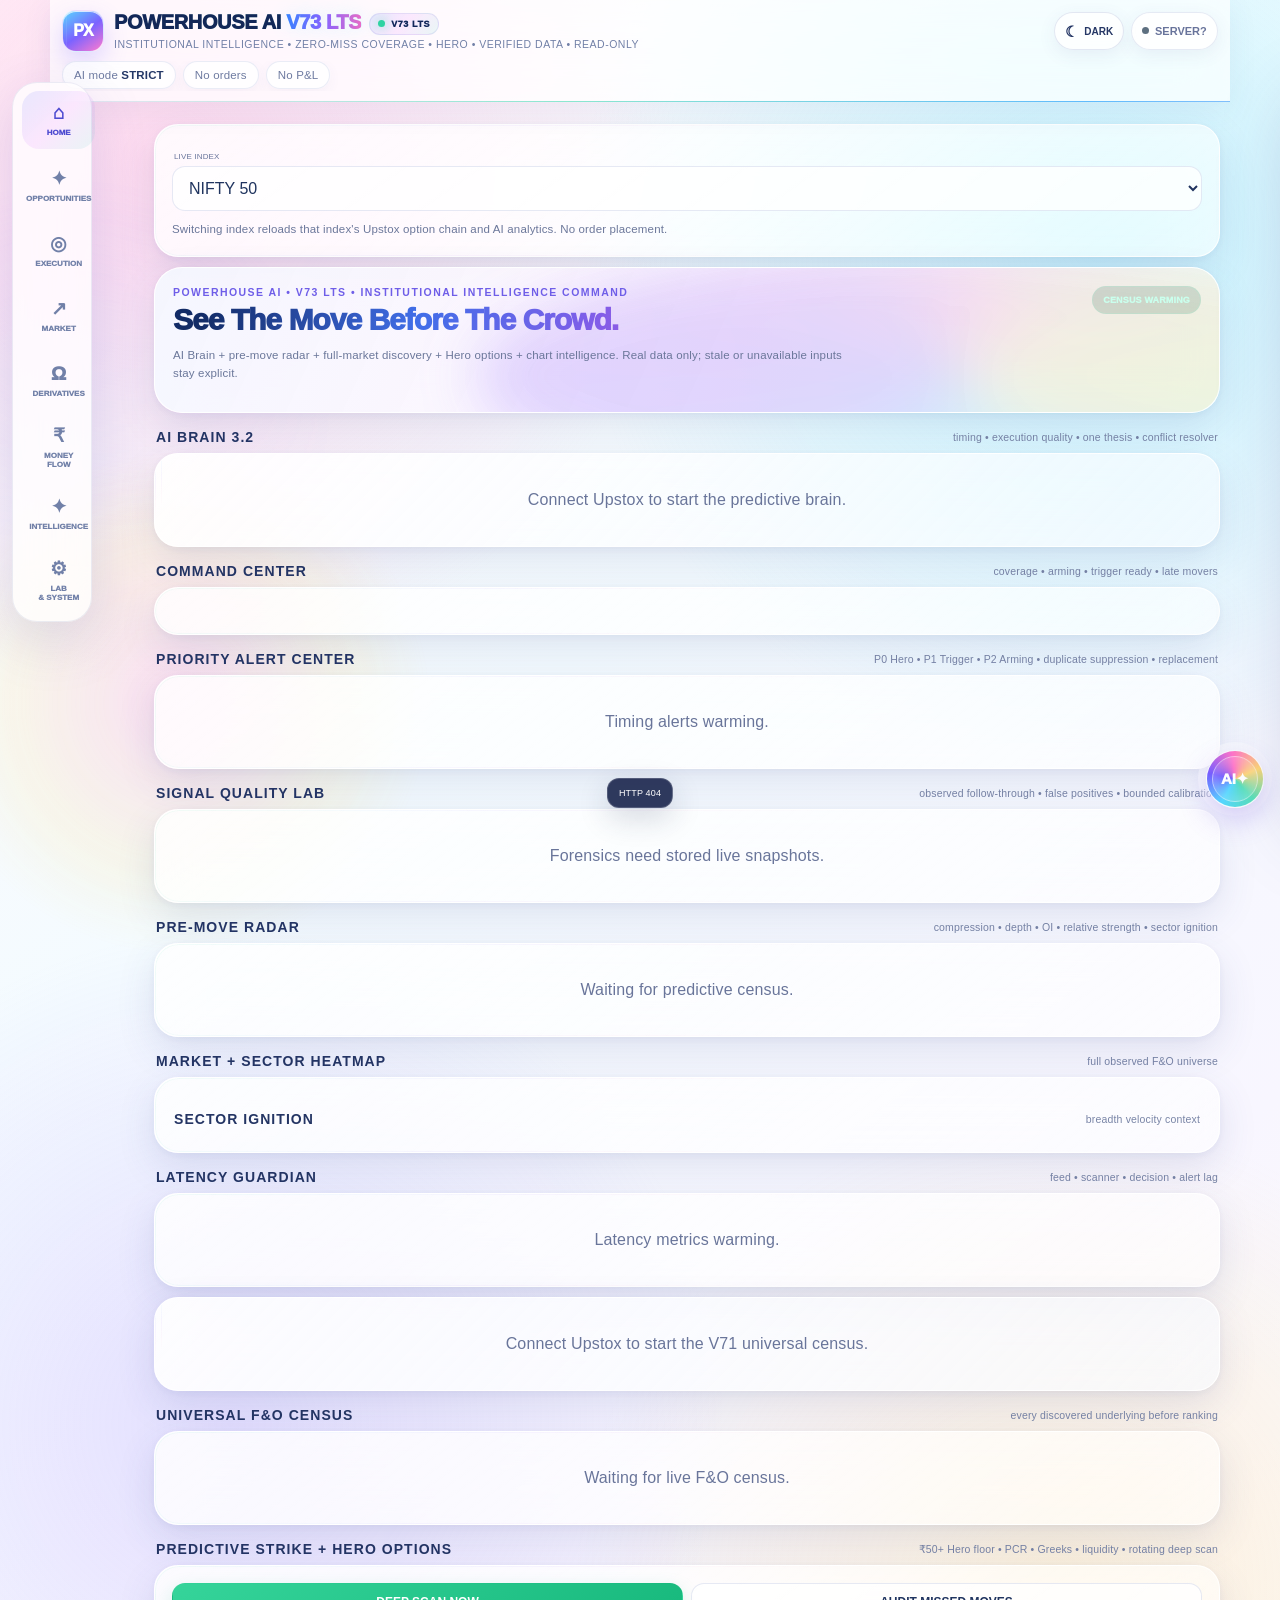
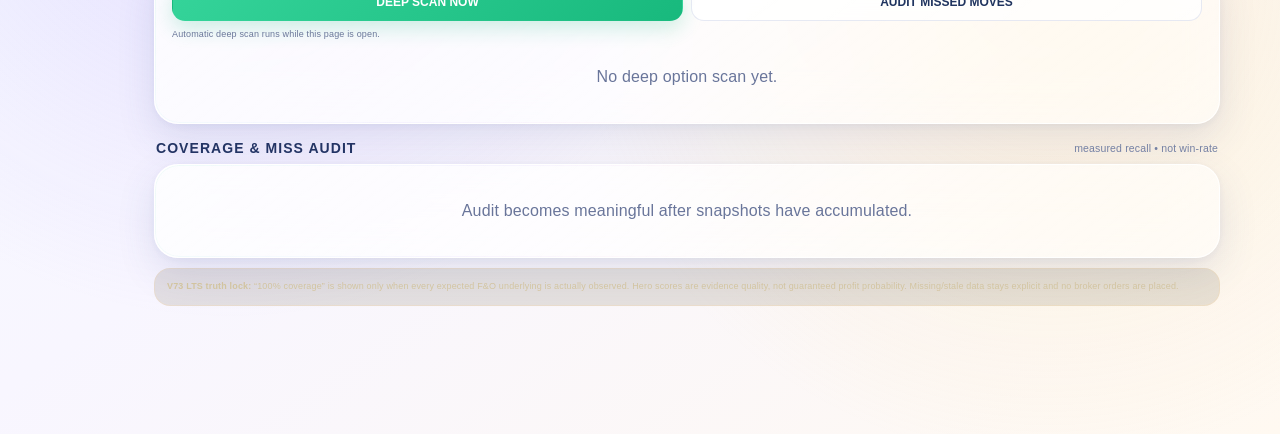
==== commit 8d4963b8: "AI V73 LTS - final UI and PWA upgrade" ====
--- a/static/index.html
+++ b/static/index.html
@@ -8,7 +8,7 @@
 <meta name="apple-mobile-web-app-status-bar-style" content="default"/>
 <link rel="manifest" href="/manifest.webmanifest"/>
 <link rel="apple-touch-icon" href="/static/apple-touch-icon.png"/>
-<title>POWERHOUSE AI V72.2 — Timing + Execution Intelligence</title>
+<title>POWERHOUSE AI V73 LTS — Institutional Intelligence OS</title>
 <style>
 :root{--bg:#061019;--bg2:#091720;--card:#0b1822;--card2:#0f202d;--line:#1a3040;--text:#edf8ff;--muted:#7893a5;--green:#31e7aa;--red:#ff6578;--amber:#ffc969;--cyan:#56c9ff;--violet:#b598ff;--shadow:0 16px 50px rgba(0,0,0,.28)}
 *{box-sizing:border-box;-webkit-tap-highlight-color:transparent}html,body{margin:0;background:radial-gradient(circle at 80% -5%,rgba(86,201,255,.11),transparent 28%),radial-gradient(circle at 0 28%,rgba(181,152,255,.07),transparent 22%),var(--bg);color:var(--text);font-family:Inter,ui-sans-serif,-apple-system,BlinkMacSystemFont,"Segoe UI",sans-serif;min-height:100%}body{padding-bottom:90px}button,input,select{font:inherit}.shell{width:min(1180px,100%);margin:auto}.top{position:sticky;top:0;z-index:40;padding:calc(10px + env(safe-area-inset-top)) 12px 10px;background:rgba(6,16,25,.88);backdrop-filter:blur(18px);border-bottom:1px solid rgba(38,62,78,.7)}
@@ -227,12 +227,14 @@
 }
 @media(prefers-reduced-motion:reduce){body:before,body:after,.logo:after,.status.live i,.v71Hero:after,.aiFloatBtn{animation:none!important}.revealCard{opacity:1;transform:none;transition:none}.valuePulse{animation:none}}
 </style>
+<link rel="stylesheet" href="/static/pro-ui.css?v=7300"/>
+<link rel="stylesheet" href="/static/v73-lts.css?v=7300"/>
 </head>
 <body>
 <div class="shell">
 <header class="top">
   <div class="brandline">
-    <div class="brand"><div class="logo premiumLogo"><span>PX</span></div><div><h1>POWERHOUSE AI <em>V72.2</em></h1><small>AI BRAIN • PRE-MOVE • HERO • HEATMAP • VERIFIED FEEDS • READ-ONLY</small></div></div>
+    <div class="brand"><div class="logo premiumLogo"><span>PX</span></div><div><h1>POWERHOUSE AI <em>V73 LTS</em></h1><small>INSTITUTIONAL INTELLIGENCE • ZERO-MISS COVERAGE • HERO • VERIFIED DATA • READ-ONLY</small></div></div>
     <button class="status" id="statusBtn"><i></i><span id="statusText">OFFLINE</span></button>
   </div>
   <div class="ticker" id="ticker"><span class="chip">AI mode <b>STRICT</b></span><span class="chip">No orders</span><span class="chip">No P&amp;L</span></div>
@@ -550,7 +552,7 @@
 
   <section class="page active" id="page-v71">
     <div class="v71Hero premiumGlass">
-      <div class="v71Top"><div><div class="eyebrow">POWERHOUSE AI • V72.2 • TIMING + EXECUTION COMMAND</div><div class="v71Title">See The Move Before The Crowd.</div><div class="v56Sub">AI Brain + pre-move radar + full-market discovery + Hero options + chart intelligence. Real data only; stale or unavailable inputs stay explicit.</div></div><div class="v71Badge" id="v71CoverageBadge">CENSUS WARMING</div></div>
+      <div class="v71Top"><div><div class="eyebrow">POWERHOUSE AI • V73 LTS • INSTITUTIONAL INTELLIGENCE COMMAND</div><div class="v71Title">See The Move Before The Crowd.</div><div class="v56Sub">AI Brain + pre-move radar + full-market discovery + Hero options + chart intelligence. Real data only; stale or unavailable inputs stay explicit.</div></div><div class="v71Badge" id="v71CoverageBadge">CENSUS WARMING</div></div>
       <div class="v71Kpis" id="v71Coverage"></div>
     </div>
     <div class="sectionTitle"><h2>AI Brain 3.2</h2><span>timing • execution quality • one thesis • conflict resolver</span></div>
@@ -574,7 +576,7 @@
     <div class="card"><div class="actions"><button class="btn primary" id="v71DeepScan">DEEP SCAN NOW</button><button class="btn" id="v71AuditBtn">AUDIT MISSED MOVES</button></div><div class="v71DeepStatus" id="v71DeepStatus">Automatic deep scan runs while this page is open.</div><div class="list" id="v71HeroResults" style="margin-top:9px"><div class="empty">No deep option scan yet.</div></div></div>
     <div class="sectionTitle"><h2>Coverage &amp; Miss Audit</h2><span>measured recall • not win-rate</span></div>
     <div class="card" id="v71Audit"><div class="empty">Audit becomes meaningful after snapshots have accumulated.</div></div>
-    <div class="v71Truth"><b>V72.2 truth lock:</b> “100% coverage” is shown only when every expected F&amp;O underlying is actually observed. Hero scores are evidence quality, not guaranteed profit probability. Missing/stale data stays explicit and no broker orders are placed.</div>
+    <div class="v71Truth"><b>V73 LTS truth lock:</b> “100% coverage” is shown only when every expected F&amp;O underlying is actually observed. Hero scores are evidence quality, not guaranteed profit probability. Missing/stale data stays explicit and no broker orders are placed.</div>
   </section>
 
   <section class="page" id="page-v70">
@@ -1418,5 +1420,7 @@
 
 document.querySelectorAll('[data-v40mode]').forEach(b=>b.onclick=()=>{state.v40Mode=b.dataset.v40mode;document.querySelectorAll('[data-v40mode]').forEach(x=>x.classList.toggle('active',x===b));renderV40Options((state.data||{}).market||{})});
 </script>
+<script defer src="/static/pro-ui.js?v=7300"></script>
+<script defer src="/static/v73-lts.js?v=7300"></script>
 </body>
 </html>
--- a/static/pro-ui.css
+++ b/static/pro-ui.css
@@ -0,0 +1,26 @@
+/* POWERHOUSE AI V72.2 — PRO TRADING UI high-contrast dual-theme layer */
+:root{--pro-radius:24px;--pro-radius-sm:16px;--pro-font:16px;--pro-card-blur:26px}
+html{font-size:16px;color-scheme:light}body{font-size:var(--pro-font);letter-spacing:.01em}
+.topActions{display:flex;align-items:center;gap:7px;flex:0 0 auto}.themeToggle{border:1px solid rgba(87,105,173,.16);background:rgba(255,255,255,.78);color:#253765;border-radius:999px;min-height:38px;padding:7px 10px;display:flex;align-items:center;gap:6px;font-size:10px;font-weight:950;box-shadow:0 5px 18px rgba(63,82,145,.08)}.themeToggle span{font-size:15px;line-height:1}.themeToggle:active{transform:scale(.96)}
+.brand h1{font-size:20px!important}.brand small{font-size:10.5px!important}.status{font-size:11px!important;min-height:38px}.chip{font-size:11.5px!important;padding:7px 11px!important}
+.eyebrow{font-size:10.5px!important;letter-spacing:1.45px!important}.sub,.note,.sourceNote,.sourceWarn,.v56Sub{font-size:11.5px!important;line-height:1.55!important}.sectionTitle h2,.v56SectionHead b,.v56BlockHead b{font-size:14px!important;letter-spacing:1.05px!important}.sectionTitle span,.v56SectionHead small,.v56BlockHead small{font-size:10.5px!important;line-height:1.35!important}
+.card,.v56Block{border-radius:var(--pro-radius)!important}.v54HeatTile,.row,.metric,.mini,.smart,.activityCard,.v40Metric,.v50Kpi,.v50Ev,.v50Engine,.v50Step{border-radius:var(--pro-radius-sm)!important}.v54HeatTile b,.row b,.agentName{font-size:13px!important}.v54HeatTile .big{font-size:22px!important;line-height:1.05!important}.v54HeatTile small,.row small,.metric .k,.mini .k,.smart .k,.v71Kpi span,.v71Kpi small,.v40Metric small,.activityCard .label{font-size:10px!important;line-height:1.45!important}.metric .v,.mini .v{font-size:16px!important}.smart .v{font-size:21px!important}.activityCard .value{font-size:26px!important}.v40Metric b{font-size:24px!important}.v54BarTop{font-size:10.5px!important}.v54BarTop b{font-size:12px!important}.v54BarMeta{font-size:9.5px!important}.v54OptHeader{font-size:10px!important}.v54OptCell .topline{font-size:11px!important}.v54OptCell .meta{font-size:9.5px!important;line-height:1.4!important}.v54Strike{font-size:13px!important}.v54Strike small{font-size:8px!important}.oiStrike{font-size:11px!important}.navBtn{font-size:9.5px!important;font-weight:950!important;min-width:78px!important;flex-basis:78px!important}.navBtn span{font-size:21px!important}.nav{padding-top:9px!important}
+
+/* LIGHT theme: eliminate navy-on-charcoal legacy cards. */
+html[data-theme="light"] .v40Metric,html[data-theme="light"] .oiStage,html[data-theme="light"] .activityCard,html[data-theme="light"] .v40Tab,html[data-theme="light"] .battleTile,html[data-theme="light"] .v50Kpi,html[data-theme="light"] .v50Setup,html[data-theme="light"] .v50Ev,html[data-theme="light"] .v50Engine,html[data-theme="light"] .v50Step,html[data-theme="light"] .funnelStep,html[data-theme="light"] .notifRow,html[data-theme="light"] .v50Pulse{background:linear-gradient(145deg,rgba(255,255,255,.95),rgba(244,247,255,.86))!important;border-color:rgba(86,105,172,.16)!important;color:#142653!important;box-shadow:0 9px 24px rgba(61,74,132,.08)!important}
+html[data-theme="light"] .oiStage{background:linear-gradient(180deg,#f7f9ff,#eef3ff)!important}html[data-theme="light"] .v40Tab{color:#31446f!important}html[data-theme="light"] .v40Tab.active{color:#25315d!important}html[data-theme="light"] .v40Explain b{color:#1b2e60!important}html[data-theme="light"] .activityMeter{background:#e2e8f7!important}html[data-theme="light"] .oiStrike{color:#65739b!important}
+
+/* Some trend cards deliberately remain dark; force readable type. */
+html[data-theme="light"] .flowTrack,html[data-theme="light"] .autoFlowCard,html[data-theme="light"] .darkPanel{color:#f7fbff!important}html[data-theme="light"] .flowTrack b,html[data-theme="light"] .flowTrack strong,html[data-theme="light"] .flowTrack .label,html[data-theme="light"] .autoFlowCard b,html[data-theme="light"] .autoFlowCard strong{color:#f7fbff!important}html[data-theme="light"] .flowTrack small,html[data-theme="light"] .flowTrack span,html[data-theme="light"] .autoFlowCard small{color:#b7c6d8!important}
+
+/* DARK theme: pro trading workstation. */
+html[data-theme="dark"]{color-scheme:dark;--bg:#050912;--bg2:#09111d;--card:rgba(10,17,29,.84);--card2:rgba(13,23,39,.94);--line:rgba(146,170,221,.16);--text:#f2f7ff;--muted:#9aabc8;--green:#35e6a8;--red:#ff6e89;--amber:#ffc65c;--cyan:#63d3ff;--violet:#aa8cff;--pink:#ff82ca;--mint:#65e7c2;--shadow:0 18px 48px rgba(0,0,0,.34),0 1px 0 rgba(255,255,255,.025)}
+html[data-theme="dark"],html[data-theme="dark"] body{background:radial-gradient(circle at 8% 5%,rgba(111,76,255,.18),transparent 26%),radial-gradient(circle at 88% 18%,rgba(0,200,255,.14),transparent 24%),radial-gradient(circle at 60% 82%,rgba(255,77,177,.09),transparent 28%),linear-gradient(145deg,#050811 0%,#08111e 48%,#0b1020 100%)!important;color:var(--text)!important}html[data-theme="dark"] body:before{background:radial-gradient(circle,rgba(55,139,255,.18),rgba(112,72,255,.10) 48%,transparent 72%)}html[data-theme="dark"] body:after{background:radial-gradient(circle,rgba(255,85,185,.13),rgba(255,171,71,.07) 48%,transparent 72%)}
+html[data-theme="dark"] .top{background:rgba(5,10,19,.82)!important;border-bottom-color:rgba(130,153,205,.15)!important;box-shadow:0 8px 30px rgba(0,0,0,.28)}html[data-theme="dark"] .brand h1{color:#f2f6ff!important}html[data-theme="dark"] .brand small{color:#98a8c4!important}html[data-theme="dark"] .themeToggle,html[data-theme="dark"] .status,html[data-theme="dark"] .chip{background:rgba(13,22,37,.86)!important;color:#aab8d3!important;border-color:rgba(135,158,207,.18)!important}html[data-theme="dark"] .chip b{color:#edf4ff!important}
+html[data-theme="dark"] .card,html[data-theme="dark"] .premiumGlass,html[data-theme="dark"] .v56Hero,html[data-theme="dark"] .v56Block,html[data-theme="dark"] .v71Hero,html[data-theme="dark"] .prHero{background:linear-gradient(145deg,rgba(12,21,35,.91),rgba(8,15,27,.82))!important;border-color:rgba(137,159,207,.16)!important;box-shadow:var(--shadow)!important;backdrop-filter:blur(var(--pro-card-blur)) saturate(1.18)!important}html[data-theme="dark"] .v71Hero{background:linear-gradient(120deg,rgba(14,25,44,.97),rgba(17,19,38,.94) 52%,rgba(10,32,34,.91))!important}html[data-theme="dark"] .v71Title,html[data-theme="dark"] .v56Title{background:linear-gradient(95deg,#f0f7ff 5%,#69c7ff 38%,#aa8cff 65%,#ff84ce)!important;-webkit-background-clip:text!important;background-clip:text!important;color:transparent!important}
+html[data-theme="dark"] .sectionTitle h2,html[data-theme="dark"] .v56SectionHead b,html[data-theme="dark"] .v56BlockHead b{color:#dce7ff!important}html[data-theme="dark"] .sectionTitle span,html[data-theme="dark"] .v56SectionHead small,html[data-theme="dark"] .v56BlockHead small{color:#91a2c0!important}
+html[data-theme="dark"] .mini,html[data-theme="dark"] .metric,html[data-theme="dark"] .meterBox,html[data-theme="dark"] .smart,html[data-theme="dark"] .row,html[data-theme="dark"] .agent,html[data-theme="dark"] .leg,html[data-theme="dark"] .strikeBox,html[data-theme="dark"] .v54FlowNode,html[data-theme="dark"] .v54OptCell,html[data-theme="dark"] .v54Strike,html[data-theme="dark"] .v54HeatTile,html[data-theme="dark"] .v56HeroStat,html[data-theme="dark"] .v56Preset,html[data-theme="dark"] .v71Kpi,html[data-theme="dark"] .v71ChartTile,html[data-theme="dark"] .v71Scenario>div,html[data-theme="dark"] .turnCard,html[data-theme="dark"] .scanCard,html[data-theme="dark"] .cr,html[data-theme="dark"] .brainAlert,html[data-theme="dark"] .decisionBanner,html[data-theme="dark"] .auditCard,html[data-theme="dark"] .v40Metric,html[data-theme="dark"] .activityCard,html[data-theme="dark"] .v50Kpi,html[data-theme="dark"] .v50Setup,html[data-theme="dark"] .v50Ev,html[data-theme="dark"] .v50Engine,html[data-theme="dark"] .v50Step,html[data-theme="dark"] .funnelStep,html[data-theme="dark"] .battleTile,html[data-theme="dark"] .notifRow{background:linear-gradient(145deg,rgba(14,26,42,.92),rgba(8,18,31,.89))!important;border-color:rgba(133,157,207,.16)!important;color:#eef5ff!important;box-shadow:0 9px 25px rgba(0,0,0,.16)!important}
+html[data-theme="dark"] .row b,html[data-theme="dark"] .mini .v,html[data-theme="dark"] .metric .v,html[data-theme="dark"] .smart .v,html[data-theme="dark"] .v54HeatTile b,html[data-theme="dark"] .v54HeatTile .big,html[data-theme="dark"] .v56HeroStat b,html[data-theme="dark"] .v71Kpi b,html[data-theme="dark"] .activityCard .value,html[data-theme="dark"] .v40Metric b{color:#eef5ff!important}html[data-theme="dark"] .mini .k,html[data-theme="dark"] .metric .k,html[data-theme="dark"] .smart .k,html[data-theme="dark"] .v54HeatTile small,html[data-theme="dark"] .v56HeroStat span,html[data-theme="dark"] .v56HeroStat small,html[data-theme="dark"] .row small,html[data-theme="dark"] .legMeta,html[data-theme="dark"] .v71Kpi span,html[data-theme="dark"] .v71Kpi small,html[data-theme="dark"] .activityCard .label,html[data-theme="dark"] .v40Metric small{color:#96a8c7!important}
+html[data-theme="dark"] .field input,html[data-theme="dark"] .field select,html[data-theme="dark"] .btn,html[data-theme="dark"] .stateBadge,html[data-theme="dark"] .reason{background:rgba(11,21,36,.90)!important;color:#eaf2ff!important;border-color:rgba(130,154,207,.18)!important}html[data-theme="dark"] .v54OptHeader{background:#0d1727!important;color:#aab9d2!important}html[data-theme="dark"] .v54OptScroller{background:rgba(5,12,22,.72)!important;border-color:rgba(131,154,205,.17)!important}html[data-theme="dark"] .oiStage{background:linear-gradient(180deg,#080d17,#0c1420)!important}html[data-theme="dark"] .activityMeter{background:#1b2639!important}html[data-theme="dark"] .v40Tab{background:#101a2a!important;color:#bdc9df!important;border-color:rgba(137,160,210,.18)!important}html[data-theme="dark"] .v40Tab.active{color:#fff!important}html[data-theme="dark"] .v40Explain b{color:#fff!important}html[data-theme="dark"] .nav{background:rgba(5,10,19,.88)!important;border-top-color:rgba(129,151,201,.16)!important;box-shadow:0 -12px 34px rgba(0,0,0,.30)}html[data-theme="dark"] .navBtn{color:#8294b4!important}html[data-theme="dark"] .navBtn.active{background:linear-gradient(135deg,rgba(69,116,255,.20),rgba(180,89,255,.18),rgba(55,221,186,.13))!important;color:#dbe7ff!important}
+.status.live,.stateBadge.confirmed,.v71Stage.hero,.v71Stage.trigger{font-weight:950!important}.signalMain,.candidateName,.v71Title,.v56Title{font-weight:1000!important}
+@media(max-width:560px){body{font-size:16px}.brand h1{font-size:18px!important}.brand small{max-width:200px!important}.themeToggle{padding:7px 8px;min-width:48px}.themeToggle b{display:none}.sectionTitle{align-items:flex-start!important;gap:8px}.sectionTitle h2{font-size:13px!important}.sectionTitle span{font-size:10px!important;text-align:right}.v54HeatTile{min-height:94px!important;padding:12px!important}.v54HeatGrid{gap:9px!important}.card,.v56Block{padding:14px!important}.aiFloatBtn{width:62px!important;height:62px!important}.v40Top{gap:9px!important}.activityGrid{gap:9px!important}}
--- a/static/v73-lts.css
+++ b/static/v73-lts.css
@@ -0,0 +1,11 @@
+/* POWERHOUSE AI V73 LTS — final grouped navigation + command drawer */
+:root{--v73-accent:#7467ff;--v73-glow:0 18px 55px rgba(82,83,190,.18)}
+.v73Badge{display:inline-flex;align-items:center;gap:6px;margin-left:8px;padding:5px 8px;border-radius:999px;font-size:9px;font-weight:1000;letter-spacing:.6px;background:linear-gradient(135deg,rgba(105,126,255,.14),rgba(226,115,255,.13),rgba(75,220,190,.12));border:1px solid rgba(102,104,206,.13);vertical-align:middle}.v73Badge i{width:7px;height:7px;border-radius:50%;background:#2ed3a2;box-shadow:0 0 12px rgba(46,211,162,.75)}
+.v73Rail{position:fixed;left:12px;top:82px;z-index:70;width:80px;display:grid;gap:7px;padding:9px;border-radius:25px;background:rgba(255,255,255,.78);border:1px solid rgba(95,108,175,.12);backdrop-filter:blur(24px) saturate(1.35);box-shadow:var(--v73-glow)}
+.v73RailBtn{border:0;background:transparent;border-radius:17px;padding:9px 4px;color:#7180a8;font-size:8px;font-weight:1000;line-height:1.1;min-height:58px}.v73RailBtn span{display:block;font-size:19px;margin-bottom:5px}.v73RailBtn:hover,.v73RailBtn.active{background:linear-gradient(135deg,rgba(105,126,255,.15),rgba(223,112,255,.13),rgba(76,218,194,.12));color:#4e4bd0;transform:translateY(-1px)}
+.v73Drawer{position:fixed;z-index:92;right:14px;top:74px;bottom:92px;width:min(430px,calc(100vw - 28px));border-radius:28px;background:rgba(255,255,255,.94);border:1px solid rgba(92,108,174,.14);backdrop-filter:blur(30px) saturate(1.35);box-shadow:0 26px 80px rgba(55,60,126,.23);transform:translateX(calc(100% + 30px));transition:transform .28s ease;overflow:hidden;color:#142653}.v73Drawer.open{transform:translateX(0)}
+.v73DrawerHead{display:flex;align-items:center;justify-content:space-between;gap:10px;padding:16px 16px 12px;border-bottom:1px solid rgba(102,119,180,.11)}.v73DrawerHead b{font-size:15px}.v73DrawerHead small{display:block;color:#7a86a8;font-size:10px;margin-top:2px}.v73Close{border:0;background:rgba(112,119,180,.09);color:#57638c;width:36px;height:36px;border-radius:14px;font-size:18px}.v73DrawerBody{height:calc(100% - 65px);overflow:auto;padding:13px 13px 26px}.v73DrawerTabs{display:grid;grid-template-columns:repeat(4,1fr);gap:6px;margin-bottom:10px}.v73DrawerTabs button{border:1px solid rgba(95,110,170,.12);background:rgba(245,247,255,.9);color:#68749a;border-radius:14px;padding:9px 5px;font-size:9px;font-weight:950}.v73DrawerTabs button.active{color:#4f4fd0;background:linear-gradient(135deg,rgba(110,126,255,.16),rgba(217,119,255,.12))}.v73LiveGrid{display:grid;grid-template-columns:repeat(2,1fr);gap:9px}.v73LiveCard{padding:13px;border-radius:19px;background:linear-gradient(145deg,#fff,#f4f7ff);border:1px solid rgba(90,106,170,.12);box-shadow:0 8px 25px rgba(68,78,137,.07)}.v73LiveCard .k{font-size:9px;color:#8290b3;font-weight:900;letter-spacing:.5px}.v73LiveCard .v{font-size:23px;color:#1a2d61;font-weight:1000;margin-top:5px}.v73LiveCard .d{font-size:10px;color:#7d89a7;line-height:1.4;margin-top:4px}.v73Section{margin-top:13px}.v73SectionHead{font-size:10px;font-weight:1000;color:#5f6e95;letter-spacing:.7px;margin:0 2px 7px}.v73Rows{display:grid;gap:7px}.v73Row{padding:11px 12px;border-radius:16px;background:linear-gradient(145deg,#fff,#f5f7ff);border:1px solid rgba(91,106,170,.12);display:grid;grid-template-columns:1fr auto;gap:9px;align-items:center}.v73Row b{font-size:12px;color:#1a2d61}.v73Row small{display:block;font-size:9.5px;color:#7d89a7;margin-top:3px;line-height:1.35}.v73Row strong{font-size:12px;color:#4d55cc}.v73P0 strong{color:#e34d75}.v73P1 strong{color:#d08720}.v73Good strong{color:#14926c}.v73Empty{padding:22px 12px;text-align:center;color:#8390ad;font-size:11px}.v73GroupMenu{display:grid;gap:8px}.v73Group{padding:11px;border-radius:18px;background:linear-gradient(145deg,#fff,#f4f7ff);border:1px solid rgba(92,107,172,.12)}.v73Group b{font-size:12px}.v73Group small{display:block;color:#7c88a5;font-size:9.5px;margin-top:3px}.v73GroupLinks{display:flex;flex-wrap:wrap;gap:5px;margin-top:8px}.v73GroupLinks button{border:1px solid rgba(92,106,170,.12);background:#fff;color:#586791;border-radius:999px;padding:6px 8px;font-size:9px;font-weight:900}.v73Refresh{width:100%;margin-top:10px;border:0;border-radius:14px;padding:10px;background:linear-gradient(135deg,#655ee7,#8f6df0);color:#fff;font-size:10px;font-weight:1000}.v73MobileNav{display:none}
+html[data-theme="dark"] .v73Rail,html[data-theme="dark"] .v73Drawer{background:rgba(7,14,25,.92);border-color:rgba(136,158,205,.15);color:#edf5ff;box-shadow:0 26px 80px rgba(0,0,0,.42)}html[data-theme="dark"] .v73RailBtn{color:#8295b6}html[data-theme="dark"] .v73RailBtn:hover,html[data-theme="dark"] .v73RailBtn.active{color:#e8f0ff;background:linear-gradient(135deg,rgba(80,110,255,.23),rgba(179,91,255,.18),rgba(50,220,186,.12))}html[data-theme="dark"] .v73DrawerHead{border-color:rgba(136,158,205,.14)}html[data-theme="dark"] .v73DrawerHead small,html[data-theme="dark"] .v73LiveCard .d,html[data-theme="dark"] .v73Row small,html[data-theme="dark"] .v73Group small{color:#98a9c7}html[data-theme="dark"] .v73Close{background:#111d31;color:#c3d1e8}html[data-theme="dark"] .v73DrawerTabs button,html[data-theme="dark"] .v73LiveCard,html[data-theme="dark"] .v73Row,html[data-theme="dark"] .v73Group{background:linear-gradient(145deg,#0f1c2d,#0a1422);border-color:rgba(135,158,207,.15);color:#eaf2ff}html[data-theme="dark"] .v73LiveCard .k,html[data-theme="dark"] .v73SectionHead{color:#93a5c3}html[data-theme="dark"] .v73LiveCard .v,html[data-theme="dark"] .v73Row b{color:#eef5ff}html[data-theme="dark"] .v73GroupLinks button{background:#0c1828;color:#aebfdb;border-color:rgba(135,158,207,.14)}html[data-theme="dark"] .v73DrawerTabs button.active{color:#dce7ff;background:linear-gradient(135deg,rgba(82,112,255,.24),rgba(180,90,255,.18))}
+@media(min-width:901px){main{padding-left:104px!important}.nav{display:none!important}}
+@media(max-width:900px){.v73Rail{display:none}.v73Drawer{top:68px;bottom:82px;right:7px;width:calc(100vw - 14px)}.nav{display:none!important}.v73MobileNav{display:grid;grid-template-columns:repeat(5,1fr);position:fixed;z-index:78;left:7px;right:7px;bottom:7px;padding:6px;border-radius:22px;background:rgba(255,255,255,.92);border:1px solid rgba(94,109,173,.13);backdrop-filter:blur(26px) saturate(1.35);box-shadow:0 -10px 35px rgba(63,72,134,.13)}.v73MobileNav button{border:0;background:transparent;color:#7a86a7;border-radius:15px;padding:6px 2px 5px;font-size:8px;font-weight:1000}.v73MobileNav button span{display:block;font-size:19px;margin-bottom:2px}.v73MobileNav button:active,.v73MobileNav button.active{background:linear-gradient(135deg,rgba(101,126,255,.16),rgba(223,112,255,.14),rgba(76,218,194,.13));color:#4e4bd0}.v73DrawerTabs{grid-template-columns:repeat(2,1fr)}html[data-theme="dark"] .v73MobileNav{background:rgba(6,13,23,.94);border-color:rgba(132,156,205,.15)}html[data-theme="dark"] .v73MobileNav button{color:#899bbb}html[data-theme="dark"] .v73MobileNav button.active{color:#edf5ff}}
+@media(max-width:420px){.v73LiveCard .v{font-size:20px}.v73DrawerBody{padding-left:10px;padding-right:10px}.v73MobileNav button{font-size:7.5px}.v73MobileNav button span{font-size:18px}}
